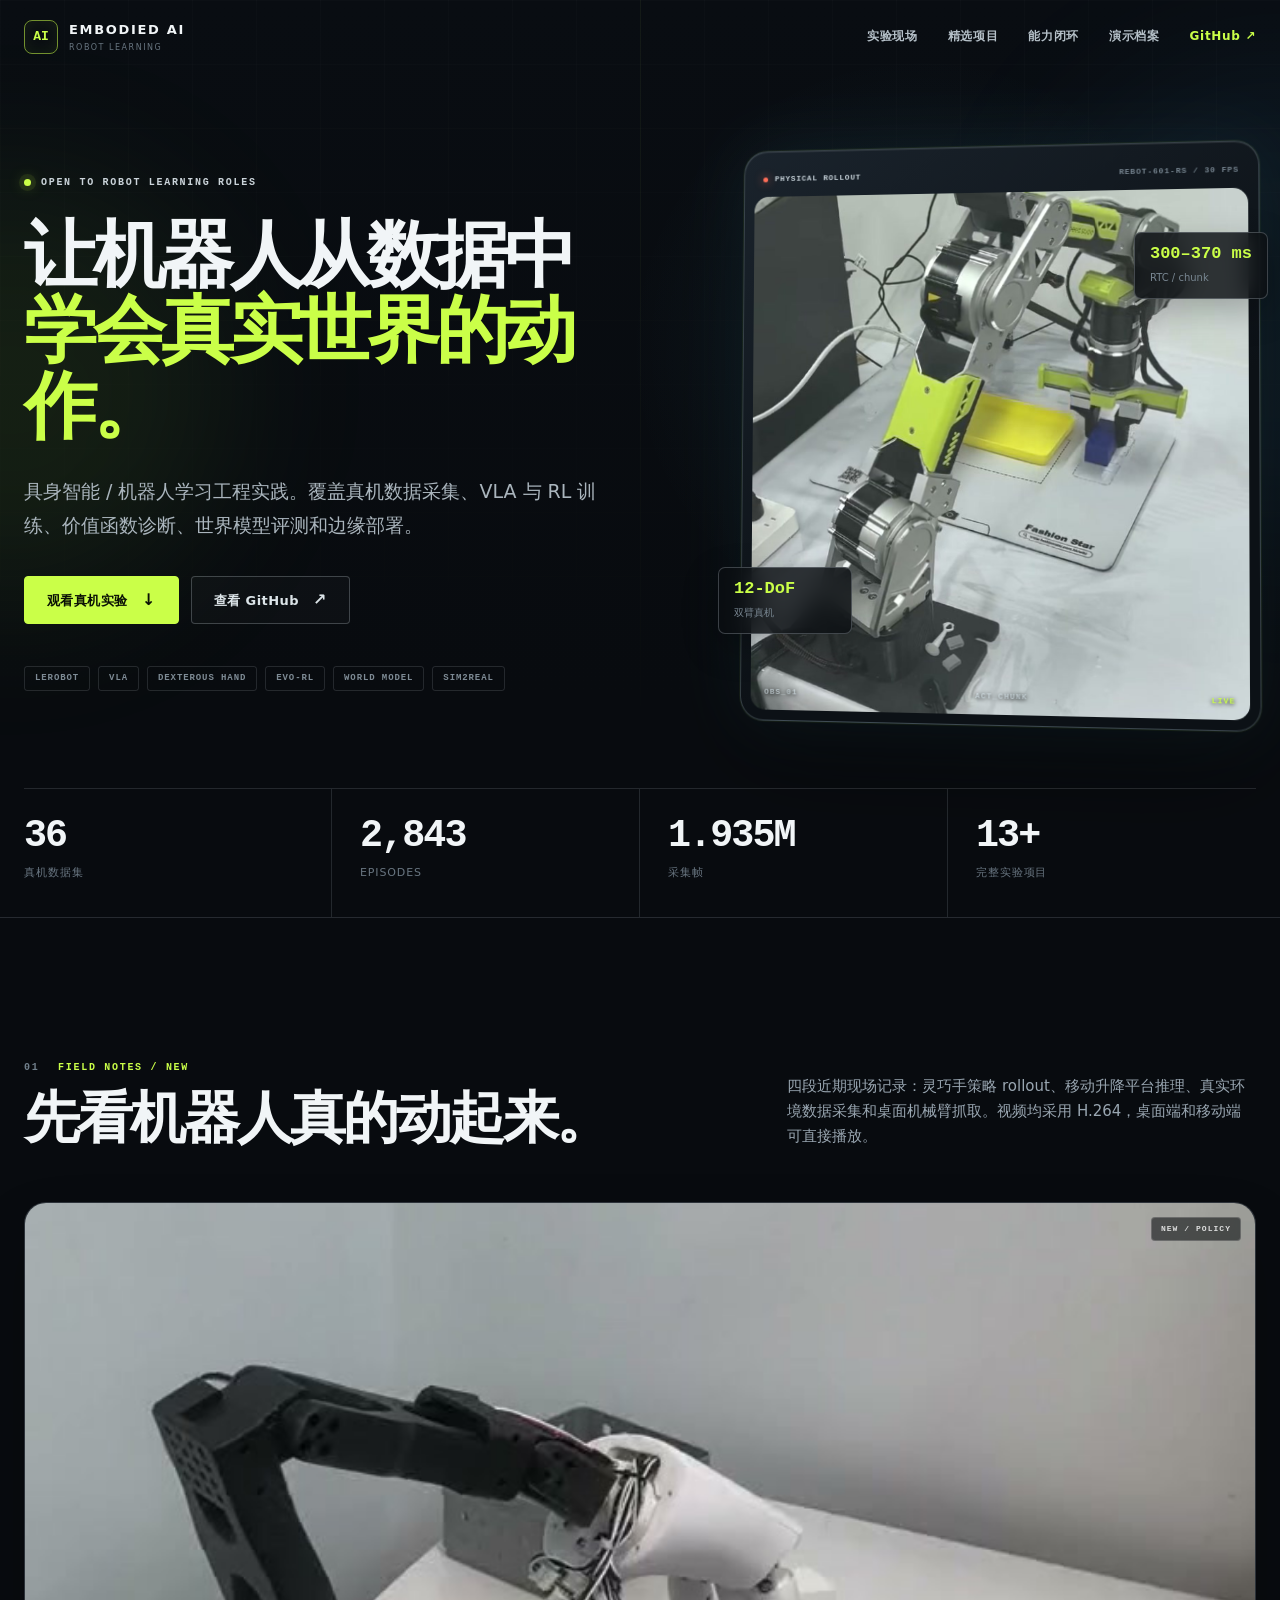
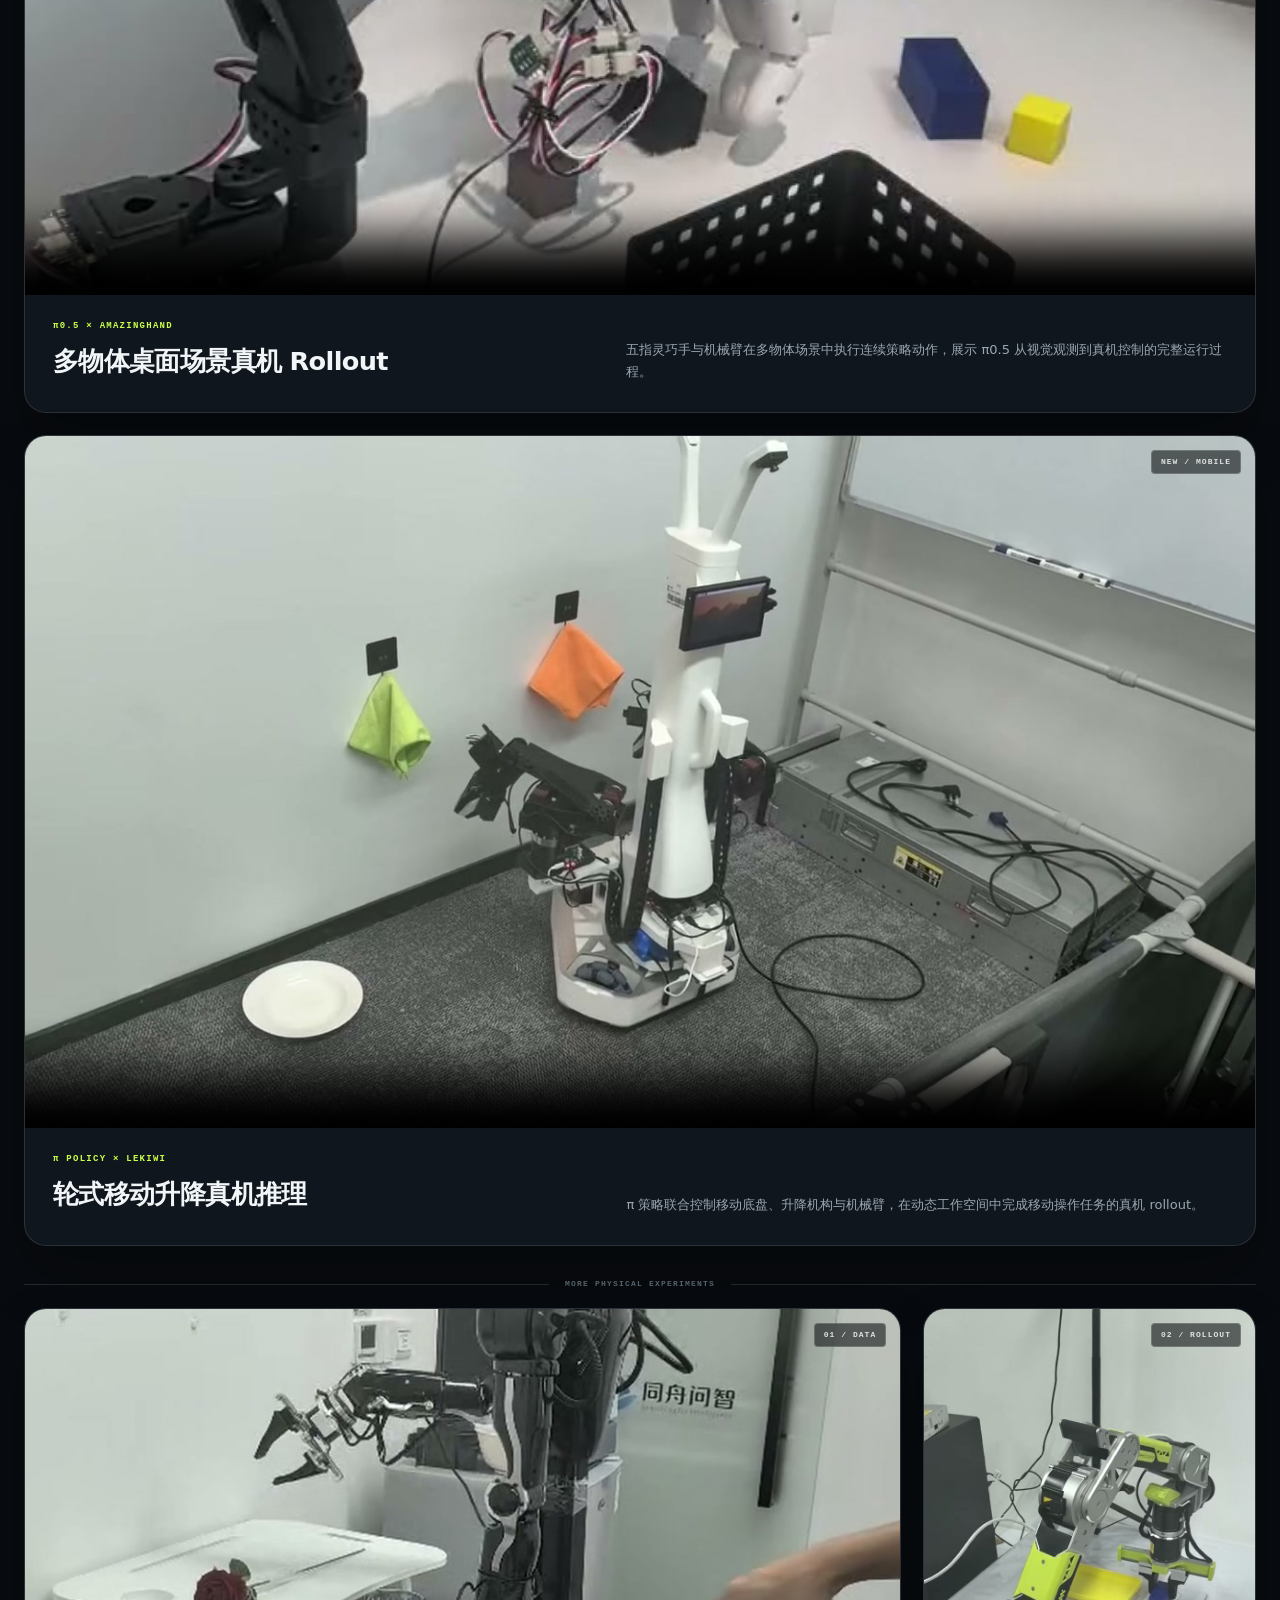
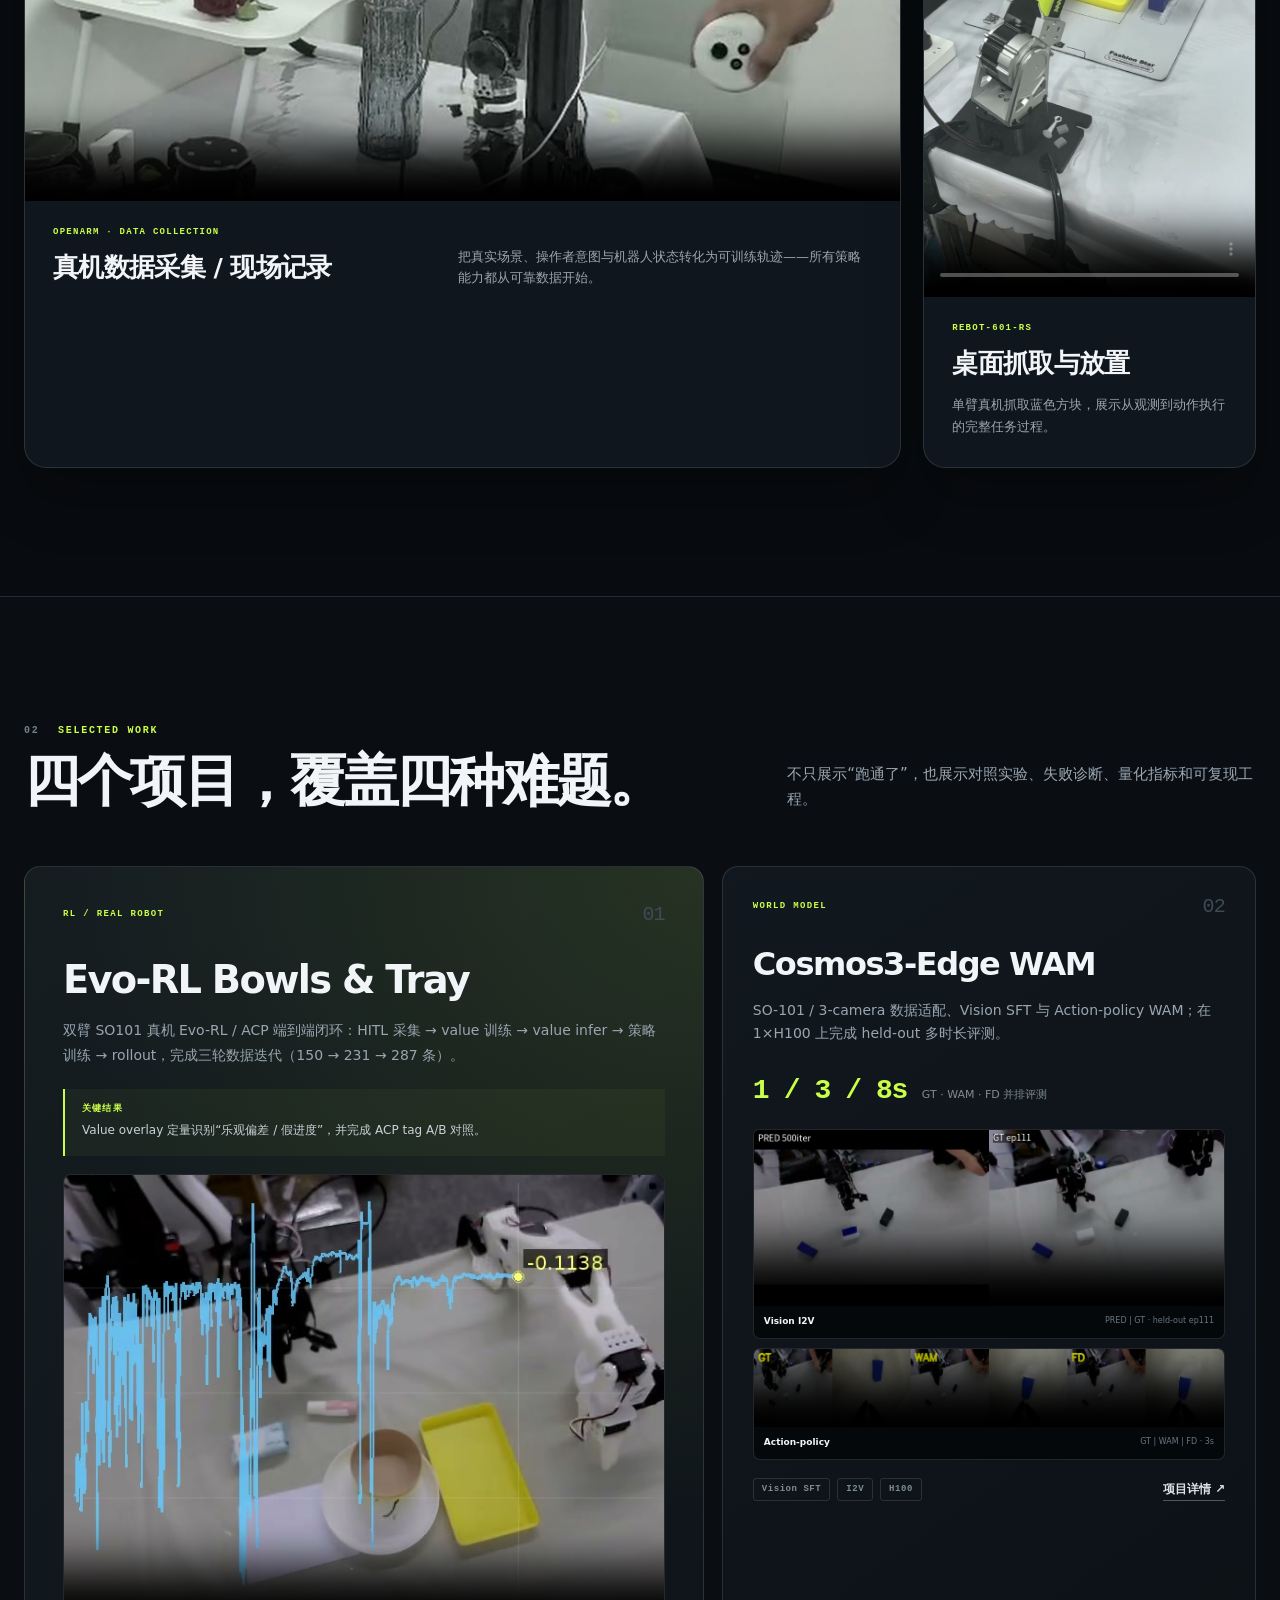
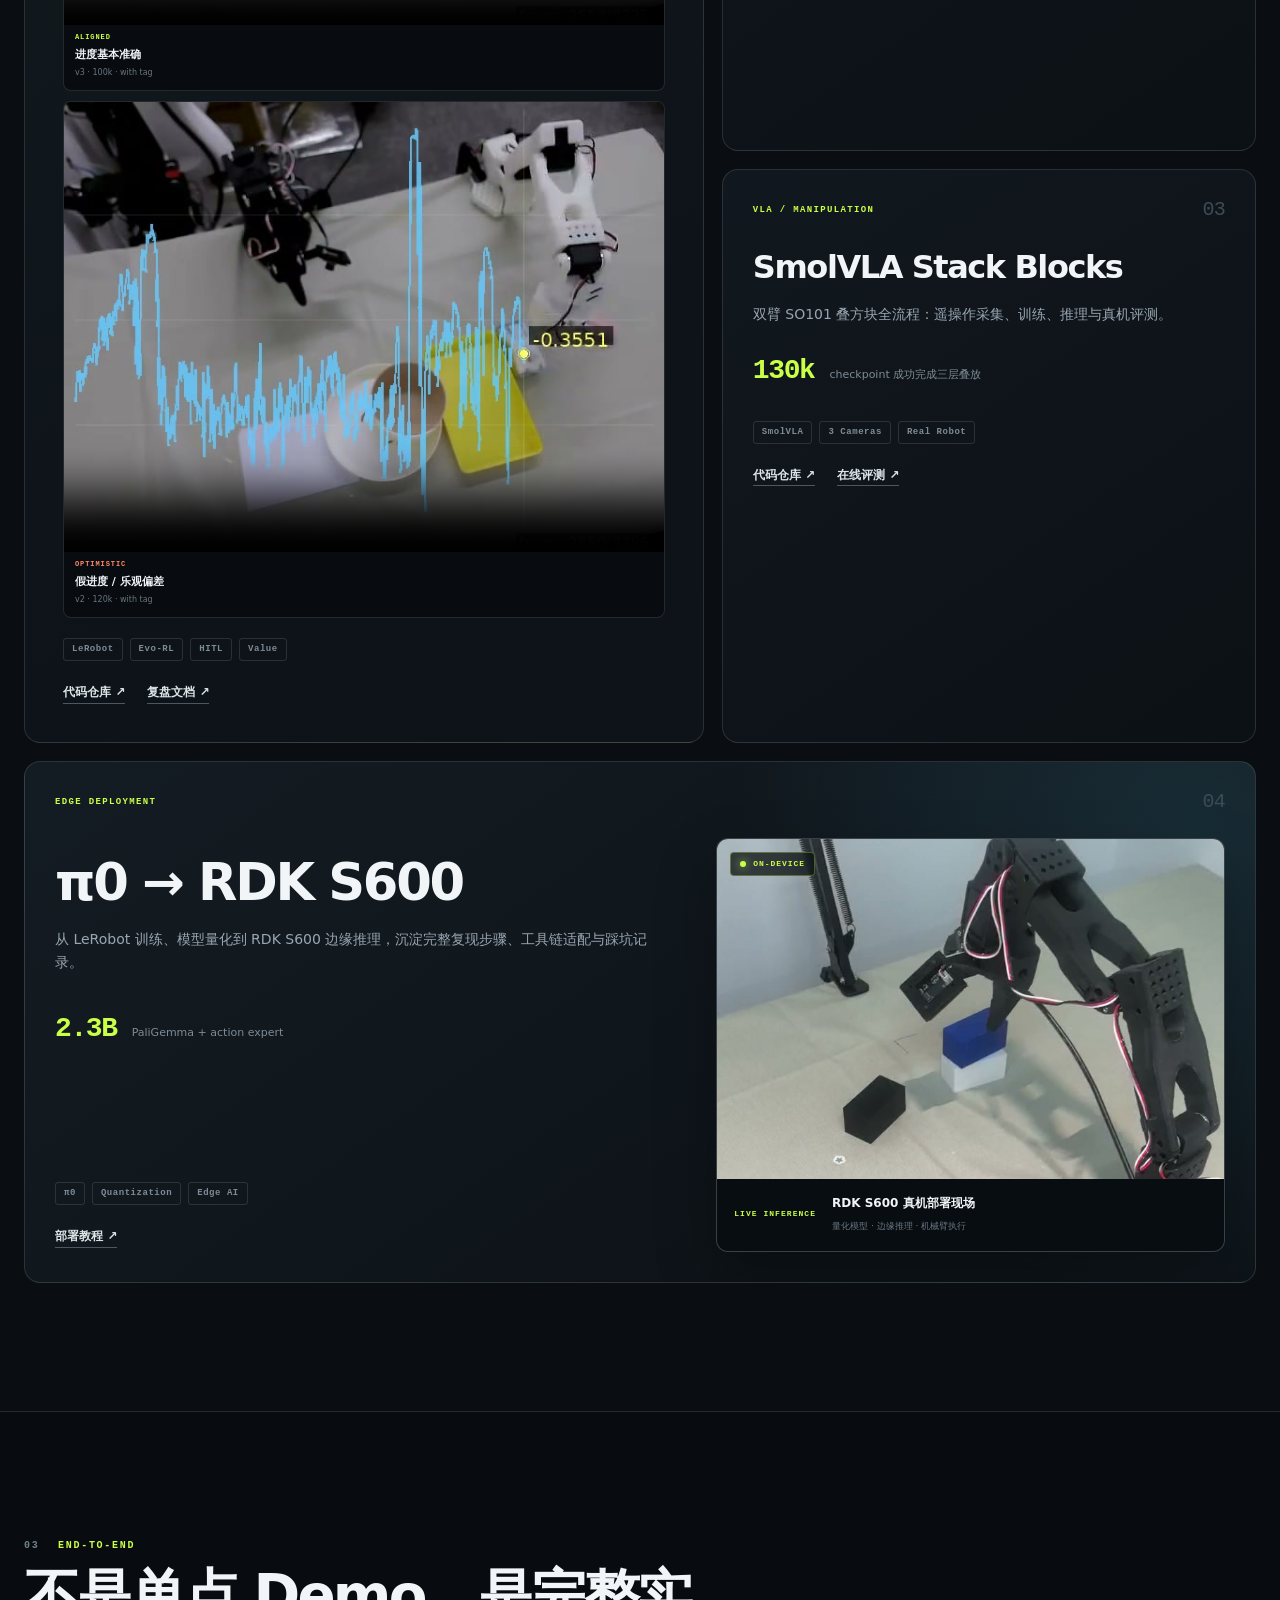
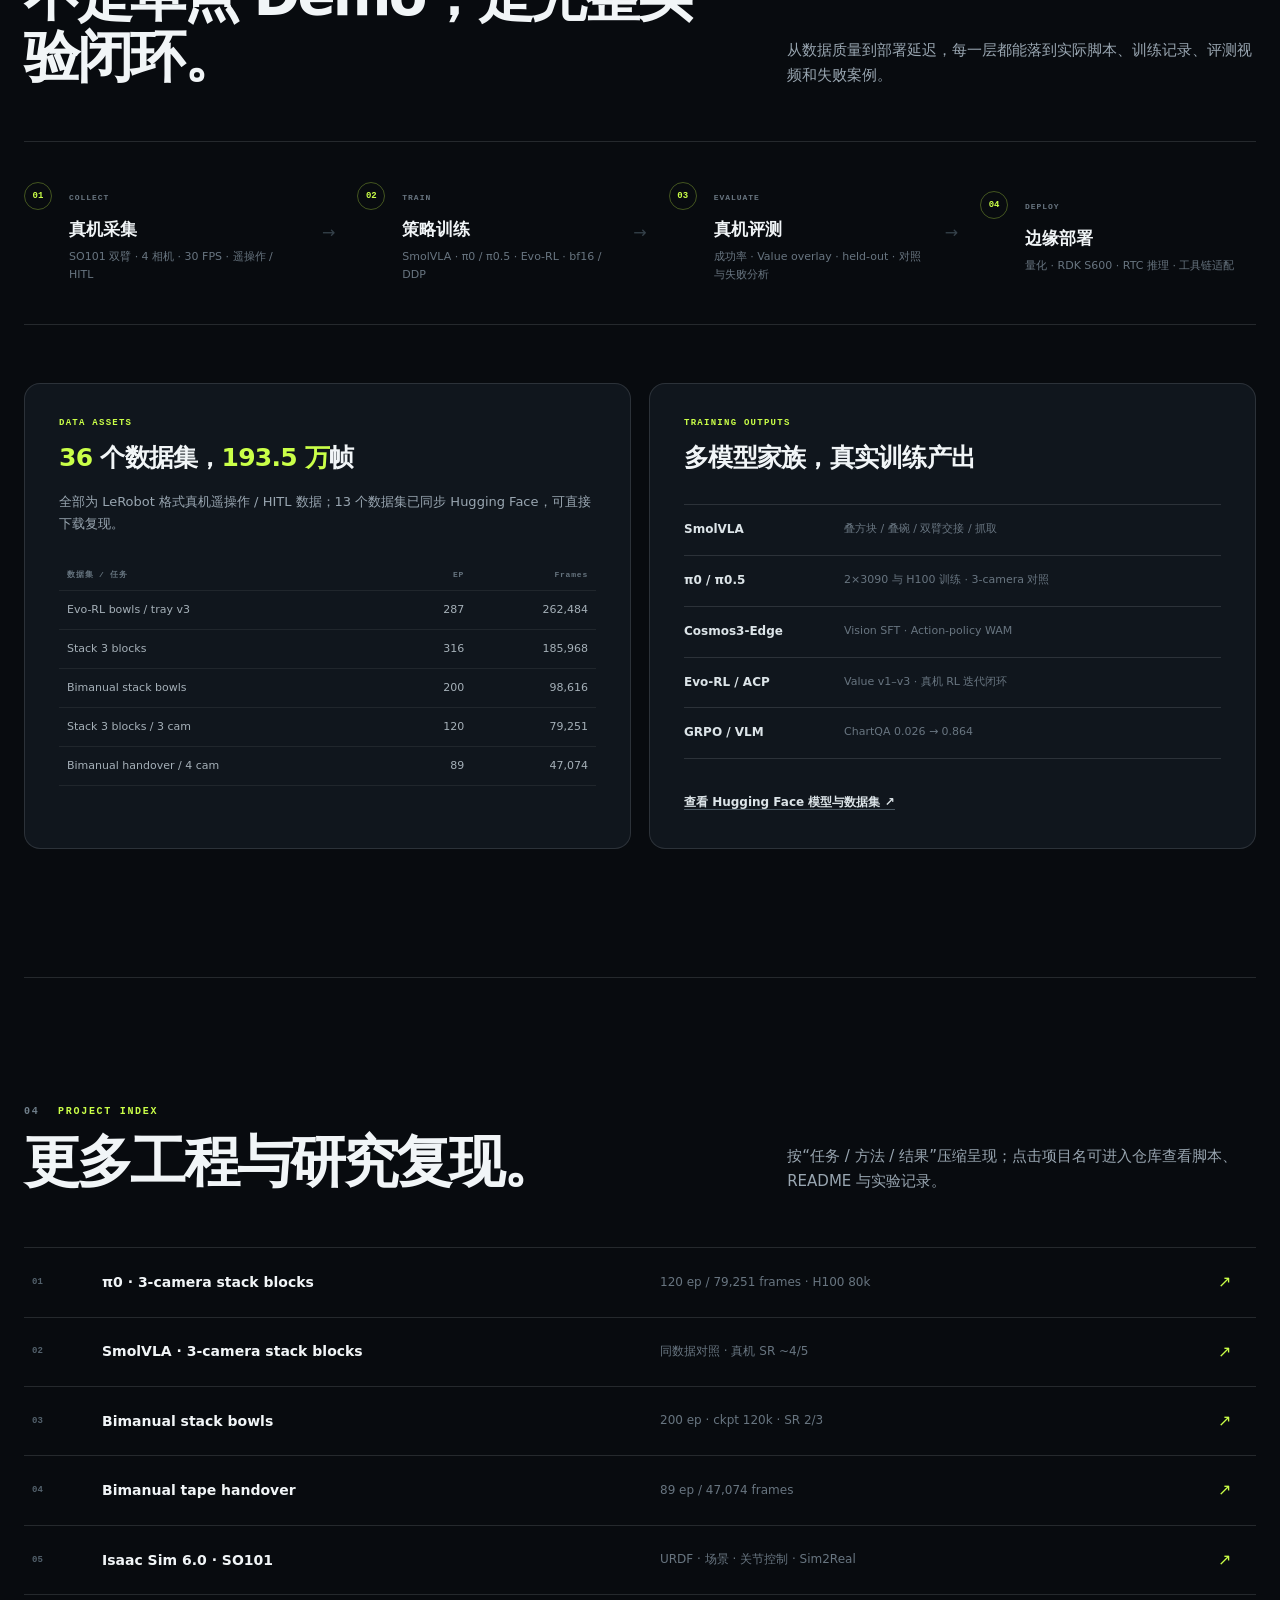
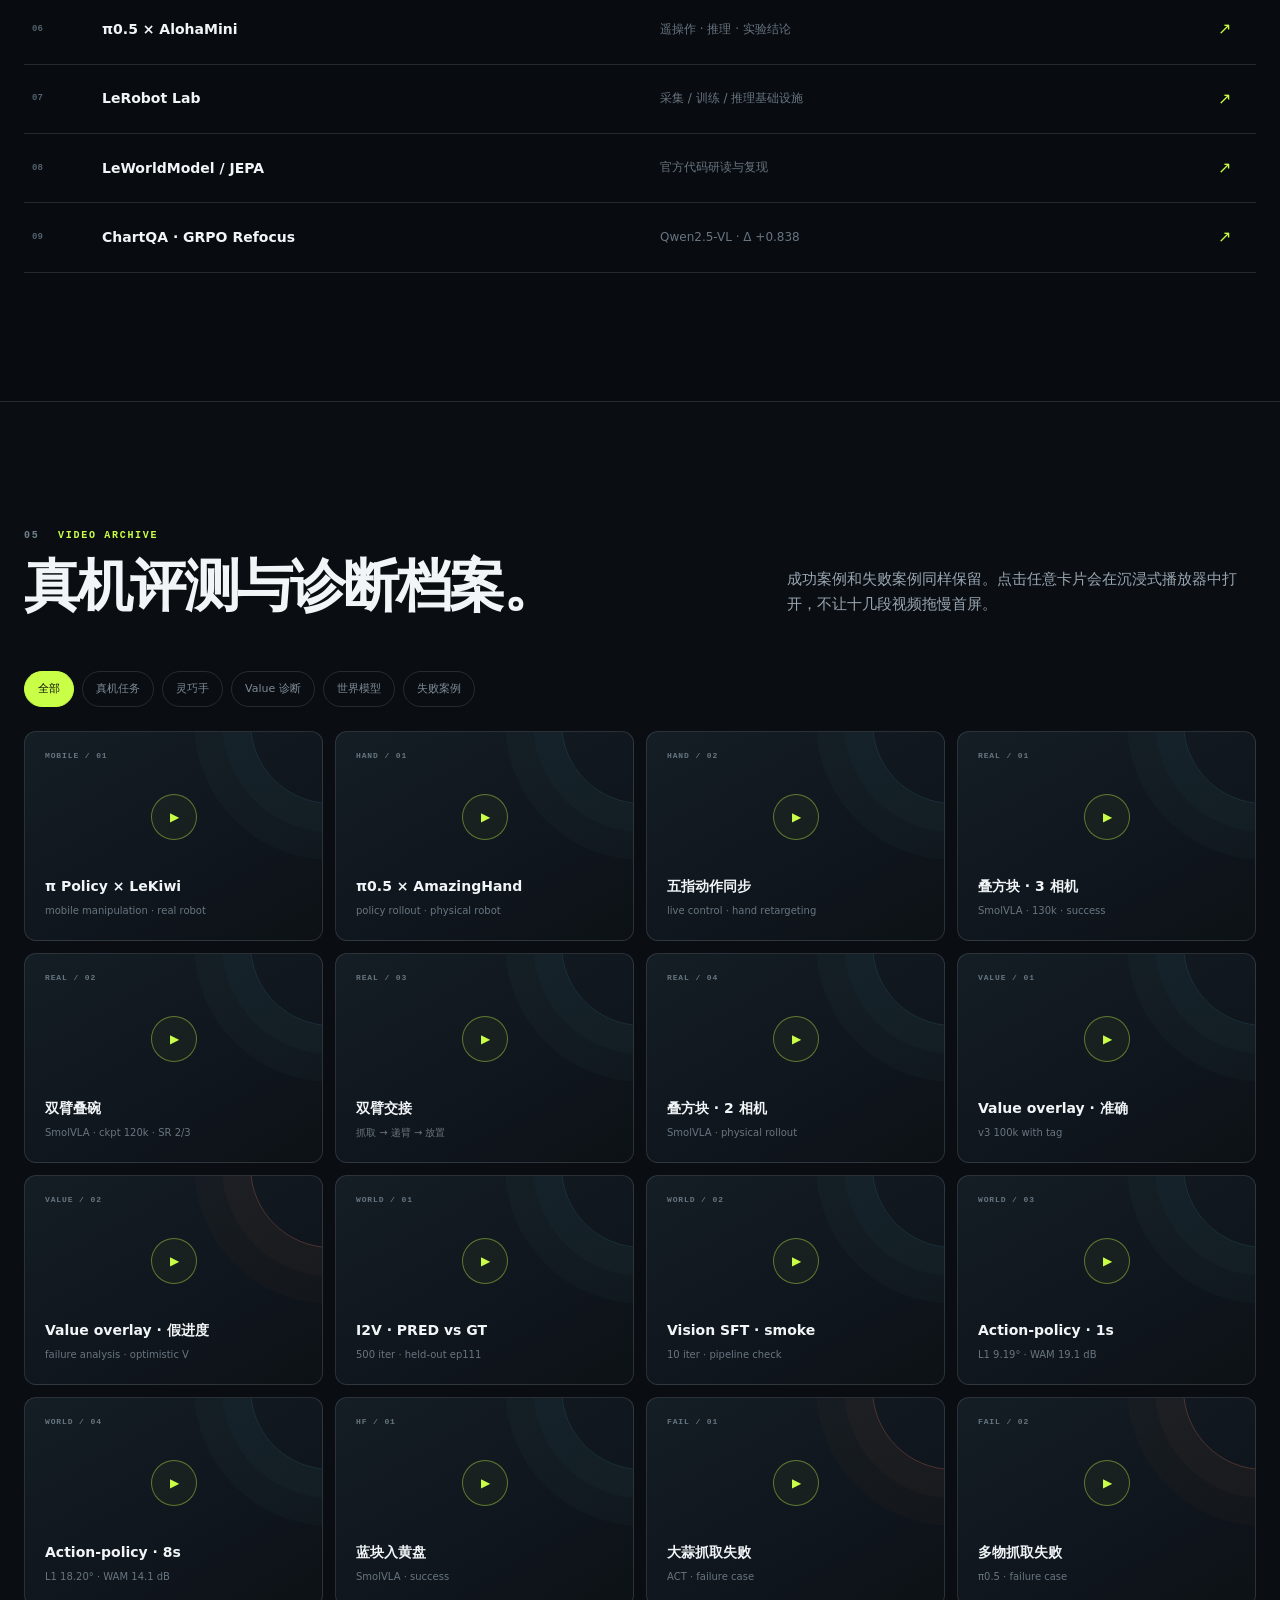
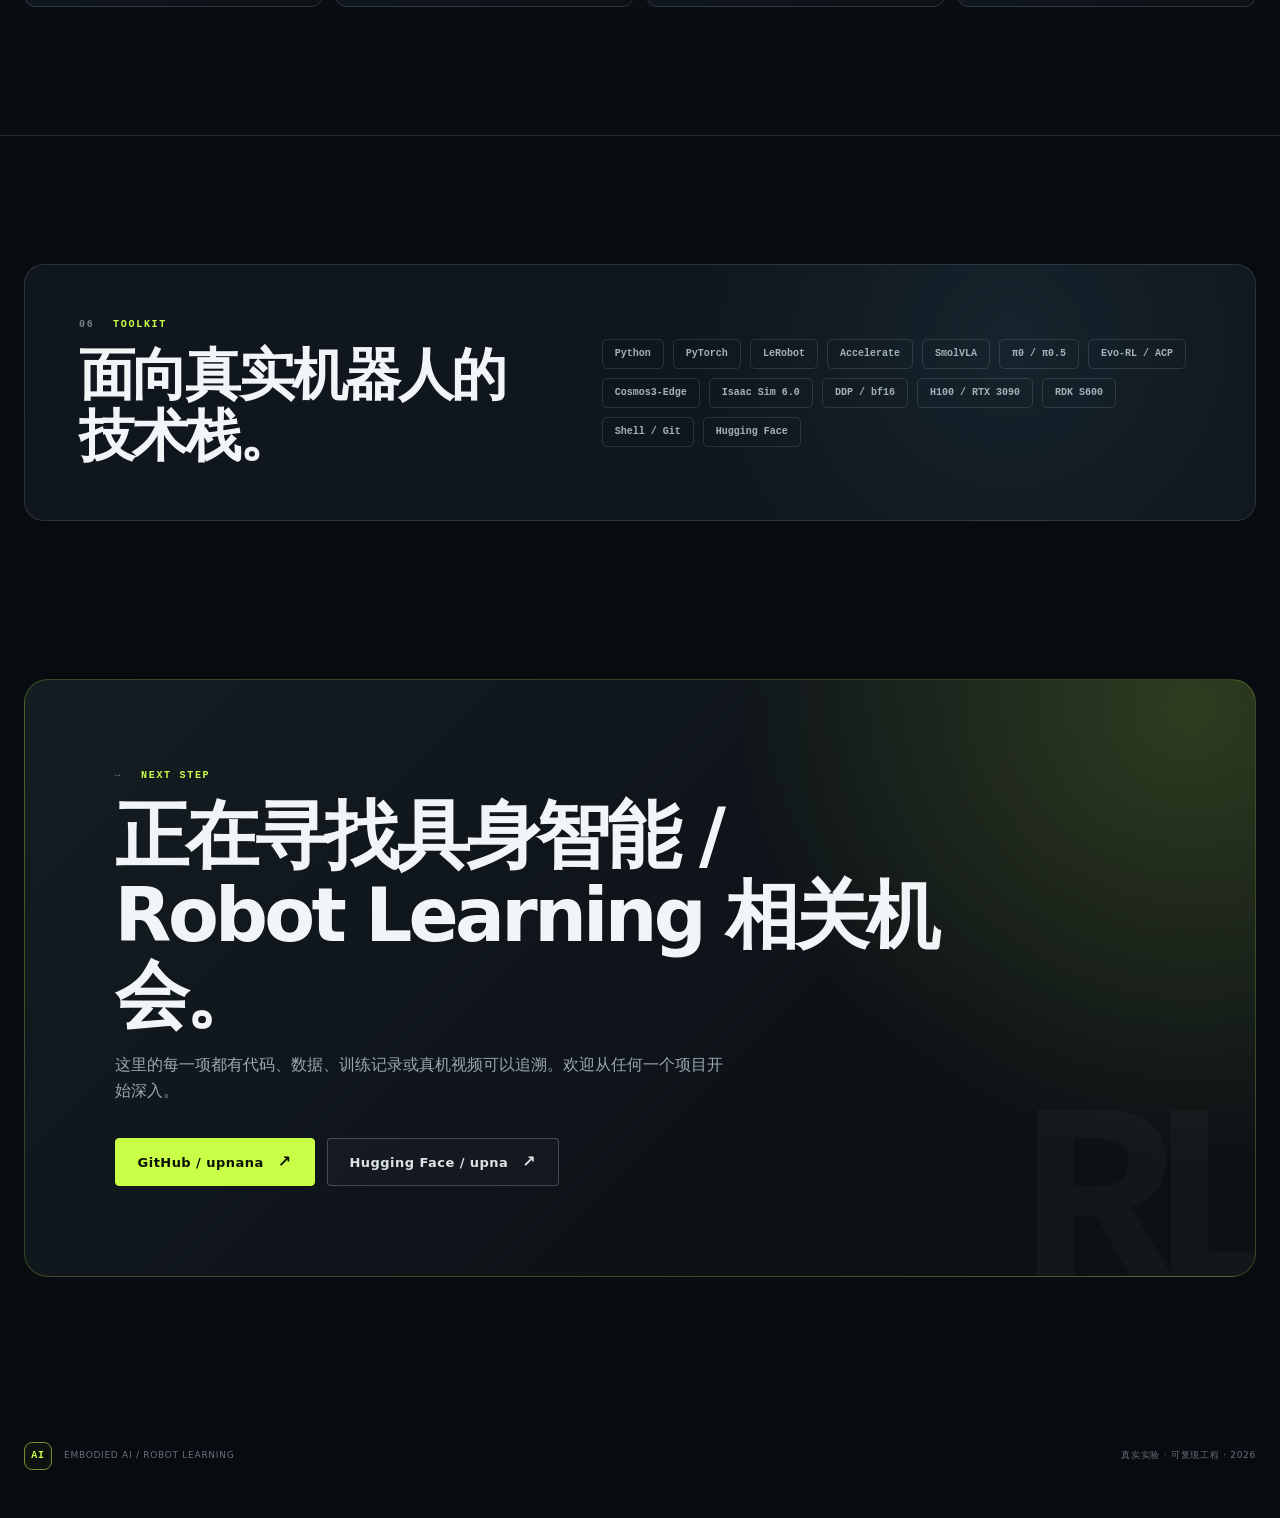
==== old/index.html @ 596943d7 "Add Cosmos WAM evaluation videos" ====
<!doctype html>
<html lang="zh-CN">
<head>
  <meta charset="utf-8">
  <meta name="viewport" content="width=device-width, initial-scale=1">
  <meta name="theme-color" content="#080b0f">
  <meta name="description" content="具身智能与机器人学习作品集：从灵巧手、真机数据采集、VLA 训练到闭环评测与边缘部署。">
  <meta property="og:type" content="website">
  <meta property="og:title" content="具身智能 / 机器人学习">
  <meta property="og:description" content="从数据采集到真机闭环——真实机器人实验、量化结果与可复现工程。">
  <meta property="og:image" content="https://upnana.github.io/portfolio/old/assets/og.png">
  <meta name="twitter:card" content="summary_large_image">
  <meta name="twitter:title" content="具身智能 / 机器人学习">
  <meta name="twitter:description" content="从数据采集到真机闭环——真实机器人实验、量化结果与可复现工程。">
  <meta name="twitter:image" content="https://upnana.github.io/portfolio/old/assets/og.png">
  <title>Embodied AI / Robot Learning Portfolio</title>
  <link rel="stylesheet" href="assets/css/styles.css">
</head>
<body>
  <div class="scroll-progress" id="scrollProgress" aria-hidden="true"></div>

  <header class="site-header" id="siteHeader">
    <a class="brand" href="#top" aria-label="回到首页">
      <span class="brand-mark">AI</span>
      <span class="brand-copy"><b>EMBODIED AI</b><small>ROBOT LEARNING</small></span>
    </a>
    <button class="menu-toggle" id="menuToggle" type="button" aria-expanded="false" aria-controls="siteNav">
      <span></span><span></span><span></span><span class="sr-only">打开导航</span>
    </button>
    <nav class="site-nav" id="siteNav" aria-label="主导航">
      <a href="#field">实验现场</a>
      <a href="#featured">精选项目</a>
      <a href="#pipeline">能力闭环</a>
      <a href="#archive">演示档案</a>
      <a class="nav-link-out" href="https://github.com/upnana" target="_blank" rel="noreferrer">GitHub <span>↗</span></a>
    </nav>
  </header>

  <main>
    <section class="hero" id="top">
      <div class="hero-grid" aria-hidden="true"></div>
      <div class="glow glow-one" aria-hidden="true"></div>
      <div class="glow glow-two" aria-hidden="true"></div>

      <div class="hero-inner">
        <div class="hero-copy reveal is-visible">
          <p class="availability"><span></span> OPEN TO ROBOT LEARNING ROLES</p>
          <h1>让机器人从数据中<br><em>学会真实世界的动作。</em></h1>
          <p class="hero-lead">具身智能 / 机器人学习工程实践。覆盖真机数据采集、VLA 与 RL 训练、价值函数诊断、世界模型评测和边缘部署。</p>
          <div class="hero-actions">
            <a class="button button-primary" href="#field">观看真机实验 <span>↓</span></a>
            <a class="button button-ghost" href="https://github.com/upnana" target="_blank" rel="noreferrer">查看 GitHub <span>↗</span></a>
          </div>
          <div class="hero-tags" aria-label="核心方向">
            <span>LEROBOT</span><span>VLA</span><span>DEXTEROUS HAND</span><span>EVO-RL</span><span>WORLD MODEL</span><span>SIM2REAL</span>
          </div>
        </div>

        <div class="hero-visual reveal is-visible">
          <div class="hero-screen">
            <div class="screen-bar">
              <span><i></i> PHYSICAL ROLLOUT</span>
              <span>REBOT-601-RS / 30 FPS</span>
            </div>
            <video autoplay muted loop playsinline preload="metadata" poster="assets/posters/rebot.jpg" aria-label="Rebot-601-RS 真机抓取演示">
              <source src="../media/rebot-601-rs.mp4" type="video/mp4">
            </video>
            <div class="screen-hud" aria-hidden="true">
              <span>OBS_01</span><span>ACT_CHUNK</span><span>LIVE</span>
            </div>
          </div>
          <div class="visual-note note-left"><b>12-DoF</b><span>双臂真机</span></div>
          <div class="visual-note note-right"><b>300–370 ms</b><span>RTC / chunk</span></div>
        </div>
      </div>

      <div class="hero-proof" aria-label="作品集关键数据">
        <article><strong>36</strong><span>真机数据集</span></article>
        <article><strong>2,843</strong><span>episodes</span></article>
        <article><strong>1.935M</strong><span>采集帧</span></article>
        <article><strong>13+</strong><span>完整实验项目</span></article>
      </div>
    </section>

    <section class="section field-section" id="field">
      <div class="section-head reveal">
        <div>
          <p class="eyebrow"><span>01</span> FIELD NOTES / NEW</p>
          <h2>先看机器人真的动起来。</h2>
        </div>
        <p>四段近期现场记录：灵巧手策略 rollout、移动升降平台推理、真实环境数据采集和桌面机械臂抓取。视频均采用 H.264，桌面端和移动端可直接播放。</p>
      </div>

      <div class="latest-grid">
        <article class="field-card latest-card reveal">
          <div class="media-shell landscape">
            <video controls playsinline preload="metadata" poster="assets/posters/pi05-amazing-hand.jpg">
              <source src="../media/pi05-amazing-hand.mp4" type="video/mp4">
            </video>
            <span class="media-index">NEW / POLICY</span>
          </div>
          <div class="field-copy">
            <div>
              <p class="card-kicker">π0.5 × AMAZINGHAND</p>
              <h3>多物体桌面场景真机 Rollout</h3>
            </div>
            <p>五指灵巧手与机械臂在多物体场景中执行连续策略动作，展示 π0.5 从视觉观测到真机控制的完整运行过程。</p>
          </div>
        </article>

        <article class="field-card latest-card reveal">
          <div class="media-shell landscape">
            <video controls playsinline preload="metadata" poster="assets/posters/lekiwi-pi-inference.jpg" aria-label="π Policy 轮式移动升降平台真机推理演示">
              <source src="../media/lekiwi-pi-inference.mp4" type="video/mp4">
            </video>
            <span class="media-index">NEW / MOBILE</span>
          </div>
          <div class="field-copy">
            <div>
              <p class="card-kicker">π POLICY × LEKIWI</p>
              <h3>轮式移动升降真机推理</h3>
            </div>
            <p>π 策略联合控制移动底盘、升降机构与机械臂，在动态工作空间中完成移动操作任务的真机 rollout。</p>
          </div>
        </article>
      </div>

      <div class="field-divider"><span>MORE PHYSICAL EXPERIMENTS</span></div>

      <div class="field-grid">
        <article class="field-card field-card-wide reveal">
          <div class="media-shell landscape">
            <video controls playsinline preload="metadata" poster="assets/posters/openarm.jpg">
              <source src="../media/openarm-data-collection.mp4" type="video/mp4">
            </video>
            <span class="media-index">01 / DATA</span>
          </div>
          <div class="field-copy">
            <div>
              <p class="card-kicker">OPENARM · DATA COLLECTION</p>
              <h3>真机数据采集 / 现场记录</h3>
            </div>
            <p>把真实场景、操作者意图与机器人状态转化为可训练轨迹——所有策略能力都从可靠数据开始。</p>
          </div>
        </article>

        <article class="field-card field-card-tall reveal">
          <div class="media-shell portrait">
            <video controls playsinline preload="metadata" poster="assets/posters/rebot.jpg">
              <source src="../media/rebot-601-rs.mp4" type="video/mp4">
            </video>
            <span class="media-index">02 / ROLLOUT</span>
          </div>
          <div class="field-copy">
            <div>
              <p class="card-kicker">REBOT-601-RS</p>
              <h3>桌面抓取与放置</h3>
            </div>
            <p>单臂真机抓取蓝色方块，展示从观测到动作执行的完整任务过程。</p>
          </div>
        </article>
      </div>
    </section>

    <section class="section featured-section" id="featured">
      <div class="section-head reveal">
        <div>
          <p class="eyebrow"><span>02</span> SELECTED WORK</p>
          <h2>四个项目，覆盖四种难题。</h2>
        </div>
        <p>不只展示“跑通了”，也展示对照实验、失败诊断、量化指标和可复现工程。</p>
      </div>

      <div class="project-bento">
        <article class="project-card project-card-lead reveal">
          <div class="project-topline"><span>RL / REAL ROBOT</span><b>01</b></div>
          <h3>Evo-RL Bowls & Tray</h3>
          <p>双臂 SO101 真机 Evo-RL / ACP 端到端闭环：HITL 采集 → value 训练 → value infer → 策略训练 → rollout，完成三轮数据迭代（150 → 231 → 287 条）。</p>
          <div class="result-box"><span>关键结果</span>Value overlay 定量识别“乐观偏差 / 假进度”，并完成 ACP tag A/B 对照。</div>
          <div class="value-compare" aria-label="Value overlay 准确与假进度对比视频">
            <figure class="value-clip">
              <video controls playsinline preload="metadata" poster="assets/posters/value-accurate.jpg">
                <source src="../media/value_overlay_v3_100k_with_tag.mp4" type="video/mp4">
              </video>
              <figcaption><span class="value-state accurate">ALIGNED</span><b>进度基本准确</b><small>v3 · 100k · with tag</small></figcaption>
            </figure>
            <figure class="value-clip">
              <video controls playsinline preload="metadata" poster="assets/posters/value-fake-progress.jpg">
                <source src="../media/value_overlay_v2_120k_with_tag.mp4" type="video/mp4">
              </video>
              <figcaption><span class="value-state optimistic">OPTIMISTIC</span><b>假进度 / 乐观偏差</b><small>v2 · 120k · with tag</small></figcaption>
            </figure>
          </div>
          <div class="chip-row"><span>LeRobot</span><span>Evo-RL</span><span>HITL</span><span>Value</span></div>
          <div class="card-links">
            <a href="https://github.com/upnana/Evo-RL_bowls_tray" target="_blank" rel="noreferrer">代码仓库 ↗</a>
            <a href="https://github.com/upnana/Evo-RL_bowls_tray/blob/main/daima/Recap.md" target="_blank" rel="noreferrer">复盘文档 ↗</a>
          </div>
        </article>

        <article class="project-card reveal">
          <div class="project-topline"><span>WORLD MODEL</span><b>02</b></div>
          <h3>Cosmos3-Edge WAM</h3>
          <p>SO-101 / 3-camera 数据适配、Vision SFT 与 Action-policy WAM；在 1×H100 上完成 held-out 多时长评测。</p>
          <div class="metric-line"><strong>1 / 3 / 8s</strong><span>GT · WAM · FD 并排评测</span></div>
          <div class="cosmos-video-stack" aria-label="Cosmos3-Edge WAM 评测视频">
            <figure>
              <video controls playsinline preload="metadata" poster="assets/posters/cosmos-vision-pred-vs-gt.jpg">
                <source src="../media/cosmos-vision-pred-vs-gt-2s.mp4" type="video/mp4">
              </video>
              <figcaption><b>Vision I2V</b><span>PRED | GT · held-out ep111</span></figcaption>
            </figure>
            <figure>
              <video controls playsinline preload="metadata" poster="assets/posters/cosmos-action-gt-wam-fd.jpg">
                <source src="../media/cosmos-action-gt-wam-fd-3s.mp4" type="video/mp4">
              </video>
              <figcaption><b>Action-policy</b><span>GT | WAM | FD · 3s</span></figcaption>
            </figure>
          </div>
          <div class="cosmos-card-footer">
            <div class="chip-row"><span>Vision SFT</span><span>I2V</span><span>H100</span></div>
            <div class="card-links"><a href="https://github.com/upnana/cosmos-edge-lab" target="_blank" rel="noreferrer">项目详情 ↗</a></div>
          </div>
        </article>

        <article class="project-card reveal">
          <div class="project-topline"><span>VLA / MANIPULATION</span><b>03</b></div>
          <h3>SmolVLA Stack Blocks</h3>
          <p>双臂 SO101 叠方块全流程：遥操作采集、训练、推理与真机评测。</p>
          <div class="metric-line"><strong>130k</strong><span>checkpoint 成功完成三层叠放</span></div>
          <div class="chip-row"><span>SmolVLA</span><span>3 Cameras</span><span>Real Robot</span></div>
          <div class="card-links">
            <a href="https://github.com/upnana/smolvla_stack_blocks-white_blue_black" target="_blank" rel="noreferrer">代码仓库 ↗</a>
            <a href="https://upnana.github.io/smolvla_stack_blocks-white_blue_black/eval.html" target="_blank" rel="noreferrer">在线评测 ↗</a>
          </div>
        </article>

        <article class="project-card project-card-accent reveal">
          <div class="project-topline"><span>EDGE DEPLOYMENT</span><b>04</b></div>
          <div class="deployment-layout">
            <div class="deployment-copy">
              <h3>π0 → RDK S600</h3>
              <p>从 LeRobot 训练、模型量化到 RDK S600 边缘推理，沉淀完整复现步骤、工具链适配与踩坑记录。</p>
              <div class="metric-line"><strong>2.3B</strong><span>PaliGemma + action expert</span></div>
              <div class="chip-row"><span>π0</span><span>Quantization</span><span>Edge AI</span></div>
              <div class="card-links"><a href="https://github.com/upnana/lerobot-pi0-rdk-s600-deploy" target="_blank" rel="noreferrer">部署教程 ↗</a></div>
            </div>
            <figure class="deployment-demo">
              <div class="deployment-video-shell">
                <video controls playsinline preload="metadata" poster="assets/posters/rdk-s600-inference.jpg" aria-label="RDK S600 边缘部署推理演示">
                  <source src="../media/rdk-s600-deployment-inference.mp4" type="video/mp4">
                </video>
                <span class="deployment-status"><i aria-hidden="true"></i> ON-DEVICE</span>
              </div>
              <figcaption>
                <span>LIVE INFERENCE</span>
                <b>RDK S600 真机部署现场</b>
                <small>量化模型 · 边缘推理 · 机械臂执行</small>
              </figcaption>
            </figure>
          </div>
        </article>
      </div>
    </section>

    <section class="section pipeline-section" id="pipeline">
      <div class="section-head reveal">
        <div>
          <p class="eyebrow"><span>03</span> END-TO-END</p>
          <h2>不是单点 Demo，是完整实验闭环。</h2>
        </div>
        <p>从数据质量到部署延迟，每一层都能落到实际脚本、训练记录、评测视频和失败案例。</p>
      </div>

      <div class="pipeline reveal">
        <article><span class="pipeline-no">01</span><div><small>COLLECT</small><h3>真机采集</h3><p>SO101 双臂 · 4 相机 · 30 FPS · 遥操作 / HITL</p></div></article>
        <i aria-hidden="true">→</i>
        <article><span class="pipeline-no">02</span><div><small>TRAIN</small><h3>策略训练</h3><p>SmolVLA · π0 / π0.5 · Evo-RL · bf16 / DDP</p></div></article>
        <i aria-hidden="true">→</i>
        <article><span class="pipeline-no">03</span><div><small>EVALUATE</small><h3>真机评测</h3><p>成功率 · Value overlay · held-out · 对照与失败分析</p></div></article>
        <i aria-hidden="true">→</i>
        <article><span class="pipeline-no">04</span><div><small>DEPLOY</small><h3>边缘部署</h3><p>量化 · RDK S600 · RTC 推理 · 工具链适配</p></div></article>
      </div>

      <div class="evidence-grid">
        <article class="evidence-card reveal">
          <p class="card-kicker">DATA ASSETS</p>
          <h3><strong>36</strong> 个数据集，<strong>193.5 万</strong>帧</h3>
          <p>全部为 LeRobot 格式真机遥操作 / HITL 数据；13 个数据集已同步 Hugging Face，可直接下载复现。</p>
          <div class="data-table-wrap">
            <table>
              <thead><tr><th>数据集 / 任务</th><th>EP</th><th>Frames</th></tr></thead>
              <tbody>
                <tr><td>Evo-RL bowls / tray v3</td><td>287</td><td>262,484</td></tr>
                <tr><td>Stack 3 blocks</td><td>316</td><td>185,968</td></tr>
                <tr><td>Bimanual stack bowls</td><td>200</td><td>98,616</td></tr>
                <tr><td>Stack 3 blocks / 3 cam</td><td>120</td><td>79,251</td></tr>
                <tr><td>Bimanual handover / 4 cam</td><td>89</td><td>47,074</td></tr>
              </tbody>
            </table>
          </div>
        </article>

        <article class="evidence-card training-card reveal">
          <p class="card-kicker">TRAINING OUTPUTS</p>
          <h3>多模型家族，真实训练产出</h3>
          <div class="model-list">
            <div><b>SmolVLA</b><span>叠方块 / 叠碗 / 双臂交接 / 抓取</span></div>
            <div><b>π0 / π0.5</b><span>2×3090 与 H100 训练 · 3-camera 对照</span></div>
            <div><b>Cosmos3-Edge</b><span>Vision SFT · Action-policy WAM</span></div>
            <div><b>Evo-RL / ACP</b><span>Value v1–v3 · 真机 RL 迭代闭环</span></div>
            <div><b>GRPO / VLM</b><span>ChartQA 0.026 → 0.864</span></div>
          </div>
          <a class="text-link" href="https://huggingface.co/upna" target="_blank" rel="noreferrer">查看 Hugging Face 模型与数据集 ↗</a>
        </article>
      </div>
    </section>

    <section class="section all-projects-section" id="projects">
      <div class="section-head reveal">
        <div>
          <p class="eyebrow"><span>04</span> PROJECT INDEX</p>
          <h2>更多工程与研究复现。</h2>
        </div>
        <p>按“任务 / 方法 / 结果”压缩呈现；点击项目名可进入仓库查看脚本、README 与实验记录。</p>
      </div>

      <div class="project-index reveal">
        <a href="https://github.com/upnana/pi0_stack_blocks_white_blue_black_3cam" target="_blank" rel="noreferrer"><span>01</span><b>π0 · 3-camera stack blocks</b><em>120 ep / 79,251 frames · H100 80k</em><i>↗</i></a>
        <a href="https://github.com/upnana/smolvla_stack_blocks_white_blue_black_3cam" target="_blank" rel="noreferrer"><span>02</span><b>SmolVLA · 3-camera stack blocks</b><em>同数据对照 · 真机 SR ~4/5</em><i>↗</i></a>
        <a href="https://github.com/upnana/stack_bowls" target="_blank" rel="noreferrer"><span>03</span><b>Bimanual stack bowls</b><em>200 ep · ckpt 120k · SR 2/3</em><i>↗</i></a>
        <a href="https://github.com/upnana/pass_tape" target="_blank" rel="noreferrer"><span>04</span><b>Bimanual tape handover</b><em>89 ep / 47,074 frames</em><i>↗</i></a>
        <a href="https://github.com/upnana/isaac-sim-so101" target="_blank" rel="noreferrer"><span>05</span><b>Isaac Sim 6.0 · SO101</b><em>URDF · 场景 · 关节控制 · Sim2Real</em><i>↗</i></a>
        <a href="https://github.com/upnana/alohamini_lab" target="_blank" rel="noreferrer"><span>06</span><b>π0.5 × AlohaMini</b><em>遥操作 · 推理 · 实验结论</em><i>↗</i></a>
        <a href="https://github.com/upnana/lerobot_lab" target="_blank" rel="noreferrer"><span>07</span><b>LeRobot Lab</b><em>采集 / 训练 / 推理基础设施</em><i>↗</i></a>
        <a href="https://github.com/upnana/le-wm" target="_blank" rel="noreferrer"><span>08</span><b>LeWorldModel / JEPA</b><em>官方代码研读与复现</em><i>↗</i></a>
        <a href="https://github.com/upnana/chartqa-grpo-refocus" target="_blank" rel="noreferrer"><span>09</span><b>ChartQA · GRPO Refocus</b><em>Qwen2.5-VL · Δ +0.838</em><i>↗</i></a>
      </div>
    </section>

    <section class="section archive-section" id="archive">
      <div class="section-head reveal">
        <div>
          <p class="eyebrow"><span>05</span> VIDEO ARCHIVE</p>
          <h2>真机评测与诊断档案。</h2>
        </div>
        <p>成功案例和失败案例同样保留。点击任意卡片会在沉浸式播放器中打开，不让十几段视频拖慢首屏。</p>
      </div>

      <div class="filter-row reveal" role="group" aria-label="筛选演示视频">
        <button type="button" class="filter-button is-active" data-filter="all">全部</button>
        <button type="button" class="filter-button" data-filter="robot">真机任务</button>
        <button type="button" class="filter-button" data-filter="hand">灵巧手</button>
        <button type="button" class="filter-button" data-filter="value">Value 诊断</button>
        <button type="button" class="filter-button" data-filter="world">世界模型</button>
        <button type="button" class="filter-button" data-filter="failure">失败案例</button>
      </div>

      <div class="demo-grid" id="demoGrid">
        <button class="demo-card reveal" type="button" data-category="robot" data-video="../media/lekiwi-pi-inference.mp4" data-title="π Policy × LeKiwi · 轮式移动升降推理" data-description="π 策略联合驱动移动底盘、升降机构与机械臂的真机 rollout。">
          <span class="demo-code">MOBILE / 01</span><span class="demo-play">▶</span><b>π Policy × LeKiwi</b><small>mobile manipulation · real robot</small>
        </button>
        <button class="demo-card reveal" type="button" data-category="robot hand" data-video="../media/pi05-amazing-hand.mp4" data-title="π0.5 × AmazingHand · 真机 Rollout" data-description="五指灵巧手与机械臂在多物体桌面场景中的策略运行记录。">
          <span class="demo-code">HAND / 01</span><span class="demo-play">▶</span><b>π0.5 × AmazingHand</b><small>policy rollout · physical robot</small>
        </button>
        <button class="demo-card reveal" type="button" data-category="robot hand" data-video="../media/amazing-hand-teleoperation.mp4" data-title="AmazingHand · 人手动作映射" data-description="人手开合与组合手势对应机器人五指动作的现场演示。">
          <span class="demo-code">HAND / 02</span><span class="demo-play">▶</span><b>五指动作同步</b><small>live control · hand retargeting</small>
        </button>
        <button class="demo-card reveal" type="button" data-category="robot" data-video="https://upnana.github.io/portfolio/media/3_blocks_stack_3cam.mp4" data-title="叠方块 · 3 相机" data-description="SmolVLA 130k，按序成功叠三层。">
          <span class="demo-code">REAL / 01</span><span class="demo-play">▶</span><b>叠方块 · 3 相机</b><small>SmolVLA · 130k · success</small>
        </button>
        <button class="demo-card reveal" type="button" data-category="robot" data-video="https://upnana.github.io/portfolio/media/eval_stack_bowls.mp4" data-title="双臂叠碗" data-description="黄 → 棕 → 白，ckpt 120k 真机评测，非正式 SR 2/3。">
          <span class="demo-code">REAL / 02</span><span class="demo-play">▶</span><b>双臂叠碗</b><small>SmolVLA · ckpt 120k · SR 2/3</small>
        </button>
        <button class="demo-card reveal" type="button" data-category="robot" data-video="https://upnana.github.io/portfolio/media/eval_pass_tape.mp4" data-title="双臂交接双面胶" data-description="抓取 → 递臂 → 放入黄盘，ckpt 060000。">
          <span class="demo-code">REAL / 03</span><span class="demo-play">▶</span><b>双臂交接</b><small>抓取 → 递臂 → 放置</small>
        </button>
        <button class="demo-card reveal" type="button" data-category="robot" data-video="https://upnana.github.io/portfolio/media/3_blocks_stack_2cam.mp4" data-title="叠方块 · 2 相机" data-description="SmolVLA 双相机真机评测。">
          <span class="demo-code">REAL / 04</span><span class="demo-play">▶</span><b>叠方块 · 2 相机</b><small>SmolVLA · physical rollout</small>
        </button>

        <button class="demo-card reveal" type="button" data-category="value" data-video="https://upnana.github.io/portfolio/media/value_overlay_v3_100k_with_tag.mp4" data-title="Value overlay · 准确案例" data-description="V(s) 抬升与可见任务进度基本一致，同时仍可观察到残留乐观偏差。">
          <span class="demo-code">VALUE / 01</span><span class="demo-play">▶</span><b>Value overlay · 准确</b><small>v3 100k with tag</small>
        </button>
        <button class="demo-card demo-card-warning reveal" type="button" data-category="value failure" data-video="https://upnana.github.io/portfolio/media/value_overlay_v2_120k_with_tag.mp4" data-title="Value overlay · 假进度" data-description="黄盘为空且任务未完成，但价值函数仍上升；用于诊断 reward optimism。">
          <span class="demo-code">VALUE / 02</span><span class="demo-play">▶</span><b>Value overlay · 假进度</b><small>failure analysis · optimistic V</small>
        </button>

        <button class="demo-card reveal" type="button" data-category="world" data-video="https://upnana.github.io/portfolio/media/cosmos_pred_vs_gt_2s.mp4" data-title="Cosmos3-Edge · PRED vs GT" data-description="500 iter，held-out ep111，世界模型预测与真机 GT 并排。">
          <span class="demo-code">WORLD / 01</span><span class="demo-play">▶</span><b>I2V · PRED vs GT</b><small>500 iter · held-out ep111</small>
        </button>
        <button class="demo-card reveal" type="button" data-category="world" data-video="https://upnana.github.io/portfolio/media/cosmos_pred_i2v_vision_smoke.mp4" data-title="Vision SFT · 10 iter smoke" data-description="仅用于验证 I2V 管线跑通，不作为能力证据。">
          <span class="demo-code">WORLD / 02</span><span class="demo-play">▶</span><b>Vision SFT · smoke</b><small>10 iter · pipeline check</small>
        </button>
        <button class="demo-card reveal" type="button" data-category="world" data-video="https://upnana.github.io/portfolio/media/cosmos_action_ep022_1s.mp4" data-title="Action-policy WAM · 1s" data-description="held-out ep022，GT | WAM | FD 并排；Action L1 9.19°。">
          <span class="demo-code">WORLD / 03</span><span class="demo-play">▶</span><b>Action-policy · 1s</b><small>L1 9.19° · WAM 19.1 dB</small>
        </button>
        <button class="demo-card reveal" type="button" data-category="world" data-video="https://upnana.github.io/portfolio/media/cosmos_action_ep022_8s.mp4" data-title="Action-policy WAM · 8s" data-description="held-out ep022，8 秒动作预测与视觉 rollout 对齐。">
          <span class="demo-code">WORLD / 04</span><span class="demo-play">▶</span><b>Action-policy · 8s</b><small>L1 18.20° · WAM 14.1 dB</small>
        </button>

        <button class="demo-card reveal" type="button" data-category="robot" data-video="https://upnana.github.io/portfolio/media/hf_smoalvla_blue_block_pick_success.mp4" data-title="SmolVLA · 蓝块入黄盘" data-description="89 episodes / 22 epoch 模型，真机抓取成功。">
          <span class="demo-code">HF / 01</span><span class="demo-play">▶</span><b>蓝块入黄盘</b><small>SmolVLA · success</small>
        </button>
        <button class="demo-card demo-card-warning reveal" type="button" data-category="failure" data-video="https://upnana.github.io/portfolio/media/hf_act_pickup_garlic_failure.mp4" data-title="ACT · 大蒜抓取失败" data-description="失败样本保留，用于分析任务鲁棒性与训练分布边界。">
          <span class="demo-code">FAIL / 01</span><span class="demo-play">▶</span><b>大蒜抓取失败</b><small>ACT · failure case</small>
        </button>
        <button class="demo-card demo-card-warning reveal" type="button" data-category="failure" data-video="https://upnana.github.io/portfolio/media/hf_pi05_pickupitems_failure_case.mp4" data-title="π0.5 · 多物抓取失败" data-description="多物场景失败案例，用于泛化与分布偏移分析。">
          <span class="demo-code">FAIL / 02</span><span class="demo-play">▶</span><b>多物抓取失败</b><small>π0.5 · failure case</small>
        </button>
      </div>
    </section>

    <section class="section stack-section" id="stack">
      <div class="stack-panel reveal">
        <div>
          <p class="eyebrow"><span>06</span> TOOLKIT</p>
          <h2>面向真实机器人的技术栈。</h2>
        </div>
        <div class="stack-cloud" aria-label="技术栈列表">
          <span>Python</span><span>PyTorch</span><span>LeRobot</span><span>Accelerate</span><span>SmolVLA</span><span>π0 / π0.5</span><span>Evo-RL / ACP</span><span>Cosmos3-Edge</span><span>Isaac Sim 6.0</span><span>DDP / bf16</span><span>H100 / RTX 3090</span><span>RDK S600</span><span>Shell / Git</span><span>Hugging Face</span>
        </div>
      </div>
    </section>

    <section class="section contact-section">
      <div class="contact-card reveal">
        <p class="eyebrow"><span>→</span> NEXT STEP</p>
        <h2>正在寻找具身智能 /<br>Robot Learning 相关机会。</h2>
        <p>这里的每一项都有代码、数据、训练记录或真机视频可以追溯。欢迎从任何一个项目开始深入。</p>
        <div class="hero-actions">
          <a class="button button-primary" href="https://github.com/upnana" target="_blank" rel="noreferrer">GitHub / upnana <span>↗</span></a>
          <a class="button button-ghost" href="https://huggingface.co/upna" target="_blank" rel="noreferrer">Hugging Face / upna <span>↗</span></a>
        </div>
      </div>
    </section>
  </main>

  <footer class="site-footer">
    <div><span class="brand-mark">AI</span><p>EMBODIED AI / ROBOT LEARNING</p></div>
    <p>真实实验 · 可复现工程 · <span id="year">2026</span></p>
  </footer>

  <dialog class="video-dialog" id="videoDialog" aria-labelledby="dialogTitle">
    <button class="dialog-close" id="dialogClose" type="button" aria-label="关闭播放器">×</button>
    <div class="dialog-media"><video id="dialogVideo" controls playsinline preload="metadata"></video></div>
    <div class="dialog-copy"><p class="card-kicker">EXPERIMENT PLAYBACK</p><h3 id="dialogTitle"></h3><p id="dialogDescription"></p></div>
  </dialog>

  <script src="assets/js/main.js"></script>
</body>
</html>
---- old/assets/css/styles.css ----
:root {
  --bg: #080b0f;
  --bg-soft: #0b1015;
  --surface: #10161d;
  --surface-2: #141c24;
  --line: rgba(226, 238, 246, 0.13);
  --line-strong: rgba(226, 238, 246, 0.23);
  --text: #f1f5f7;
  --muted: #99a6b1;
  --dim: #687580;
  --acid: #caff48;
  --cyan: #64d8ff;
  --orange: #ff8a65;
  --max: 1240px;
  --radius: 22px;
  --header: 74px;
}

* { box-sizing: border-box; }
html { scroll-behavior: smooth; scroll-padding-top: calc(var(--header) + 26px); }
body {
  margin: 0;
  color: var(--text);
  background: var(--bg);
  font-family: Inter, ui-sans-serif, system-ui, -apple-system, BlinkMacSystemFont, "Segoe UI", "PingFang SC", "Microsoft YaHei", sans-serif;
  font-size: 16px;
  line-height: 1.65;
  -webkit-font-smoothing: antialiased;
  overflow-x: hidden;
}
button, a { -webkit-tap-highlight-color: transparent; }
a { color: inherit; text-decoration: none; }
button { font: inherit; }
video { display: block; width: 100%; }
::selection { color: #071005; background: var(--acid); }
.sr-only { position: absolute; width: 1px; height: 1px; padding: 0; margin: -1px; overflow: hidden; clip: rect(0,0,0,0); white-space: nowrap; border: 0; }

.scroll-progress {
  position: fixed;
  inset: 0 auto auto 0;
  width: 0;
  height: 2px;
  z-index: 300;
  background: linear-gradient(90deg, var(--acid), var(--cyan));
}

.site-header {
  position: fixed;
  inset: 0 0 auto;
  height: var(--header);
  z-index: 200;
  display: flex;
  align-items: center;
  justify-content: space-between;
  padding: 0 max(24px, calc((100vw - var(--max)) / 2));
  border-bottom: 1px solid transparent;
  transition: background .25s ease, border-color .25s ease, backdrop-filter .25s ease;
}
.site-header.is-scrolled {
  background: rgba(8, 11, 15, .83);
  border-color: var(--line);
  backdrop-filter: blur(18px);
}
.brand { display: inline-flex; align-items: center; gap: 11px; z-index: 2; }
.brand-mark {
  display: inline-grid;
  place-items: center;
  width: 34px;
  height: 34px;
  border: 1px solid rgba(202,255,72,.55);
  border-radius: 8px;
  color: var(--acid);
  font: 750 13px/1 ui-monospace, SFMono-Regular, Menlo, Consolas, monospace;
  box-shadow: inset 0 0 18px rgba(202,255,72,.07);
}
.brand-copy { display: grid; gap: 1px; }
.brand-copy b { font-size: 13px; letter-spacing: .13em; }
.brand-copy small { color: var(--dim); font-size: 8px; letter-spacing: .19em; }
.site-nav { display: flex; align-items: center; gap: 30px; }
.site-nav a { color: #b5c0c8; font-size: 12px; font-weight: 650; letter-spacing: .055em; transition: color .2s ease; }
.site-nav a:hover, .site-nav a:focus-visible { color: var(--text); }
.site-nav .nav-link-out { color: var(--acid); }
.site-nav .nav-link-out span { display: inline-block; transition: transform .2s ease; }
.site-nav .nav-link-out:hover span { transform: translate(2px,-2px); }
.menu-toggle { display: none; background: none; border: 0; padding: 10px; color: #fff; cursor: pointer; }
.menu-toggle > span:not(.sr-only) { display: block; width: 22px; height: 1px; margin: 5px 0; background: currentColor; }

.hero {
  position: relative;
  min-height: min(940px, 100svh);
  padding: calc(var(--header) + 70px) max(24px, calc((100vw - var(--max)) / 2)) 0;
  overflow: hidden;
  border-bottom: 1px solid var(--line);
  background:
    radial-gradient(circle at 72% 38%, rgba(83, 214, 255, .08), transparent 27%),
    linear-gradient(180deg, #090d12 0%, #080b0f 76%);
}
.hero-grid {
  position: absolute;
  inset: 0;
  opacity: .35;
  background-image:
    linear-gradient(rgba(255,255,255,.045) 1px, transparent 1px),
    linear-gradient(90deg, rgba(255,255,255,.045) 1px, transparent 1px);
  background-size: 64px 64px;
  mask-image: linear-gradient(to bottom, #000 0%, transparent 82%);
}
.hero-grid::after { content: ""; position: absolute; left: 50%; top: 0; height: 100%; border-left: 1px solid rgba(202,255,72,.12); }
.glow { position: absolute; border-radius: 50%; filter: blur(80px); pointer-events: none; }
.glow-one { width: 420px; height: 420px; background: rgba(167,255,67,.08); left: -200px; top: 180px; }
.glow-two { width: 460px; height: 460px; background: rgba(72,187,255,.07); right: -230px; top: 70px; }
.hero-inner {
  position: relative;
  z-index: 1;
  display: grid;
  grid-template-columns: minmax(0, 1.03fr) minmax(390px, .97fr);
  gap: clamp(54px, 7vw, 108px);
  align-items: center;
  max-width: var(--max);
  margin: 0 auto;
}
.availability { display: flex; align-items: center; gap: 10px; margin: 0 0 28px; color: #cbd4da; font: 650 10px/1.2 ui-monospace, SFMono-Regular, Menlo, Consolas, monospace; letter-spacing: .17em; }
.availability span { width: 7px; height: 7px; border-radius: 50%; background: var(--acid); box-shadow: 0 0 0 5px rgba(202,255,72,.08), 0 0 14px rgba(202,255,72,.5); animation: pulse 2s ease-out infinite; }
@keyframes pulse { 50% { box-shadow: 0 0 0 9px rgba(202,255,72,0), 0 0 20px rgba(202,255,72,.65); } }
.hero h1 {
  margin: 0;
  max-width: 730px;
  font-size: clamp(44px, 5.7vw, 82px);
  line-height: 1.04;
  letter-spacing: -.06em;
  font-weight: 760;
}
.hero h1 em { color: var(--acid); font-style: normal; }
.hero-lead { max-width: 650px; margin: 30px 0 0; color: #aab5bd; font-size: clamp(16px, 1.5vw, 19px); line-height: 1.8; }
.hero-actions { display: flex; flex-wrap: wrap; gap: 12px; margin-top: 34px; }
.button {
  display: inline-flex;
  align-items: center;
  justify-content: center;
  gap: 14px;
  min-height: 48px;
  padding: 0 22px;
  border: 1px solid var(--line-strong);
  border-radius: 4px;
  font-size: 13px;
  font-weight: 720;
  letter-spacing: .035em;
  transition: transform .2s ease, color .2s ease, background .2s ease, border-color .2s ease;
}
.button:hover { transform: translateY(-2px); }
.button-primary { color: #0a1105; background: var(--acid); border-color: var(--acid); }
.button-primary:hover { background: #dcff81; }
.button-ghost { color: #dce4e8; background: rgba(255,255,255,.025); }
.button-ghost:hover { border-color: #6f7b84; background: rgba(255,255,255,.055); }
.button span { font-size: 16px; }
.hero-tags { display: flex; flex-wrap: wrap; gap: 8px; margin-top: 42px; }
.hero-tags span { padding: 7px 10px; border: 1px solid var(--line); border-radius: 3px; color: #7e8b95; font: 600 9px/1 ui-monospace, SFMono-Regular, Menlo, Consolas, monospace; letter-spacing: .1em; }

.hero-visual { position: relative; justify-self: end; width: min(100%, 520px); }
.hero-screen {
  position: relative;
  padding: 10px;
  border: 1px solid rgba(190,214,225,.23);
  border-radius: 24px;
  background: linear-gradient(145deg, #1a232c, #0c1116 62%);
  box-shadow: 0 36px 100px rgba(0,0,0,.5), inset 0 1px rgba(255,255,255,.08);
  transform: perspective(1100px) rotateY(-5deg) rotateX(1.5deg);
}
.hero-screen::before { content: ""; position: absolute; inset: -1px; border-radius: 24px; pointer-events: none; box-shadow: 0 0 0 1px rgba(202,255,72,.06), 0 0 70px rgba(100,216,255,.08); }
.screen-bar { display: flex; align-items: center; justify-content: space-between; height: 36px; padding: 0 9px; color: #75838e; font: 600 8px/1 ui-monospace, SFMono-Regular, Menlo, Consolas, monospace; letter-spacing: .1em; }
.screen-bar span:first-child { display: inline-flex; align-items: center; gap: 7px; color: #c5d0d7; }
.screen-bar i { width: 5px; height: 5px; border-radius: 50%; background: #ff6e58; box-shadow: 0 0 10px rgba(255,110,88,.8); }
.hero-screen video { height: clamp(420px, 58vh, 620px); object-fit: cover; border-radius: 15px; background: #050708; }
.screen-hud { position: absolute; left: 24px; right: 24px; bottom: 24px; display: flex; justify-content: space-between; color: rgba(227,242,249,.6); font: 600 8px/1 ui-monospace, SFMono-Regular, Menlo, Consolas, monospace; letter-spacing: .12em; text-shadow: 0 1px 4px #000; }
.screen-hud span:last-child { color: var(--acid); }
.visual-note { position: absolute; z-index: 2; display: grid; padding: 12px 15px; min-width: 134px; border: 1px solid var(--line-strong); border-radius: 7px; background: rgba(10,14,18,.82); backdrop-filter: blur(12px); box-shadow: 0 12px 35px rgba(0,0,0,.25); }
.visual-note b { color: var(--acid); font: 700 17px/1.1 ui-monospace, SFMono-Regular, Menlo, Consolas, monospace; }
.visual-note span { margin-top: 6px; color: #788691; font-size: 10px; }
.note-left { left: -42px; bottom: 90px; }
.note-right { right: -28px; top: 88px; }

.hero-proof {
  position: relative;
  z-index: 2;
  display: grid;
  grid-template-columns: repeat(4, 1fr);
  max-width: var(--max);
  margin: 64px auto 0;
  border-top: 1px solid var(--line);
}
.hero-proof article { display: grid; padding: 28px 0 34px; border-right: 1px solid var(--line); }
.hero-proof article:not(:first-child) { padding-left: 28px; }
.hero-proof article:last-child { border-right: 0; }
.hero-proof strong { color: var(--text); font: 670 clamp(28px,3vw,40px)/1 ui-monospace, SFMono-Regular, Menlo, Consolas, monospace; letter-spacing: -.05em; }
.hero-proof span { margin-top: 9px; color: var(--dim); font-size: 11px; letter-spacing: .08em; text-transform: uppercase; }

.section { max-width: var(--max); margin: 0 auto; padding: 128px 0; }
.section-head { display: grid; grid-template-columns: 1.2fr .8fr; gap: 60px; align-items: end; margin-bottom: 54px; }
.section-head h2, .stack-panel h2, .contact-card h2 { margin: 14px 0 0; font-size: clamp(34px, 4.4vw, 58px); line-height: 1.08; letter-spacing: -.05em; }
.section-head > p { max-width: 480px; margin: 0; color: var(--muted); font-size: 15px; }
.eyebrow { margin: 0; color: var(--acid); font: 650 10px/1.2 ui-monospace, SFMono-Regular, Menlo, Consolas, monospace; letter-spacing: .17em; }
.eyebrow span { color: #71808c; margin-right: 11px; }
.card-kicker { margin: 0 0 8px; color: var(--acid); font: 650 9px/1.2 ui-monospace, SFMono-Regular, Menlo, Consolas, monospace; letter-spacing: .14em; }

.field-section { padding-top: 144px; }
.latest-grid { display: grid; grid-template-columns: repeat(2, minmax(0, 1fr)); gap: 22px; margin-bottom: 34px; }
.latest-card { border-color: rgba(202,255,72,.22); background: radial-gradient(circle at 100% 0, rgba(202,255,72,.08), transparent 38%), var(--surface); }
.latest-card .field-copy { min-height: 174px; }
.field-divider { display: flex; align-items: center; gap: 16px; margin: 0 0 20px; color: #55636e; font: 600 8px/1 ui-monospace, SFMono-Regular, Menlo, Consolas, monospace; letter-spacing: .15em; }
.field-divider::before, .field-divider::after { content: ""; height: 1px; flex: 1; background: var(--line); }
.field-grid { display: grid; grid-template-columns: minmax(0, 1.45fr) minmax(330px, .55fr); gap: 22px; align-items: stretch; }
.field-card { display: flex; flex-direction: column; overflow: hidden; border: 1px solid var(--line); border-radius: var(--radius); background: var(--surface); box-shadow: 0 30px 60px rgba(0,0,0,.2); }
.media-shell { position: relative; overflow: hidden; background: #030405; }
.media-shell.landscape { aspect-ratio: 16 / 9; }
.media-shell.portrait { flex: 1; min-height: 560px; }
.media-shell video { width: 100%; height: 100%; object-fit: cover; }
.media-index { position: absolute; right: 14px; top: 14px; padding: 7px 9px; border: 1px solid rgba(255,255,255,.18); border-radius: 4px; color: rgba(255,255,255,.82); background: rgba(4,8,10,.56); backdrop-filter: blur(10px); font: 650 8px/1 ui-monospace, SFMono-Regular, Menlo, Consolas, monospace; letter-spacing: .13em; pointer-events: none; }
.field-copy { display: grid; grid-template-columns: .95fr 1.05fr; gap: 30px; align-items: end; padding: 26px 28px 30px; }
.field-copy h3 { margin: 0; font-size: clamp(21px, 2vw, 28px); letter-spacing: -.025em; }
.field-copy > p { margin: 0; color: var(--muted); font-size: 13px; }
.field-card-tall .field-copy { grid-template-columns: 1fr; gap: 10px; }

.featured-section { max-width: none; padding-left: max(24px, calc((100vw - var(--max)) / 2)); padding-right: max(24px, calc((100vw - var(--max)) / 2)); background: #0a0e13; border-block: 1px solid var(--line); }
.featured-section .section-head, .featured-section .project-bento { max-width: var(--max); margin-left: auto; margin-right: auto; }
.project-bento { display: grid; grid-template-columns: 1.12fr .88fr; gap: 18px; }
.project-card { position: relative; min-height: 355px; padding: 30px; border: 1px solid var(--line); border-radius: 16px; background: linear-gradient(145deg, rgba(18,25,32,.95), rgba(12,17,22,.98)); overflow: hidden; transition: transform .25s ease, border-color .25s ease; }
.project-card:hover { transform: translateY(-4px); border-color: var(--line-strong); }
.project-card-lead { grid-row: span 2; min-height: 728px; display: flex; flex-direction: column; padding: 38px; background: radial-gradient(circle at 100% 0, rgba(202,255,72,.11), transparent 40%), linear-gradient(145deg, #151d21, #0d1318 75%); }
.project-card-accent { grid-column: 1 / -1; min-height: 480px; background: radial-gradient(circle at 95% 15%, rgba(100,216,255,.12), transparent 37%), linear-gradient(145deg, #141c23, #0d1318 75%); }
.project-topline { display: flex; align-items: center; justify-content: space-between; color: var(--acid); font: 650 9px/1 ui-monospace, SFMono-Regular, Menlo, Consolas, monospace; letter-spacing: .15em; }
.project-topline b { color: #3e4b55; font-size: 20px; font-weight: 500; letter-spacing: -.04em; }
.project-card h3 { margin: 54px 0 18px; font-size: clamp(25px, 3vw, 42px); line-height: 1.08; letter-spacing: -.045em; }
.project-card:not(.project-card-lead) h3 { margin-top: 30px; font-size: clamp(23px,2.5vw,32px); }
.project-card > p { margin: 0; max-width: 720px; color: var(--muted); font-size: 14px; }
.project-card-lead h3 { margin-top: 34px; }
.project-card-lead > p { font-size: 14px; line-height: 1.75; }
.result-box { margin-top: 48px; padding: 22px; border-left: 2px solid var(--acid); color: #c8d1d7; background: rgba(202,255,72,.045); font-size: 14px; }
.result-box span { display: block; margin-bottom: 6px; color: var(--acid); font: 650 9px/1.2 ui-monospace, SFMono-Regular, Menlo, Consolas, monospace; letter-spacing: .13em; }
.project-card-lead .result-box { margin-top: 22px; padding: 15px 17px; font-size: 12px; }
.value-compare { display: grid; grid-template-columns: repeat(2, minmax(0, 1fr)); gap: 10px; margin-top: 18px; }
.value-clip { margin: 0; overflow: hidden; border: 1px solid var(--line); border-radius: 8px; background: #080c10; }
.value-clip video { width: 100%; aspect-ratio: 4 / 3; object-fit: cover; background: #030405; }
.value-clip figcaption { display: grid; gap: 2px; padding: 9px 11px 11px; }
.value-clip b { font-size: 11px; }
.value-clip small { color: var(--dim); font-size: 8px; }
.value-state { margin-bottom: 3px; font: 650 7px/1 ui-monospace, SFMono-Regular, Menlo, Consolas, monospace; letter-spacing: .13em; }
.value-state.accurate { color: var(--acid); }
.value-state.optimistic { color: var(--orange); }
.project-card-lead .chip-row { margin-top: 0; padding-top: 20px; }
.cosmos-video-stack { display: grid; gap: 9px; margin-top: 24px; }
.cosmos-video-stack figure { margin: 0; overflow: hidden; border: 1px solid var(--line); border-radius: 7px; background: #05080b; }
.cosmos-video-stack video { width: 100%; height: auto; object-fit: contain; background: #000; }
.cosmos-video-stack figure:first-child video { aspect-ratio: 8 / 3; }
.cosmos-video-stack figure:last-child video { aspect-ratio: 6 / 1; }
.cosmos-video-stack figcaption { display: flex; justify-content: space-between; gap: 12px; padding: 8px 10px 9px; color: var(--dim); font-size: 8px; }
.cosmos-video-stack figcaption b { color: var(--text); font-size: 9px; }
.cosmos-card-footer { display: flex; align-items: flex-end; justify-content: space-between; gap: 18px; margin-top: auto; padding-top: 18px; }
.cosmos-card-footer .chip-row, .cosmos-card-footer .card-links { margin-top: 0; padding-top: 0; }
.deployment-layout { display: grid; grid-template-columns: minmax(0, 1.08fr) minmax(330px, .92fr); gap: clamp(34px, 5vw, 76px); align-items: stretch; margin-top: 26px; }
.deployment-copy { display: flex; flex-direction: column; min-width: 0; padding: 17px 0 4px; }
.project-card-accent .deployment-copy h3 { margin: 0 0 18px; font-size: clamp(31px, 4vw, 52px); }
.deployment-copy > p { max-width: 680px; margin: 0; color: var(--muted); font-size: 14px; }
.project-card-accent .metric-line { margin-top: 40px; }
.project-card-accent .chip-row { margin-top: auto; padding-top: 34px; }
.deployment-demo { align-self: stretch; margin: 0; overflow: hidden; border: 1px solid var(--line-strong); border-radius: 12px; background: #080d11; box-shadow: 0 24px 60px rgba(0,0,0,.28); }
.deployment-video-shell { position: relative; display: grid; place-items: center; height: 340px; overflow: hidden; background: radial-gradient(circle at 50% 45%, rgba(100,216,255,.12), transparent 54%), repeating-linear-gradient(90deg, rgba(255,255,255,.025) 0 1px, transparent 1px 38px), #030608; }
.deployment-video-shell video { position: relative; z-index: 1; width: 100%; height: 100%; object-fit: contain; background: transparent; }
.deployment-status { position: absolute; z-index: 2; top: 13px; left: 13px; display: flex; align-items: center; gap: 7px; padding: 7px 9px; border: 1px solid rgba(202,255,72,.3); border-radius: 4px; color: var(--acid); background: rgba(4,8,10,.72); backdrop-filter: blur(10px); font: 650 8px/1 ui-monospace, SFMono-Regular, Menlo, Consolas, monospace; letter-spacing: .12em; pointer-events: none; }
.deployment-status i { width: 6px; height: 6px; border-radius: 50%; background: var(--acid); box-shadow: 0 0 10px rgba(202,255,72,.8); }
.deployment-demo figcaption { display: grid; grid-template-columns: auto 1fr; gap: 5px 16px; align-items: center; padding: 15px 17px 17px; }
.deployment-demo figcaption span { grid-row: span 2; color: var(--acid); font: 650 8px/1.2 ui-monospace, SFMono-Regular, Menlo, Consolas, monospace; letter-spacing: .13em; }
.deployment-demo figcaption b { font-size: 12px; }
.deployment-demo figcaption small { color: var(--dim); font-size: 9px; }
.metric-line { display: flex; align-items: baseline; gap: 15px; margin-top: 31px; }
.metric-line strong { color: var(--acid); font: 650 28px/1 ui-monospace, SFMono-Regular, Menlo, Consolas, monospace; letter-spacing: -.05em; }
.metric-line span { color: #7e8b95; font-size: 11px; }
.chip-row { display: flex; flex-wrap: wrap; gap: 7px; margin-top: auto; padding-top: 36px; }
.chip-row span { padding: 6px 8px; border: 1px solid var(--line); border-radius: 3px; color: #7d8b96; font: 580 9px/1 ui-monospace, SFMono-Regular, Menlo, Consolas, monospace; letter-spacing: .06em; }
.card-links { display: flex; flex-wrap: wrap; gap: 22px; margin-top: 22px; }
.card-links a, .text-link { color: #dce4e8; font-size: 12px; font-weight: 650; border-bottom: 1px solid #4a5862; transition: color .2s, border-color .2s; }
.card-links a:hover, .text-link:hover { color: var(--acid); border-color: var(--acid); }

.pipeline { display: grid; grid-template-columns: 1fr auto 1fr auto 1fr auto 1fr; align-items: center; padding: 30px 0; border-block: 1px solid var(--line); }
.pipeline article { display: flex; gap: 17px; padding: 10px 22px; }
.pipeline article:first-child { padding-left: 0; }
.pipeline article:last-child { padding-right: 0; }
.pipeline > i { color: #35414a; font-style: normal; }
.pipeline-no { display: grid; place-items: center; flex: 0 0 auto; width: 28px; height: 28px; border: 1px solid rgba(202,255,72,.3); border-radius: 50%; color: var(--acid); font: 650 9px/1 ui-monospace, SFMono-Regular, Menlo, Consolas, monospace; }
.pipeline small { color: var(--dim); font: 650 8px/1.2 ui-monospace, SFMono-Regular, Menlo, Consolas, monospace; letter-spacing: .12em; }
.pipeline h3 { margin: 6px 0 5px; font-size: 17px; }
.pipeline p { margin: 0; color: var(--dim); font-size: 11px; }
.evidence-grid { display: grid; grid-template-columns: 1fr 1fr; gap: 18px; margin-top: 58px; }
.evidence-card { padding: 34px; border: 1px solid var(--line); border-radius: 16px; background: var(--surface); }
.evidence-card h3 { margin: 0 0 13px; font-size: 25px; letter-spacing: -.03em; }
.evidence-card h3 strong { color: var(--acid); font-weight: 680; }
.evidence-card > p:not(.card-kicker) { margin: 0; color: var(--muted); font-size: 13px; }
.data-table-wrap { margin-top: 26px; overflow-x: auto; }
table { width: 100%; border-collapse: collapse; font-size: 11px; }
th { color: #66747f; text-align: left; font: 600 8px/1.2 ui-monospace, SFMono-Regular, Menlo, Consolas, monospace; letter-spacing: .1em; }
th, td { padding: 10px 8px; border-bottom: 1px solid rgba(255,255,255,.065); }
th:nth-child(n+2), td:nth-child(n+2) { text-align: right; }
td { color: #a5b0b8; }
.model-list { display: grid; margin: 26px 0 29px; border-top: 1px solid var(--line); }
.model-list div { display: grid; grid-template-columns: 140px 1fr; gap: 20px; padding: 15px 0; border-bottom: 1px solid var(--line); }
.model-list b { color: #dce4e8; font-size: 12px; }
.model-list span { color: var(--dim); font-size: 11px; }

.all-projects-section { border-top: 1px solid var(--line); }
.project-index { border-top: 1px solid var(--line); }
.project-index a { display: grid; grid-template-columns: 50px 1fr 1fr 30px; gap: 20px; align-items: center; padding: 21px 8px; border-bottom: 1px solid var(--line); transition: background .2s, padding .2s; }
.project-index a:hover { padding-inline: 18px; background: rgba(255,255,255,.025); }
.project-index span { color: #53616c; font: 600 9px/1 ui-monospace, SFMono-Regular, Menlo, Consolas, monospace; }
.project-index b { font-size: 14px; font-weight: 650; }
.project-index em { color: var(--dim); font-size: 12px; font-style: normal; }
.project-index i { color: var(--acid); font-style: normal; transition: transform .2s; }
.project-index a:hover i { transform: translate(3px,-3px); }

.archive-section { max-width: none; padding-left: max(24px, calc((100vw - var(--max)) / 2)); padding-right: max(24px, calc((100vw - var(--max)) / 2)); background: #0a0e13; border-block: 1px solid var(--line); }
.archive-section .section-head, .archive-section .filter-row, .archive-section .demo-grid { max-width: var(--max); margin-left: auto; margin-right: auto; }
.filter-row { display: flex; flex-wrap: wrap; gap: 8px; margin-bottom: 24px; }
.filter-button { padding: 8px 13px; border: 1px solid var(--line); border-radius: 999px; color: #7d8a95; background: transparent; font-size: 11px; cursor: pointer; transition: color .2s, background .2s, border-color .2s; }
.filter-button:hover, .filter-button.is-active { color: #0b1106; border-color: var(--acid); background: var(--acid); }
.demo-grid { display: grid; grid-template-columns: repeat(4, 1fr); gap: 12px; }
.demo-card { position: relative; display: grid; grid-template-rows: auto 1fr auto auto; min-height: 210px; padding: 20px; overflow: hidden; border: 1px solid var(--line); border-radius: 12px; color: var(--text); text-align: left; background: linear-gradient(150deg, rgba(22,31,39,.92), rgba(13,18,23,.96)); cursor: pointer; transition: transform .22s, border-color .22s, opacity .22s; }
.demo-card::before { content: ""; position: absolute; width: 160px; height: 160px; right: -90px; top: -90px; border: 1px solid rgba(100,216,255,.12); border-radius: 50%; box-shadow: 0 0 0 28px rgba(100,216,255,.025), 0 0 0 56px rgba(100,216,255,.018); }
.demo-card:hover { transform: translateY(-3px); border-color: rgba(202,255,72,.36); }
.demo-card.is-hidden { display: none; }
.demo-card-warning::before { border-color: rgba(255,138,101,.25); box-shadow: 0 0 0 28px rgba(255,138,101,.028), 0 0 0 56px rgba(255,138,101,.018); }
.demo-code { color: #667580; font: 600 8px/1 ui-monospace, SFMono-Regular, Menlo, Consolas, monospace; letter-spacing: .11em; }
.demo-play { align-self: center; justify-self: center; display: grid; place-items: center; width: 46px; height: 46px; padding-left: 2px; border: 1px solid rgba(202,255,72,.4); border-radius: 50%; color: var(--acid); background: rgba(202,255,72,.04); font-size: 12px; transition: transform .2s, background .2s; }
.demo-card:hover .demo-play { transform: scale(1.08); color: #0a1105; background: var(--acid); }
.demo-card b { font-size: 14px; }
.demo-card small { margin-top: 5px; color: var(--dim); font-size: 10px; }

.stack-panel { display: grid; grid-template-columns: .85fr 1.15fr; gap: 80px; align-items: center; padding: 54px; border: 1px solid var(--line); border-radius: 20px; background: radial-gradient(circle at 80% 30%, rgba(100,216,255,.07), transparent 32%), var(--surface); }
.stack-cloud { display: flex; flex-wrap: wrap; gap: 9px; }
.stack-cloud span { padding: 9px 12px; border: 1px solid var(--line); border-radius: 5px; color: #a5b1b9; font: 560 10px/1 ui-monospace, SFMono-Regular, Menlo, Consolas, monospace; transition: color .2s, border-color .2s, background .2s; }
.stack-cloud span:hover { color: var(--acid); border-color: rgba(202,255,72,.36); background: rgba(202,255,72,.035); }

.contact-section { padding-top: 30px; }
.contact-card { position: relative; overflow: hidden; padding: clamp(42px,7vw,90px); border: 1px solid rgba(202,255,72,.22); border-radius: 24px; background: radial-gradient(circle at 95% 5%, rgba(202,255,72,.18), transparent 35%), linear-gradient(135deg, #141d22, #0c1116 70%); }
.contact-card::after { content: "RL"; position: absolute; right: -14px; bottom: -66px; color: rgba(255,255,255,.025); font: 800 260px/1 ui-monospace, SFMono-Regular, Menlo, Consolas, monospace; letter-spacing: -.12em; pointer-events: none; }
.contact-card h2 { max-width: 850px; font-size: clamp(42px,6vw,74px); }
.contact-card > p:not(.eyebrow) { max-width: 620px; color: var(--muted); }

.site-footer { display: flex; align-items: center; justify-content: space-between; max-width: var(--max); margin: 0 auto; padding: 34px 0 46px; color: #65737e; font-size: 9px; letter-spacing: .08em; }
.site-footer > div { display: flex; align-items: center; gap: 12px; }
.site-footer .brand-mark { width: 28px; height: 28px; font-size: 10px; }

.video-dialog { width: min(940px, calc(100vw - 40px)); max-height: calc(100vh - 40px); padding: 0; overflow: auto; border: 1px solid var(--line-strong); border-radius: 18px; color: var(--text); background: #0c1116; box-shadow: 0 30px 100px rgba(0,0,0,.72); }
.video-dialog::backdrop { background: rgba(2,4,5,.82); backdrop-filter: blur(12px); }
.dialog-close { position: absolute; z-index: 2; right: 13px; top: 13px; display: grid; place-items: center; width: 38px; height: 38px; border: 1px solid rgba(255,255,255,.2); border-radius: 50%; color: #fff; background: rgba(0,0,0,.62); font-size: 24px; line-height: 1; cursor: pointer; }
.dialog-media { display: grid; place-items: center; min-height: 360px; max-height: 70vh; background: #000; }
.dialog-media video { max-height: 70vh; object-fit: contain; }
.dialog-copy { padding: 24px 28px 29px; }
.dialog-copy h3 { margin: 0; font-size: 24px; }
.dialog-copy > p:last-child { margin: 8px 0 0; color: var(--muted); font-size: 13px; }

.reveal { opacity: 0; transform: translateY(22px); transition: opacity .7s cubic-bezier(.2,.7,.2,1), transform .7s cubic-bezier(.2,.7,.2,1); }
.reveal.is-visible { opacity: 1; transform: none; }

@media (max-width: 1288px) {
  .section, .site-footer { margin-inline: 24px; }
  .featured-section, .archive-section { margin-inline: 0; }
  .note-right { right: -12px; }
  .note-left { left: -18px; }
}

@media (max-width: 980px) {
  :root { --header: 66px; }
  .site-header { padding-inline: 20px; }
  .menu-toggle { display: block; z-index: 2; }
  .site-nav { position: fixed; inset: 0; display: flex; flex-direction: column; justify-content: center; gap: 30px; opacity: 0; visibility: hidden; background: rgba(7,10,13,.97); transition: opacity .2s, visibility .2s; }
  .site-nav.is-open { opacity: 1; visibility: visible; }
  .site-nav a { font-size: 18px; }
  .hero { min-height: auto; padding-top: calc(var(--header) + 60px); }
  .hero-inner { grid-template-columns: 1fr; gap: 64px; }
  .hero-copy { max-width: 780px; }
  .hero-visual { justify-self: center; width: min(78vw, 560px); }
  .hero-screen { transform: none; }
  .hero-screen video { height: min(650px, 72vh); }
  .hero-proof { margin-top: 72px; }
  .field-grid { grid-template-columns: 1fr 1fr; }
  .field-card-wide { grid-column: 1 / -1; }
  .field-card-tall { grid-column: 1 / -1; display: grid; grid-template-columns: minmax(300px,.7fr) 1fr; }
  .media-shell.portrait { min-height: 520px; }
  .field-card-tall .field-copy { padding: 40px; align-content: end; }
  .pipeline { grid-template-columns: 1fr 1fr; gap: 1px; padding: 1px; background: var(--line); border: 0; }
  .pipeline > i { display: none; }
  .pipeline article { padding: 26px; background: var(--bg); }
  .pipeline article:first-child, .pipeline article:last-child { padding: 26px; }
  .demo-grid { grid-template-columns: repeat(3, 1fr); }
}

@media (max-width: 760px) {
  .section { margin-inline: 18px; padding-block: 92px; }
  .featured-section, .archive-section { padding-inline: 18px; }
  .section-head { grid-template-columns: 1fr; gap: 20px; margin-bottom: 38px; }
  .section-head h2, .stack-panel h2 { font-size: clamp(32px,10vw,46px); }
  .hero { padding-inline: 18px; }
  .hero h1 { font-size: clamp(42px, 12vw, 64px); }
  .hero-proof { grid-template-columns: 1fr 1fr; }
  .hero-proof article { padding: 22px 15px; border-bottom: 1px solid var(--line); }
  .hero-proof article:not(:first-child) { padding-left: 15px; }
  .hero-proof article:nth-child(2) { border-right: 0; }
  .hero-visual { width: min(92vw, 520px); }
  .note-left { left: -4px; bottom: 70px; }
  .note-right { right: -4px; top: 70px; }
  .visual-note { min-width: 120px; }
  .field-grid { display: block; }
  .field-card + .field-card { margin-top: 18px; }
  .field-card-tall { display: block; }
  .media-shell.portrait { height: 630px; min-height: 0; }
  .field-copy { grid-template-columns: 1fr; gap: 12px; }
  .project-bento { grid-template-columns: 1fr; }
  .project-card-lead { grid-row: auto; min-height: 570px; padding: 30px; }
  .project-card { min-height: 370px; }
  .cosmos-card-footer { align-items: flex-start; flex-direction: column; gap: 12px; }
  .cosmos-video-stack figcaption { flex-direction: column; gap: 3px; }
  .deployment-layout { grid-template-columns: 1fr; gap: 26px; }
  .project-card-accent .chip-row { margin-top: 0; }
  .deployment-video-shell { height: min(74vw, 510px); min-height: 390px; }
  .evidence-grid { grid-template-columns: 1fr; }
  .project-index a { grid-template-columns: 36px 1fr 24px; gap: 10px; }
  .project-index em { grid-column: 2; grid-row: 2; }
  .project-index i { grid-column: 3; grid-row: 1 / 3; }
  .demo-grid { grid-template-columns: 1fr 1fr; }
  .stack-panel { grid-template-columns: 1fr; gap: 36px; padding: 34px 26px; }
  .site-footer { margin-inline: 18px; flex-direction: column; align-items: flex-start; gap: 13px; }
}

@media (max-width: 520px) {
  .brand-copy { display: none; }
  .hero { padding-top: calc(var(--header) + 45px); }
  .availability { font-size: 8px; }
  .hero-lead { font-size: 15px; }
  .hero-actions .button { width: 100%; }
  .hero-tags { margin-top: 30px; }
  .hero-visual { width: 100%; }
  .hero-screen video { height: 520px; }
  .screen-bar span:last-child { display: none; }
  .visual-note { display: none; }
  .hero-proof strong { font-size: 26px; }
  .media-shell.portrait { height: 560px; }
  .project-card-accent { padding: 24px 20px; }
  .deployment-video-shell { height: 118vw; min-height: 430px; max-height: 560px; }
  .deployment-demo figcaption { grid-template-columns: 1fr; gap: 5px; }
  .deployment-demo figcaption span { grid-row: auto; margin-bottom: 2px; }
  .pipeline { grid-template-columns: 1fr; }
  .evidence-card { padding: 26px 20px; }
  .model-list div { grid-template-columns: 1fr; gap: 3px; }
  .demo-grid { grid-template-columns: 1fr; }
  .demo-card { min-height: 180px; }
  .filter-row { overflow-x: auto; flex-wrap: nowrap; padding-bottom: 5px; }
  .filter-button { flex: 0 0 auto; }
  .contact-card { padding: 38px 24px; }
  .contact-card h2 { font-size: 39px; }
  .dialog-copy { padding-inline: 20px; }
}

@media (prefers-reduced-motion: reduce) {
  html { scroll-behavior: auto; }
  *, *::before, *::after { animation-duration: .01ms !important; animation-iteration-count: 1 !important; transition-duration: .01ms !important; }
  .reveal { opacity: 1; transform: none; }
}
  .latest-grid { grid-template-columns: 1fr; }
  .latest-card .field-copy { min-height: 0; }
  .value-compare { grid-template-columns: 1fr; }
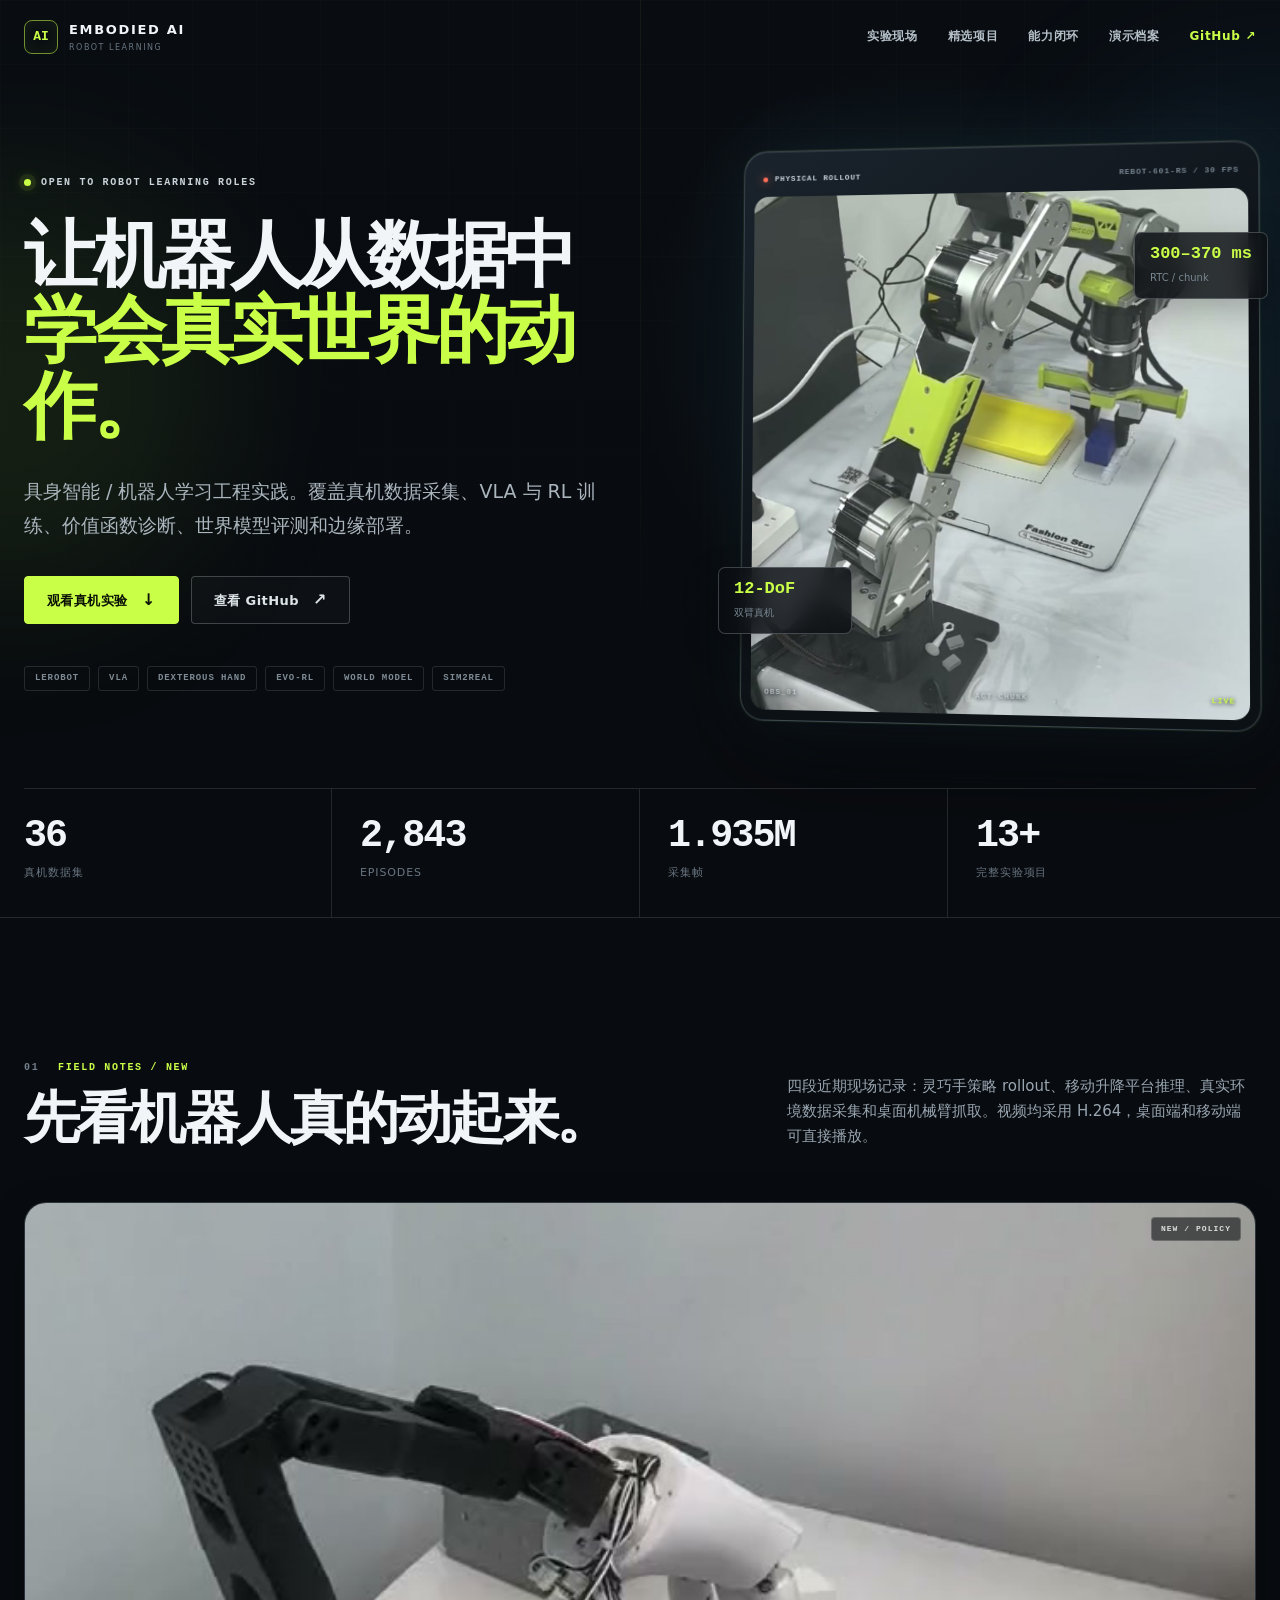
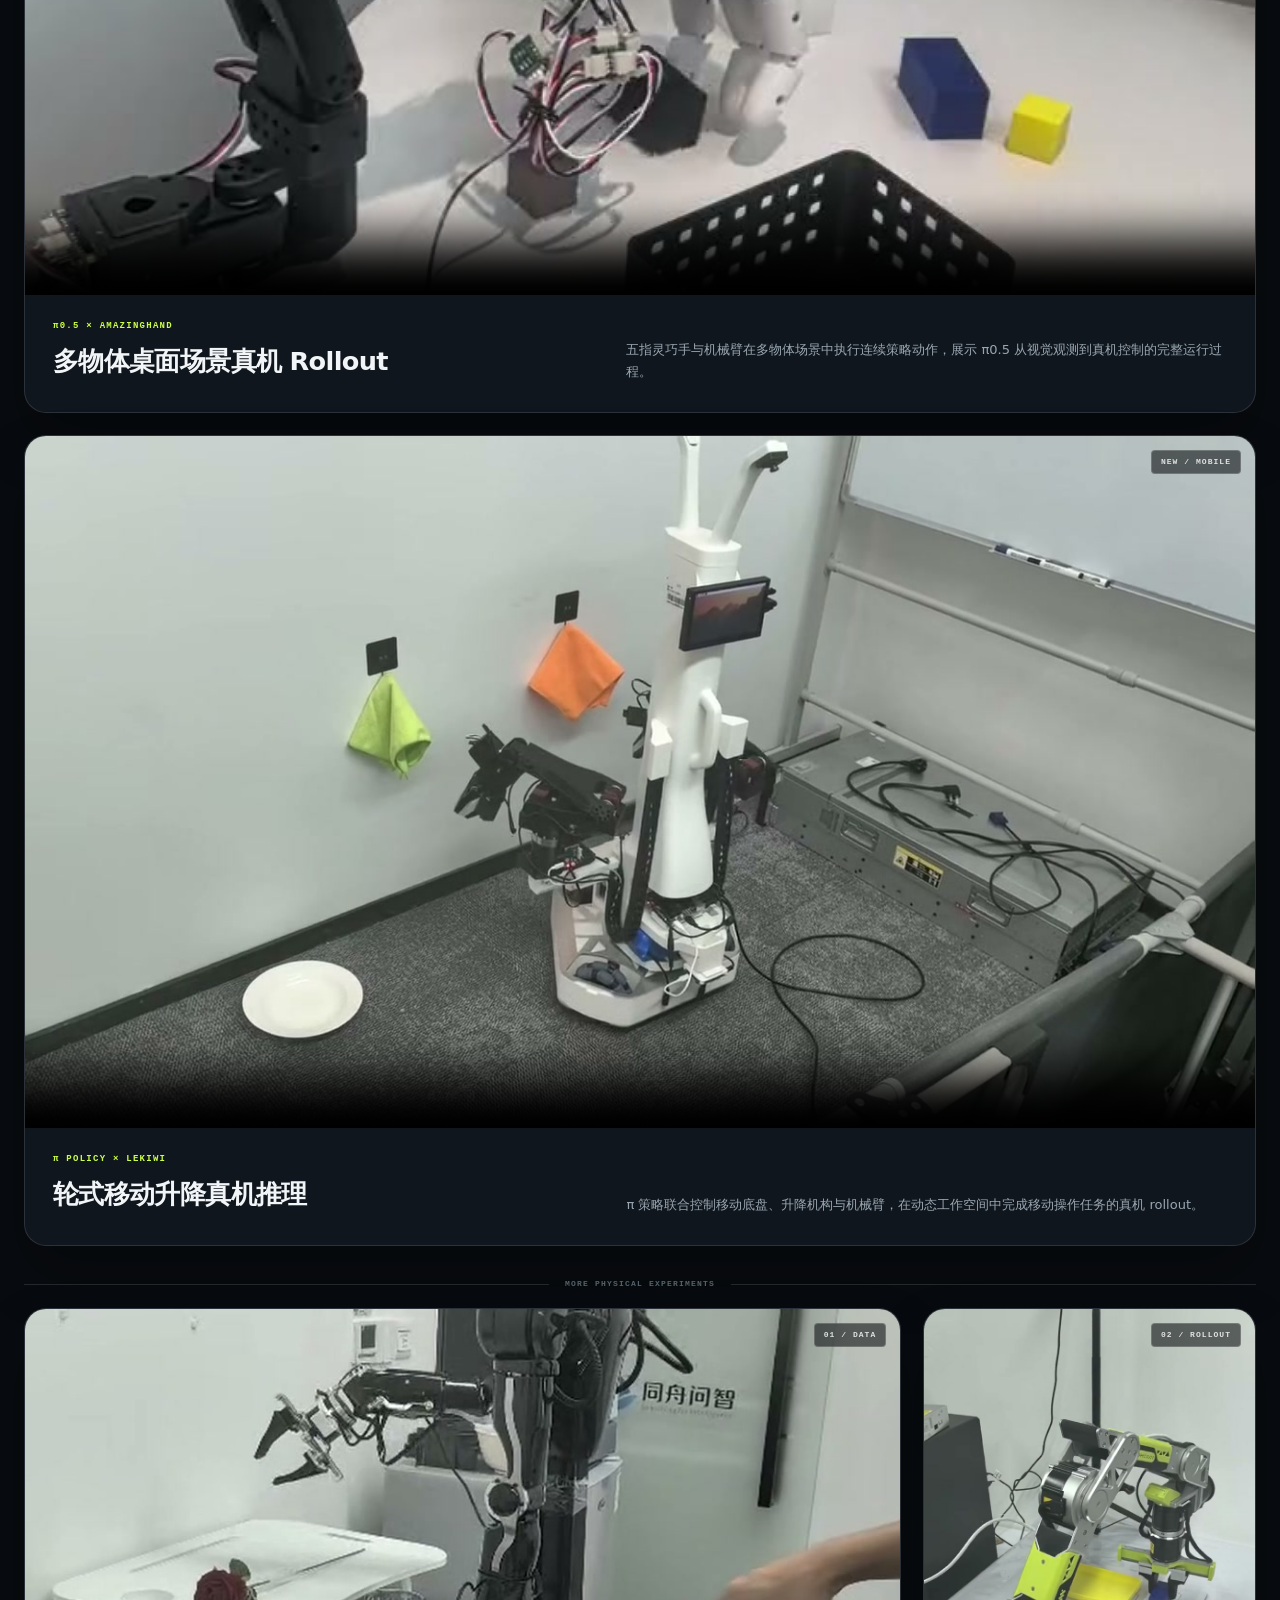
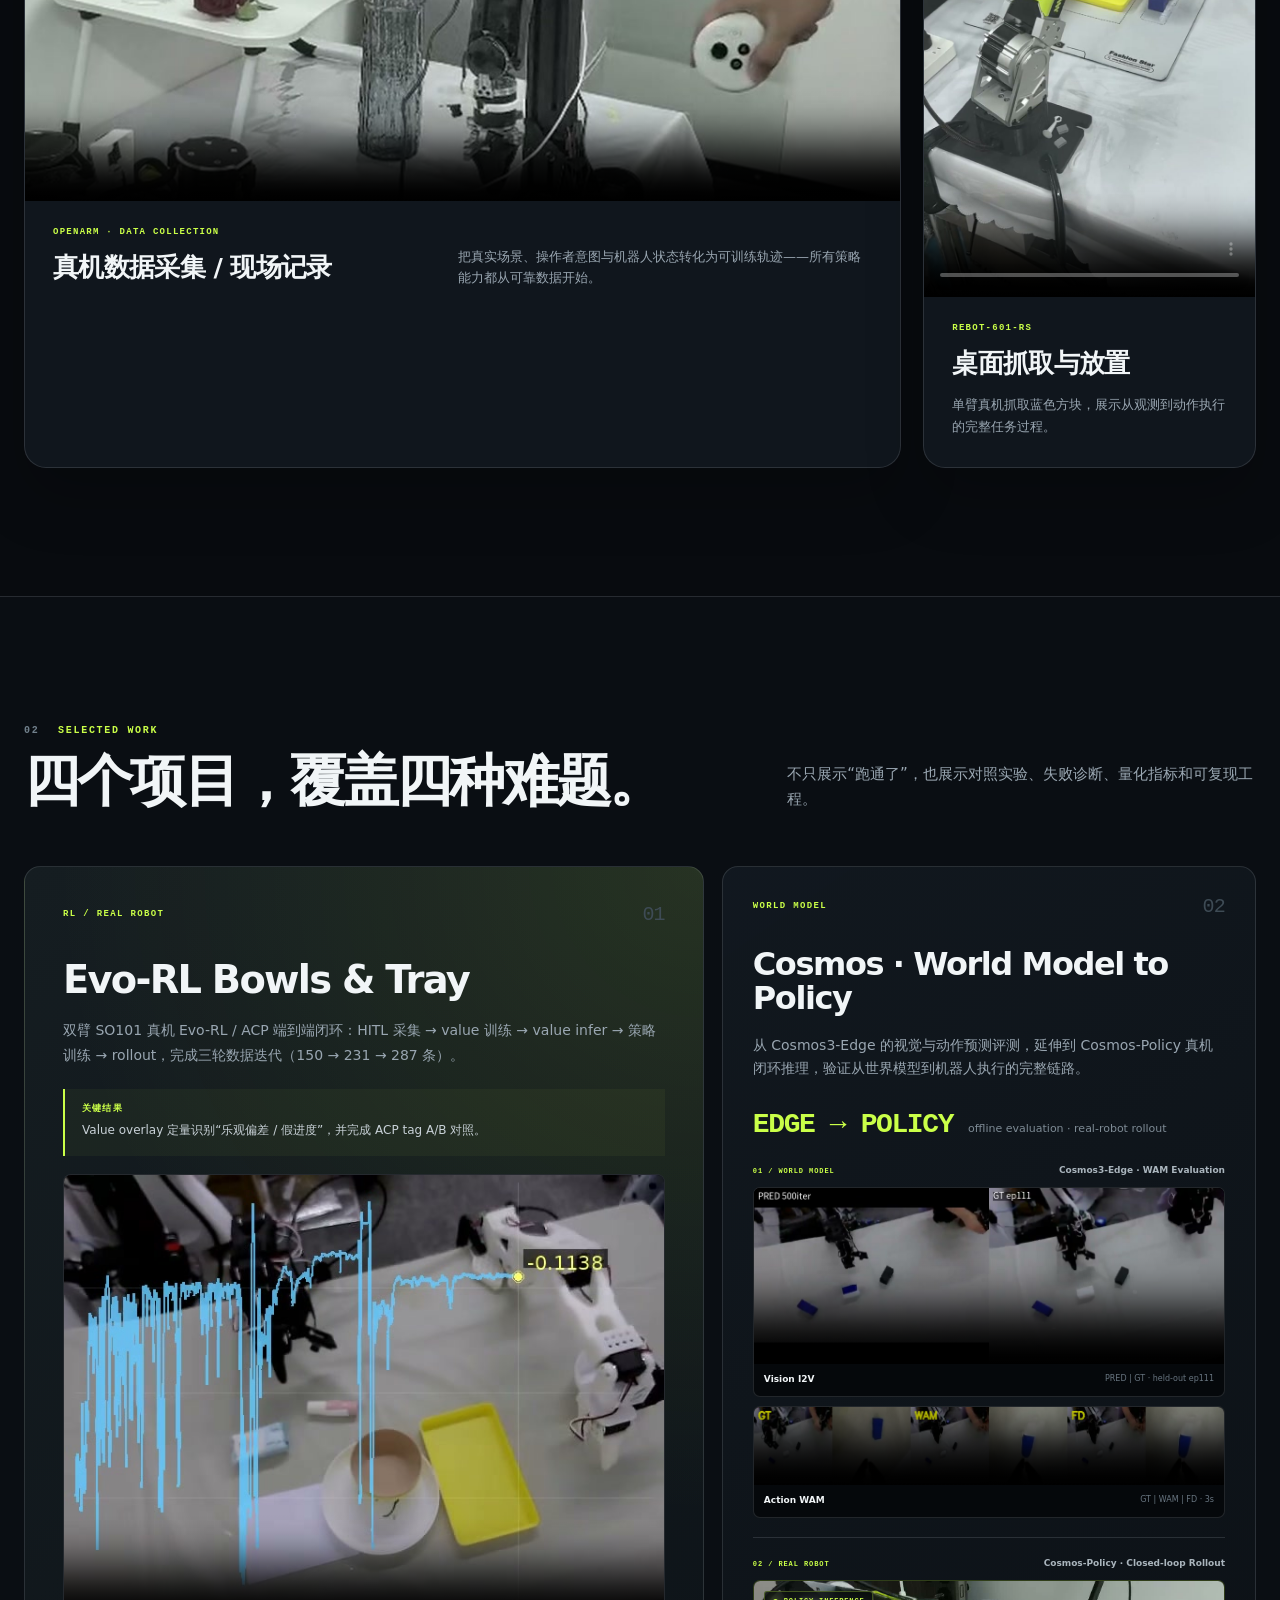
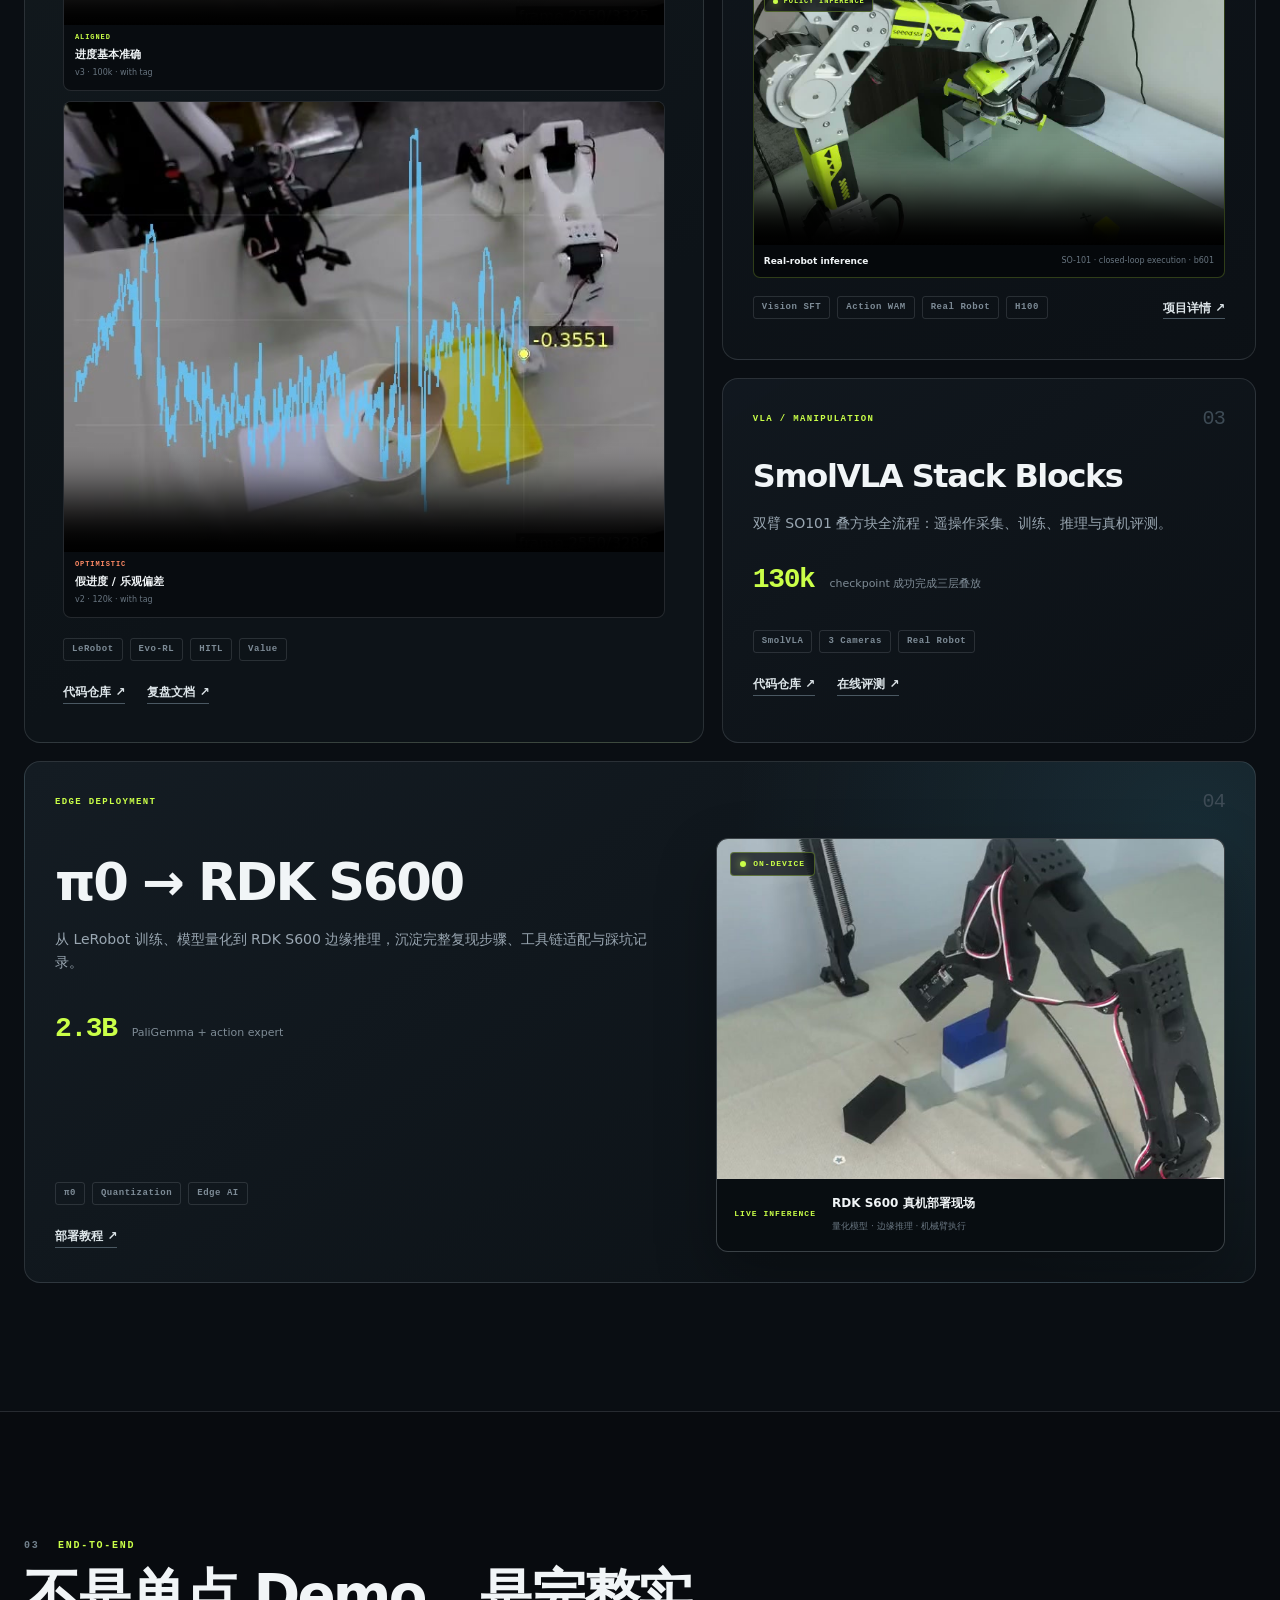
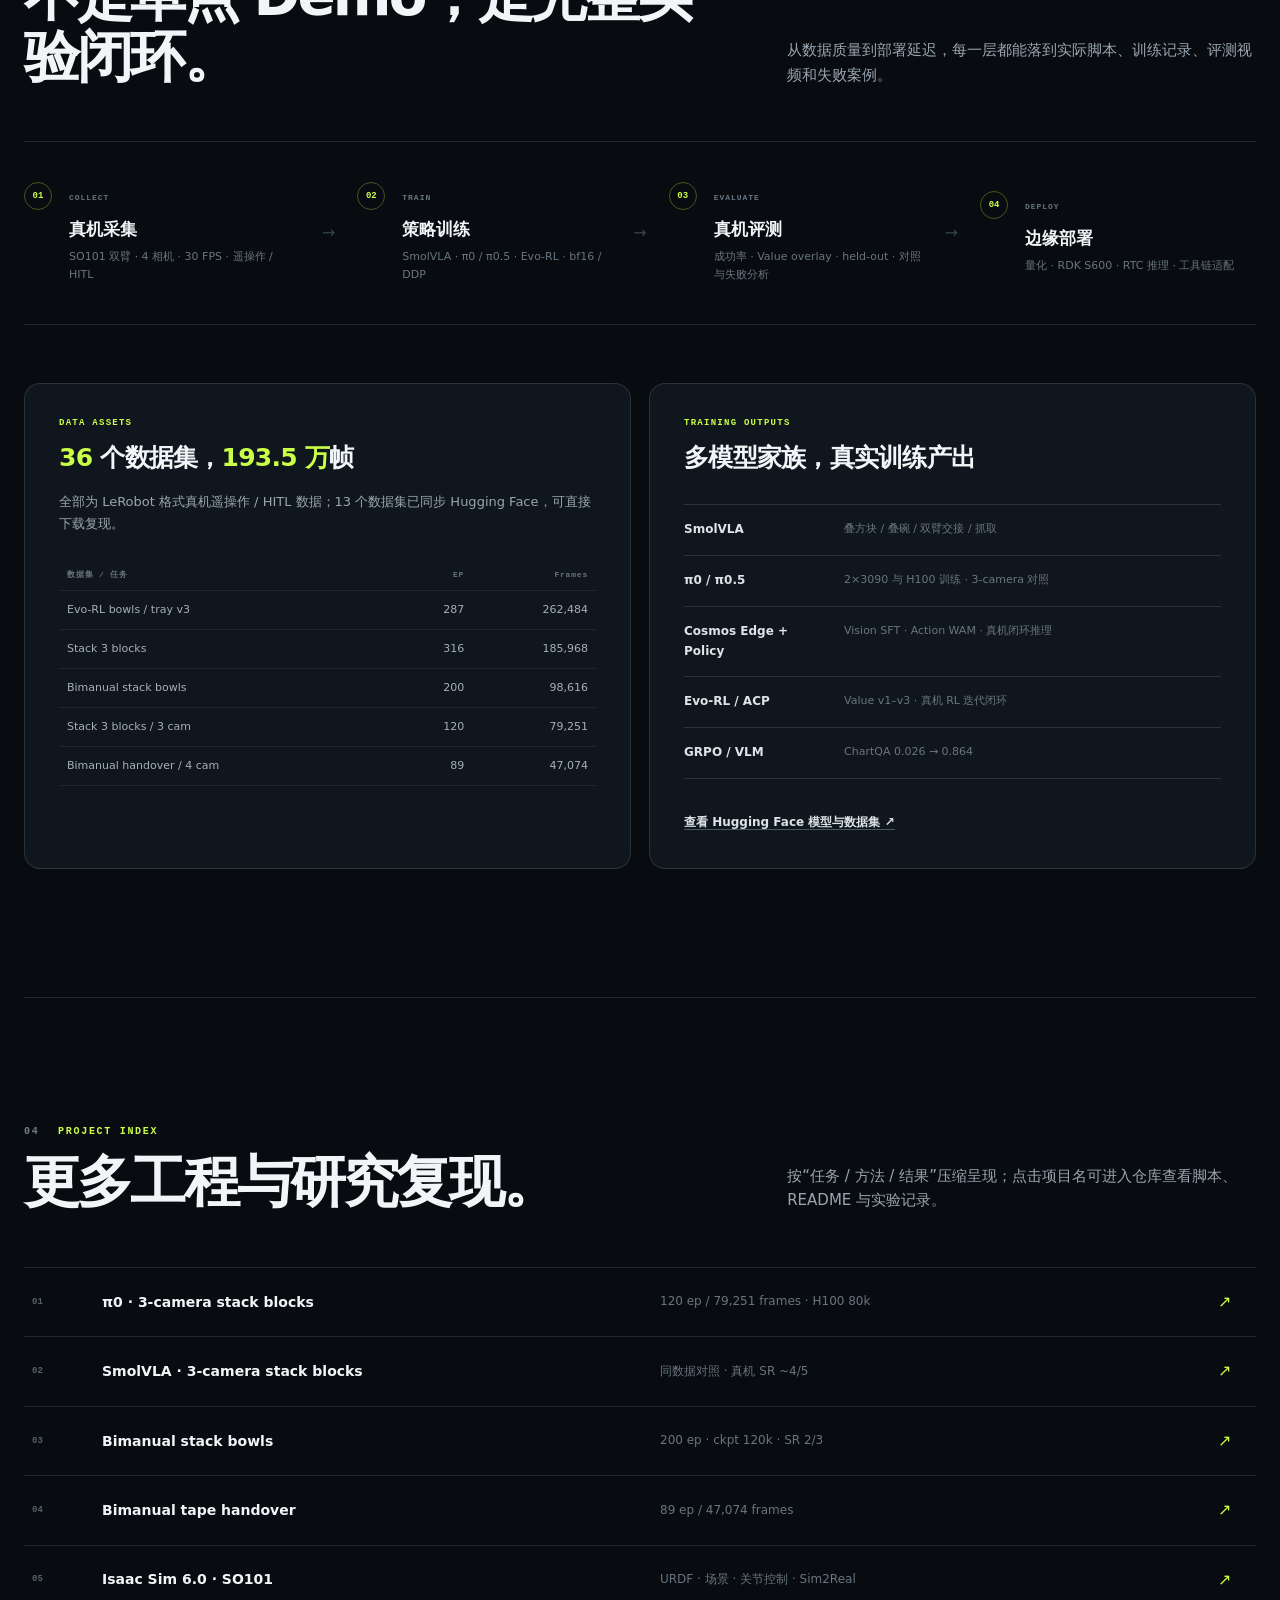
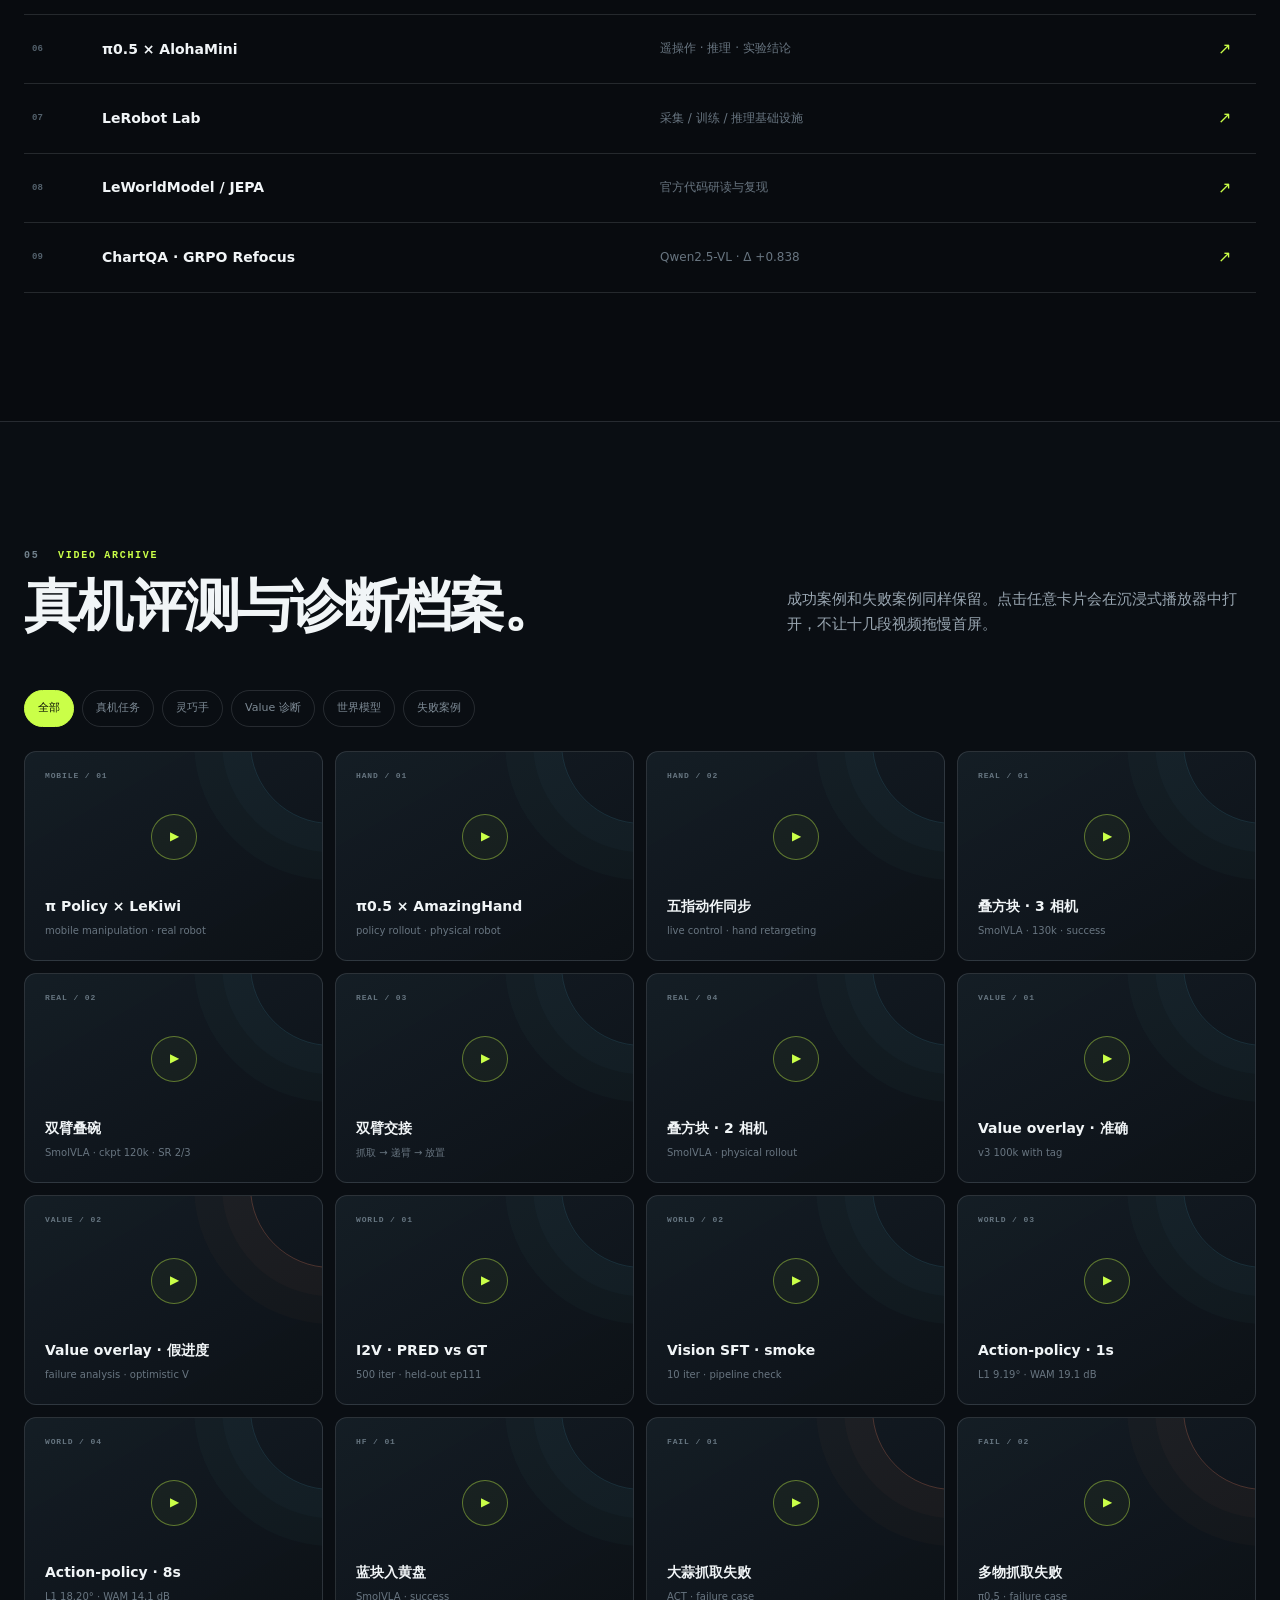
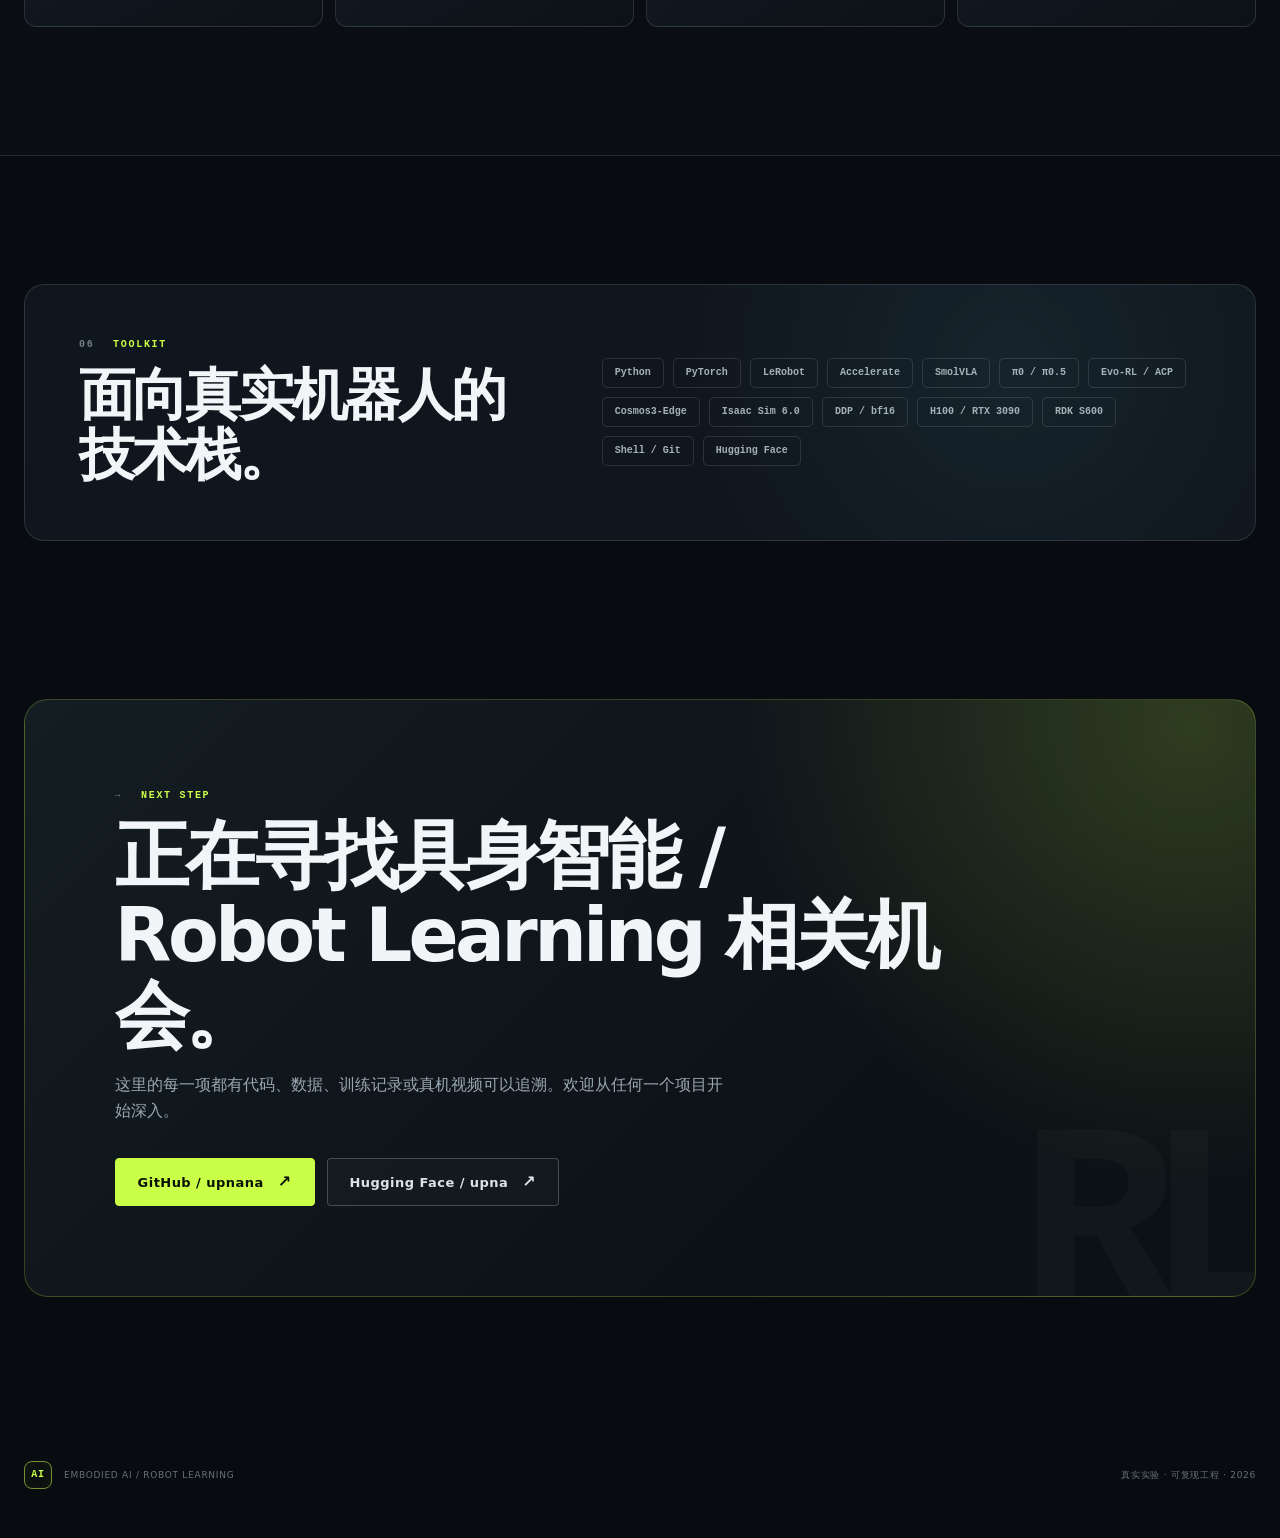
==== commit 2b2e8373: "Add Cosmos Policy real-robot rollout" ====
--- a/old/index.html
+++ b/old/index.html
@@ -200,25 +200,46 @@
 
         <article class="project-card reveal">
           <div class="project-topline"><span>WORLD MODEL</span><b>02</b></div>
-          <h3>Cosmos3-Edge WAM</h3>
-          <p>SO-101 / 3-camera 数据适配、Vision SFT 与 Action-policy WAM；在 1×H100 上完成 held-out 多时长评测。</p>
-          <div class="metric-line"><strong>1 / 3 / 8s</strong><span>GT · WAM · FD 并排评测</span></div>
-          <div class="cosmos-video-stack" aria-label="Cosmos3-Edge WAM 评测视频">
+          <h3>Cosmos · World Model to Policy</h3>
+          <p>从 Cosmos3-Edge 的视觉与动作预测评测，延伸到 Cosmos-Policy 真机闭环推理，验证从世界模型到机器人执行的完整链路。</p>
+          <div class="metric-line"><strong>EDGE → POLICY</strong><span>offline evaluation · real-robot rollout</span></div>
+          <section class="cosmos-section" aria-labelledby="cosmos-edge-title">
+            <div class="cosmos-section-head">
+              <span>01 / WORLD MODEL</span>
+              <b id="cosmos-edge-title">Cosmos3-Edge · WAM Evaluation</b>
+            </div>
+            <div class="cosmos-video-stack" aria-label="Cosmos3-Edge WAM 评测视频">
+              <figure>
+                <video controls playsinline preload="metadata" poster="assets/posters/cosmos-vision-pred-vs-gt.jpg">
+                  <source src="../media/cosmos-vision-pred-vs-gt-2s.mp4" type="video/mp4">
+                </video>
+                <figcaption><b>Vision I2V</b><span>PRED | GT · held-out ep111</span></figcaption>
+              </figure>
+              <figure>
+                <video controls playsinline preload="metadata" poster="assets/posters/cosmos-action-gt-wam-fd.jpg">
+                  <source src="../media/cosmos-action-gt-wam-fd-3s.mp4" type="video/mp4">
+                </video>
+                <figcaption><b>Action WAM</b><span>GT | WAM | FD · 3s</span></figcaption>
+              </figure>
+            </div>
+          </section>
+          <section class="cosmos-section cosmos-policy" aria-labelledby="cosmos-policy-title">
+            <div class="cosmos-section-head">
+              <span>02 / REAL ROBOT</span>
+              <b id="cosmos-policy-title">Cosmos-Policy · Closed-loop Rollout</b>
+            </div>
             <figure>
-              <video controls playsinline preload="metadata" poster="assets/posters/cosmos-vision-pred-vs-gt.jpg">
-                <source src="../media/cosmos-vision-pred-vs-gt-2s.mp4" type="video/mp4">
-              </video>
-              <figcaption><b>Vision I2V</b><span>PRED | GT · held-out ep111</span></figcaption>
+              <div class="cosmos-policy-video">
+                <video controls playsinline preload="metadata" poster="assets/posters/cosmos-policy-real-robot-b601.jpg" aria-label="Cosmos-Policy 真机闭环推理演示">
+                  <source src="../media/cosmos-policy-real-robot-b601.mp4" type="video/mp4">
+                </video>
+                <span><i></i>POLICY INFERENCE</span>
+              </div>
+              <figcaption><b>Real-robot inference</b><span>SO-101 · closed-loop execution · b601</span></figcaption>
             </figure>
-            <figure>
-              <video controls playsinline preload="metadata" poster="assets/posters/cosmos-action-gt-wam-fd.jpg">
-                <source src="../media/cosmos-action-gt-wam-fd-3s.mp4" type="video/mp4">
-              </video>
-              <figcaption><b>Action-policy</b><span>GT | WAM | FD · 3s</span></figcaption>
-            </figure>
-          </div>
+          </section>
           <div class="cosmos-card-footer">
-            <div class="chip-row"><span>Vision SFT</span><span>I2V</span><span>H100</span></div>
+            <div class="chip-row"><span>Vision SFT</span><span>Action WAM</span><span>Real Robot</span><span>H100</span></div>
             <div class="card-links"><a href="https://github.com/upnana/cosmos-edge-lab" target="_blank" rel="noreferrer">项目详情 ↗</a></div>
           </div>
         </article>
@@ -307,7 +328,7 @@
           <div class="model-list">
             <div><b>SmolVLA</b><span>叠方块 / 叠碗 / 双臂交接 / 抓取</span></div>
             <div><b>π0 / π0.5</b><span>2×3090 与 H100 训练 · 3-camera 对照</span></div>
-            <div><b>Cosmos3-Edge</b><span>Vision SFT · Action-policy WAM</span></div>
+            <div><b>Cosmos Edge + Policy</b><span>Vision SFT · Action WAM · 真机闭环推理</span></div>
             <div><b>Evo-RL / ACP</b><span>Value v1–v3 · 真机 RL 迭代闭环</span></div>
             <div><b>GRPO / VLM</b><span>ChartQA 0.026 → 0.864</span></div>
           </div>
--- a/old/assets/css/styles.css
+++ b/old/assets/css/styles.css
@@ -247,13 +247,23 @@
 .value-state.accurate { color: var(--acid); }
 .value-state.optimistic { color: var(--orange); }
 .project-card-lead .chip-row { margin-top: 0; padding-top: 20px; }
-.cosmos-video-stack { display: grid; gap: 9px; margin-top: 24px; }
+.cosmos-section { margin-top: 24px; }
+.cosmos-section + .cosmos-section { margin-top: 19px; padding-top: 18px; border-top: 1px solid var(--line); }
+.cosmos-section-head { display: flex; align-items: baseline; justify-content: space-between; gap: 14px; margin-bottom: 9px; }
+.cosmos-section-head span { color: var(--acid); font: 650 7px/1 ui-monospace, SFMono-Regular, Menlo, Consolas, monospace; letter-spacing: .13em; }
+.cosmos-section-head b { color: #aab5bd; font-size: 9px; font-weight: 600; }
+.cosmos-video-stack { display: grid; gap: 9px; }
 .cosmos-video-stack figure { margin: 0; overflow: hidden; border: 1px solid var(--line); border-radius: 7px; background: #05080b; }
 .cosmos-video-stack video { width: 100%; height: auto; object-fit: contain; background: #000; }
 .cosmos-video-stack figure:first-child video { aspect-ratio: 8 / 3; }
 .cosmos-video-stack figure:last-child video { aspect-ratio: 6 / 1; }
-.cosmos-video-stack figcaption { display: flex; justify-content: space-between; gap: 12px; padding: 8px 10px 9px; color: var(--dim); font-size: 8px; }
-.cosmos-video-stack figcaption b { color: var(--text); font-size: 9px; }
+.cosmos-video-stack figcaption, .cosmos-policy figcaption { display: flex; justify-content: space-between; gap: 12px; padding: 8px 10px 9px; color: var(--dim); font-size: 8px; }
+.cosmos-video-stack figcaption b, .cosmos-policy figcaption b { color: var(--text); font-size: 9px; }
+.cosmos-policy figure { margin: 0; overflow: hidden; border: 1px solid rgba(202,255,72,.22); border-radius: 7px; background: #05080b; }
+.cosmos-policy-video { position: relative; aspect-ratio: 16 / 9; overflow: hidden; background: #000; }
+.cosmos-policy-video video { width: 100%; height: 100%; object-fit: cover; }
+.cosmos-policy-video > span { position: absolute; top: 10px; left: 10px; display: flex; align-items: center; gap: 6px; padding: 6px 8px; border: 1px solid rgba(202,255,72,.28); border-radius: 3px; color: var(--acid); background: rgba(3,7,9,.76); backdrop-filter: blur(8px); font: 650 7px/1 ui-monospace, SFMono-Regular, Menlo, Consolas, monospace; letter-spacing: .12em; pointer-events: none; }
+.cosmos-policy-video i { width: 5px; height: 5px; border-radius: 50%; background: var(--acid); box-shadow: 0 0 8px rgba(202,255,72,.8); }
 .cosmos-card-footer { display: flex; align-items: flex-end; justify-content: space-between; gap: 18px; margin-top: auto; padding-top: 18px; }
 .cosmos-card-footer .chip-row, .cosmos-card-footer .card-links { margin-top: 0; padding-top: 0; }
 .deployment-layout { display: grid; grid-template-columns: minmax(0, 1.08fr) minmax(330px, .92fr); gap: clamp(34px, 5vw, 76px); align-items: stretch; margin-top: 26px; }
@@ -416,7 +426,7 @@
   .project-card-lead { grid-row: auto; min-height: 570px; padding: 30px; }
   .project-card { min-height: 370px; }
   .cosmos-card-footer { align-items: flex-start; flex-direction: column; gap: 12px; }
-  .cosmos-video-stack figcaption { flex-direction: column; gap: 3px; }
+  .cosmos-section-head, .cosmos-video-stack figcaption, .cosmos-policy figcaption { align-items: flex-start; flex-direction: column; gap: 3px; }
   .deployment-layout { grid-template-columns: 1fr; gap: 26px; }
   .project-card-accent .chip-row { margin-top: 0; }
   .deployment-video-shell { height: min(74vw, 510px); min-height: 390px; }
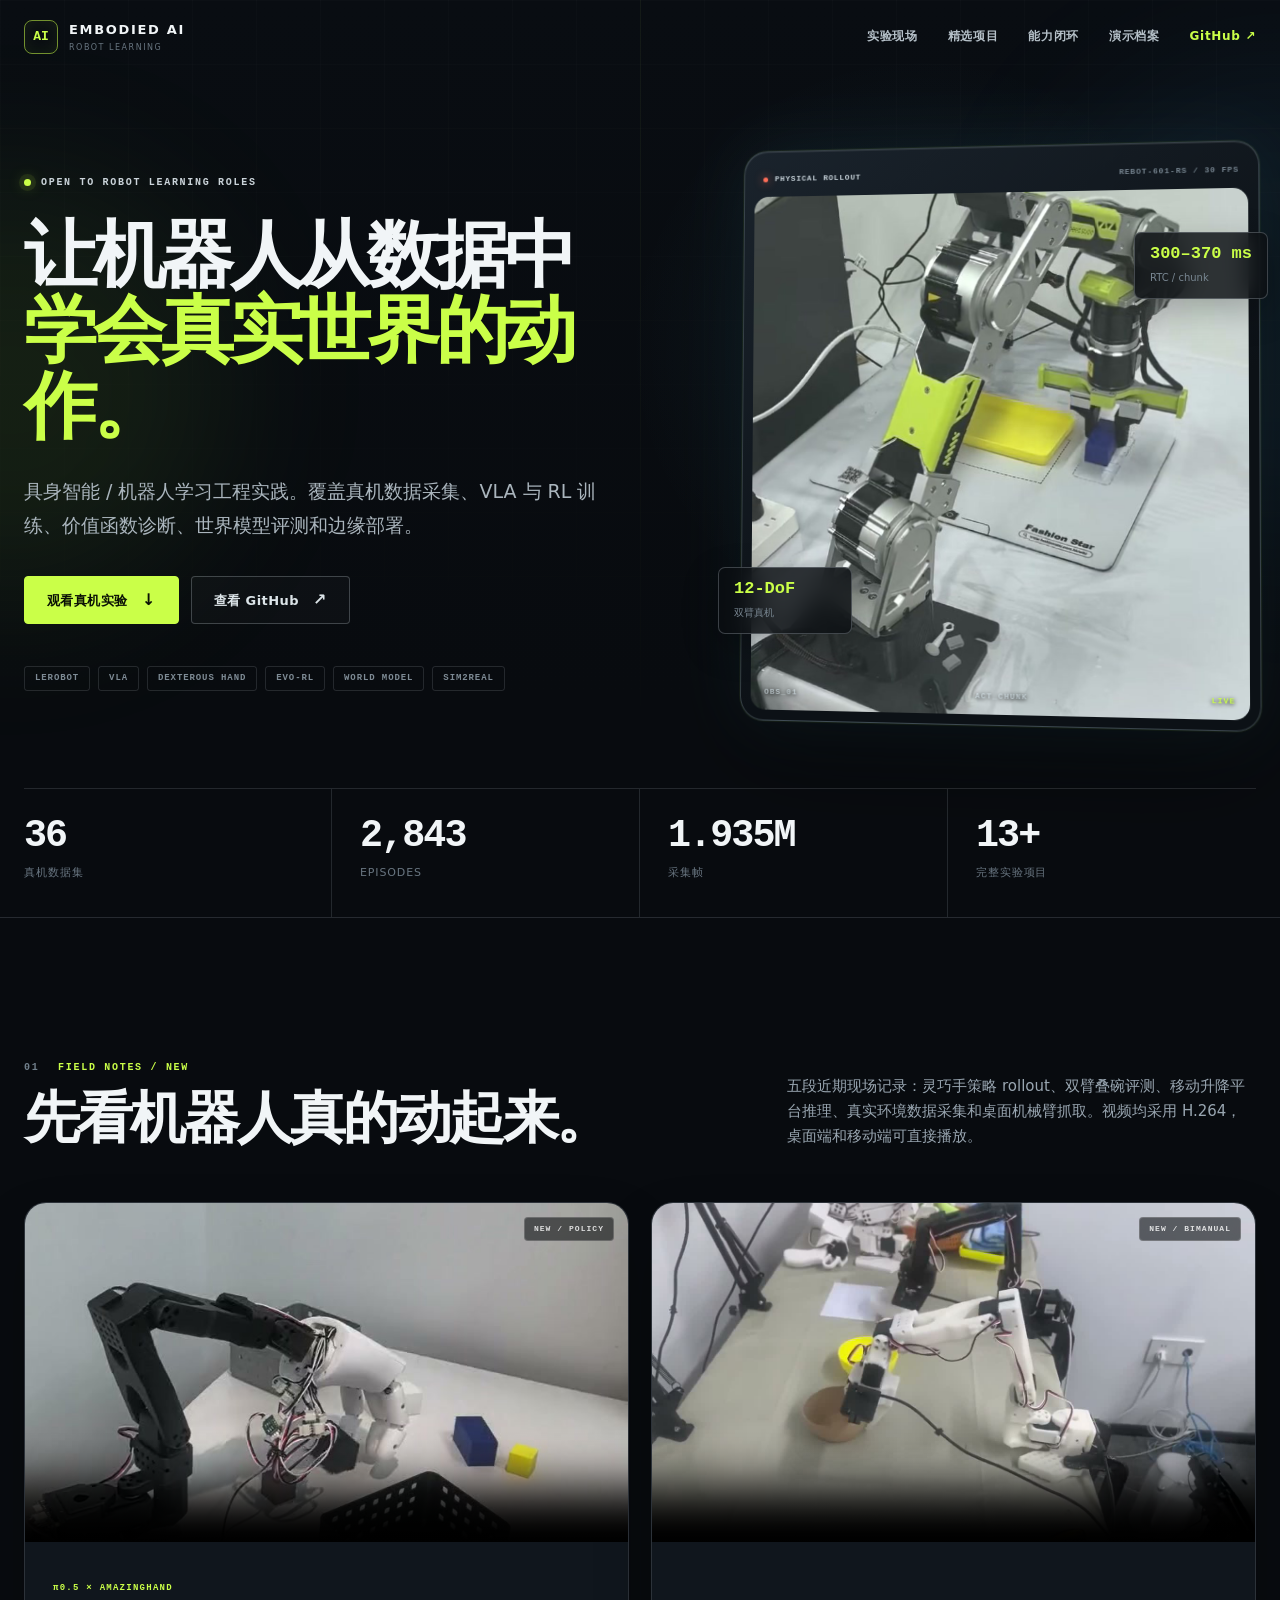
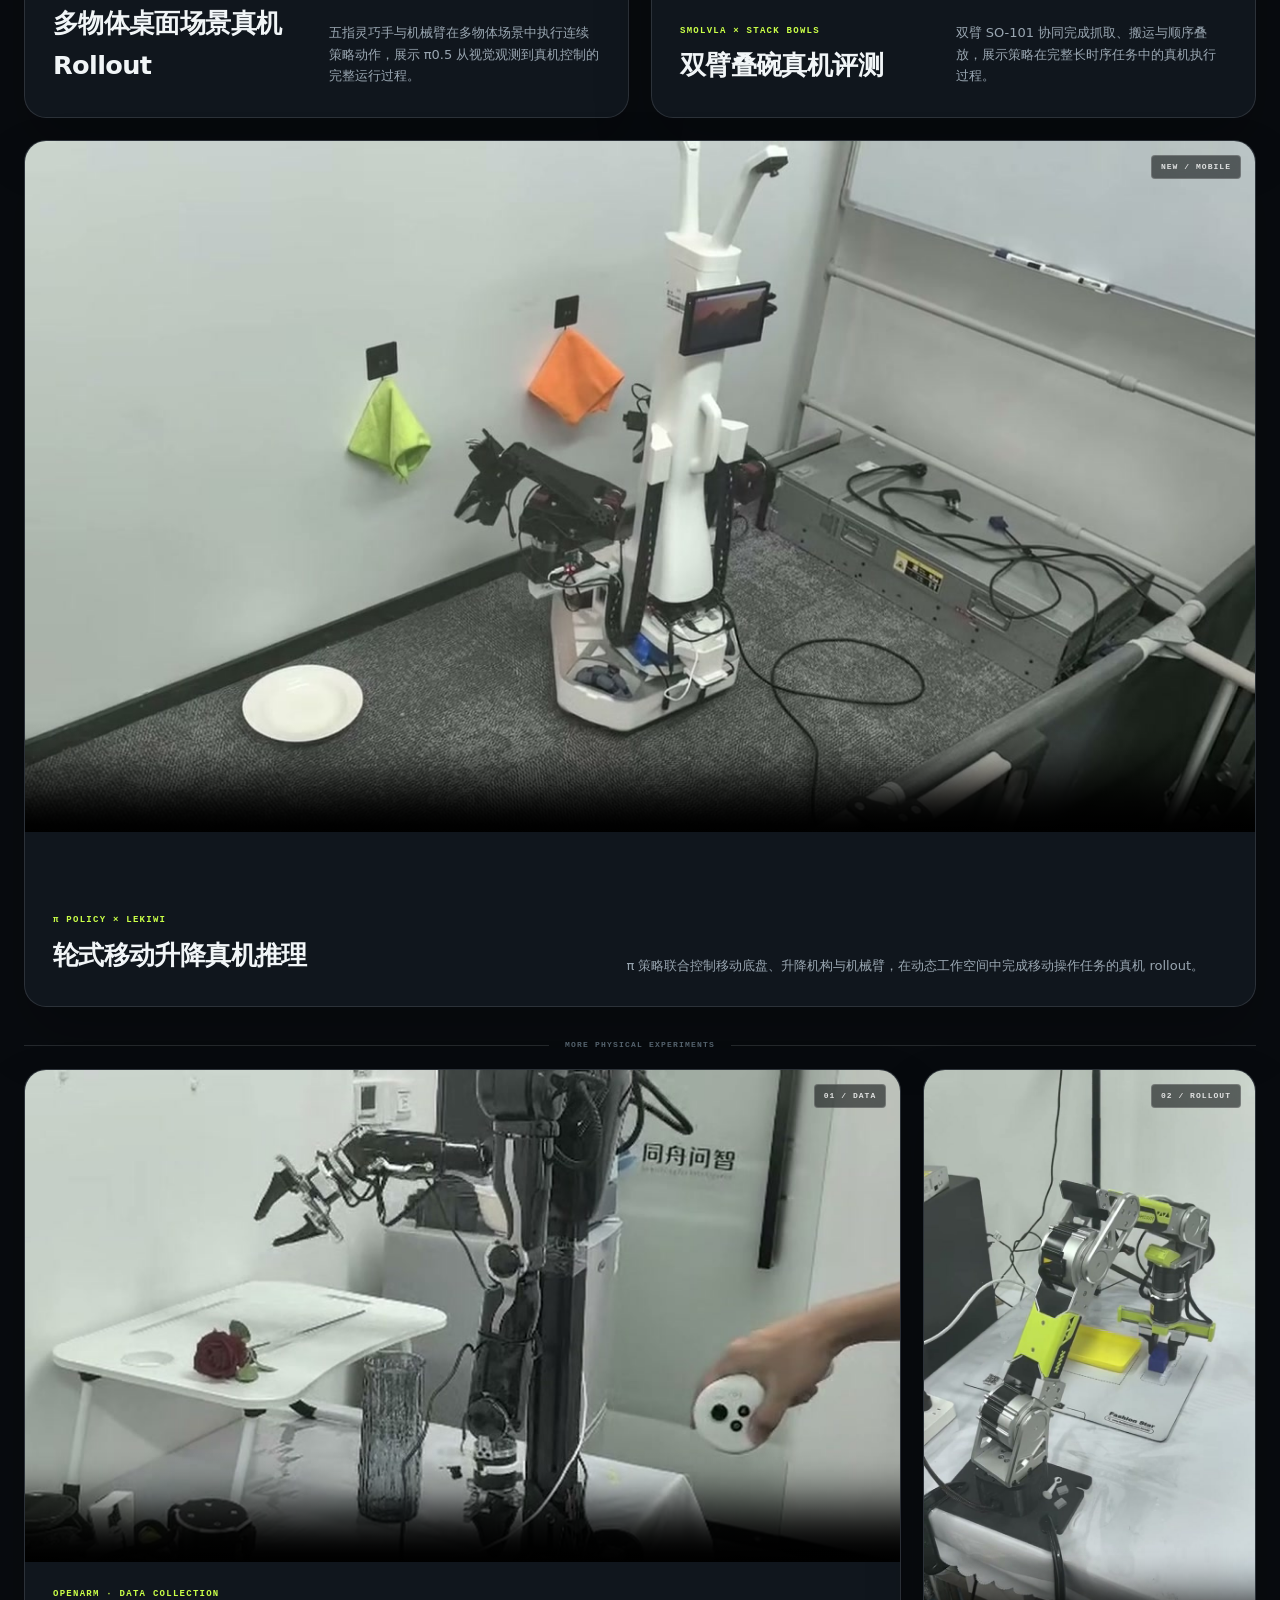
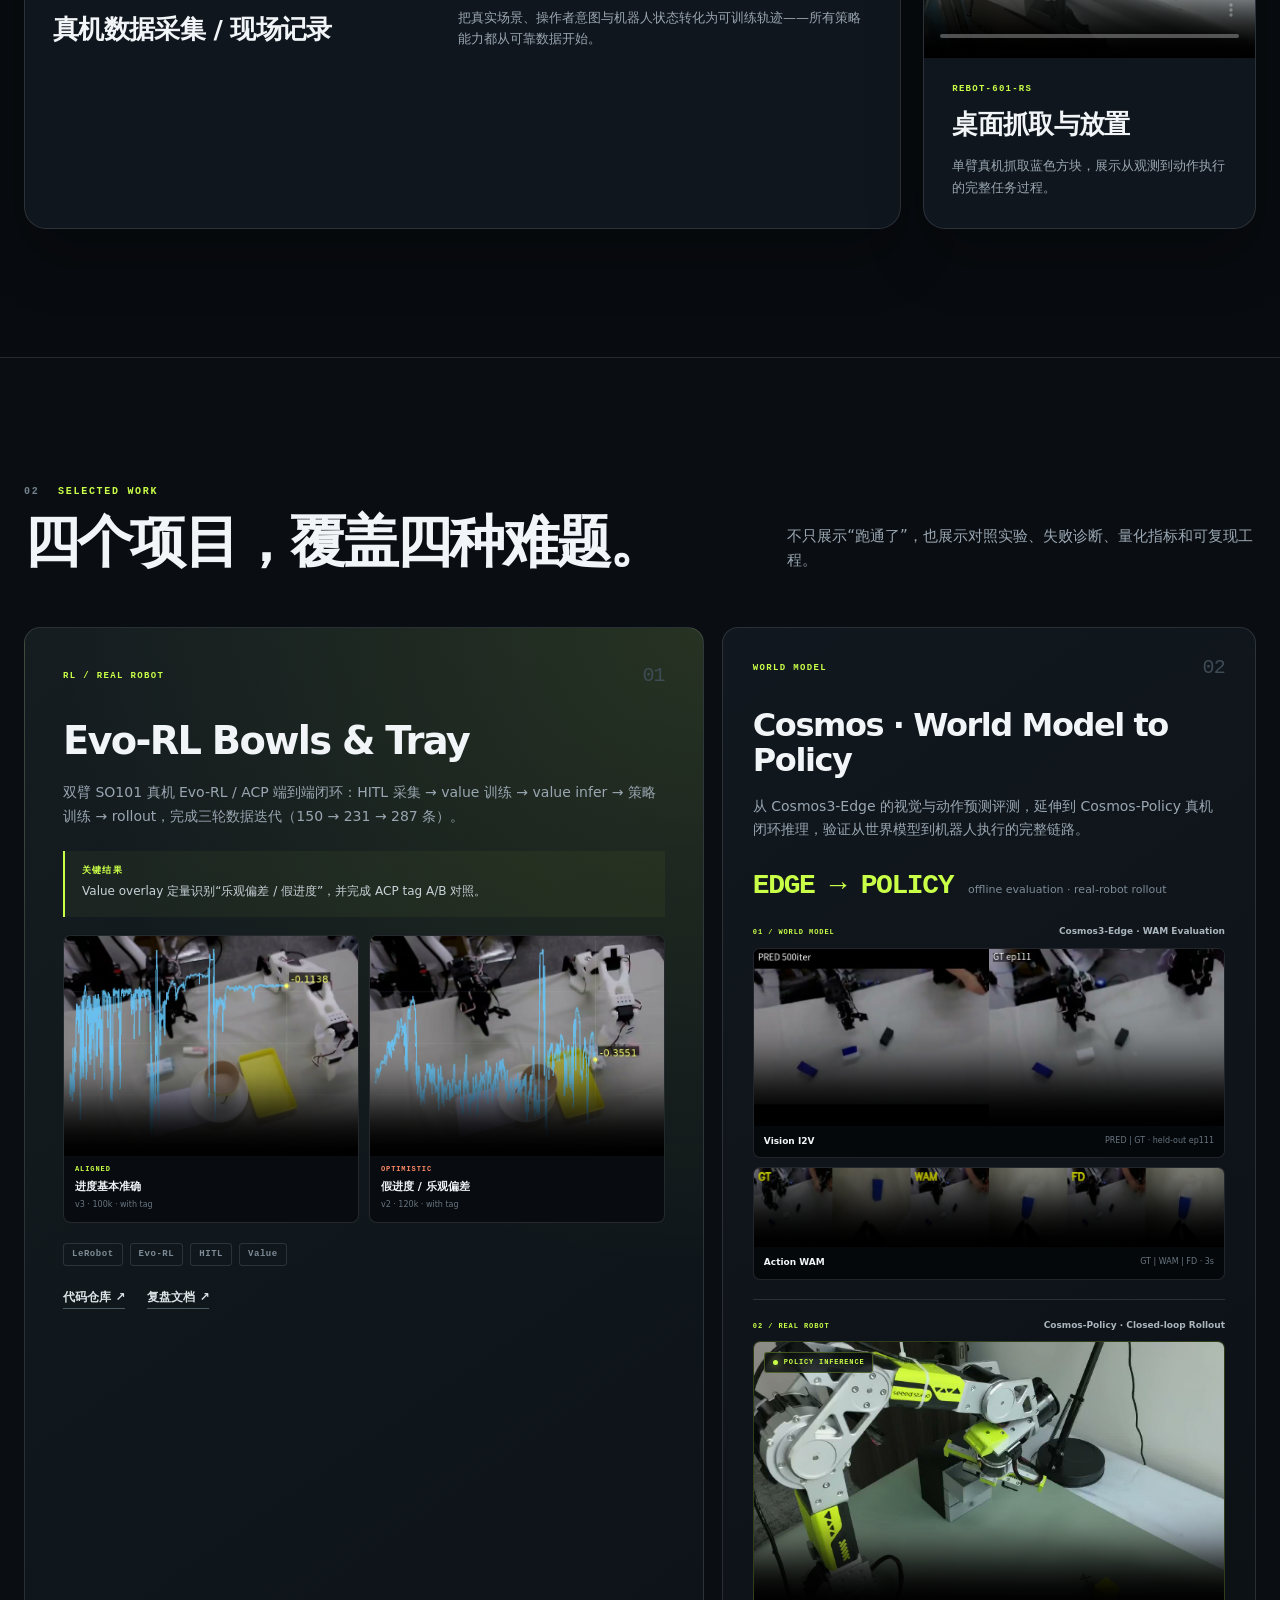
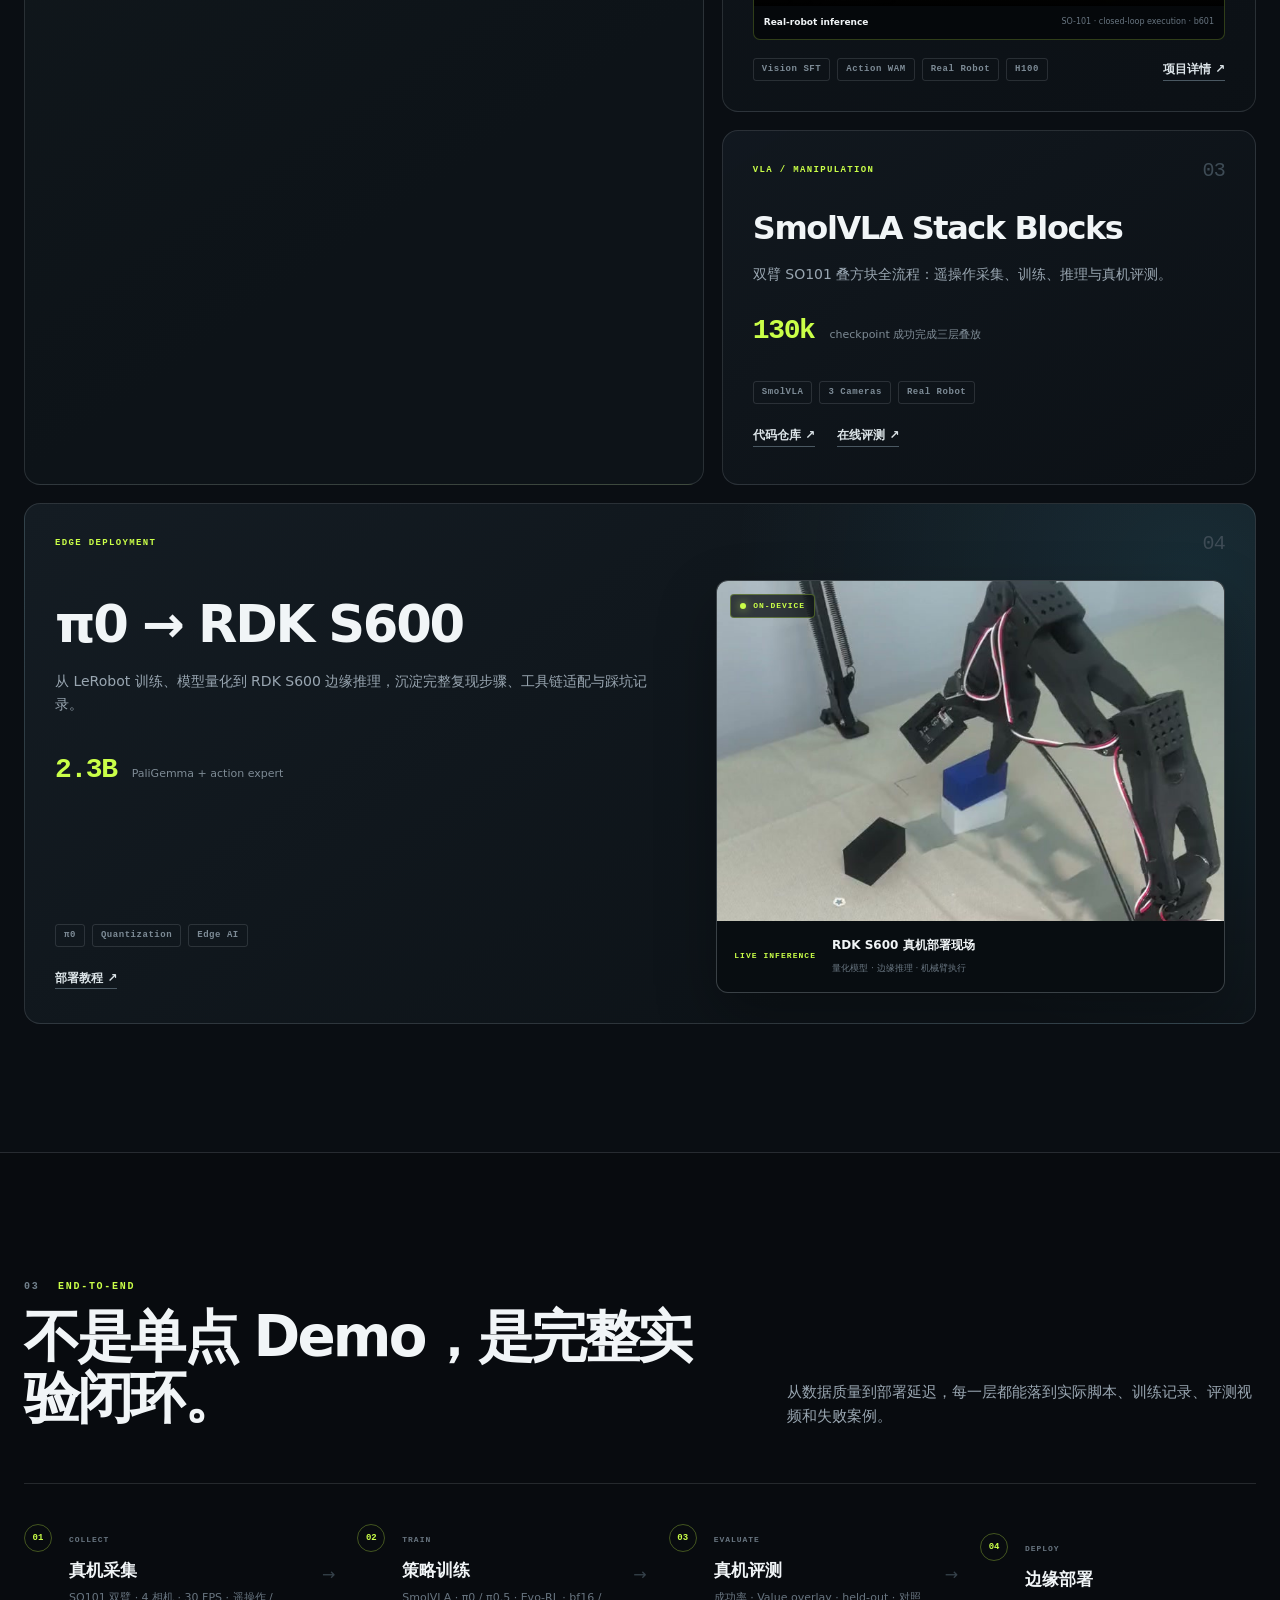
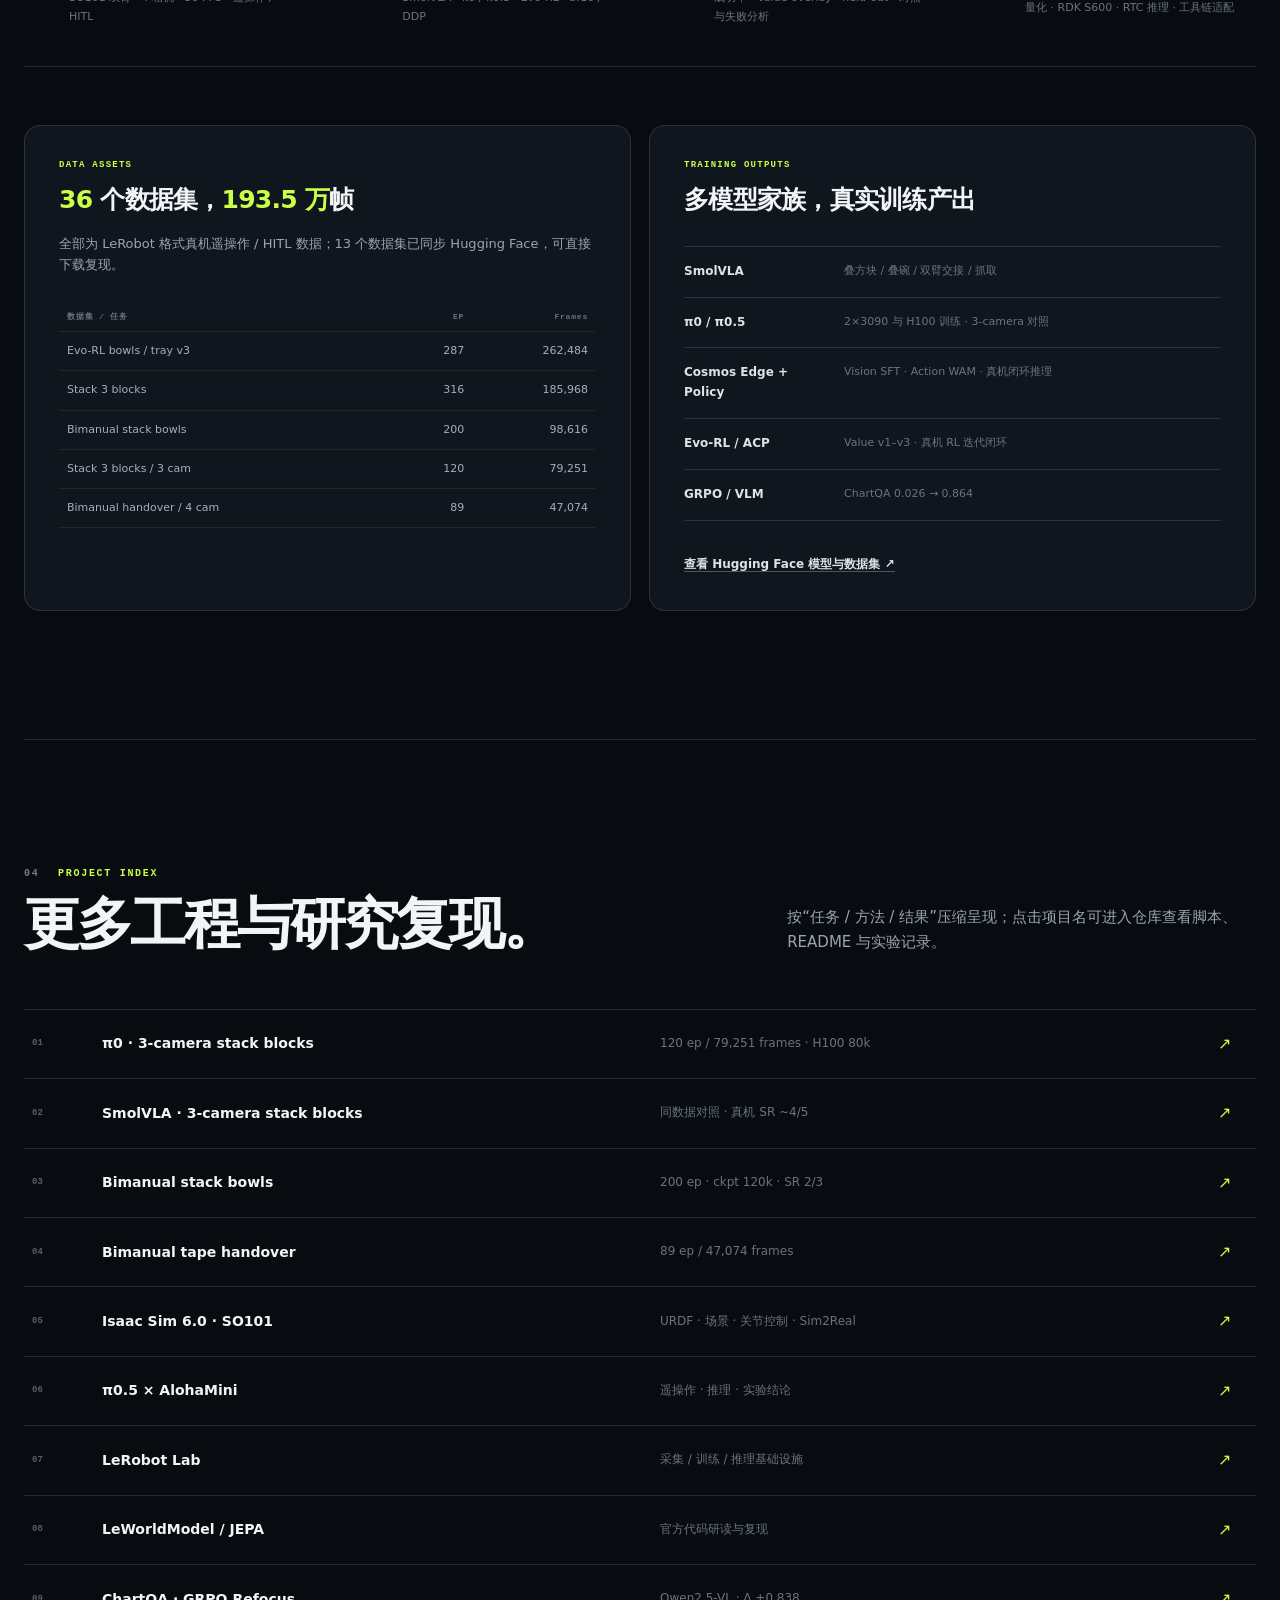
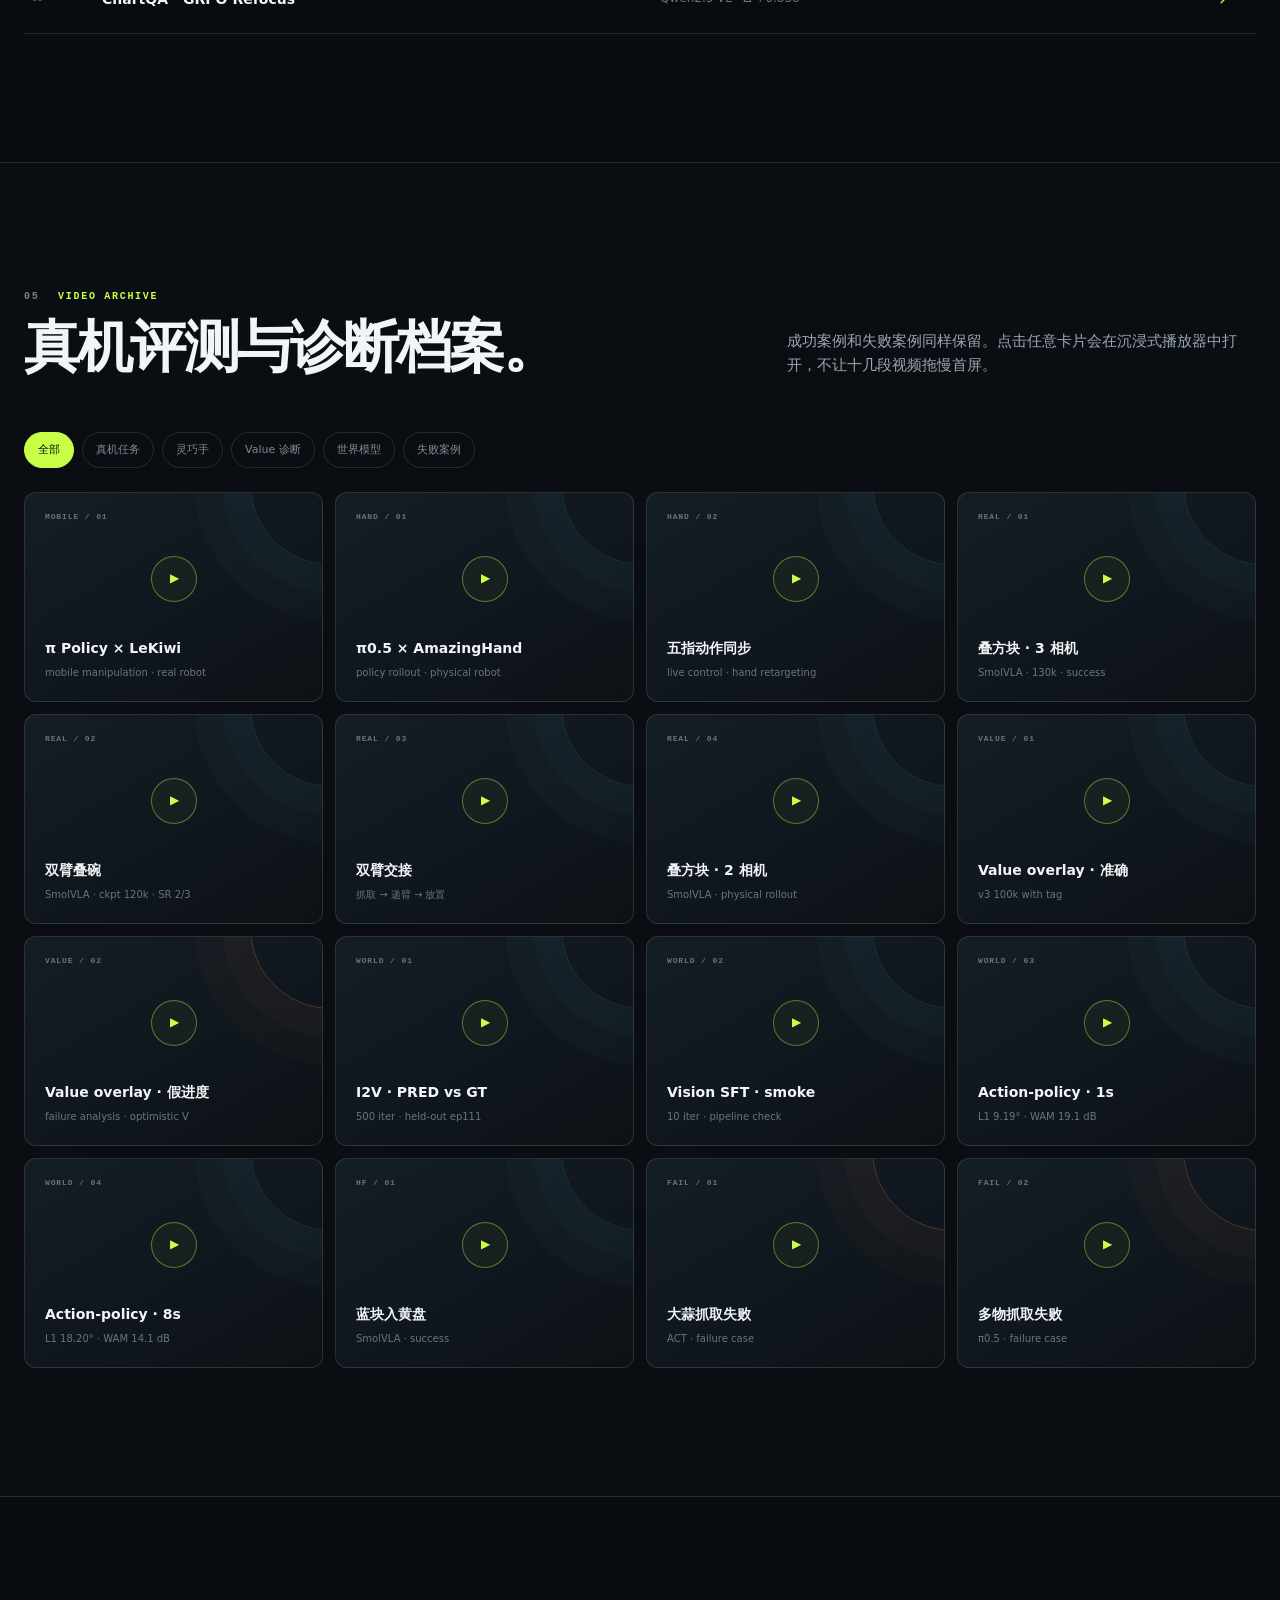
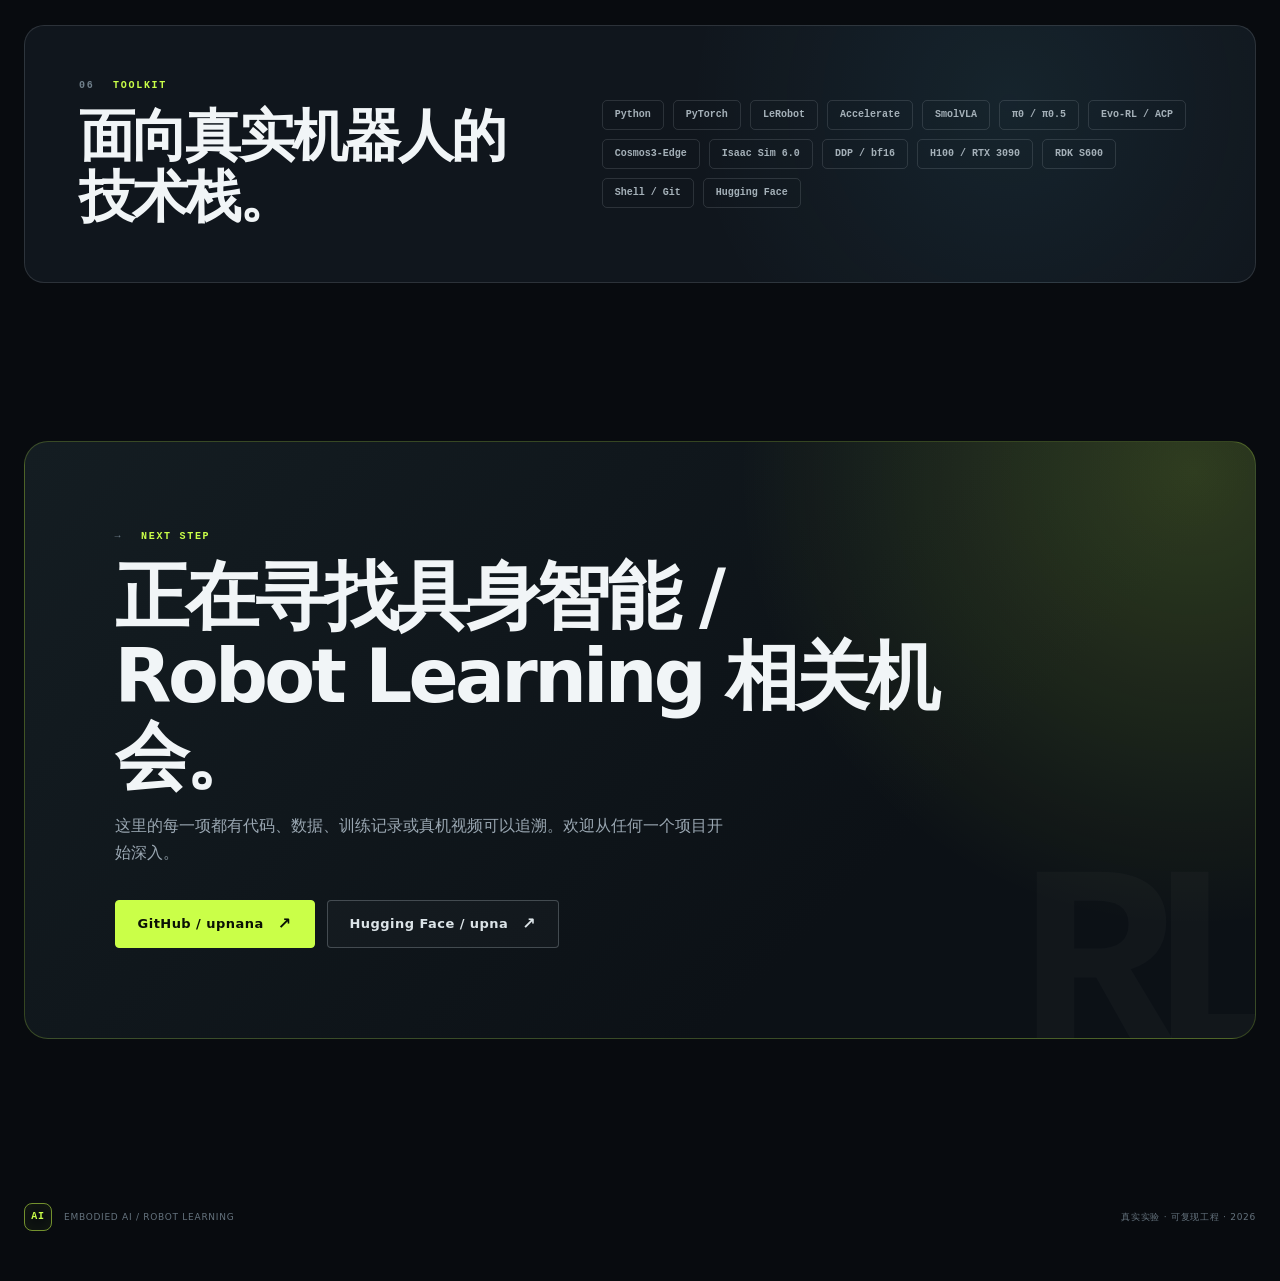
==== commit 74d1d95e: "Add bimanual bowl stacking field demo" ====
--- a/old/index.html
+++ b/old/index.html
@@ -88,7 +88,7 @@
           <p class="eyebrow"><span>01</span> FIELD NOTES / NEW</p>
           <h2>先看机器人真的动起来。</h2>
         </div>
-        <p>四段近期现场记录：灵巧手策略 rollout、移动升降平台推理、真实环境数据采集和桌面机械臂抓取。视频均采用 H.264，桌面端和移动端可直接播放。</p>
+        <p>五段近期现场记录：灵巧手策略 rollout、双臂叠碗评测、移动升降平台推理、真实环境数据采集和桌面机械臂抓取。视频均采用 H.264，桌面端和移动端可直接播放。</p>
       </div>
 
       <div class="latest-grid">
@@ -109,6 +109,22 @@
         </article>
 
         <article class="field-card latest-card reveal">
+          <div class="media-shell landscape">
+            <video controls playsinline preload="metadata" poster="assets/posters/eval-stack-bowls.jpg" aria-label="双臂机械臂叠碗真机评测">
+              <source src="../media/eval_stack_bowls.mp4" type="video/mp4">
+            </video>
+            <span class="media-index">NEW / BIMANUAL</span>
+          </div>
+          <div class="field-copy">
+            <div>
+              <p class="card-kicker">SMOLVLA × STACK BOWLS</p>
+              <h3>双臂叠碗真机评测</h3>
+            </div>
+            <p>双臂 SO-101 协同完成抓取、搬运与顺序叠放，展示策略在完整长时序任务中的真机执行过程。</p>
+          </div>
+        </article>
+
+        <article class="field-card latest-card latest-card-wide reveal">
           <div class="media-shell landscape">
             <video controls playsinline preload="metadata" poster="assets/posters/lekiwi-pi-inference.jpg" aria-label="π Policy 轮式移动升降平台真机推理演示">
               <source src="../media/lekiwi-pi-inference.mp4" type="video/mp4">
--- a/old/assets/css/styles.css
+++ b/old/assets/css/styles.css
@@ -204,6 +204,7 @@
 
 .field-section { padding-top: 144px; }
 .latest-grid { display: grid; grid-template-columns: repeat(2, minmax(0, 1fr)); gap: 22px; margin-bottom: 34px; }
+.latest-card-wide { grid-column: 1 / -1; }
 .latest-card { border-color: rgba(202,255,72,.22); background: radial-gradient(circle at 100% 0, rgba(202,255,72,.08), transparent 38%), var(--surface); }
 .latest-card .field-copy { min-height: 174px; }
 .field-divider { display: flex; align-items: center; gap: 16px; margin: 0 0 20px; color: #55636e; font: 600 8px/1 ui-monospace, SFMono-Regular, Menlo, Consolas, monospace; letter-spacing: .15em; }
@@ -418,6 +419,8 @@
   .note-right { right: -4px; top: 70px; }
   .visual-note { min-width: 120px; }
   .field-grid { display: block; }
+  .latest-grid { grid-template-columns: 1fr; }
+  .latest-card-wide { grid-column: auto; }
   .field-card + .field-card { margin-top: 18px; }
   .field-card-tall { display: block; }
   .media-shell.portrait { height: 630px; min-height: 0; }
@@ -466,6 +469,8 @@
   .contact-card { padding: 38px 24px; }
   .contact-card h2 { font-size: 39px; }
   .dialog-copy { padding-inline: 20px; }
+  .latest-card .field-copy { min-height: 0; }
+  .value-compare { grid-template-columns: 1fr; }
 }
 
 @media (prefers-reduced-motion: reduce) {
@@ -473,6 +478,3 @@
   *, *::before, *::after { animation-duration: .01ms !important; animation-iteration-count: 1 !important; transition-duration: .01ms !important; }
   .reveal { opacity: 1; transform: none; }
 }
-  .latest-grid { grid-template-columns: 1fr; }
-  .latest-card .field-copy { min-height: 0; }
-  .value-compare { grid-template-columns: 1fr; }
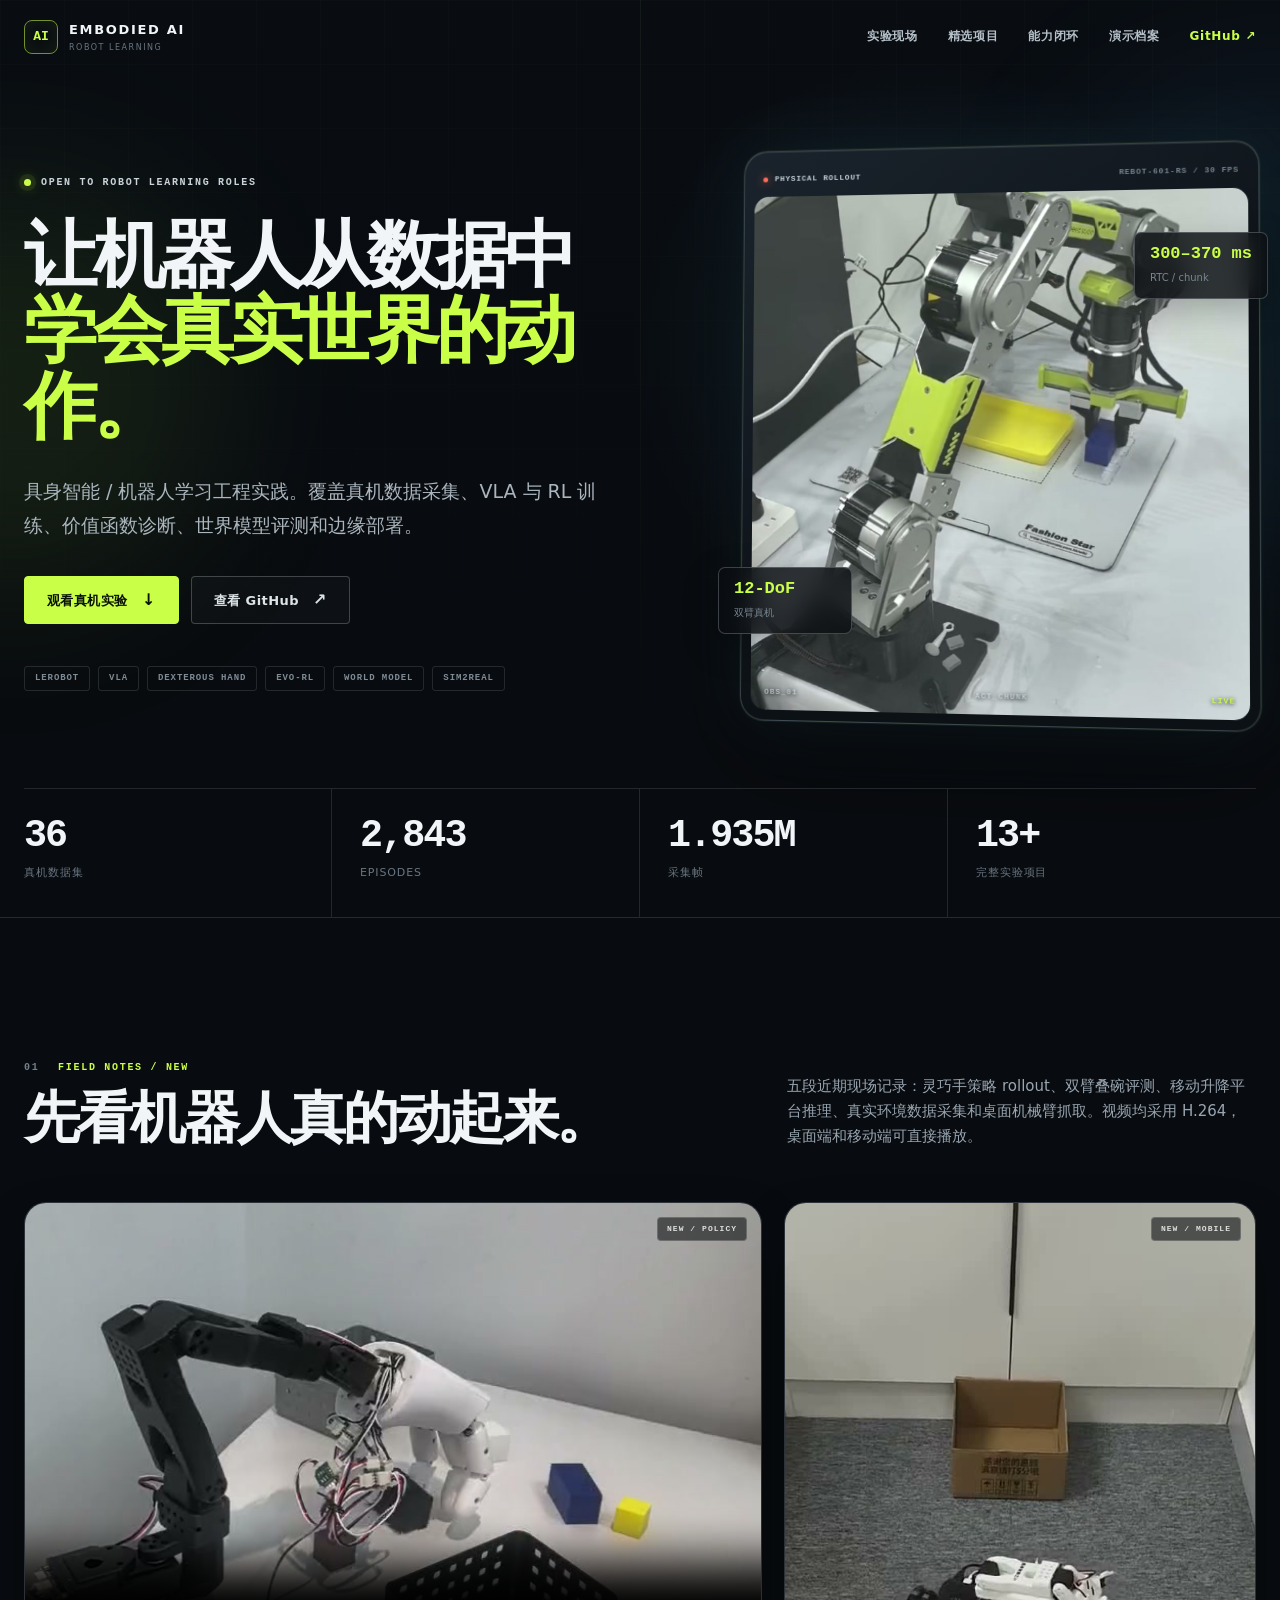
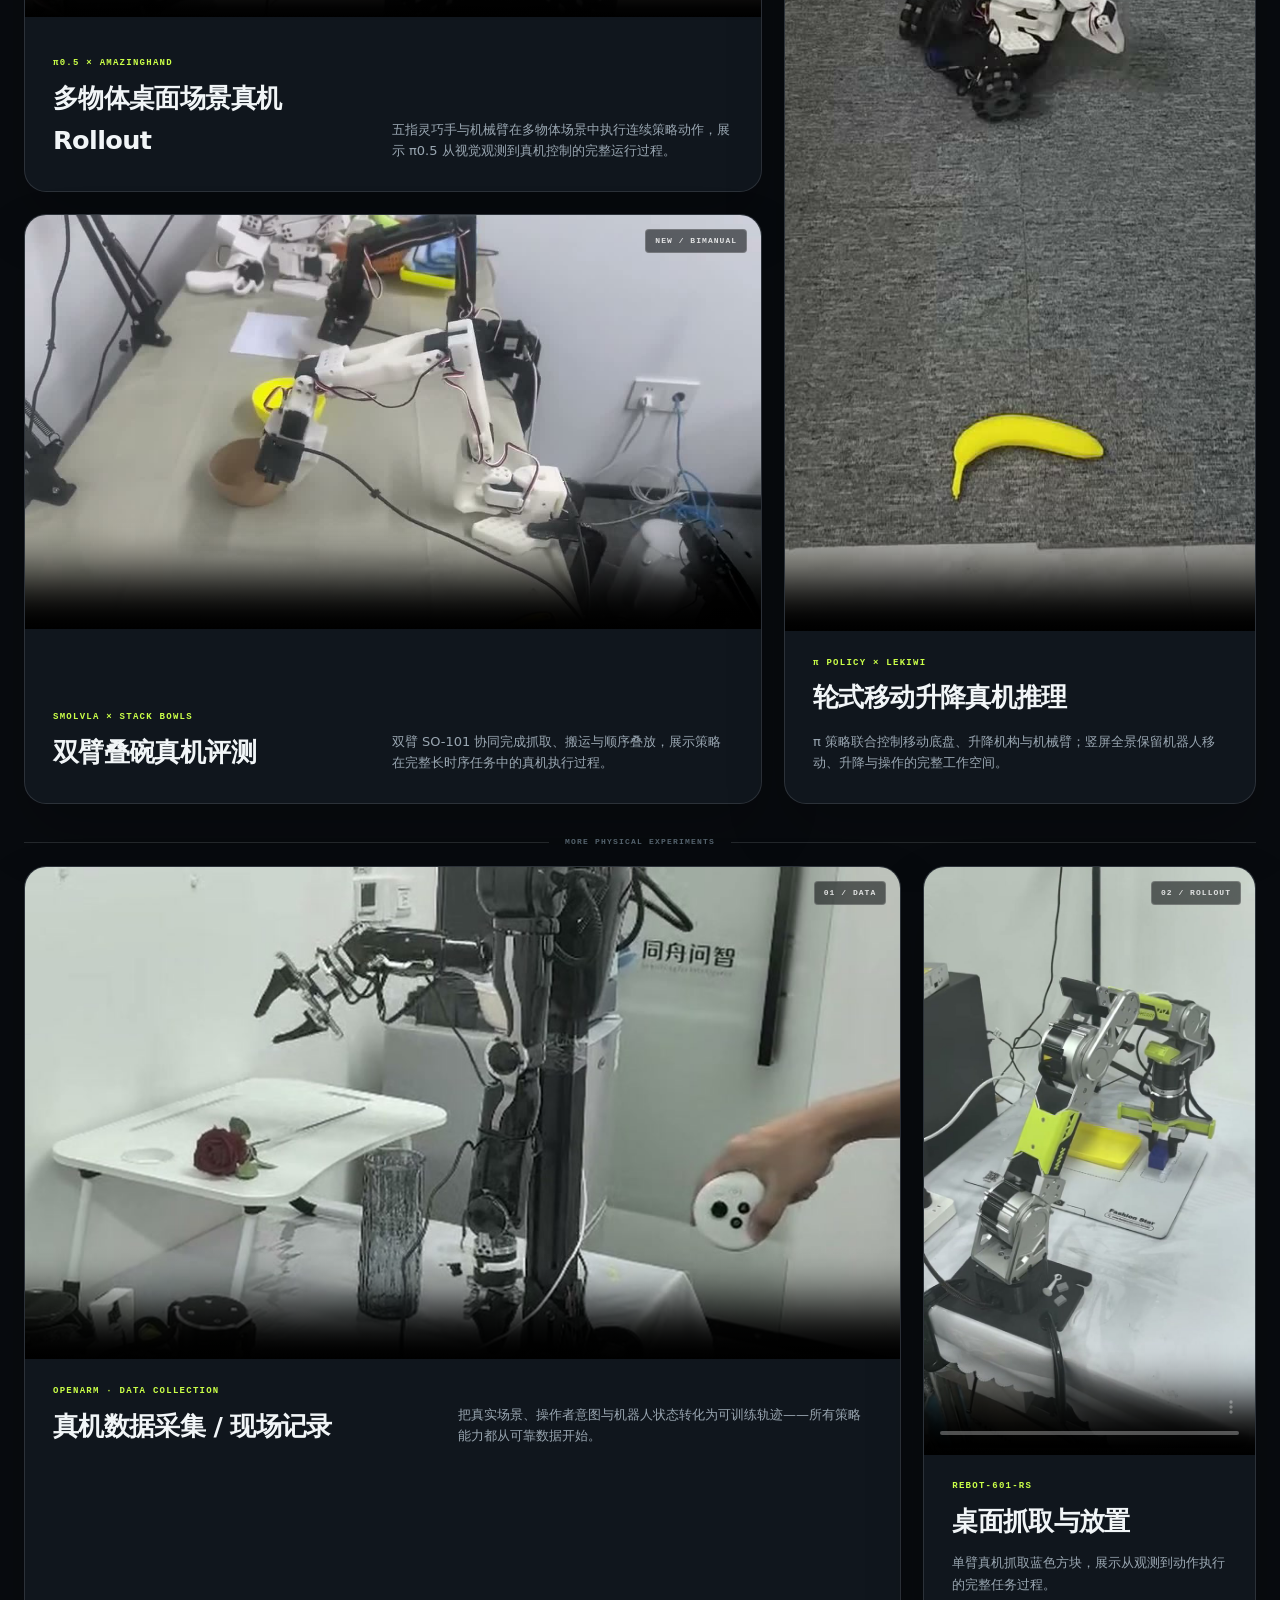
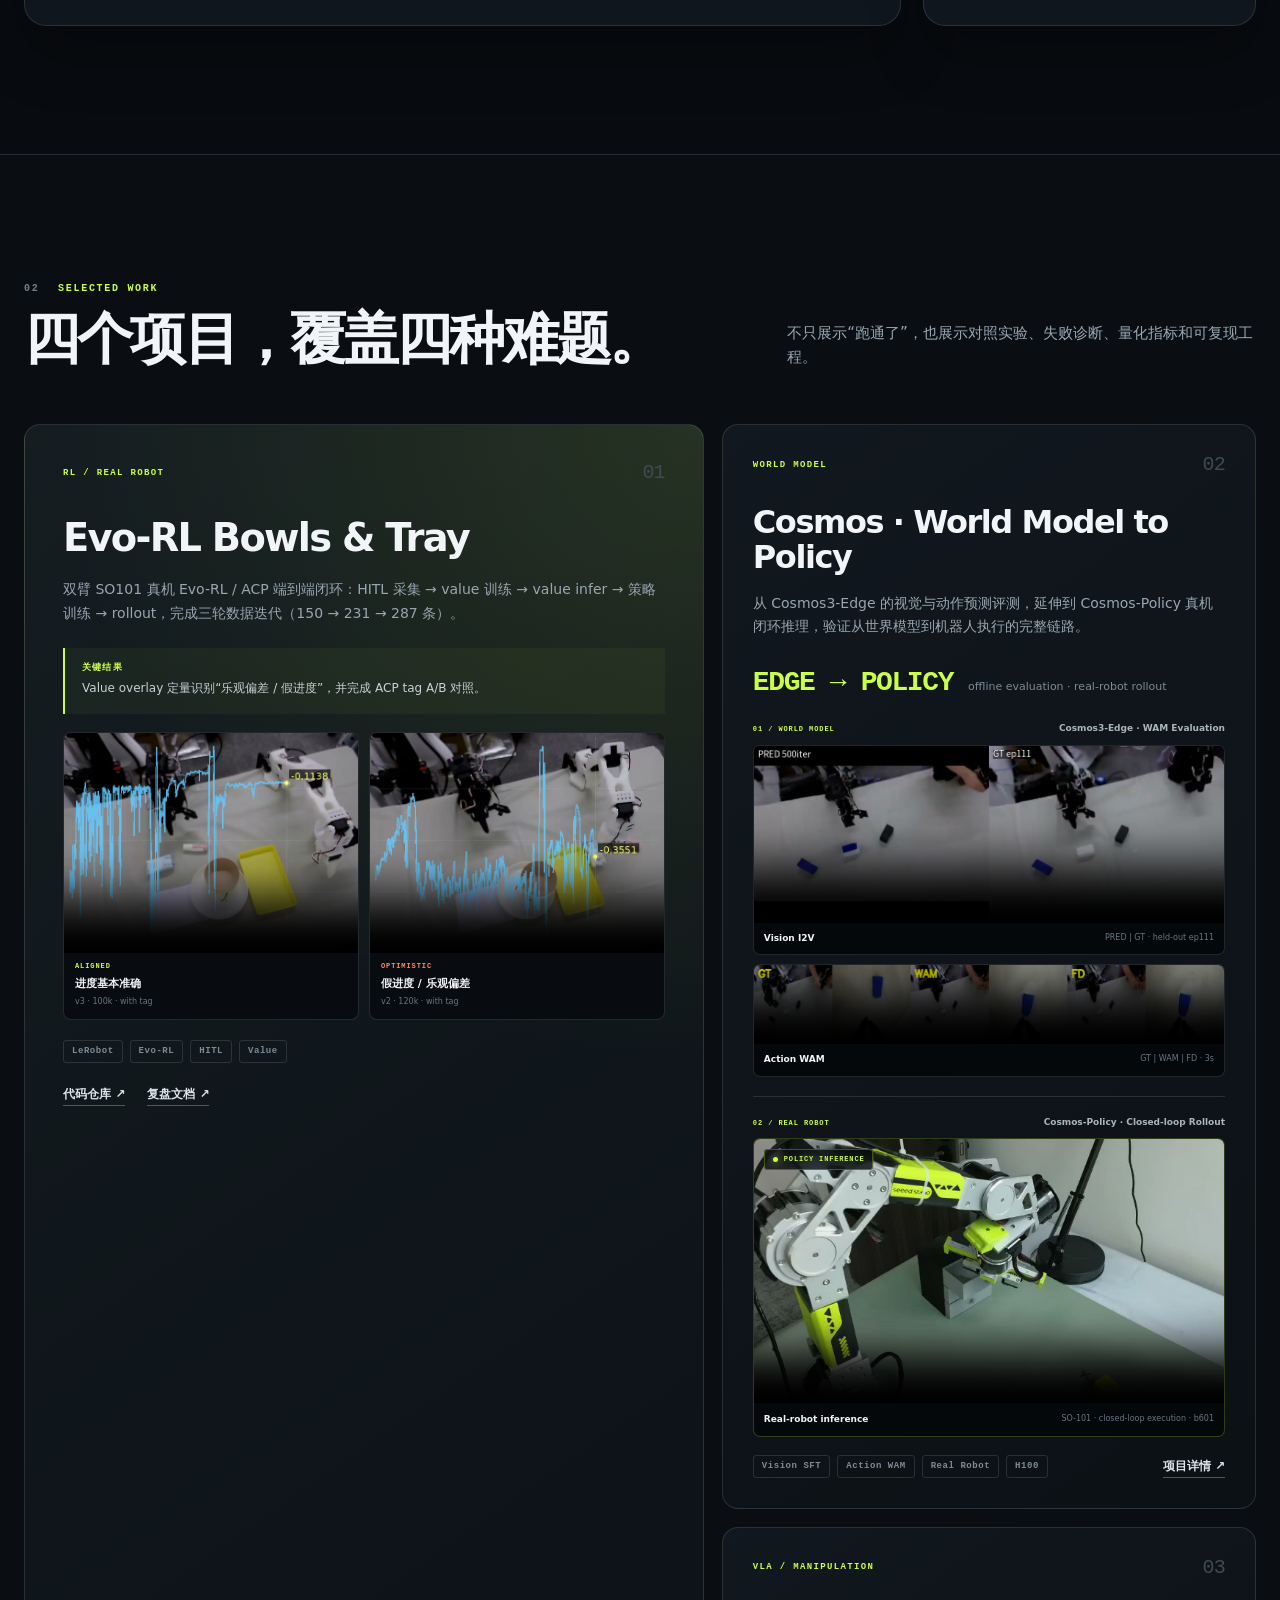
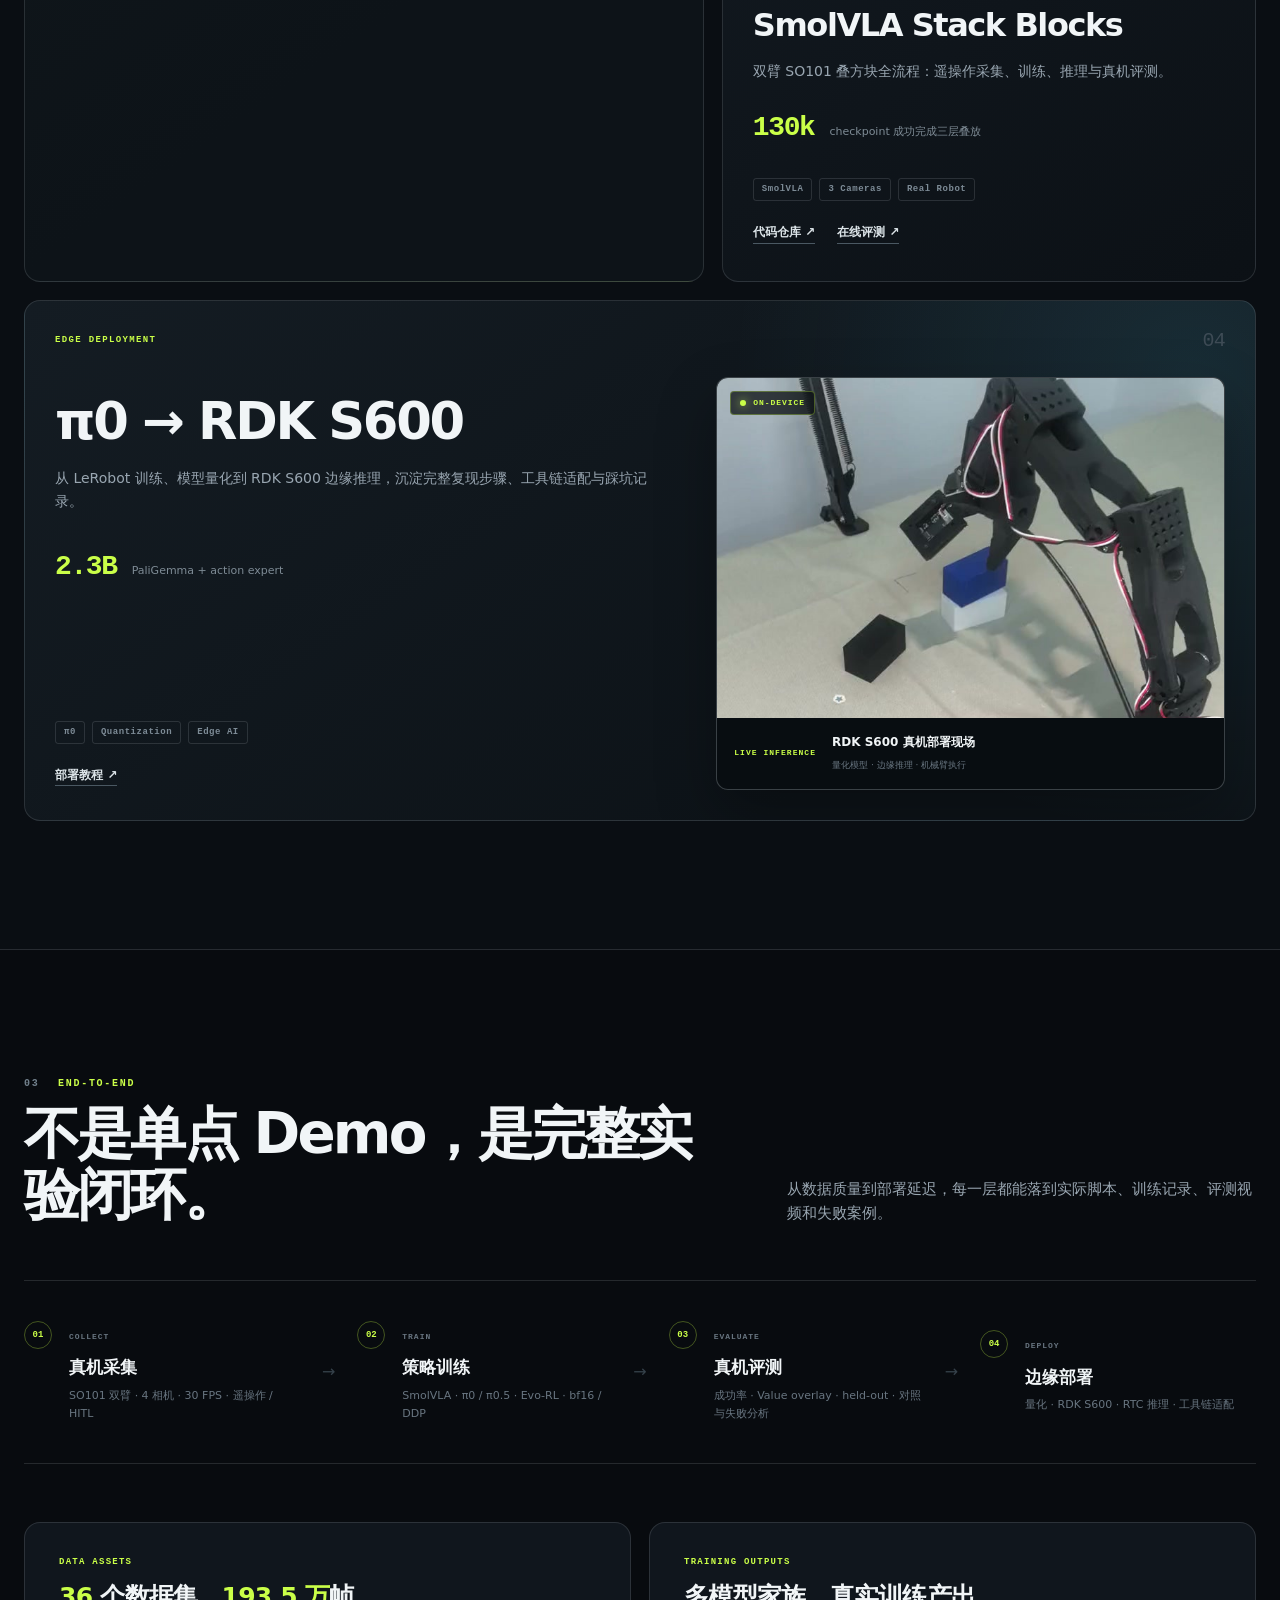
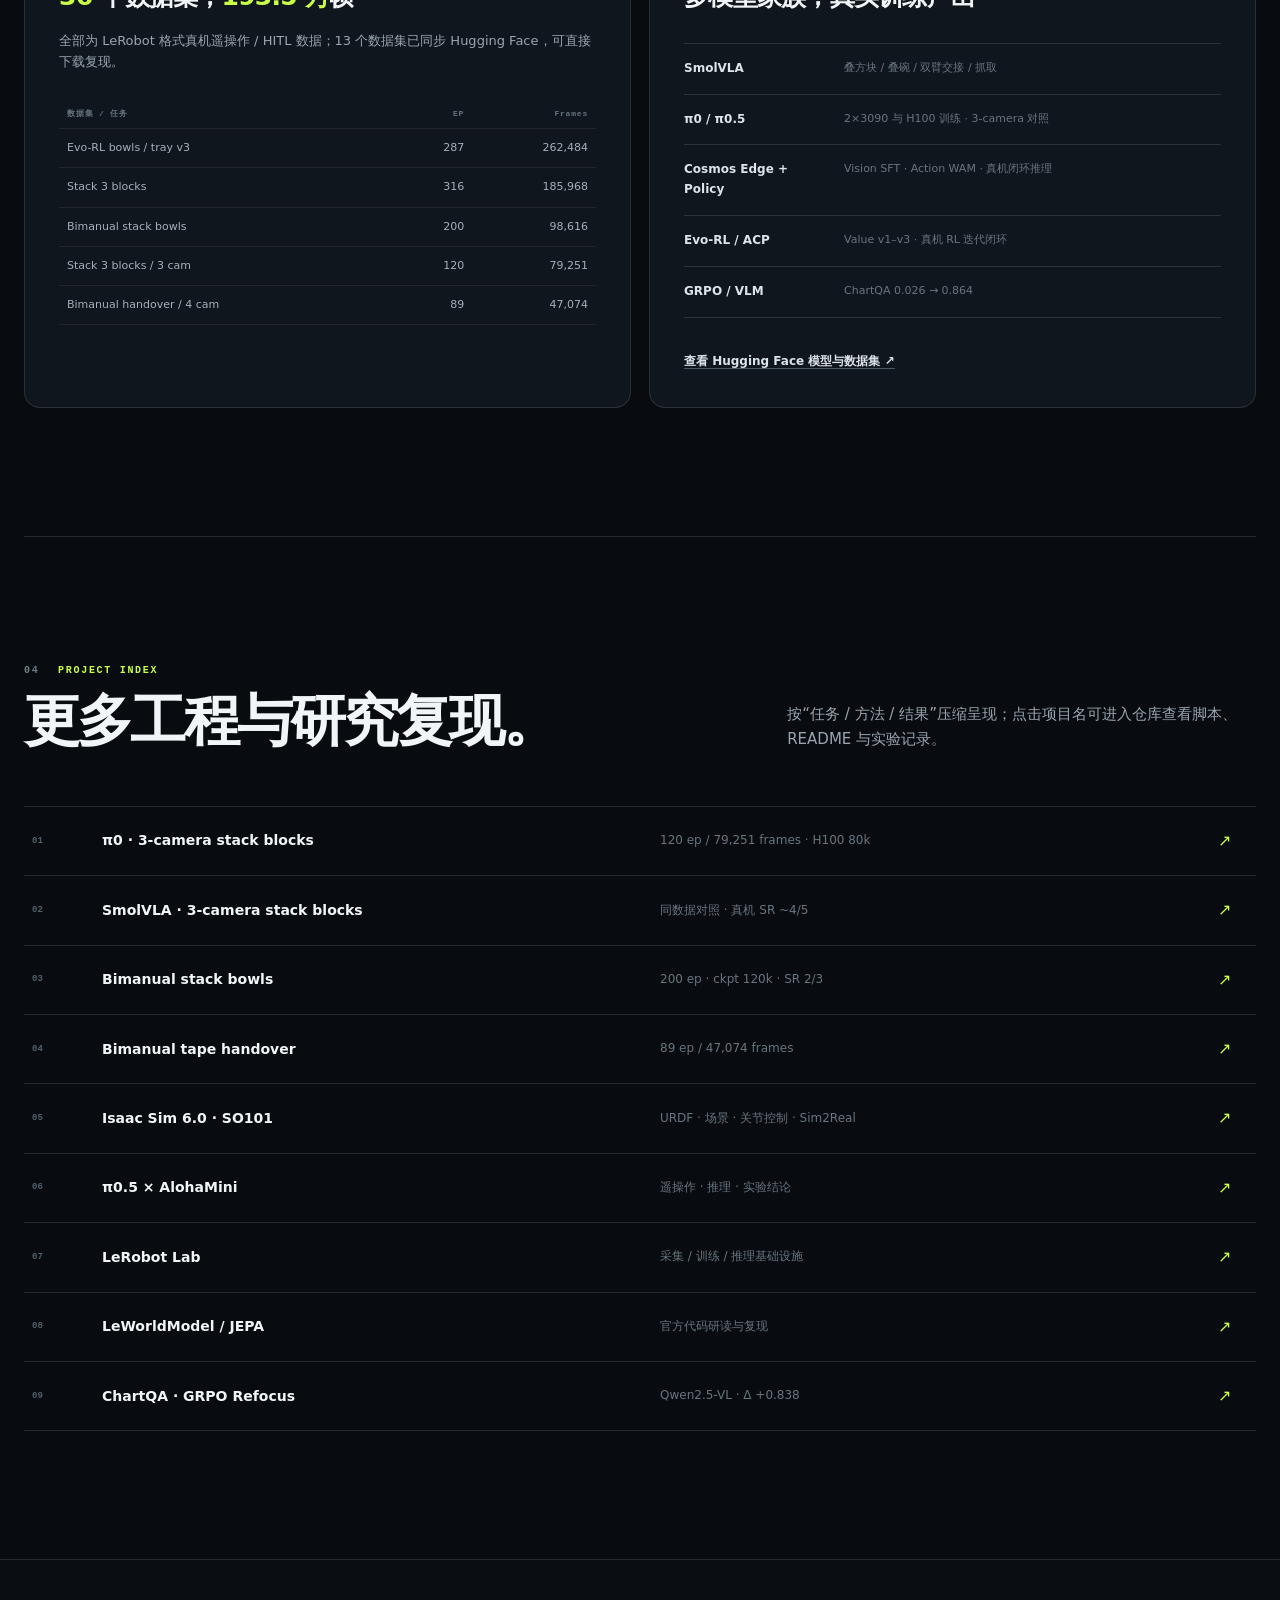
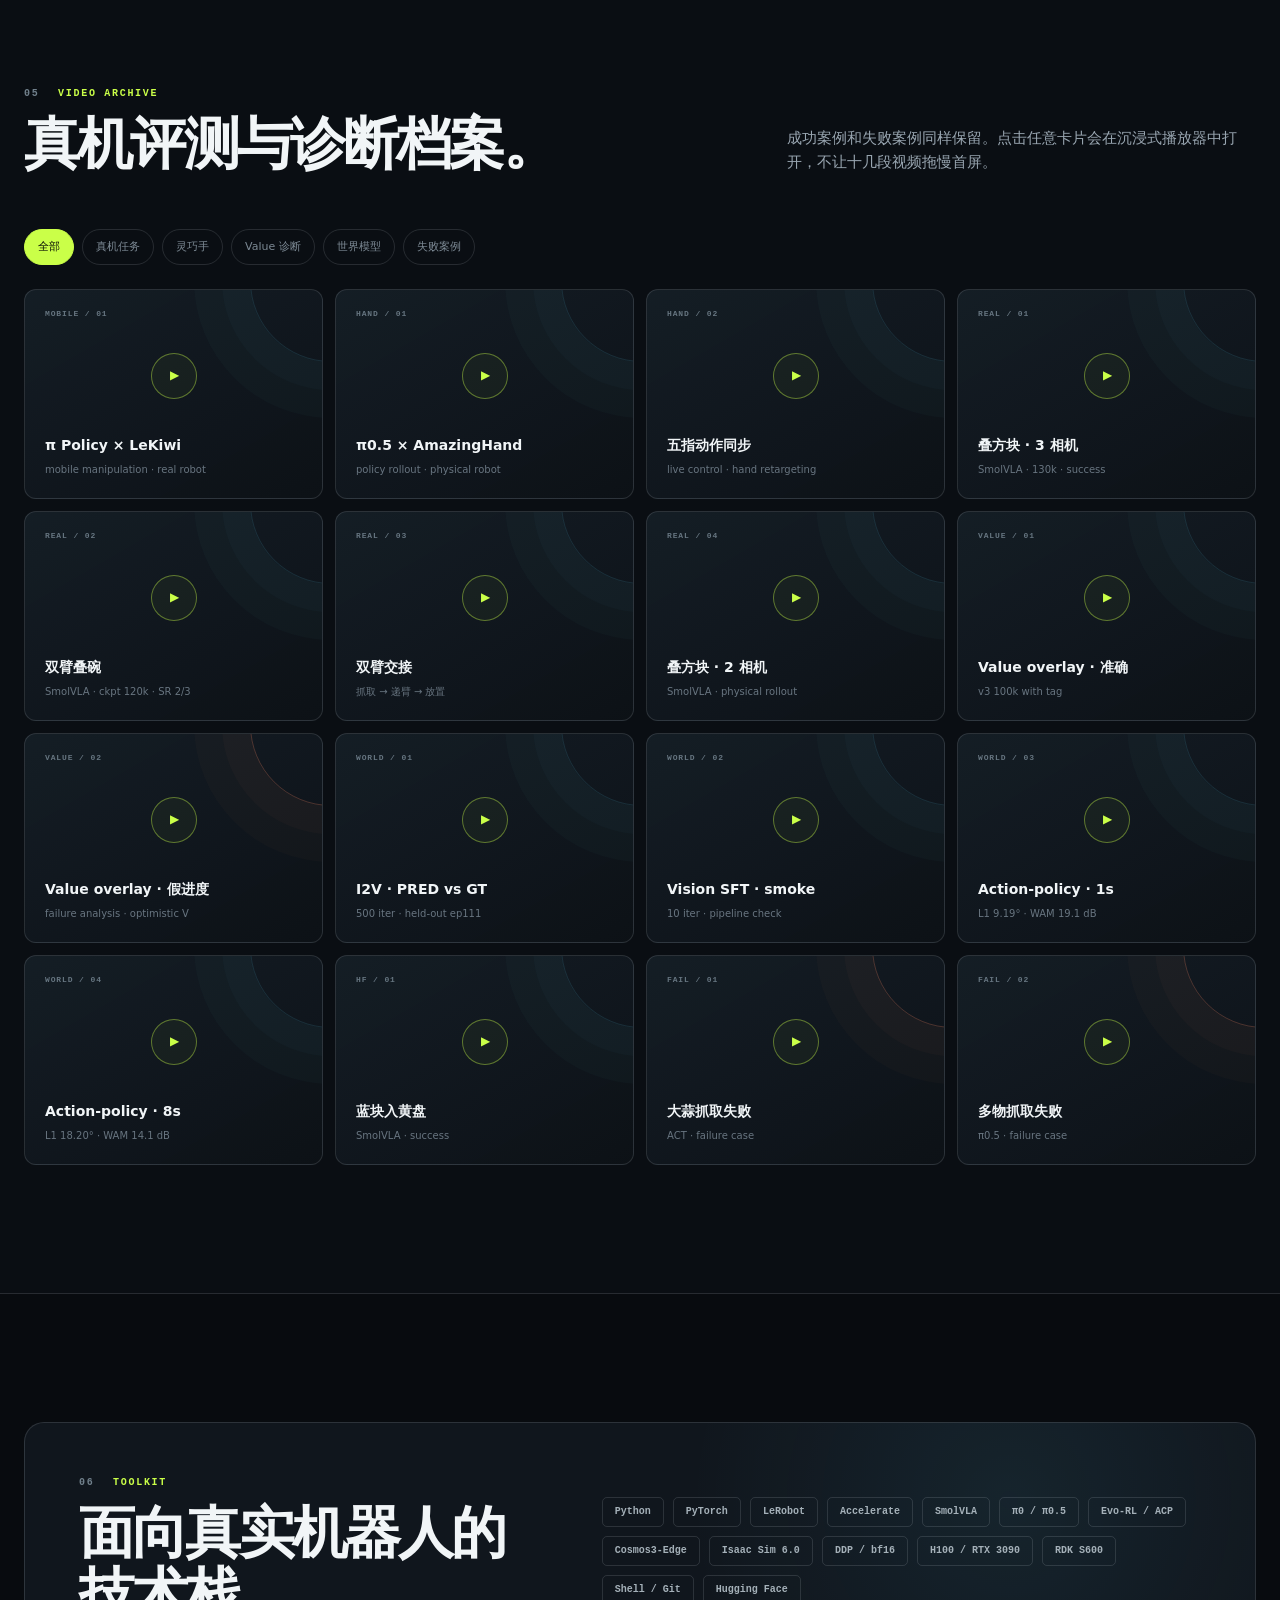
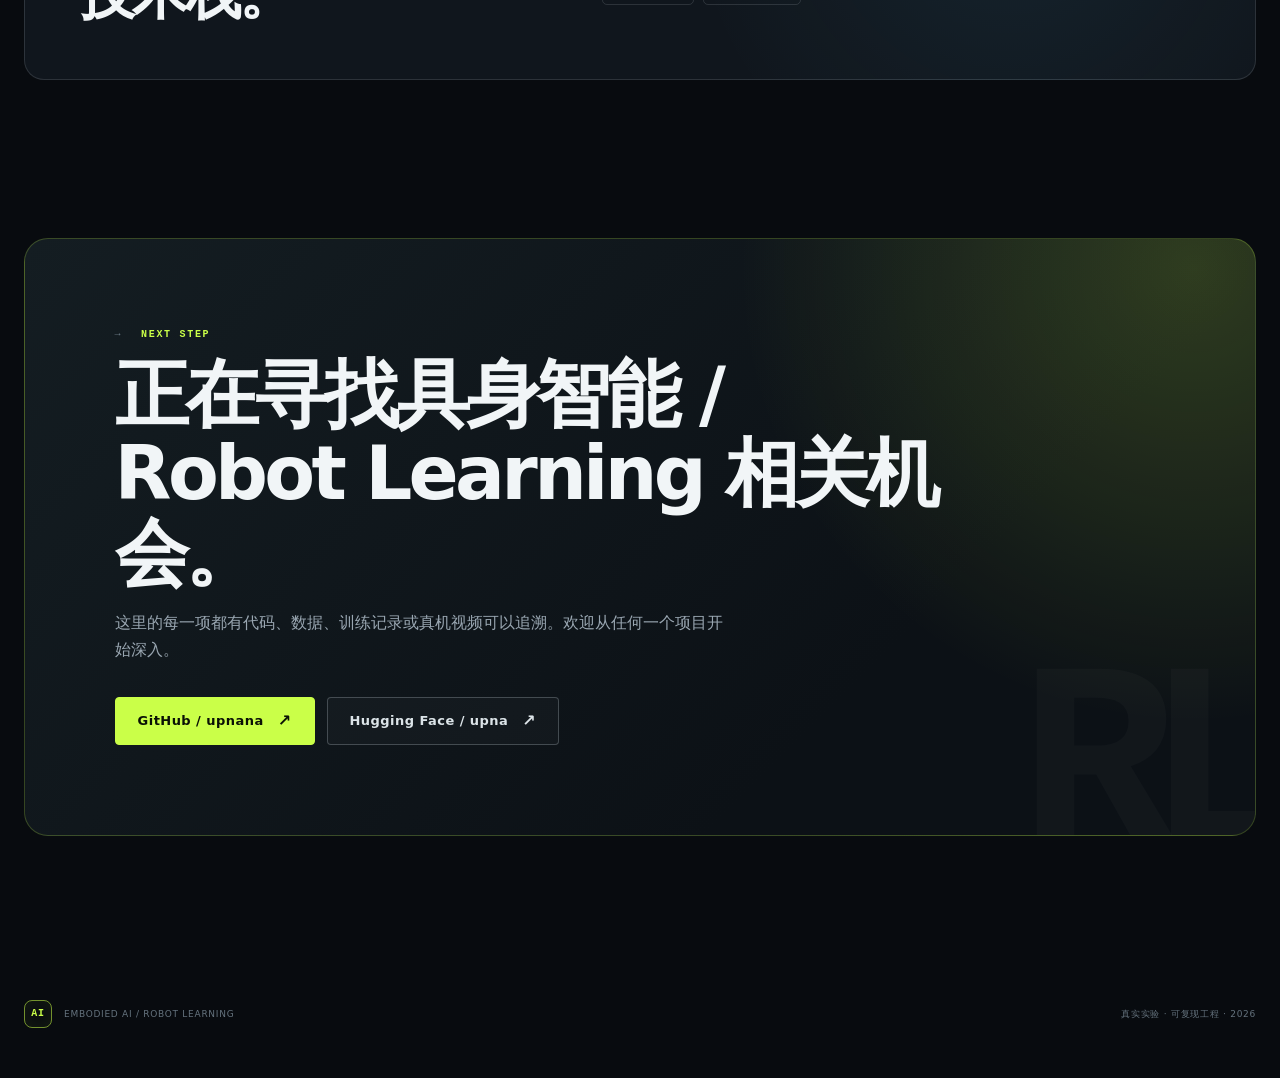
==== commit ef19fb70: "Optimize LeKiwi portrait field layout" ====
--- a/old/index.html
+++ b/old/index.html
@@ -92,7 +92,7 @@
       </div>
 
       <div class="latest-grid">
-        <article class="field-card latest-card reveal">
+        <article class="field-card latest-card latest-card-left reveal">
           <div class="media-shell landscape">
             <video controls playsinline preload="metadata" poster="assets/posters/pi05-amazing-hand.jpg">
               <source src="../media/pi05-amazing-hand.mp4" type="video/mp4">
@@ -108,7 +108,7 @@
           </div>
         </article>
 
-        <article class="field-card latest-card reveal">
+        <article class="field-card latest-card latest-card-left reveal">
           <div class="media-shell landscape">
             <video controls playsinline preload="metadata" poster="assets/posters/eval-stack-bowls.jpg" aria-label="双臂机械臂叠碗真机评测">
               <source src="../media/eval_stack_bowls.mp4" type="video/mp4">
@@ -124,8 +124,8 @@
           </div>
         </article>
 
-        <article class="field-card latest-card latest-card-wide reveal">
-          <div class="media-shell landscape">
+        <article class="field-card latest-card latest-card-portrait reveal">
+          <div class="media-shell lekiwi-portrait">
             <video controls playsinline preload="metadata" poster="assets/posters/lekiwi-pi-inference.jpg" aria-label="π Policy 轮式移动升降平台真机推理演示">
               <source src="../media/lekiwi-pi-inference.mp4" type="video/mp4">
             </video>
@@ -136,7 +136,7 @@
               <p class="card-kicker">π POLICY × LEKIWI</p>
               <h3>轮式移动升降真机推理</h3>
             </div>
-            <p>π 策略联合控制移动底盘、升降机构与机械臂，在动态工作空间中完成移动操作任务的真机 rollout。</p>
+            <p>π 策略联合控制移动底盘、升降机构与机械臂；竖屏全景保留机器人移动、升降与操作的完整工作空间。</p>
           </div>
         </article>
       </div>
--- a/old/assets/css/styles.css
+++ b/old/assets/css/styles.css
@@ -203,10 +203,14 @@
 .card-kicker { margin: 0 0 8px; color: var(--acid); font: 650 9px/1.2 ui-monospace, SFMono-Regular, Menlo, Consolas, monospace; letter-spacing: .14em; }
 
 .field-section { padding-top: 144px; }
-.latest-grid { display: grid; grid-template-columns: repeat(2, minmax(0, 1fr)); gap: 22px; margin-bottom: 34px; }
-.latest-card-wide { grid-column: 1 / -1; }
+.latest-grid { display: grid; grid-template-columns: minmax(0, 1.22fr) minmax(300px, .78fr); grid-template-rows: repeat(2, auto); gap: 22px; margin-bottom: 34px; align-items: stretch; }
+.latest-card-left { grid-column: 1; }
+.latest-card-portrait { grid-column: 2; grid-row: 1 / span 2; }
 .latest-card { border-color: rgba(202,255,72,.22); background: radial-gradient(circle at 100% 0, rgba(202,255,72,.08), transparent 38%), var(--surface); }
 .latest-card .field-copy { min-height: 174px; }
+.latest-card-portrait .field-copy { grid-template-columns: 1fr; gap: 12px; min-height: 0; }
+.lekiwi-portrait { flex: 1; min-height: 0; display: grid; place-items: center; background: radial-gradient(circle at 50% 42%, rgba(202,255,72,.08), transparent 52%), #030405; }
+.lekiwi-portrait video { width: 100%; height: 100%; aspect-ratio: 9 / 16; object-fit: contain; }
 .field-divider { display: flex; align-items: center; gap: 16px; margin: 0 0 20px; color: #55636e; font: 600 8px/1 ui-monospace, SFMono-Regular, Menlo, Consolas, monospace; letter-spacing: .15em; }
 .field-divider::before, .field-divider::after { content: ""; height: 1px; flex: 1; background: var(--line); }
 .field-grid { display: grid; grid-template-columns: minmax(0, 1.45fr) minmax(330px, .55fr); gap: 22px; align-items: stretch; }
@@ -419,8 +423,9 @@
   .note-right { right: -4px; top: 70px; }
   .visual-note { min-width: 120px; }
   .field-grid { display: block; }
-  .latest-grid { grid-template-columns: 1fr; }
-  .latest-card-wide { grid-column: auto; }
+  .latest-grid { grid-template-columns: 1fr; grid-template-rows: none; }
+  .latest-card-left, .latest-card-portrait { grid-column: auto; grid-row: auto; }
+  .lekiwi-portrait { height: min(150vw, 720px); }
   .field-card + .field-card { margin-top: 18px; }
   .field-card-tall { display: block; }
   .media-shell.portrait { height: 630px; min-height: 0; }
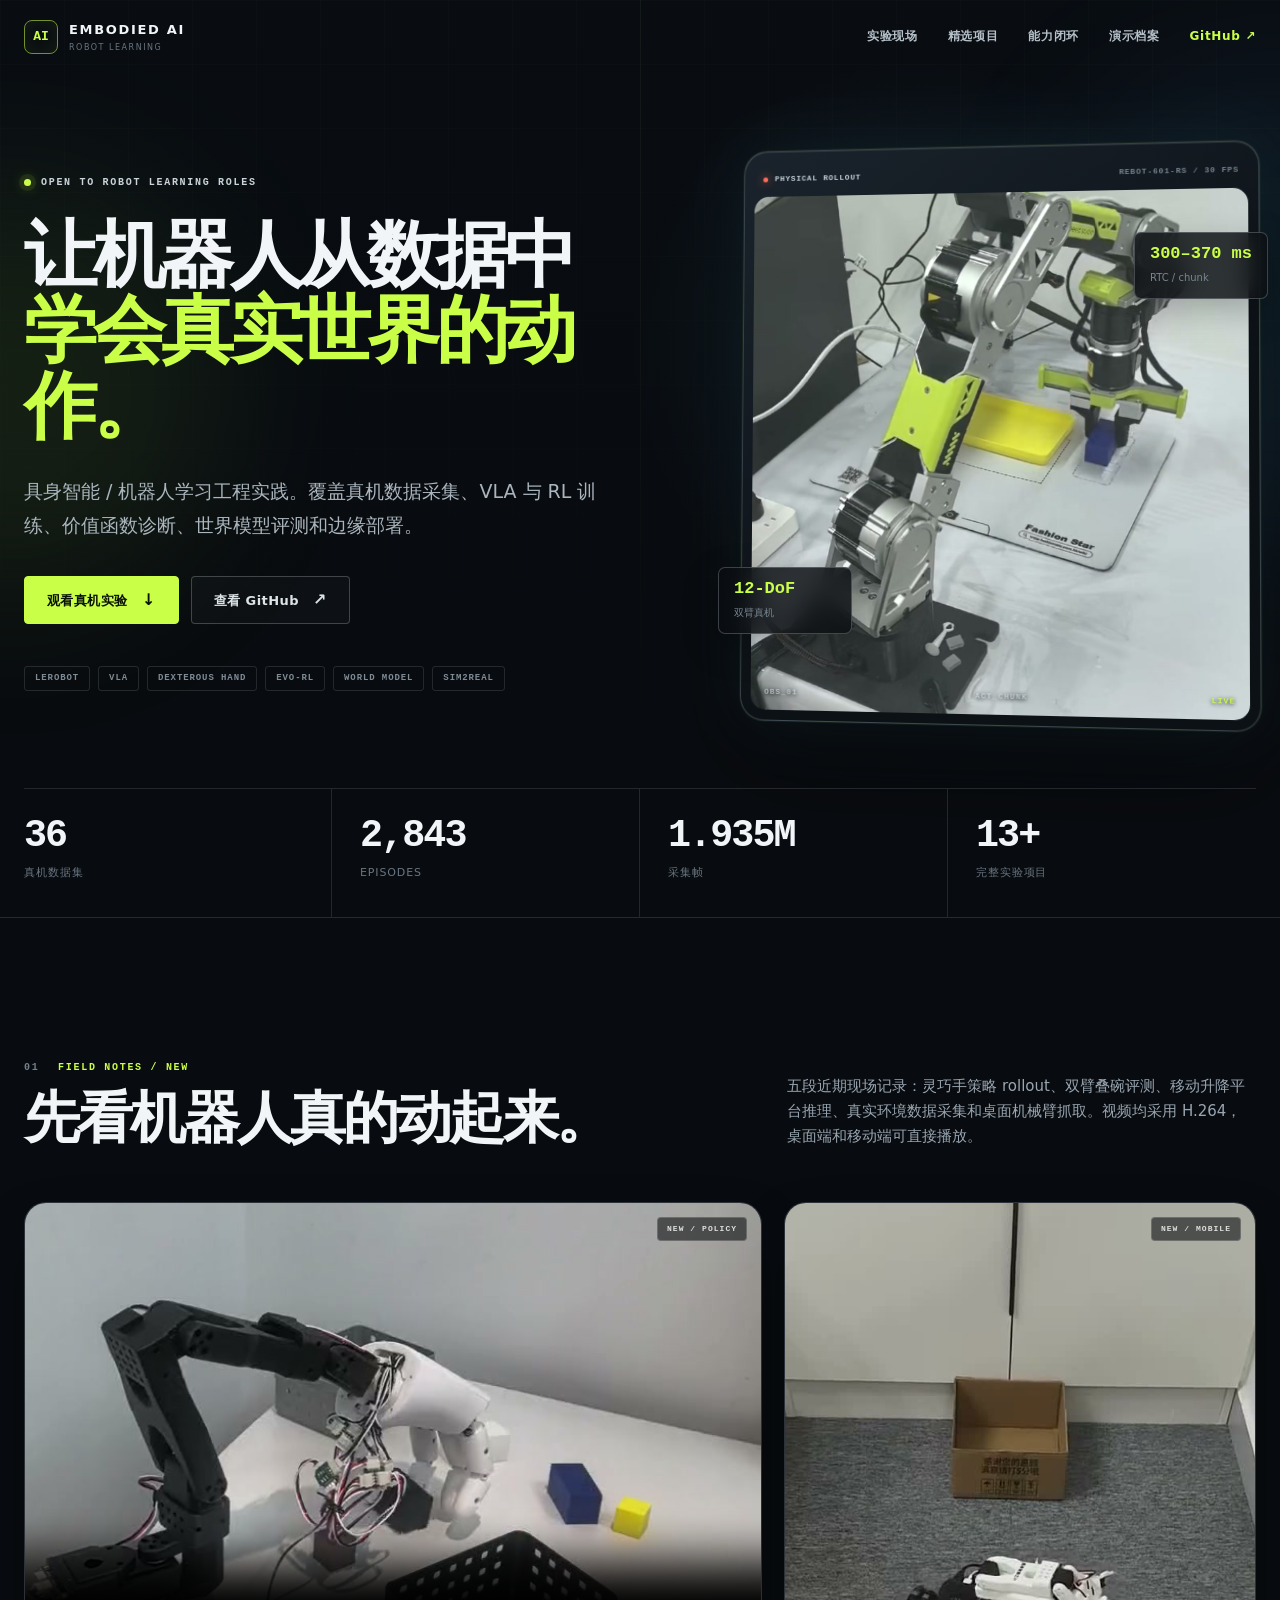
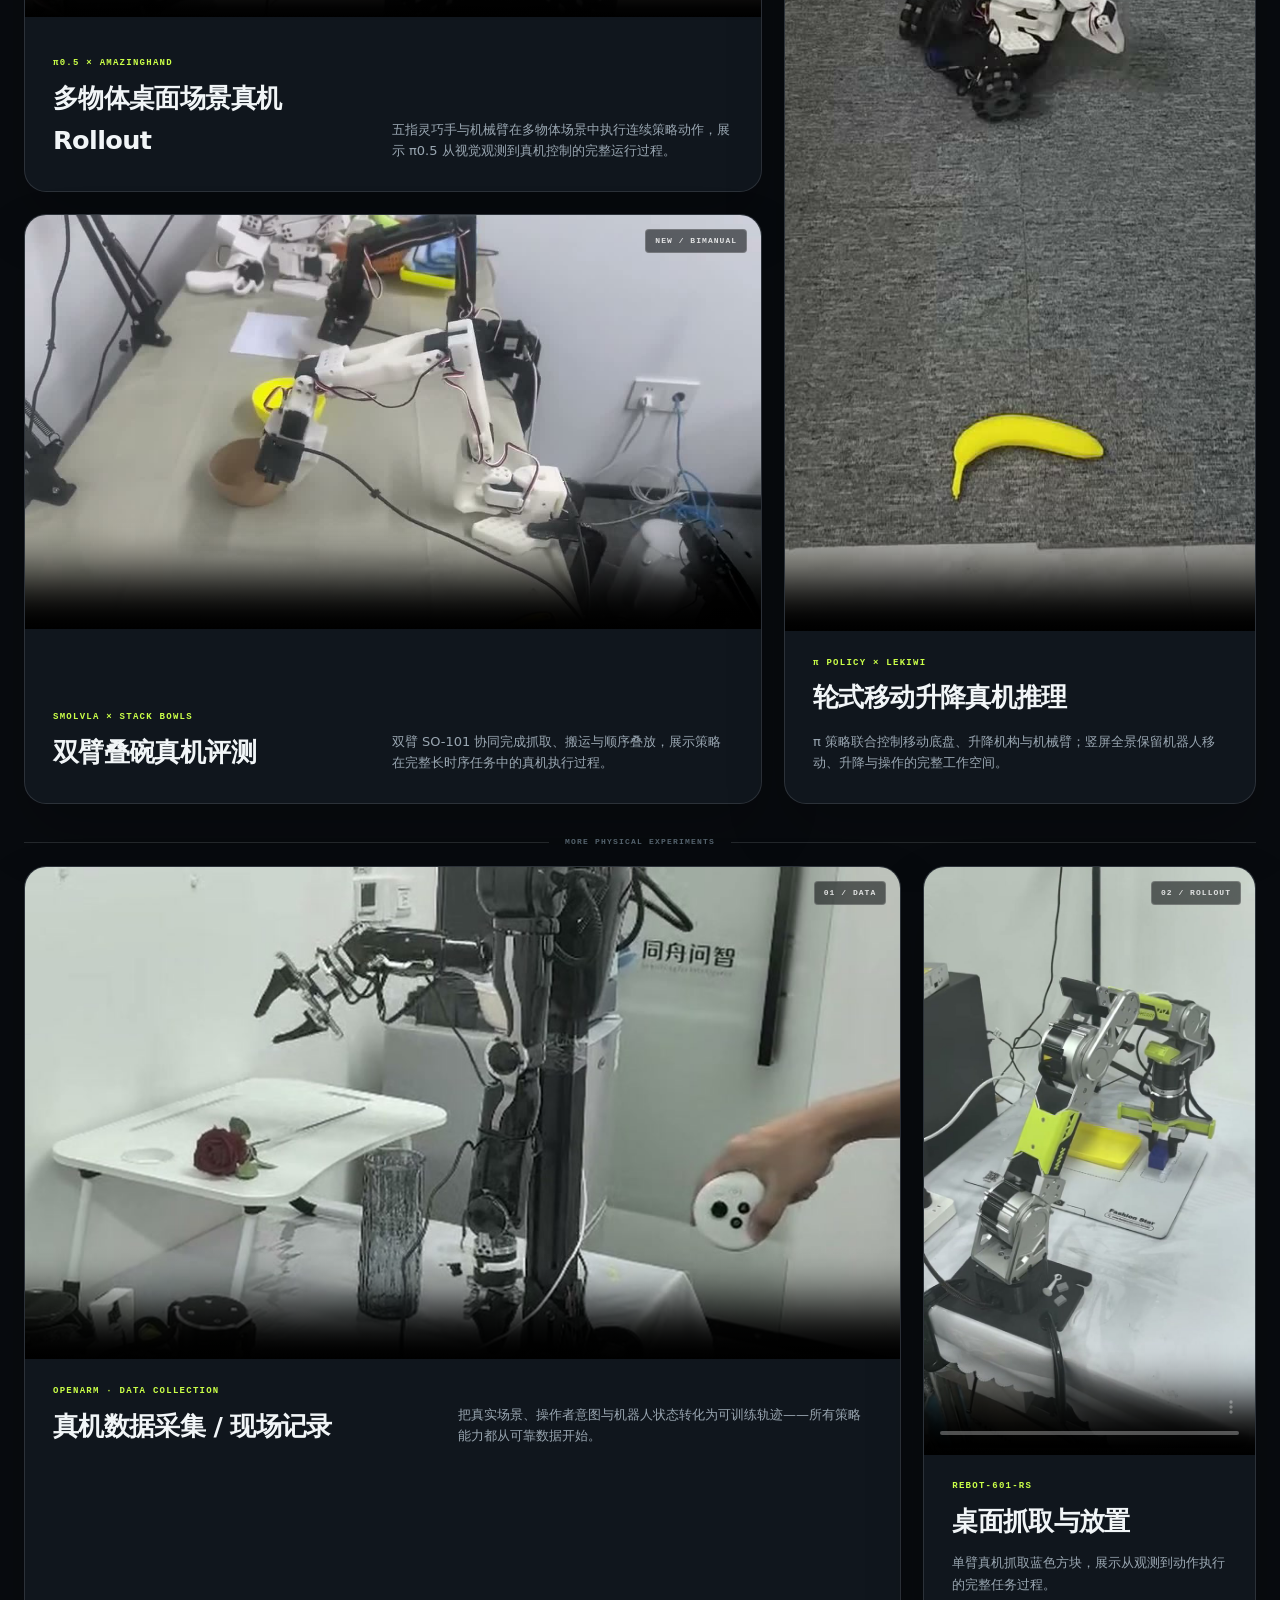
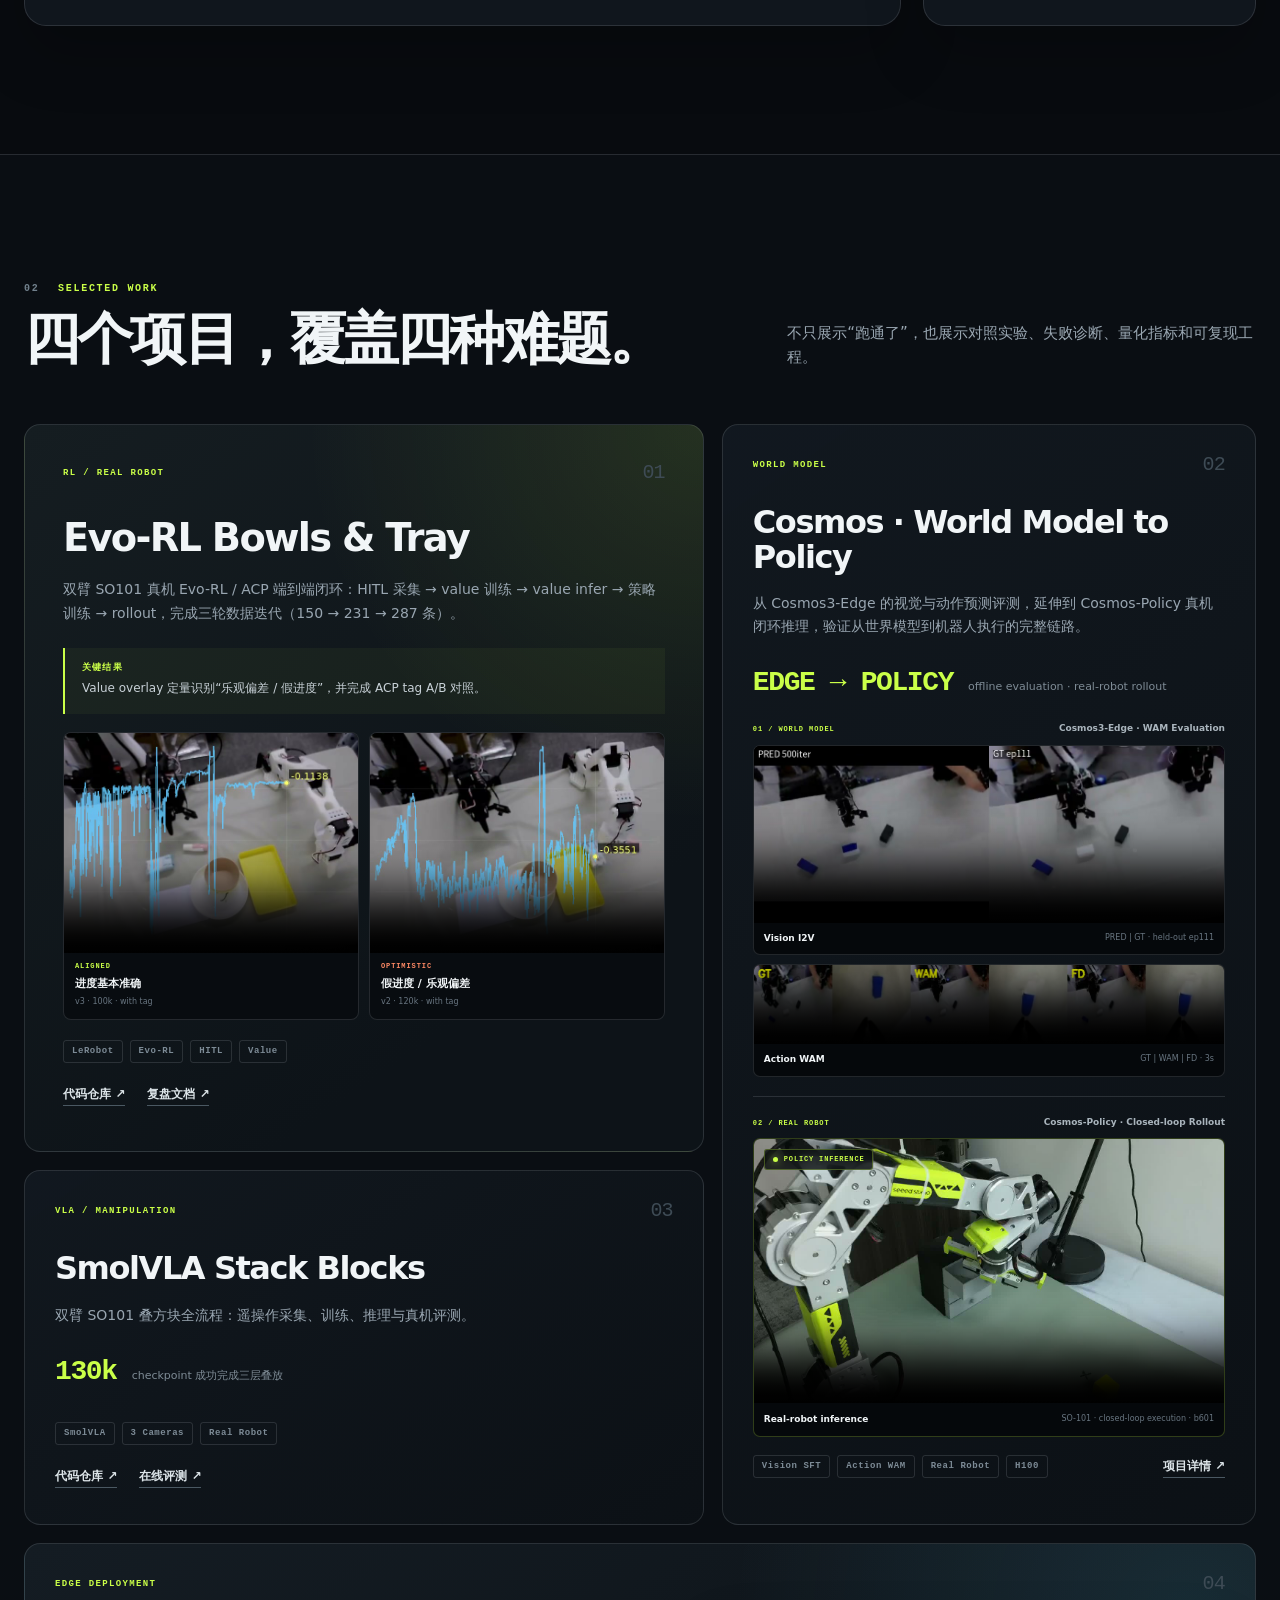
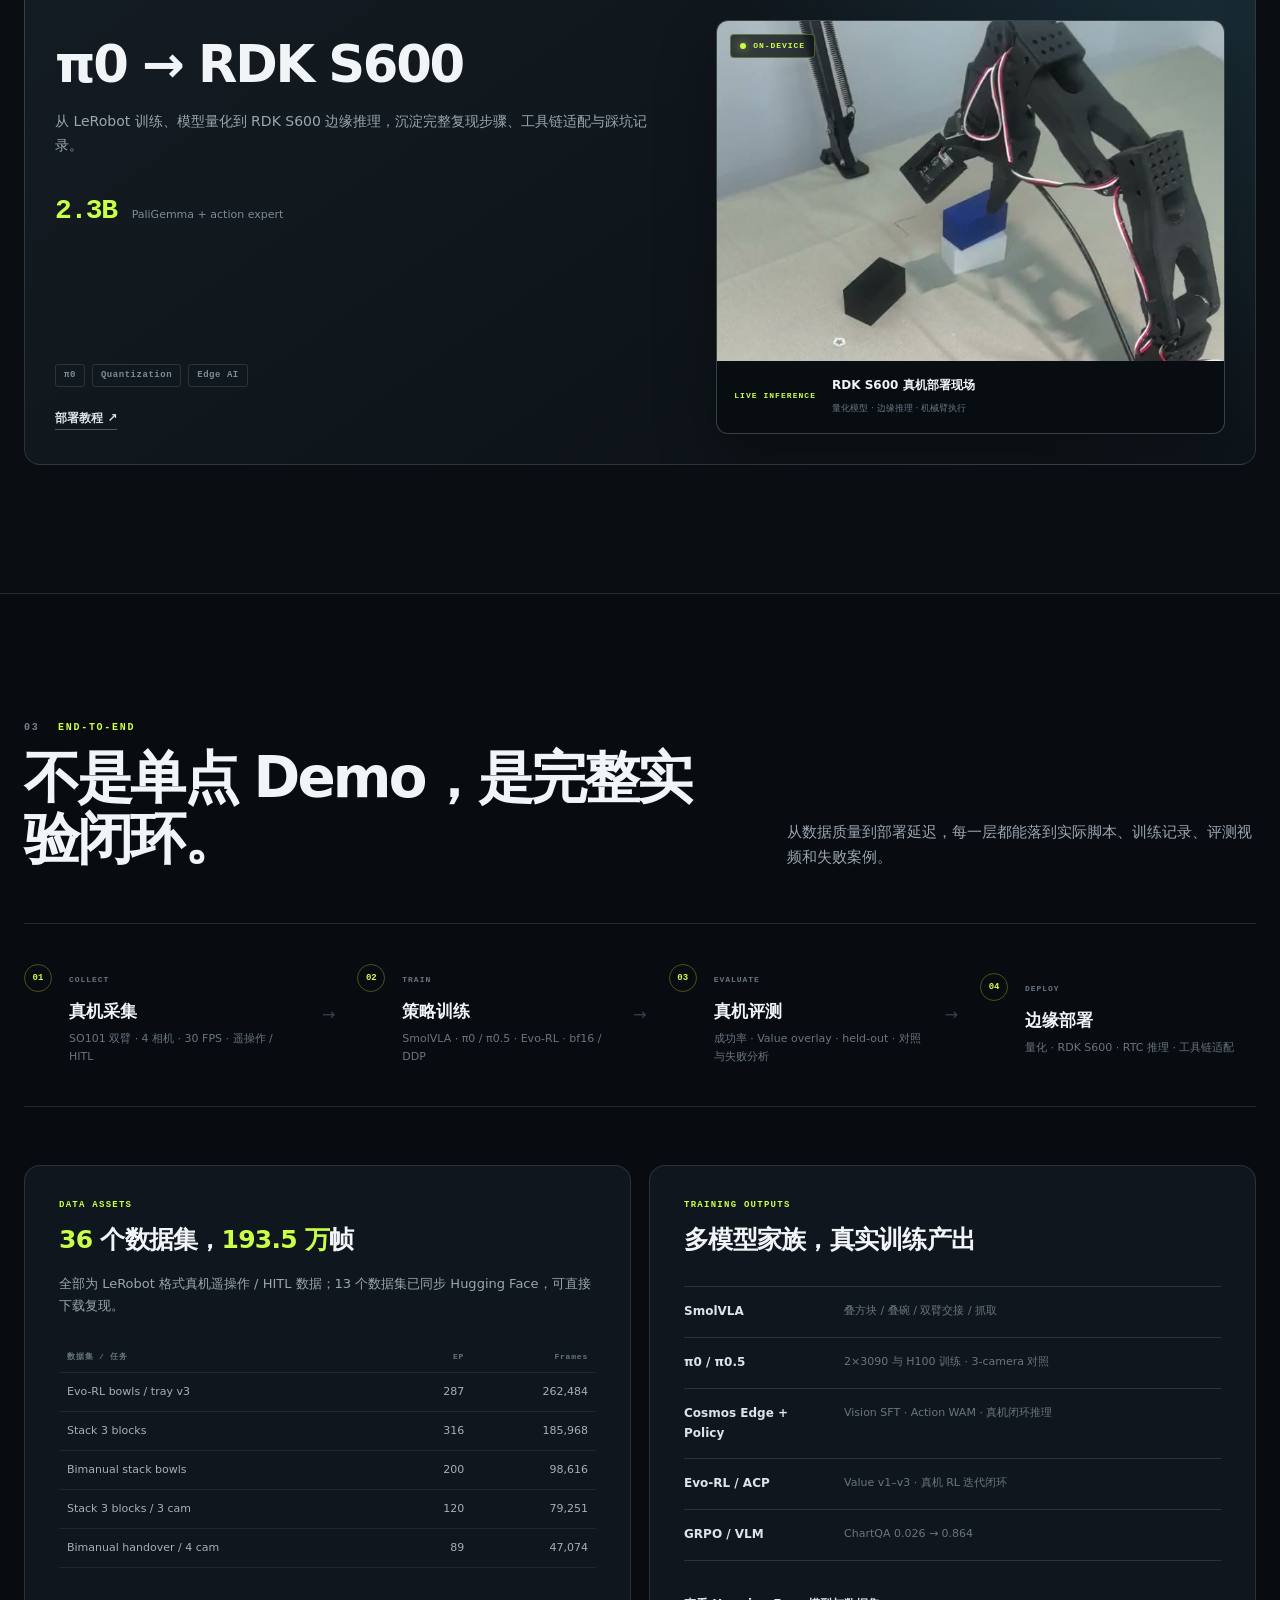
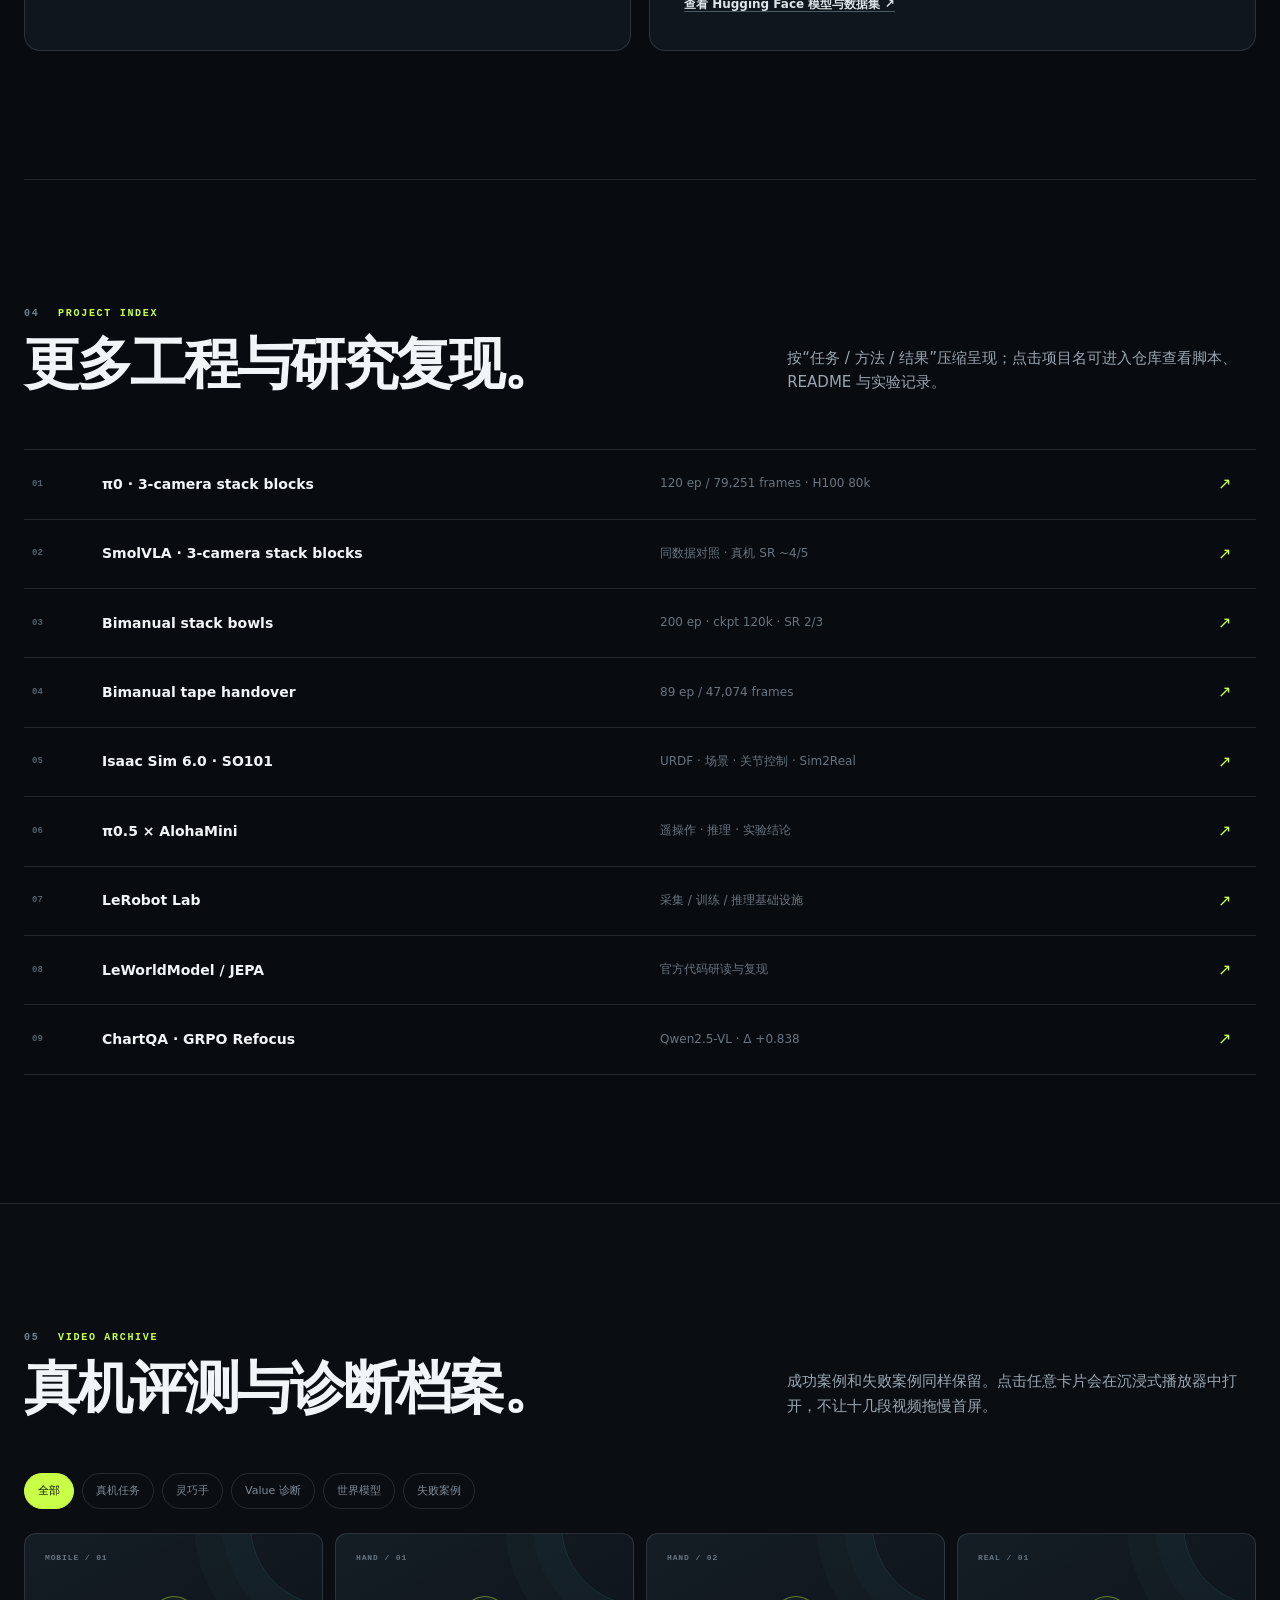
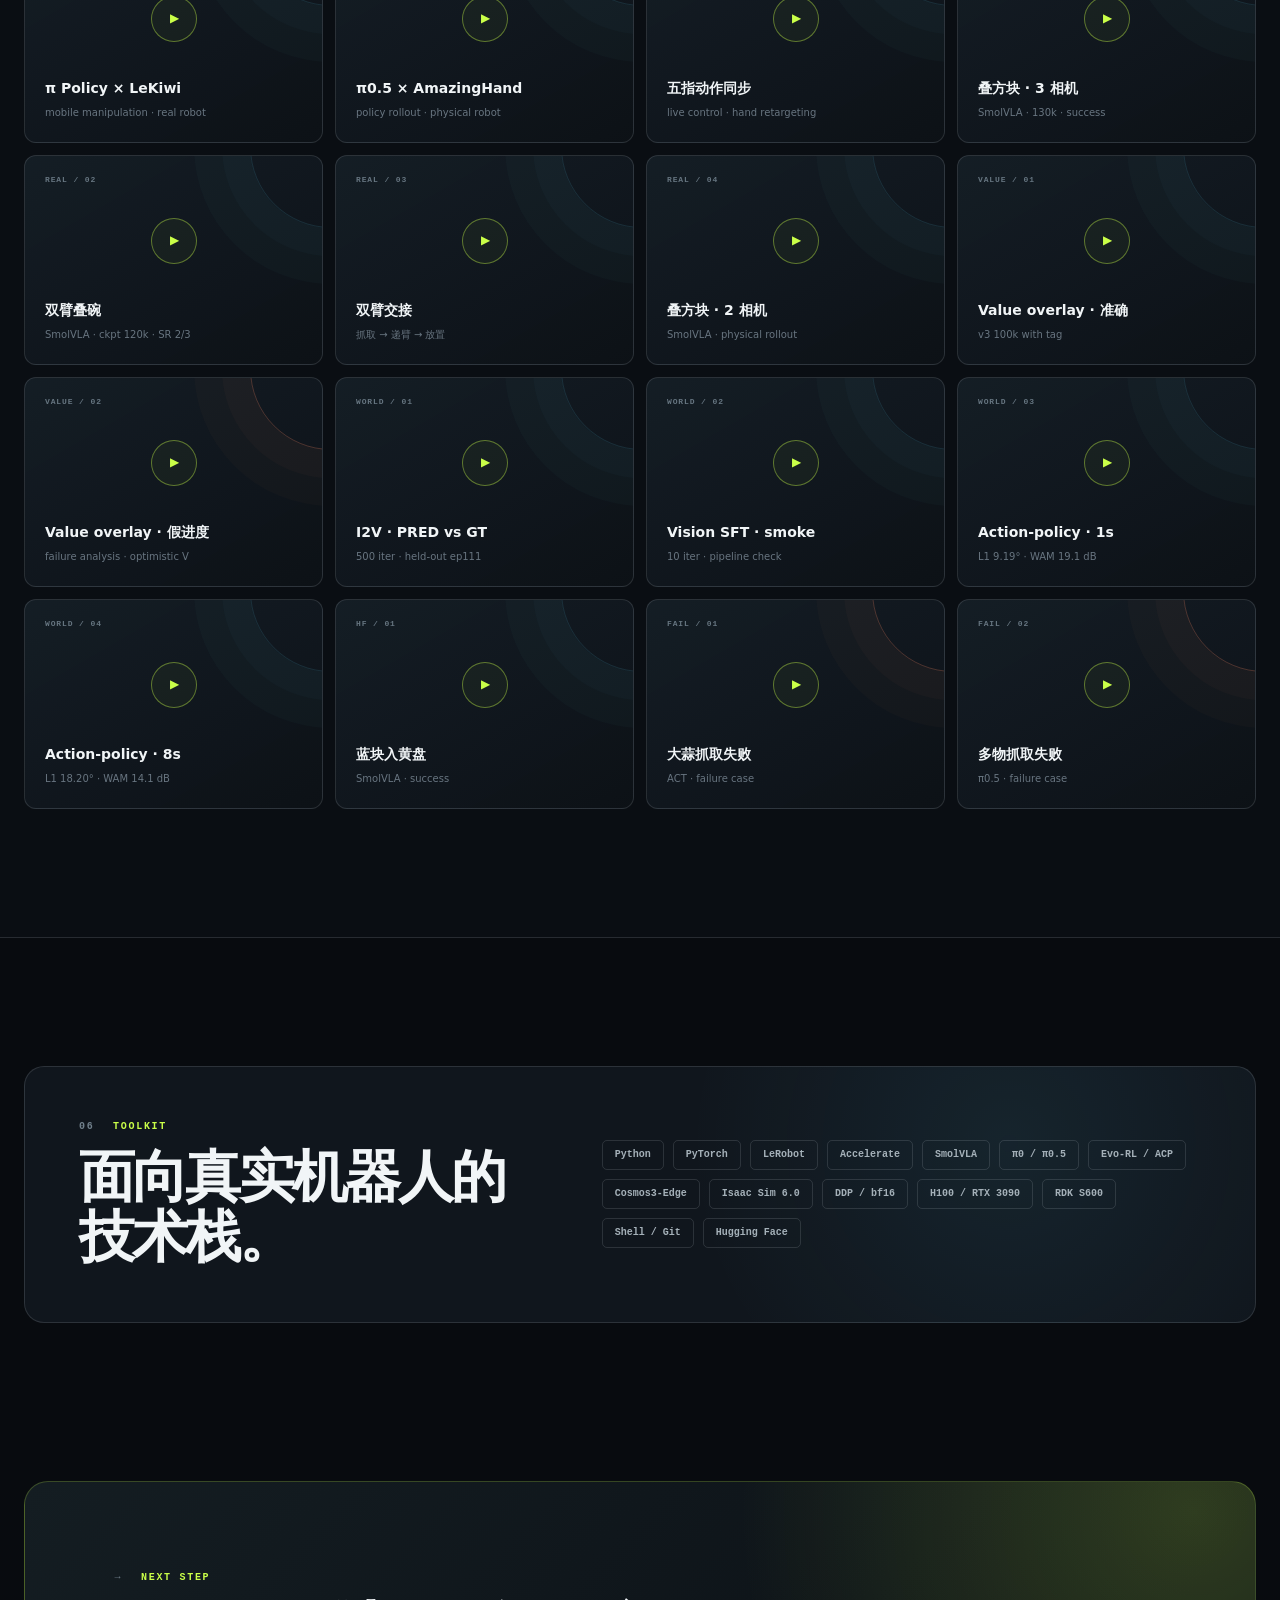
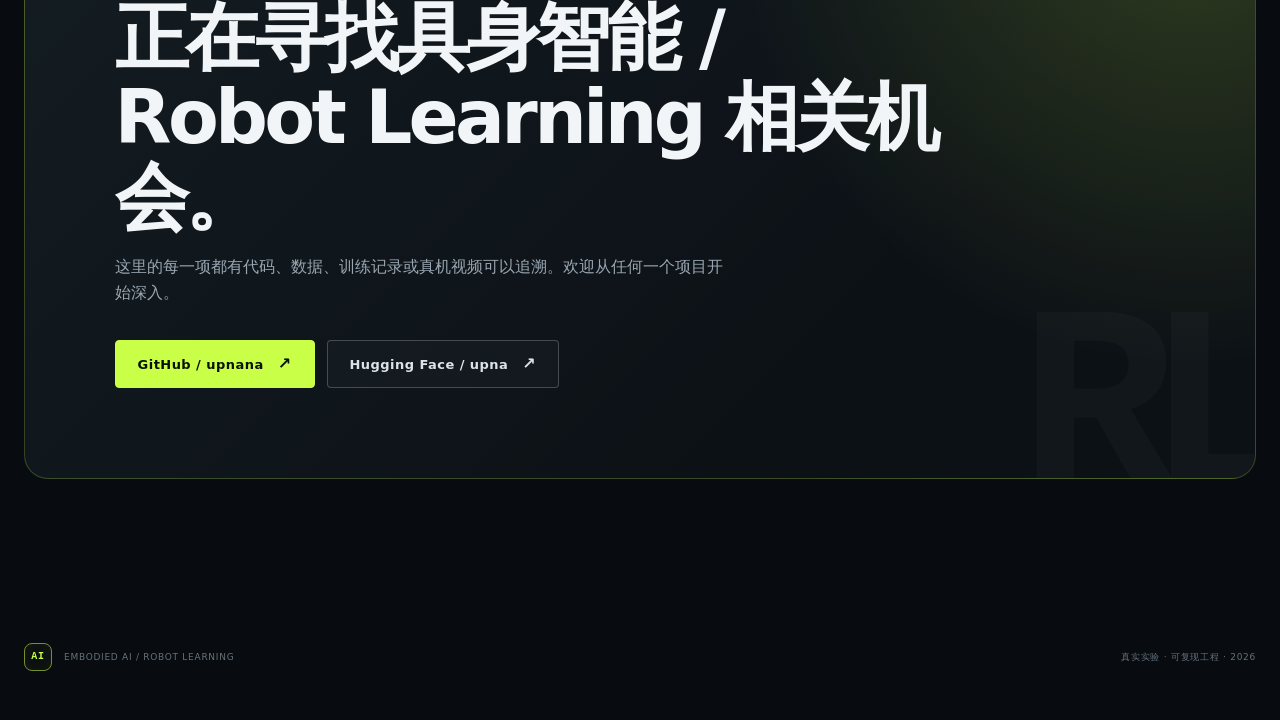
==== commit 488ca535: "Remove featured project whitespace" ====
--- a/old/index.html
+++ b/old/index.html
@@ -214,7 +214,7 @@
           </div>
         </article>
 
-        <article class="project-card reveal">
+        <article class="project-card project-card-cosmos reveal">
           <div class="project-topline"><span>WORLD MODEL</span><b>02</b></div>
           <h3>Cosmos · World Model to Policy</h3>
           <p>从 Cosmos3-Edge 的视觉与动作预测评测，延伸到 Cosmos-Policy 真机闭环推理，验证从世界模型到机器人执行的完整链路。</p>
--- a/old/assets/css/styles.css
+++ b/old/assets/css/styles.css
@@ -230,7 +230,8 @@
 .project-bento { display: grid; grid-template-columns: 1.12fr .88fr; gap: 18px; }
 .project-card { position: relative; min-height: 355px; padding: 30px; border: 1px solid var(--line); border-radius: 16px; background: linear-gradient(145deg, rgba(18,25,32,.95), rgba(12,17,22,.98)); overflow: hidden; transition: transform .25s ease, border-color .25s ease; }
 .project-card:hover { transform: translateY(-4px); border-color: var(--line-strong); }
-.project-card-lead { grid-row: span 2; min-height: 728px; display: flex; flex-direction: column; padding: 38px; background: radial-gradient(circle at 100% 0, rgba(202,255,72,.11), transparent 40%), linear-gradient(145deg, #151d21, #0d1318 75%); }
+.project-card-lead { grid-column: 1; grid-row: 1; min-height: 728px; display: flex; flex-direction: column; padding: 38px; background: radial-gradient(circle at 100% 0, rgba(202,255,72,.11), transparent 40%), linear-gradient(145deg, #151d21, #0d1318 75%); }
+.project-card-cosmos { grid-column: 2; grid-row: 1 / span 2; }
 .project-card-accent { grid-column: 1 / -1; min-height: 480px; background: radial-gradient(circle at 95% 15%, rgba(100,216,255,.12), transparent 37%), linear-gradient(145deg, #141c23, #0d1318 75%); }
 .project-topline { display: flex; align-items: center; justify-content: space-between; color: var(--acid); font: 650 9px/1 ui-monospace, SFMono-Regular, Menlo, Consolas, monospace; letter-spacing: .15em; }
 .project-topline b { color: #3e4b55; font-size: 20px; font-weight: 500; letter-spacing: -.04em; }
@@ -431,7 +432,8 @@
   .media-shell.portrait { height: 630px; min-height: 0; }
   .field-copy { grid-template-columns: 1fr; gap: 12px; }
   .project-bento { grid-template-columns: 1fr; }
-  .project-card-lead { grid-row: auto; min-height: 570px; padding: 30px; }
+  .project-card-lead, .project-card-cosmos { grid-column: auto; grid-row: auto; }
+  .project-card-lead { min-height: 570px; padding: 30px; }
   .project-card { min-height: 370px; }
   .cosmos-card-footer { align-items: flex-start; flex-direction: column; gap: 12px; }
   .cosmos-section-head, .cosmos-video-stack figcaption, .cosmos-policy figcaption { align-items: flex-start; flex-direction: column; gap: 3px; }
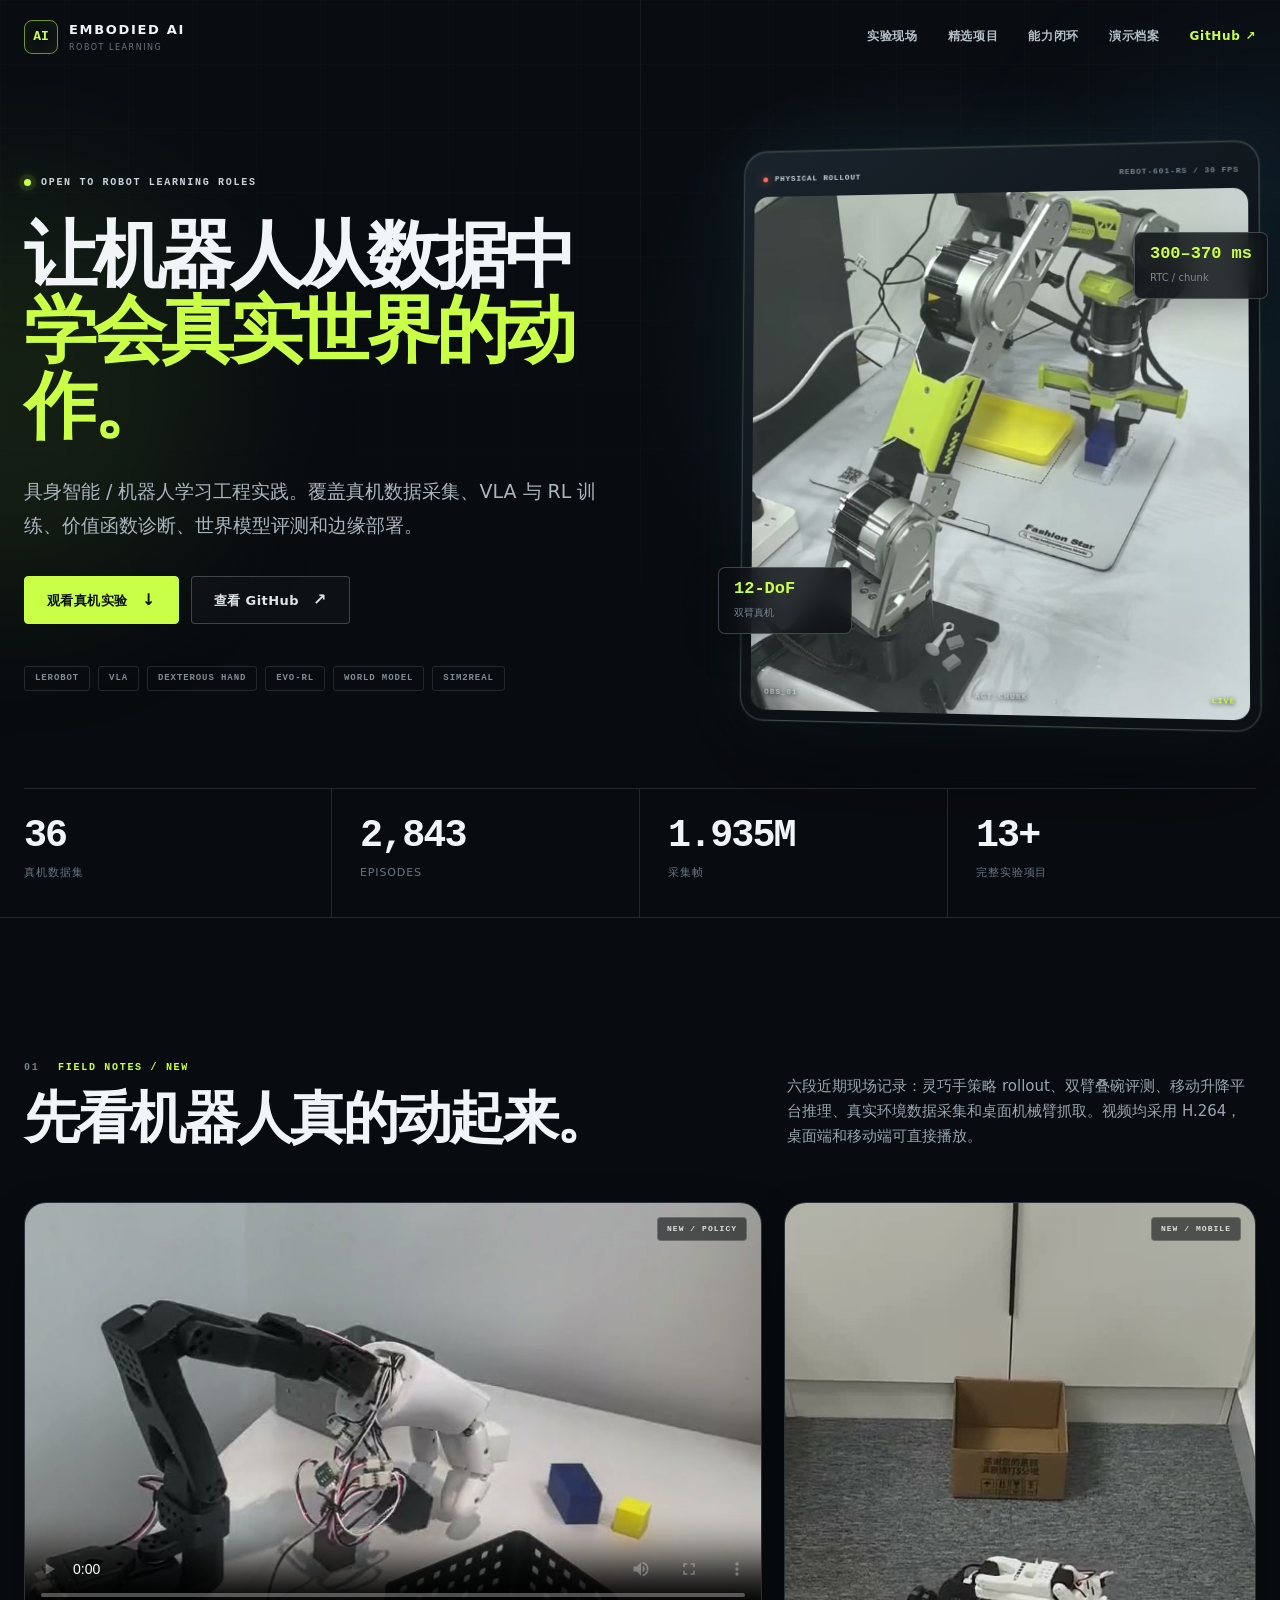
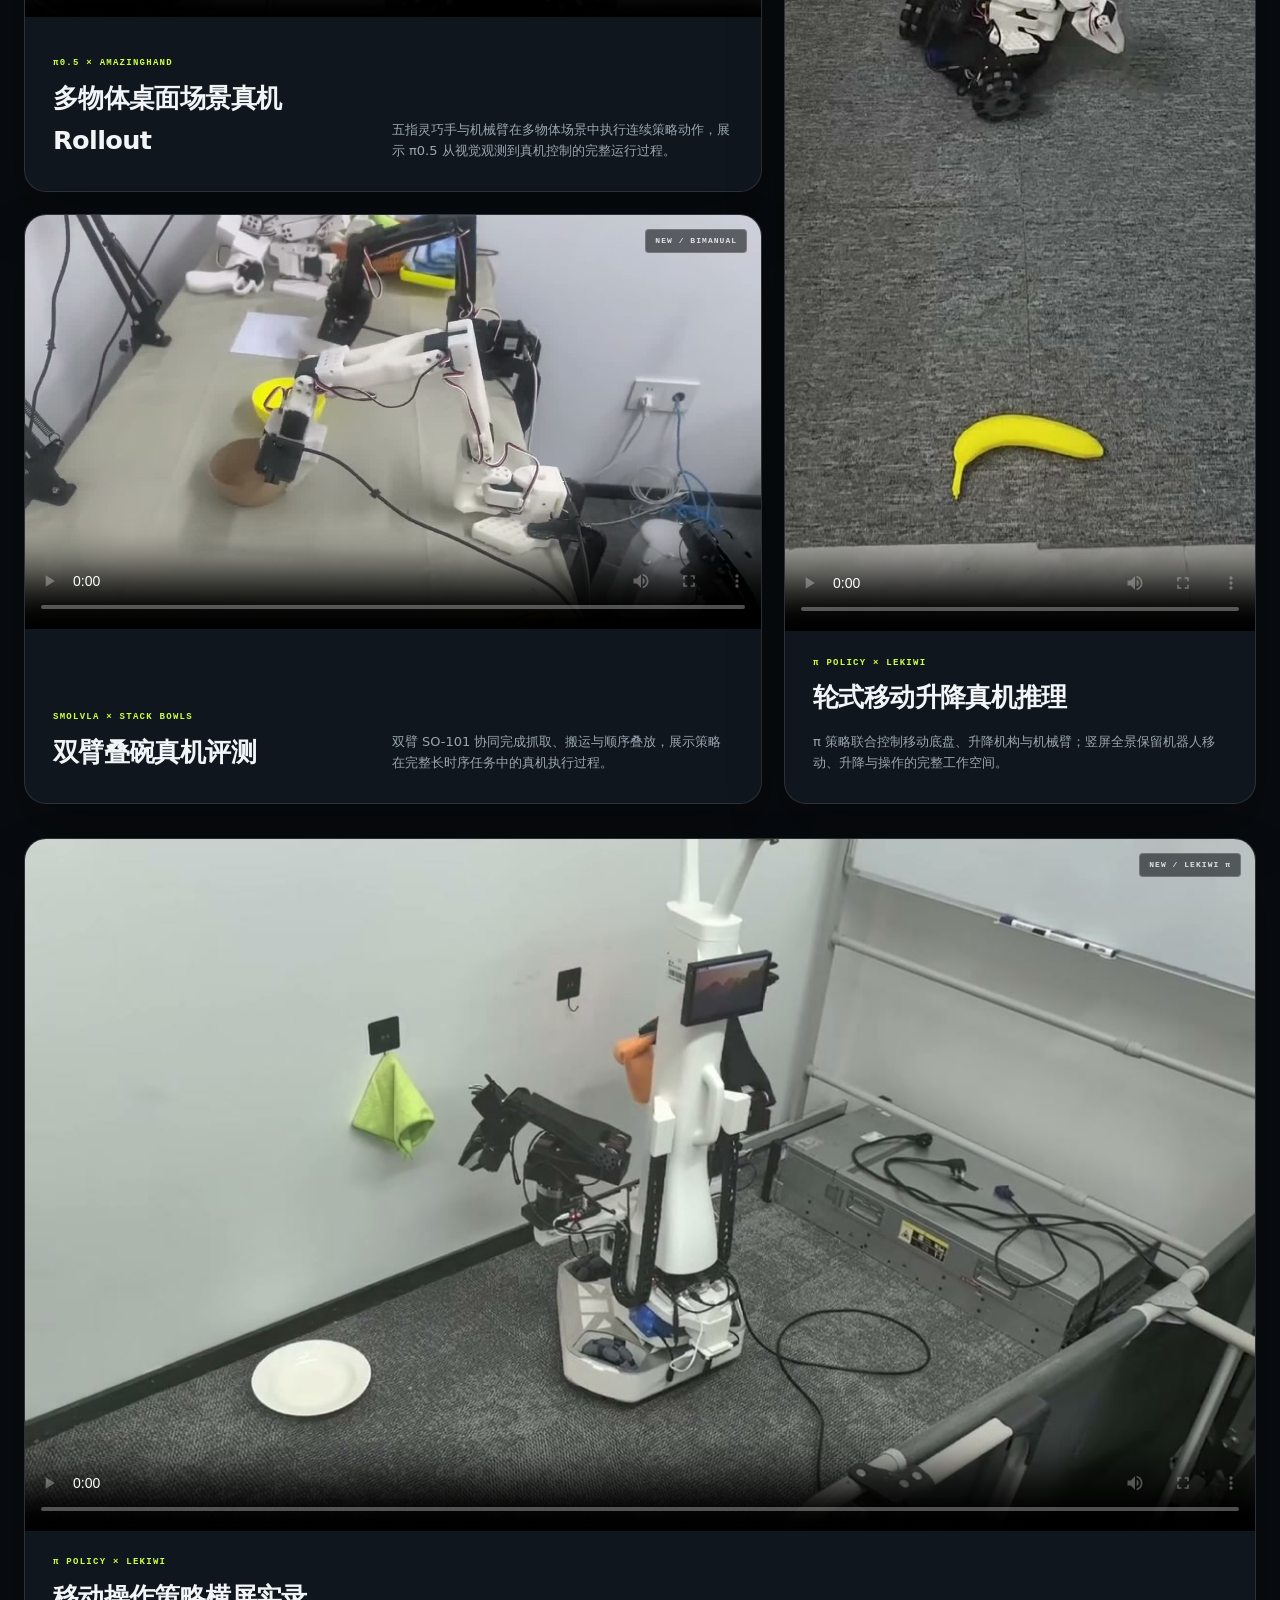
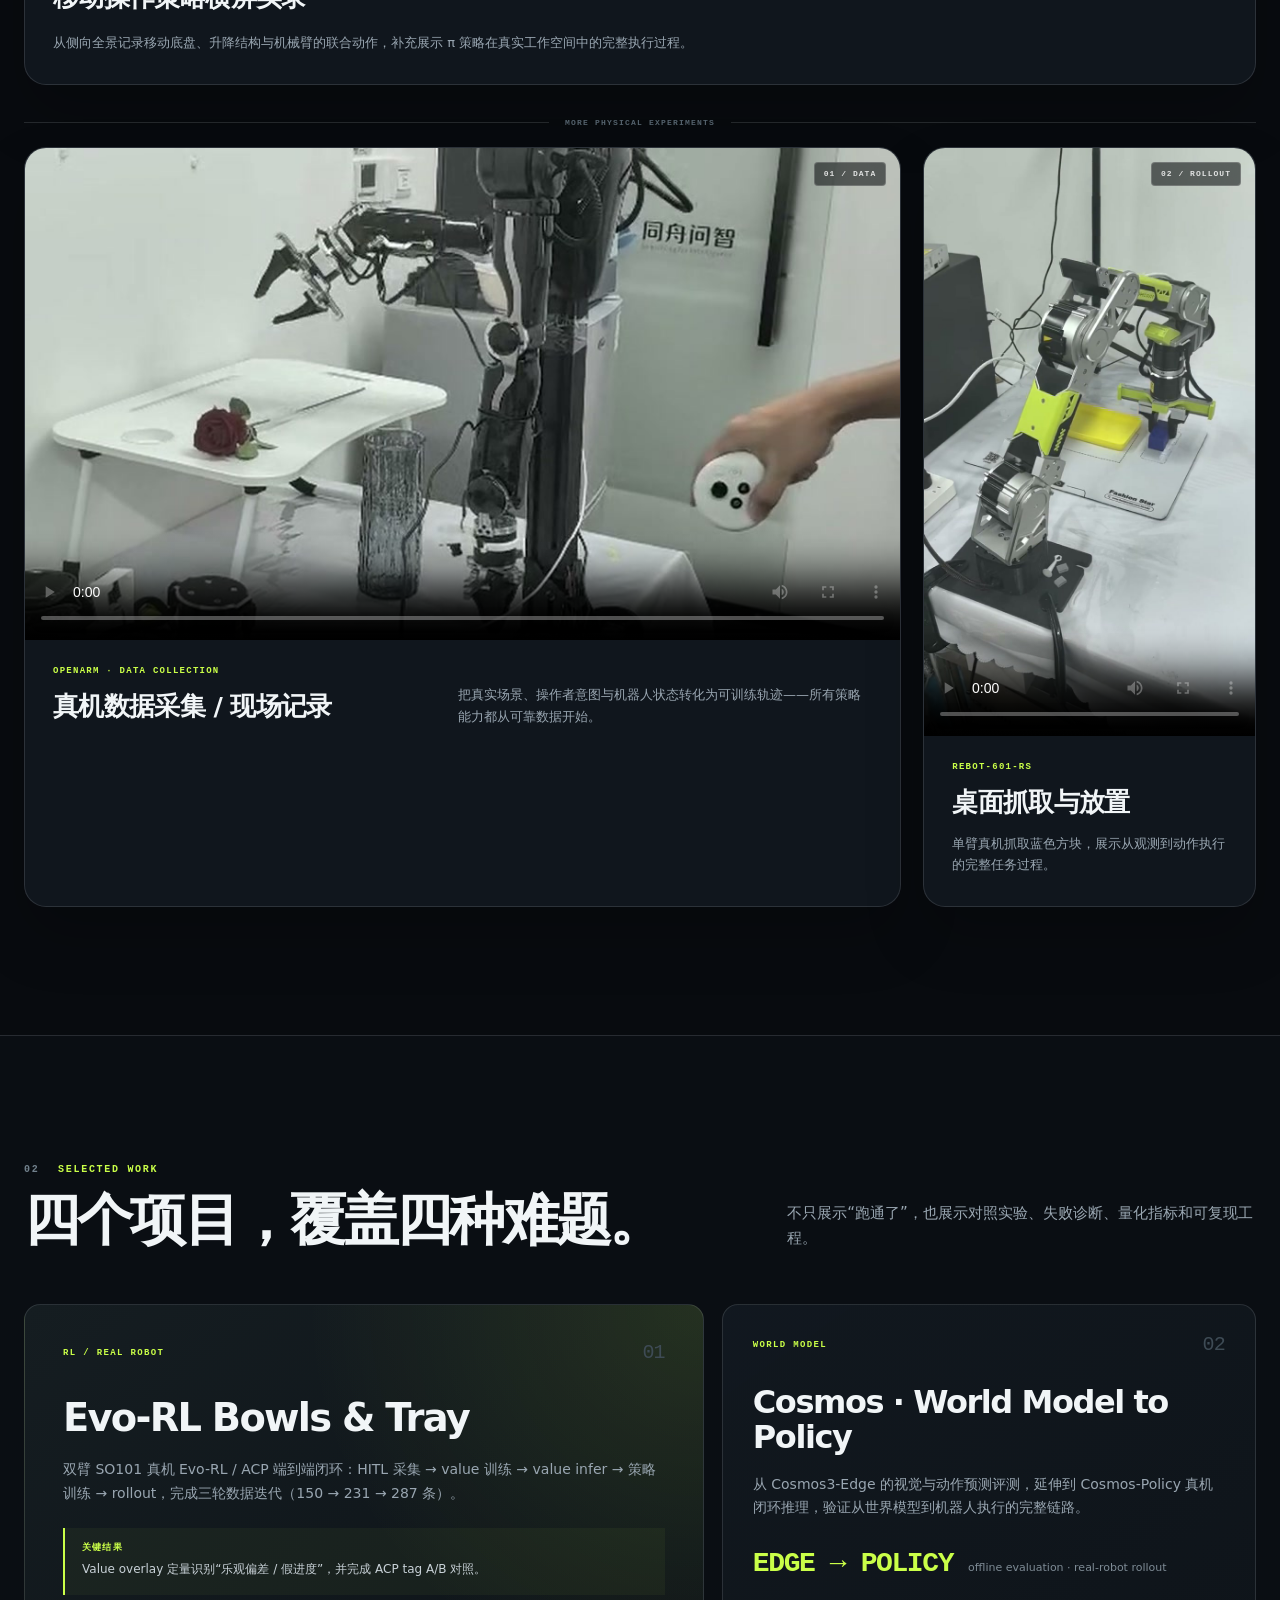
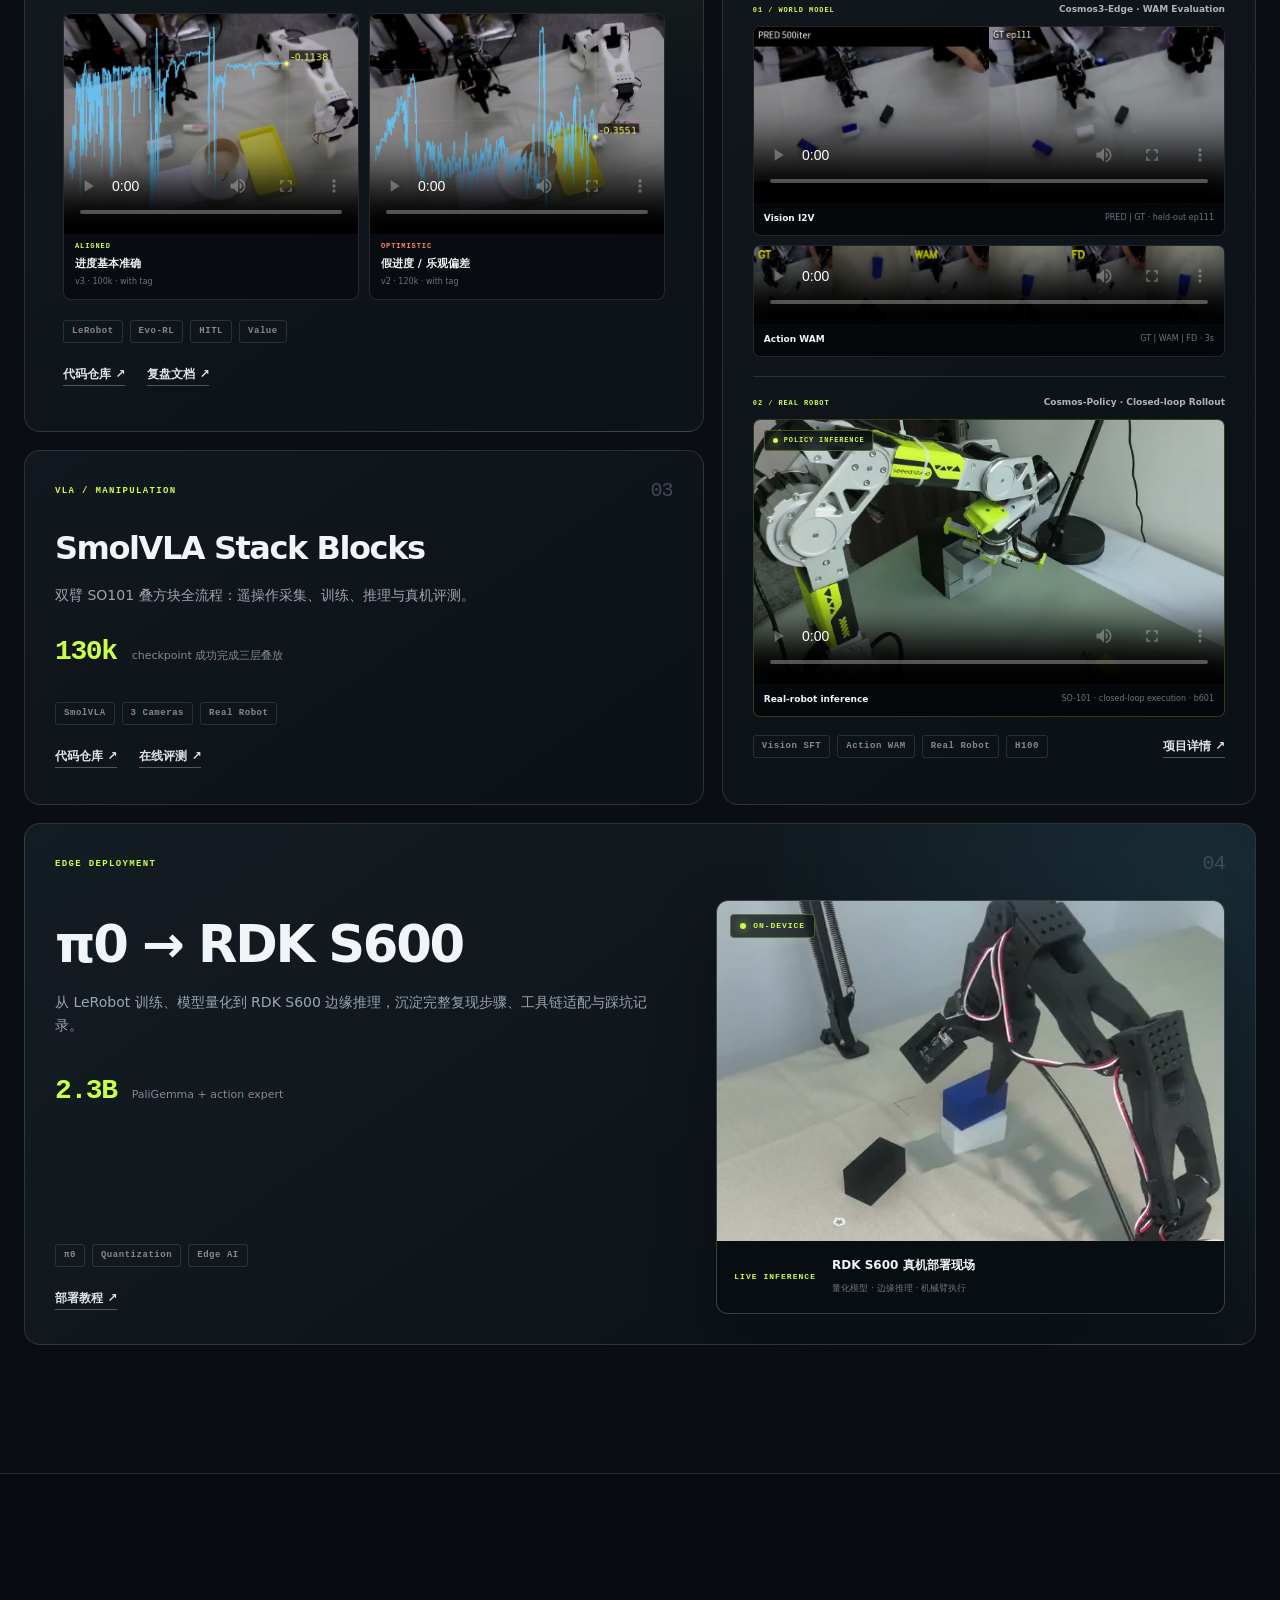
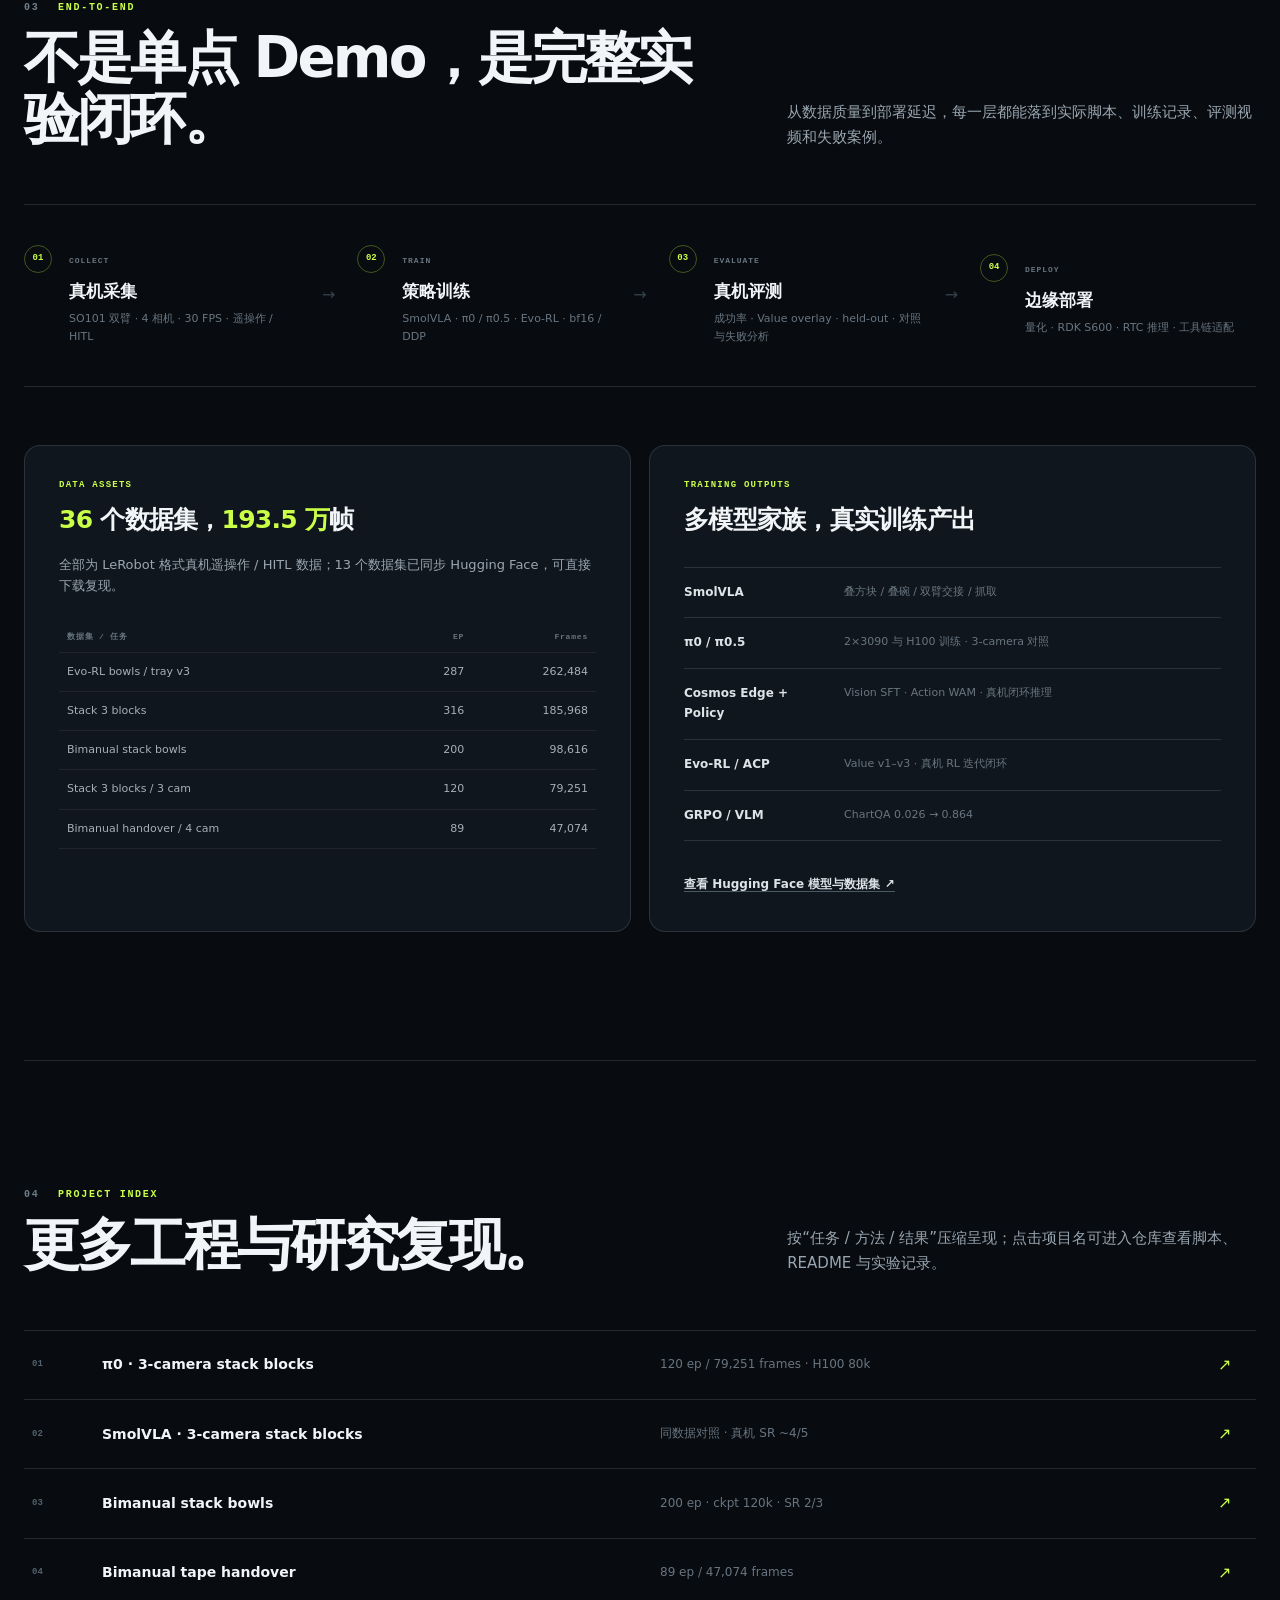
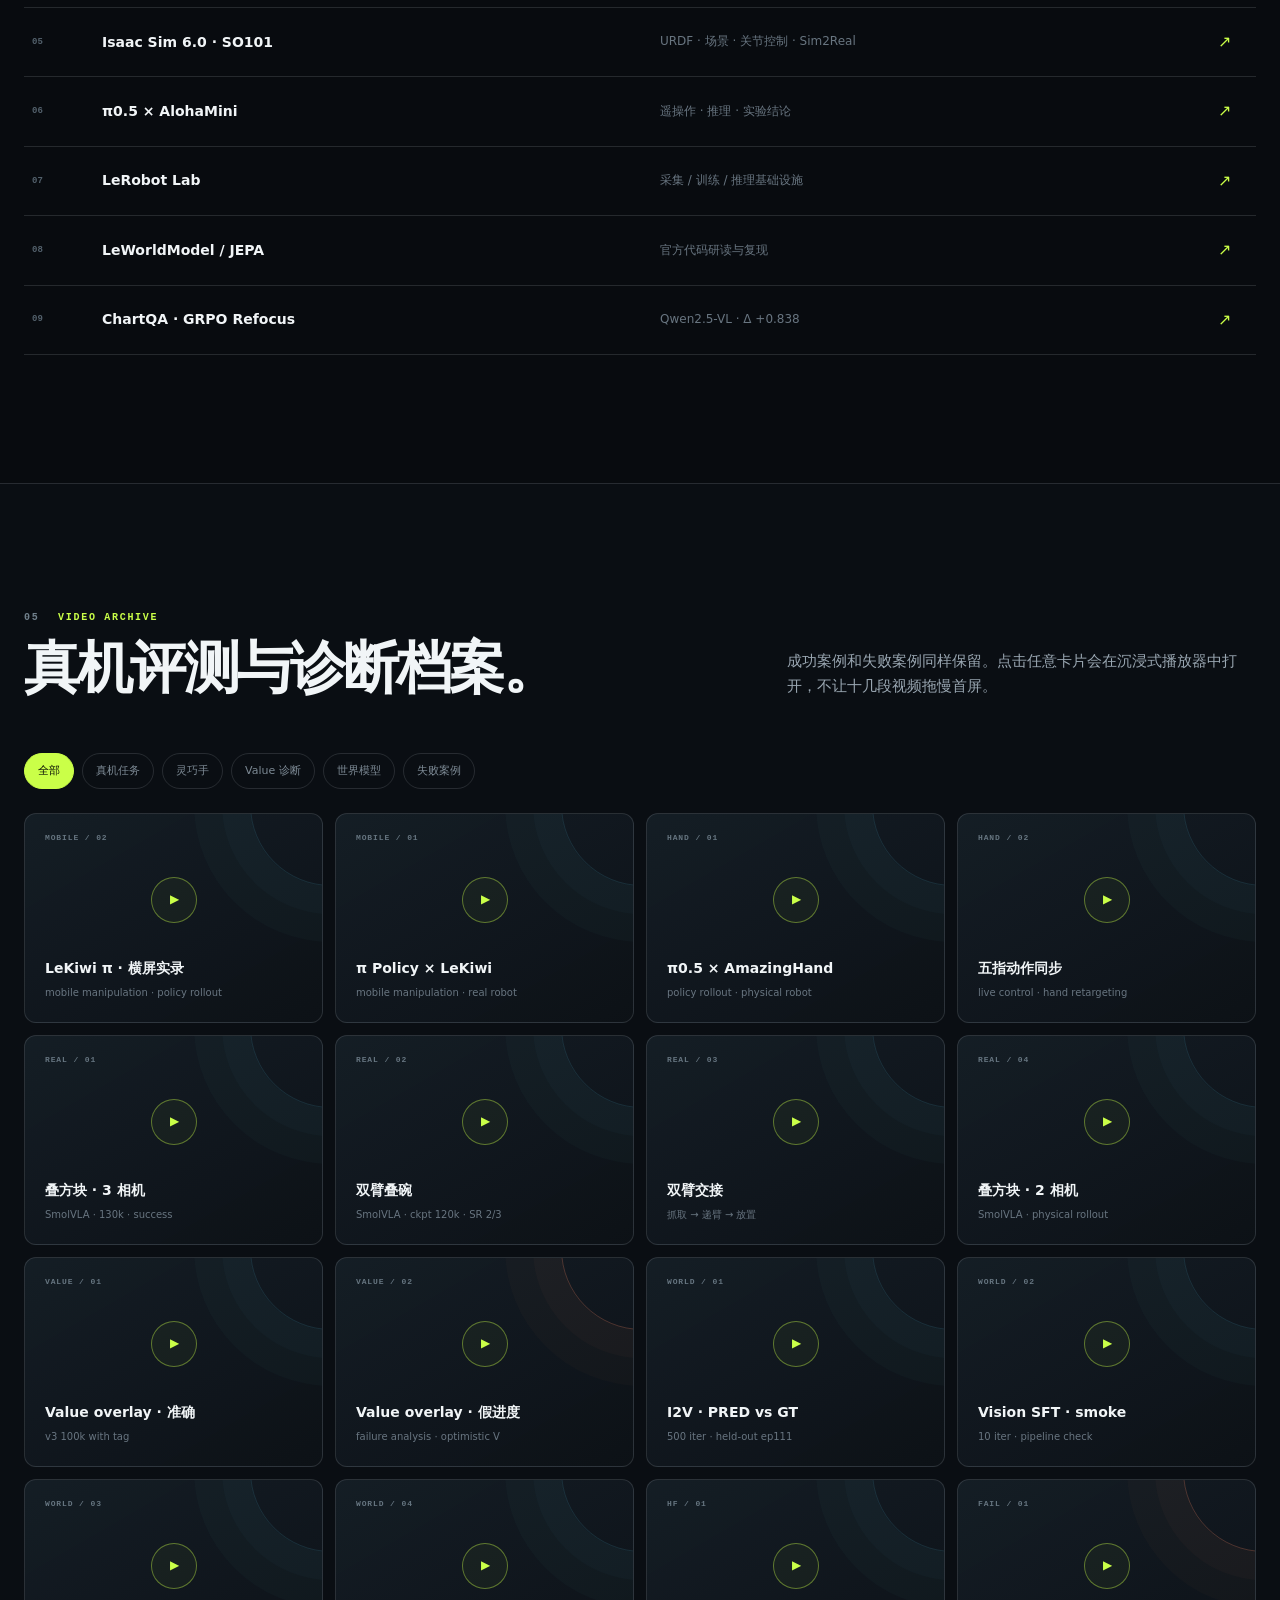
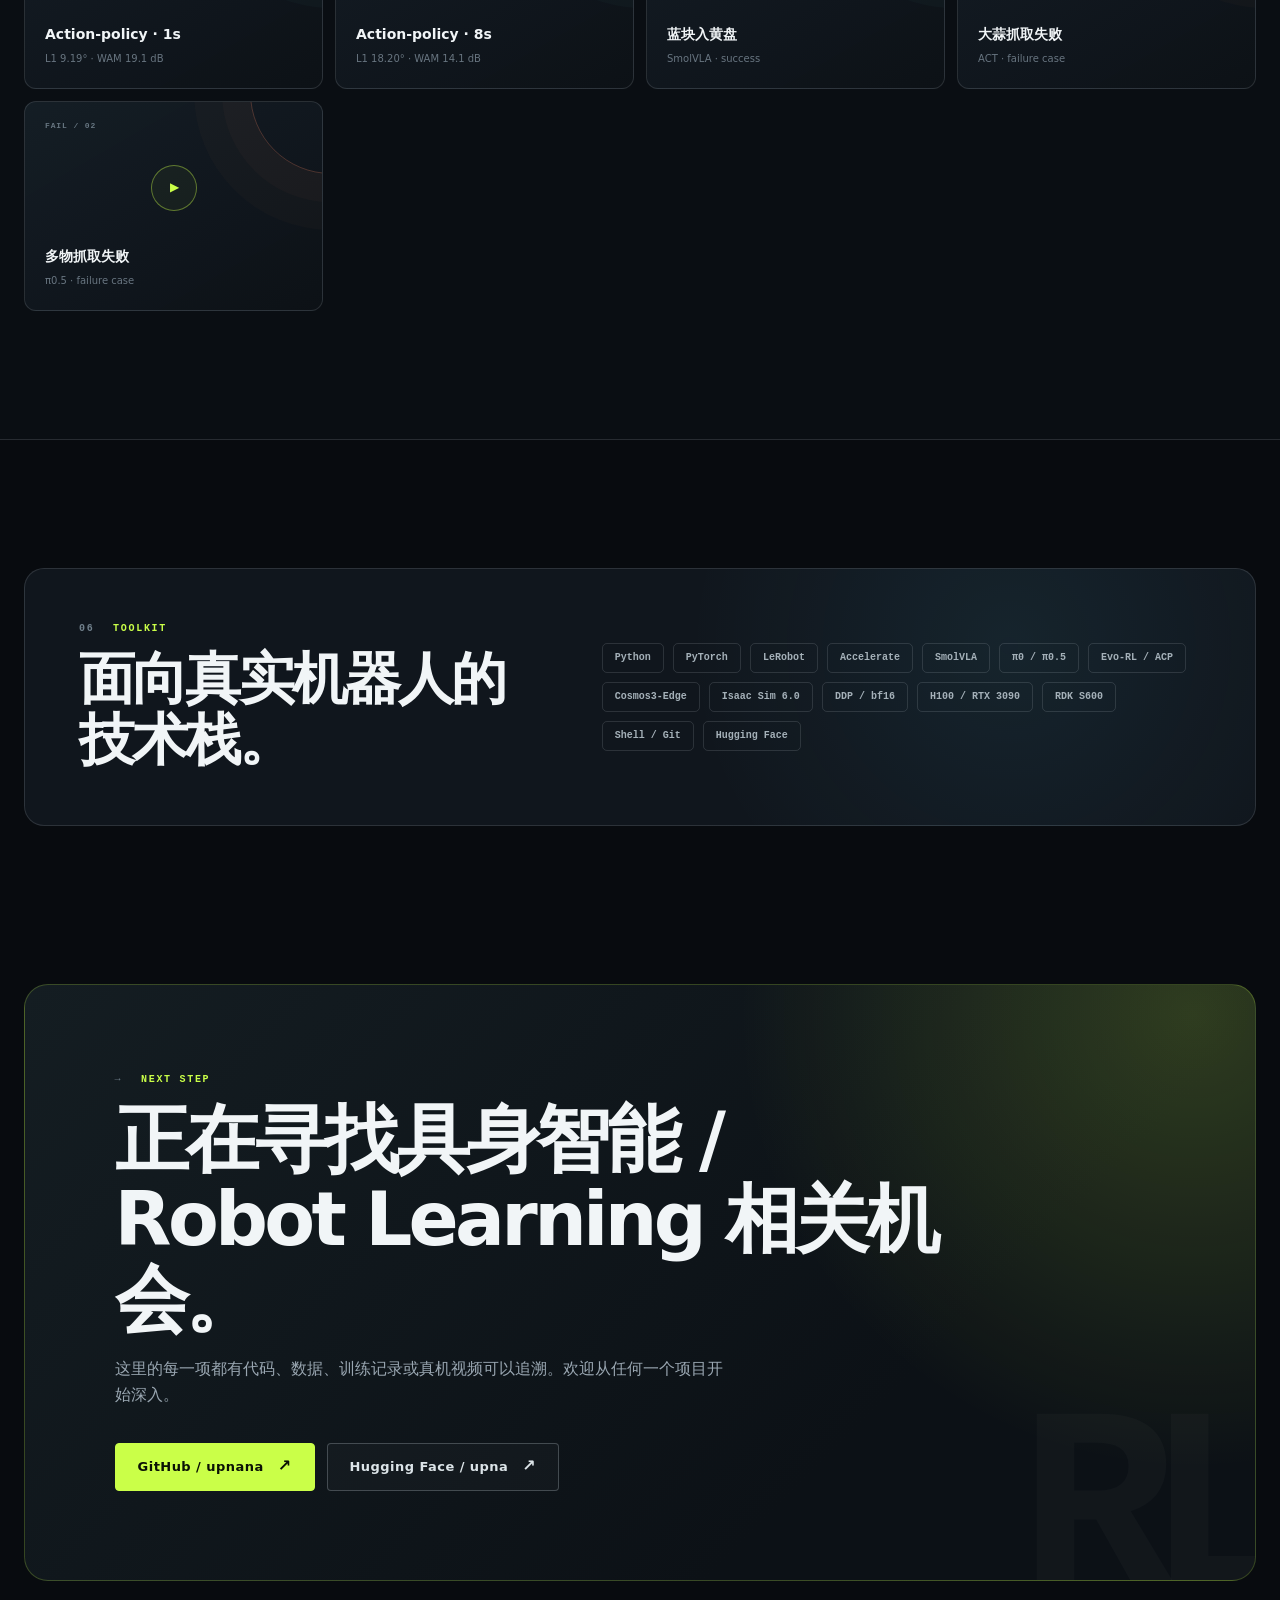
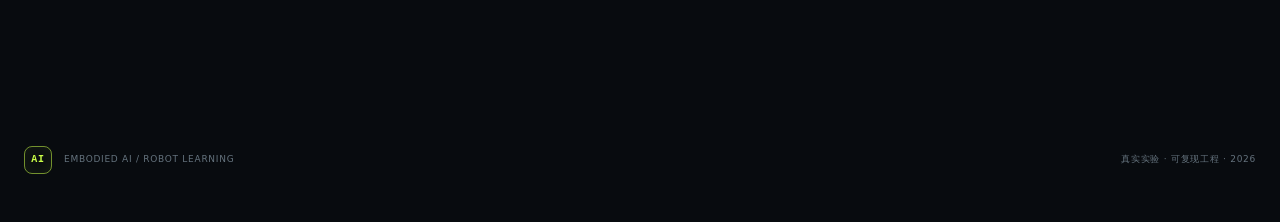
==== commit 1fe04147: "Add LeKiwi landscape policy demo" ====
--- a/old/index.html
+++ b/old/index.html
@@ -88,7 +88,7 @@
           <p class="eyebrow"><span>01</span> FIELD NOTES / NEW</p>
           <h2>先看机器人真的动起来。</h2>
         </div>
-        <p>五段近期现场记录：灵巧手策略 rollout、双臂叠碗评测、移动升降平台推理、真实环境数据采集和桌面机械臂抓取。视频均采用 H.264，桌面端和移动端可直接播放。</p>
+        <p>六段近期现场记录：灵巧手策略 rollout、双臂叠碗评测、移动升降平台推理、真实环境数据采集和桌面机械臂抓取。视频均采用 H.264，桌面端和移动端可直接播放。</p>
       </div>
 
       <div class="latest-grid">
@@ -140,6 +140,22 @@
           </div>
         </article>
       </div>
+
+      <article class="field-card latest-card latest-landscape-feature reveal">
+        <div class="media-shell landscape">
+          <video controls playsinline preload="metadata" poster="assets/posters/lekiwi-pi-landscape.jpg" aria-label="π Policy LeKiwi 横屏真机推理演示">
+            <source src="../media/lekiwi-pi-landscape.mp4" type="video/mp4">
+          </video>
+          <span class="media-index">NEW / LEKIWI π</span>
+        </div>
+        <div class="field-copy">
+          <div>
+            <p class="card-kicker">π POLICY × LEKIWI</p>
+            <h3>移动操作策略横屏实录</h3>
+          </div>
+          <p>从侧向全景记录移动底盘、升降结构与机械臂的联合动作，补充展示 π 策略在真实工作空间中的完整执行过程。</p>
+        </div>
+      </article>
 
       <div class="field-divider"><span>MORE PHYSICAL EXPERIMENTS</span></div>
 
@@ -394,6 +410,9 @@
       </div>
 
       <div class="demo-grid" id="demoGrid">
+        <button class="demo-card reveal" type="button" data-category="robot" data-video="../media/lekiwi-pi-landscape.mp4" data-title="π Policy × LeKiwi · 横屏真机实录" data-description="侧向全景展示移动底盘、升降结构与机械臂的联合策略执行。">
+          <span class="demo-code">MOBILE / 02</span><span class="demo-play">▶</span><b>LeKiwi π · 横屏实录</b><small>mobile manipulation · policy rollout</small>
+        </button>
         <button class="demo-card reveal" type="button" data-category="robot" data-video="../media/lekiwi-pi-inference.mp4" data-title="π Policy × LeKiwi · 轮式移动升降推理" data-description="π 策略联合驱动移动底盘、升降机构与机械臂的真机 rollout。">
           <span class="demo-code">MOBILE / 01</span><span class="demo-play">▶</span><b>π Policy × LeKiwi</b><small>mobile manipulation · real robot</small>
         </button>
--- a/old/assets/css/styles.css
+++ b/old/assets/css/styles.css
@@ -211,6 +211,8 @@
 .latest-card-portrait .field-copy { grid-template-columns: 1fr; gap: 12px; min-height: 0; }
 .lekiwi-portrait { flex: 1; min-height: 0; display: grid; place-items: center; background: radial-gradient(circle at 50% 42%, rgba(202,255,72,.08), transparent 52%), #030405; }
 .lekiwi-portrait video { width: 100%; height: 100%; aspect-ratio: 9 / 16; object-fit: contain; }
+.latest-landscape-feature { display: grid; grid-template-columns: minmax(0, 1.55fr) minmax(280px, .45fr); margin-bottom: 34px; }
+.latest-landscape-feature .field-copy { grid-template-columns: 1fr; gap: 14px; align-content: center; min-height: 0; }
 .field-divider { display: flex; align-items: center; gap: 16px; margin: 0 0 20px; color: #55636e; font: 600 8px/1 ui-monospace, SFMono-Regular, Menlo, Consolas, monospace; letter-spacing: .15em; }
 .field-divider::before, .field-divider::after { content: ""; height: 1px; flex: 1; background: var(--line); }
 .field-grid { display: grid; grid-template-columns: minmax(0, 1.45fr) minmax(330px, .55fr); gap: 22px; align-items: stretch; }
@@ -427,6 +429,7 @@
   .latest-grid { grid-template-columns: 1fr; grid-template-rows: none; }
   .latest-card-left, .latest-card-portrait { grid-column: auto; grid-row: auto; }
   .lekiwi-portrait { height: min(150vw, 720px); }
+  .latest-landscape-feature { display: flex; }
   .field-card + .field-card { margin-top: 18px; }
   .field-card-tall { display: block; }
   .media-shell.portrait { height: 630px; min-height: 0; }
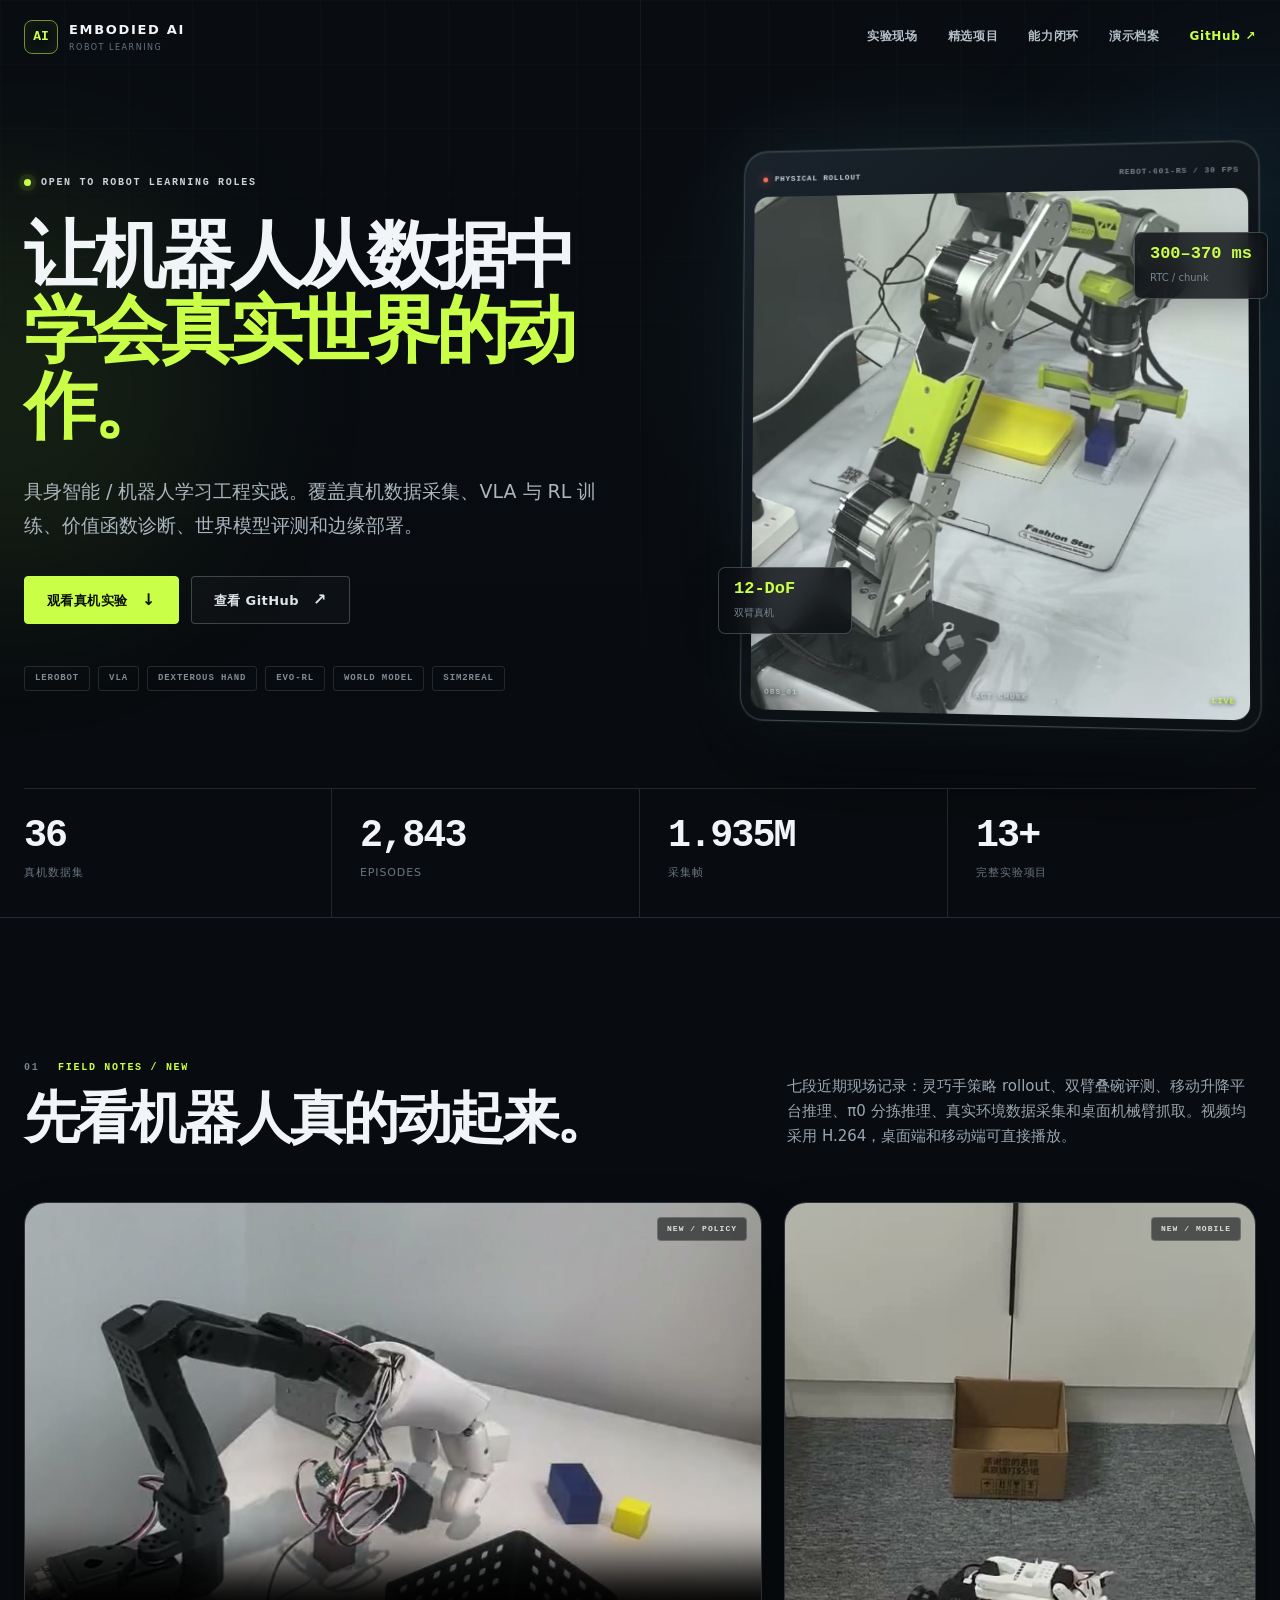
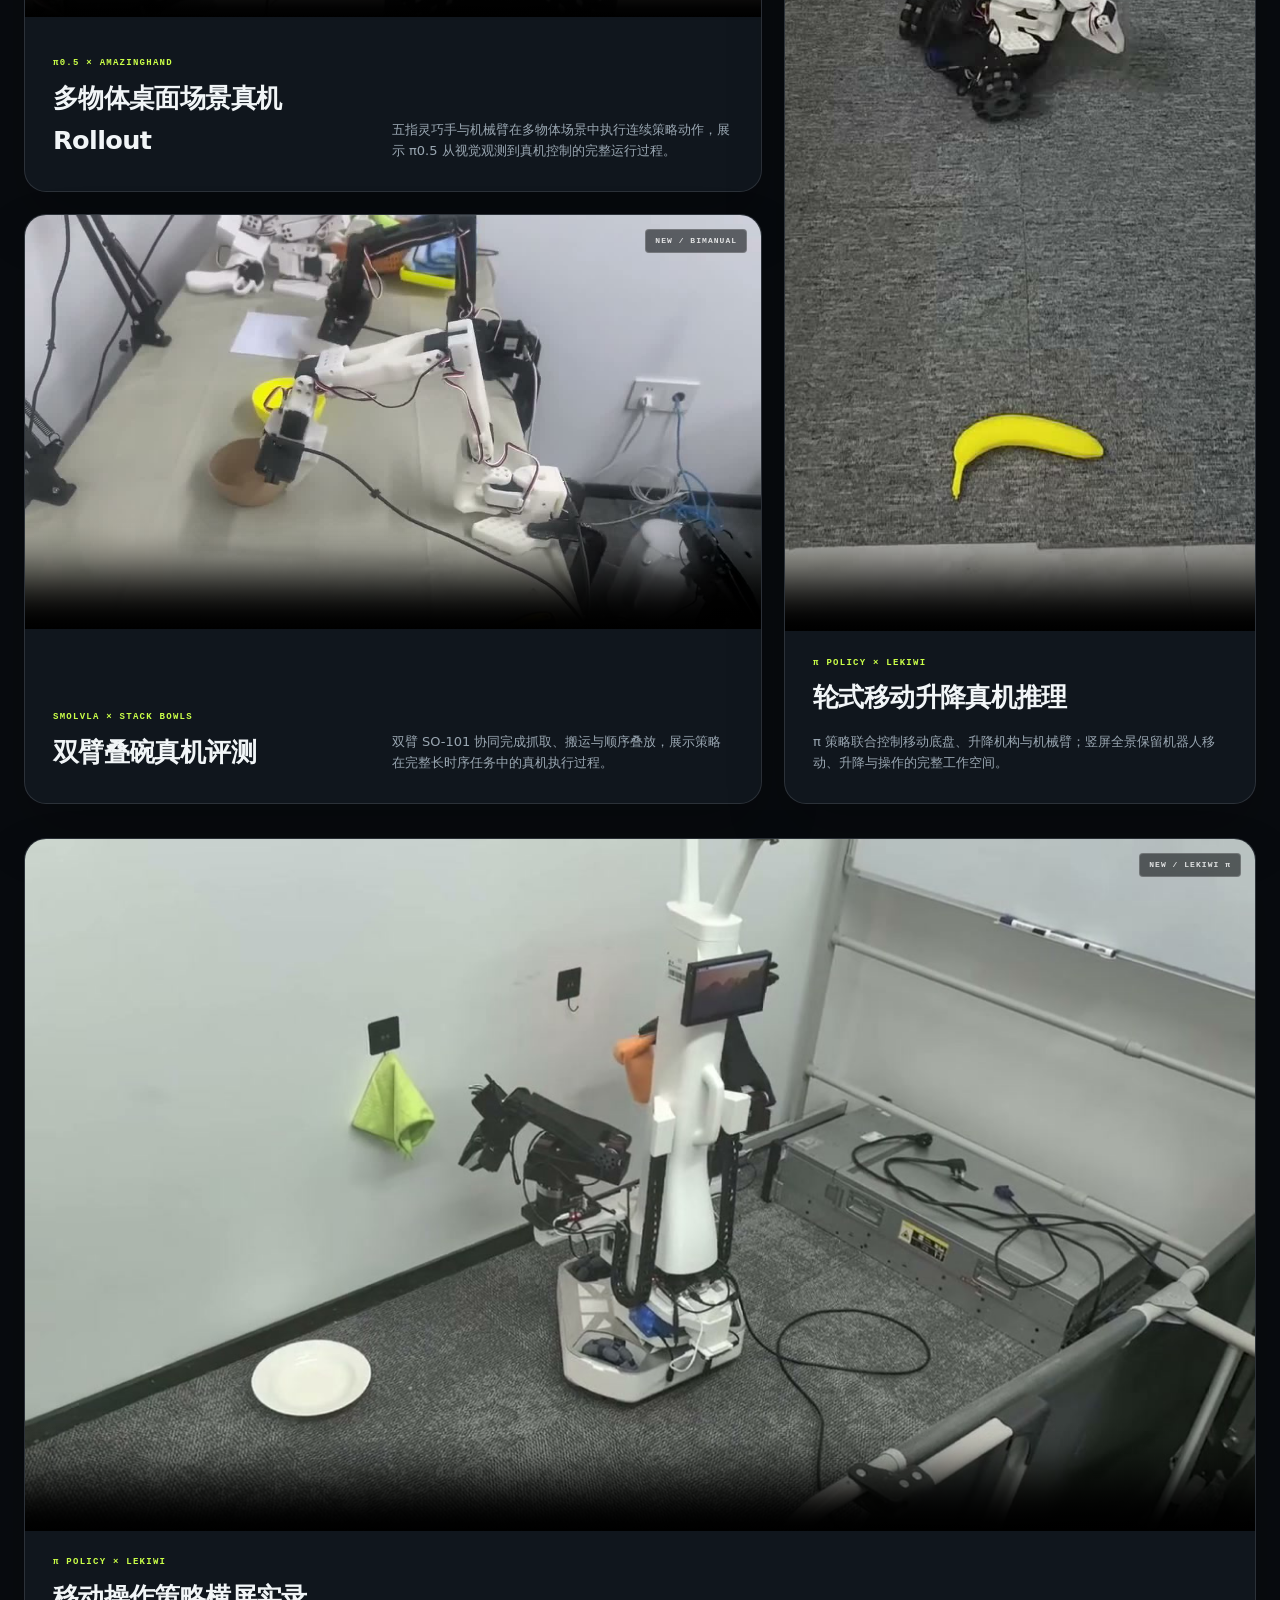
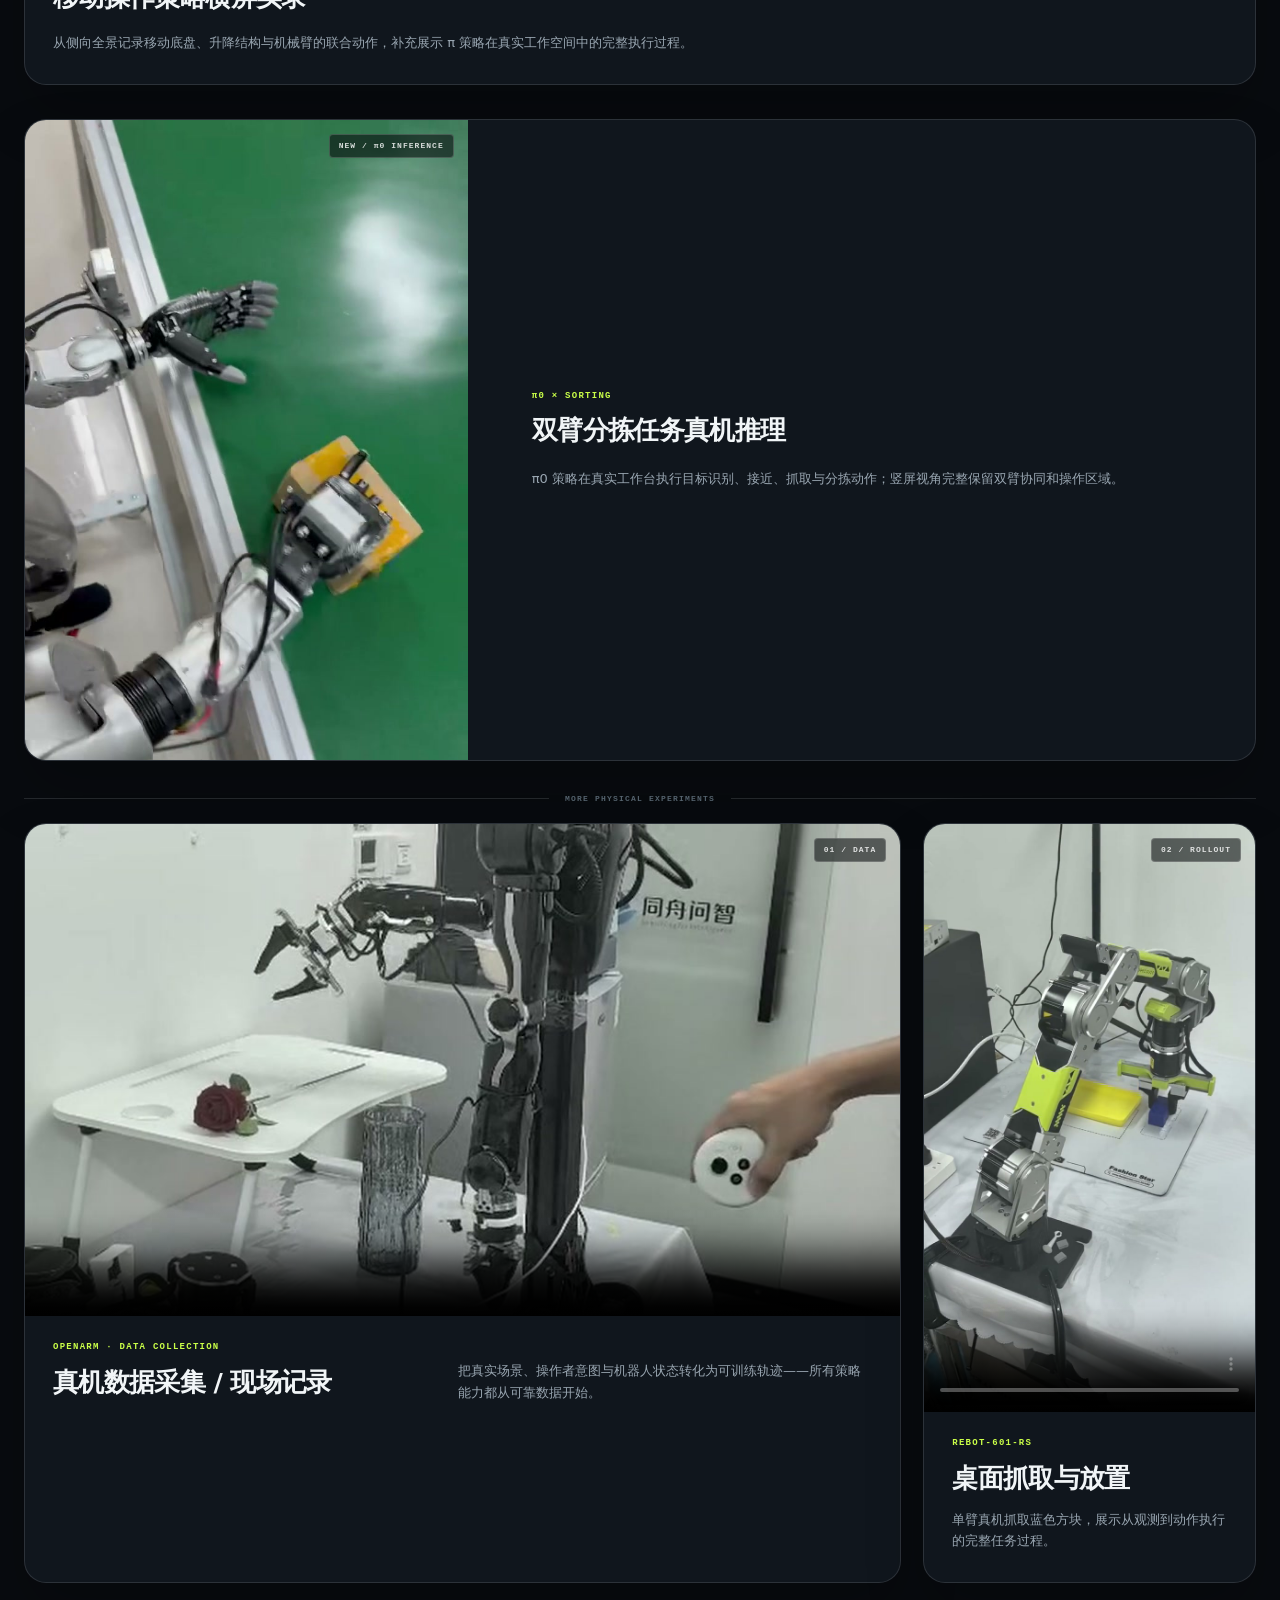
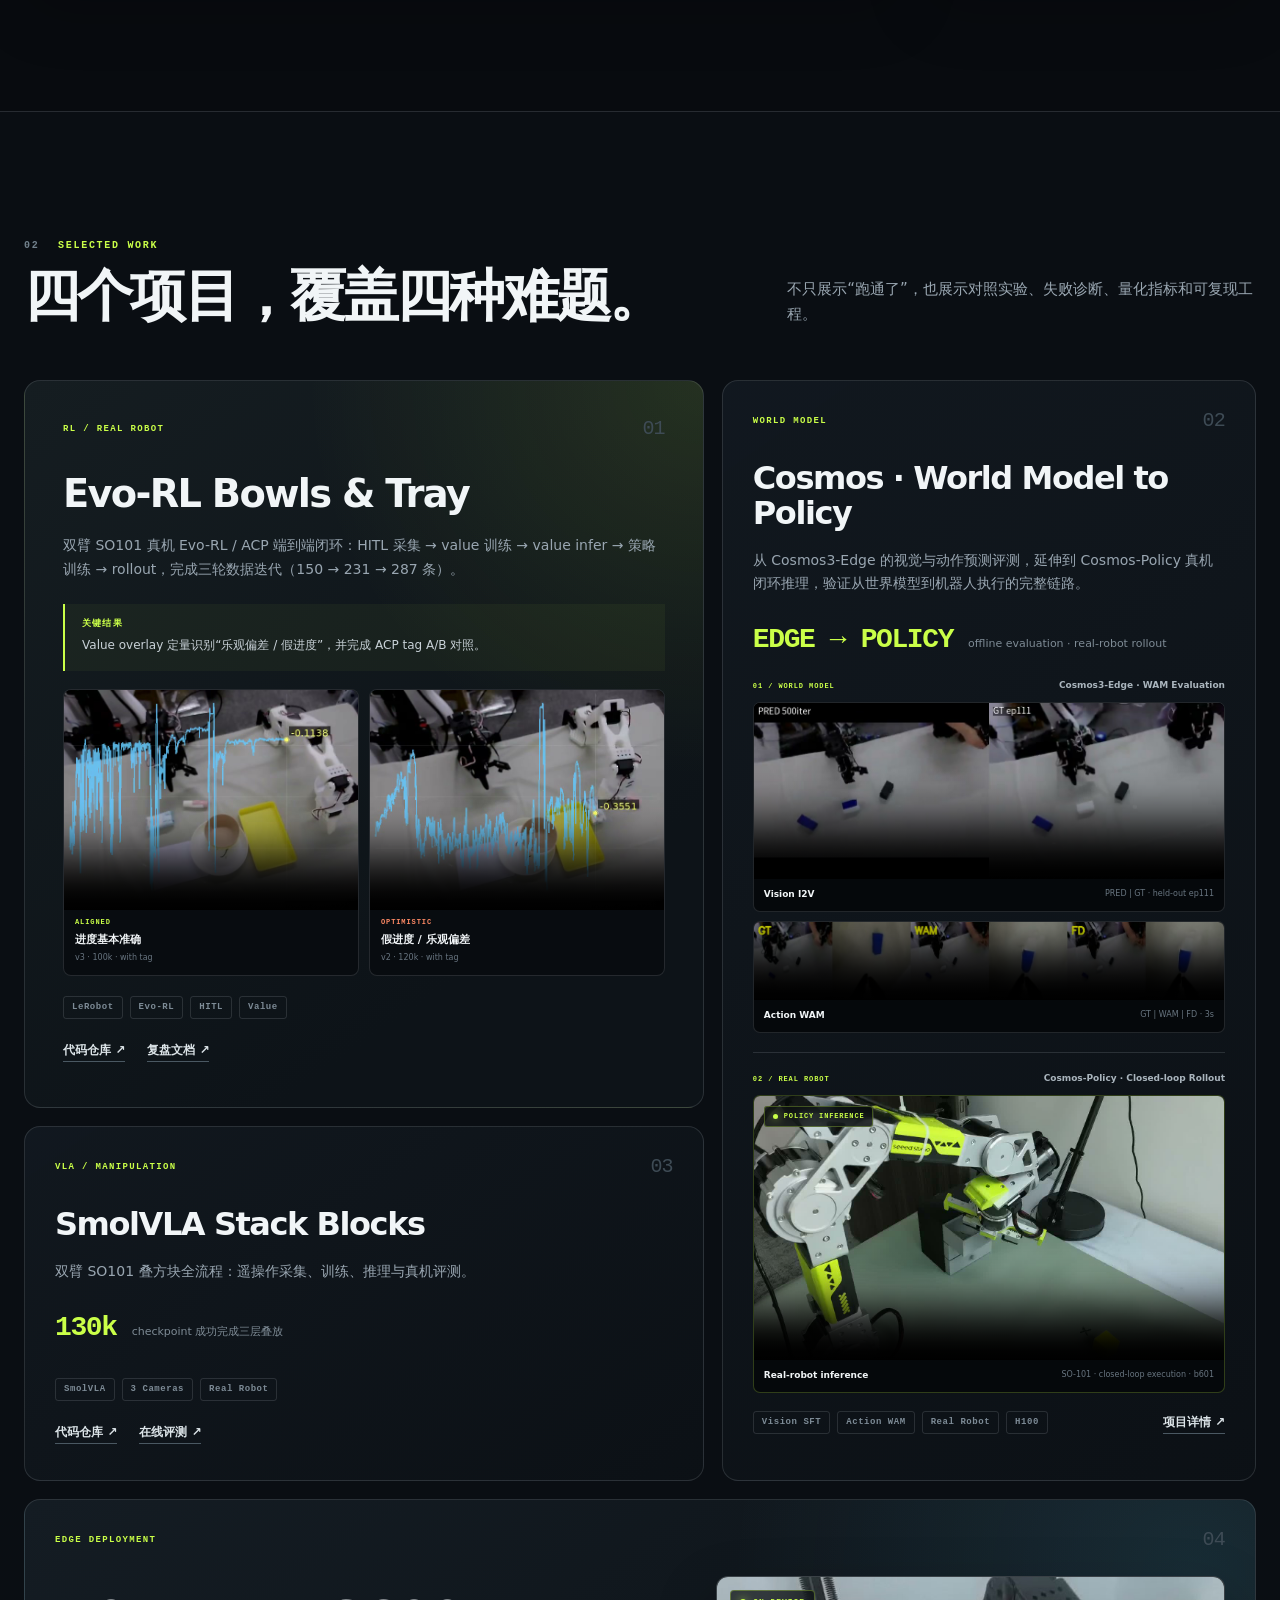
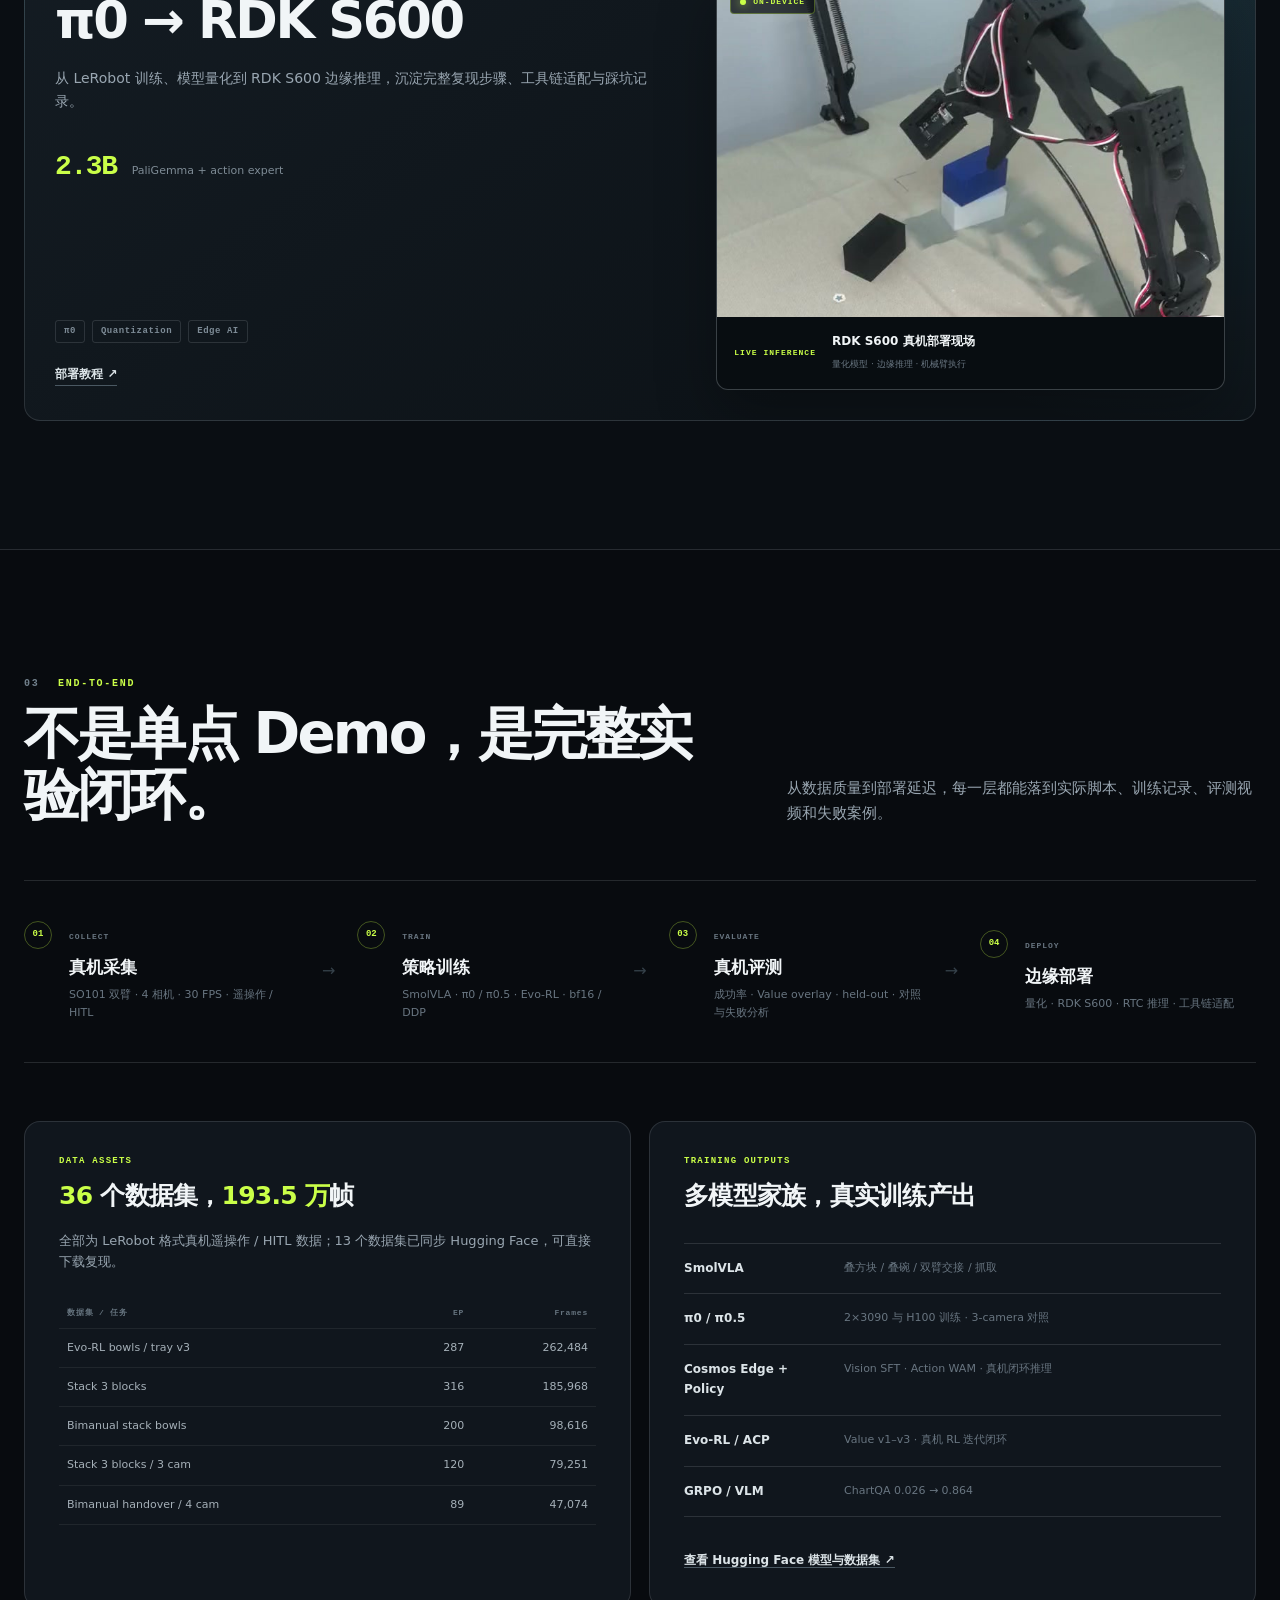
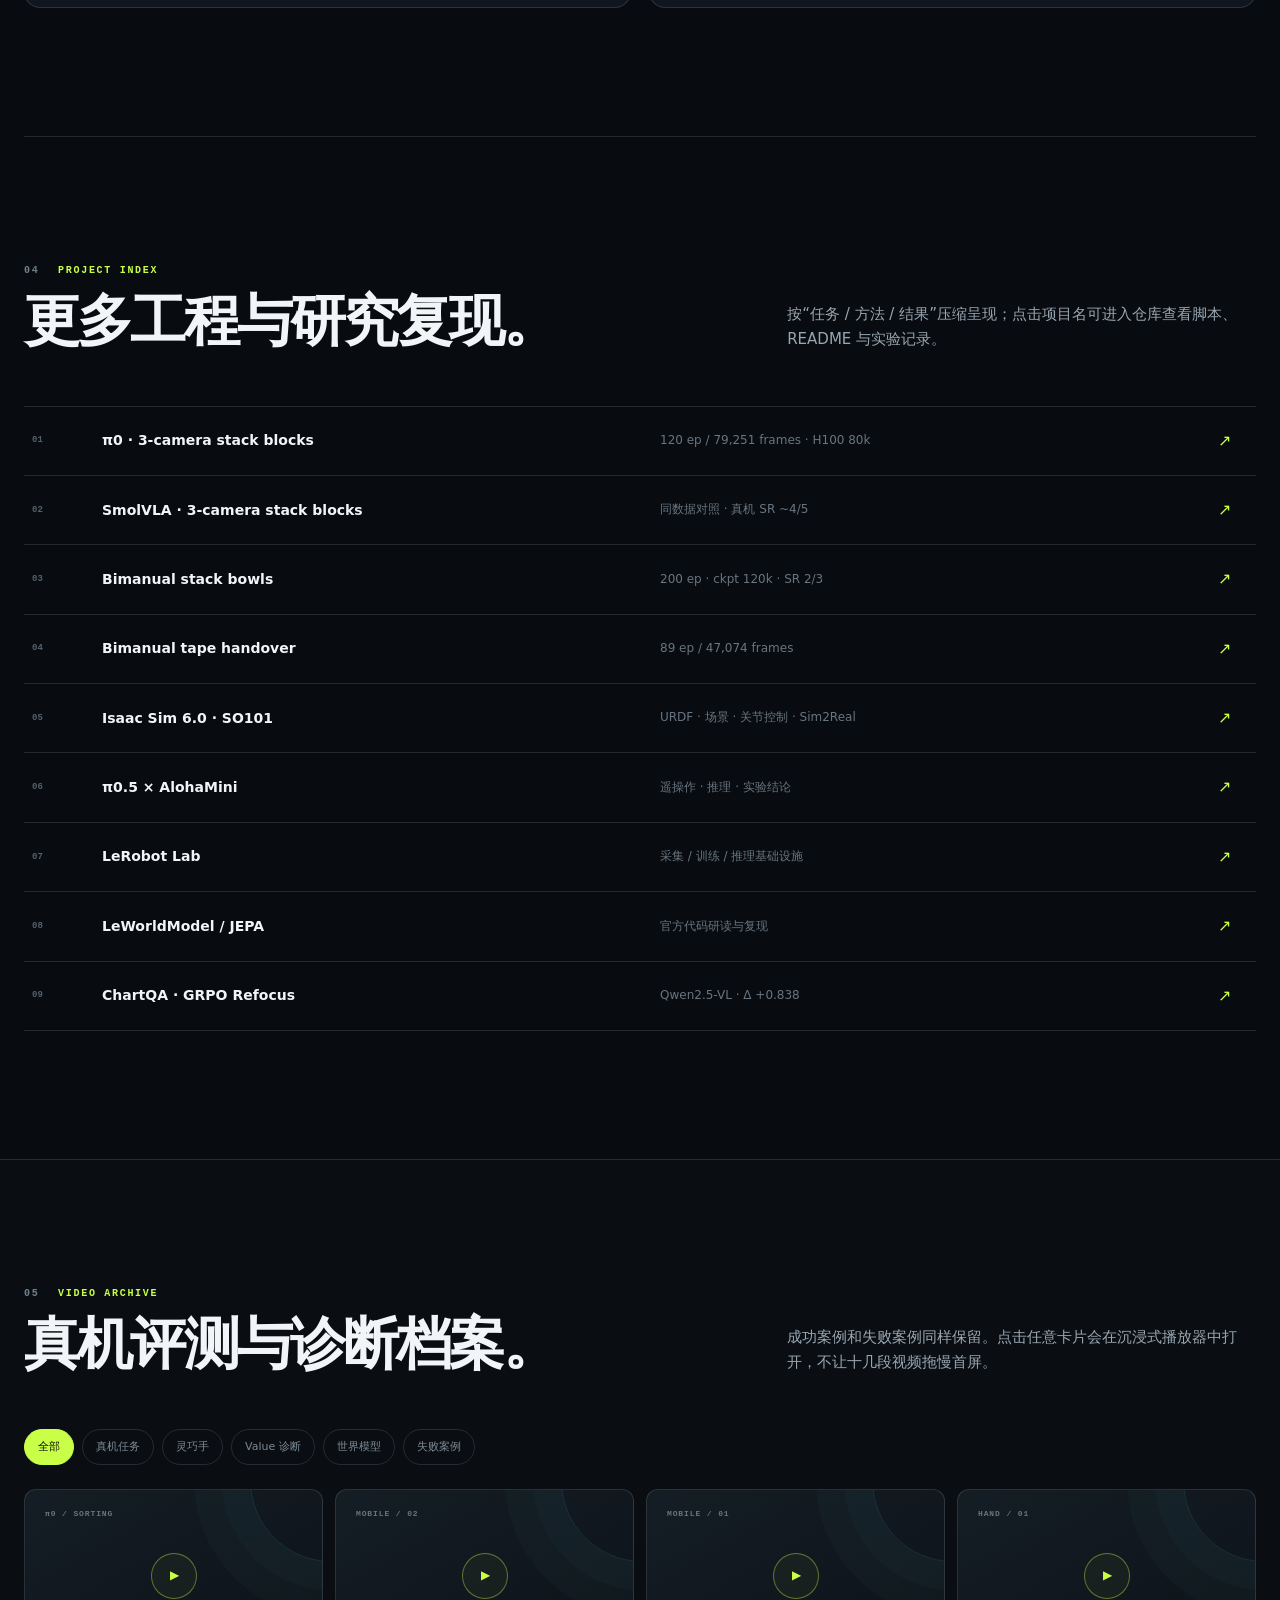
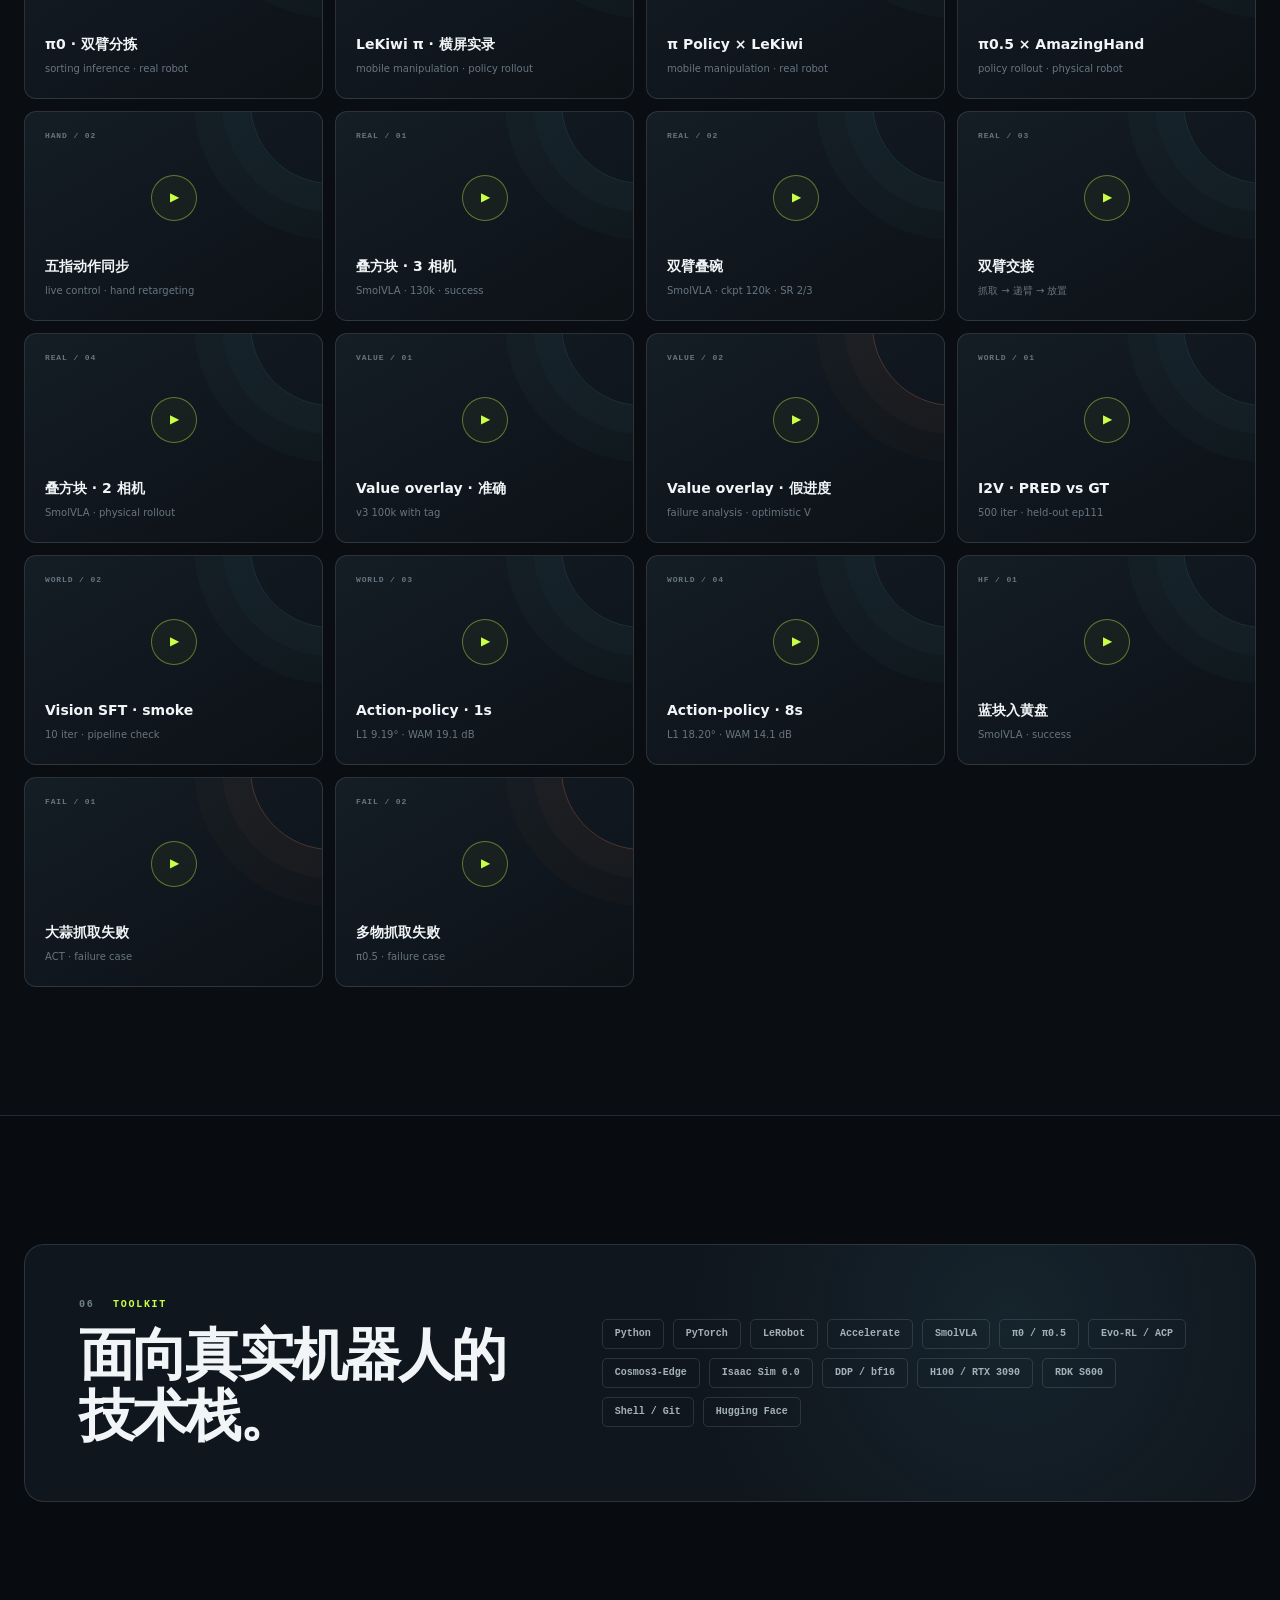
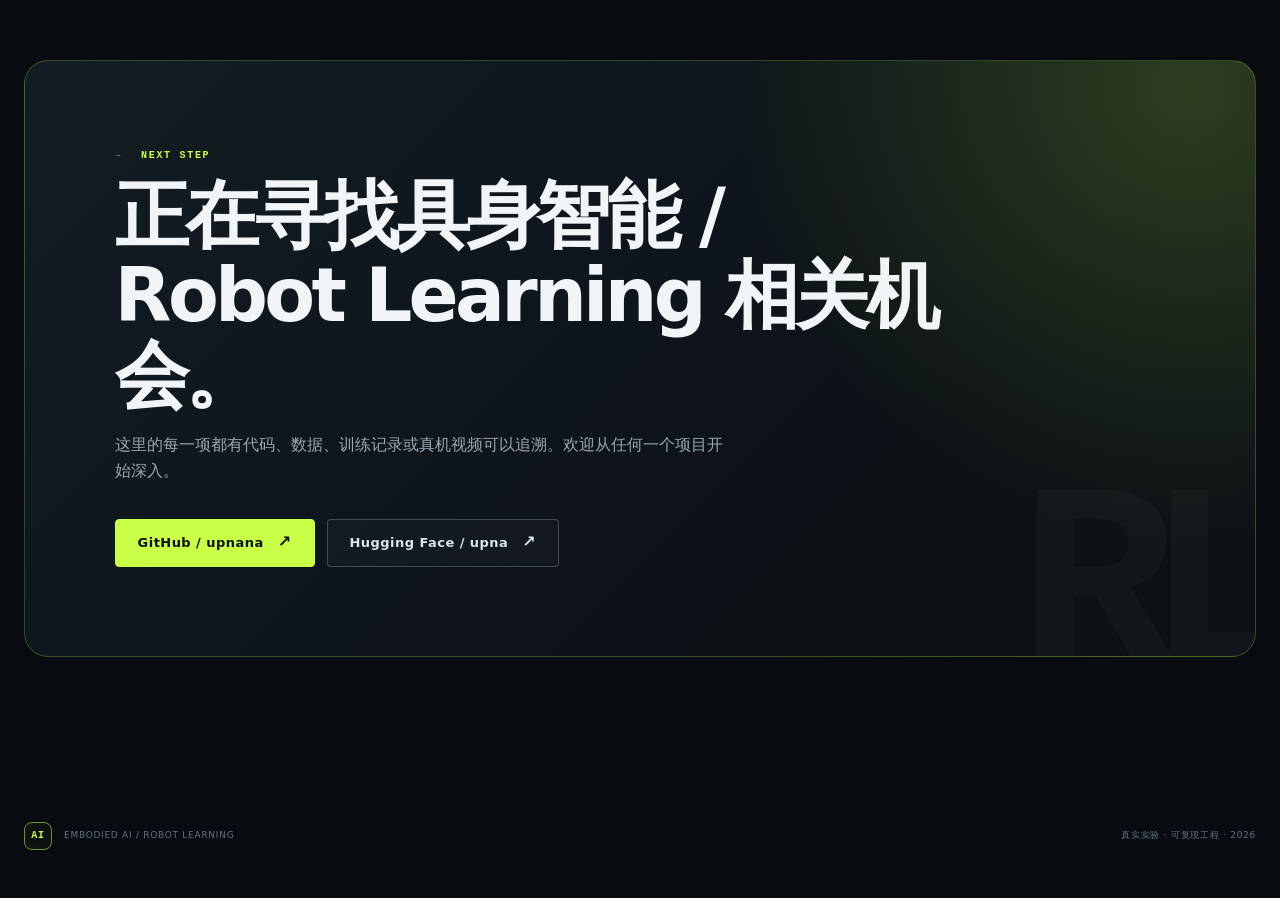
==== commit 96388c8d: "Add pi0 sorting inference demo" ====
--- a/old/index.html
+++ b/old/index.html
@@ -88,7 +88,7 @@
           <p class="eyebrow"><span>01</span> FIELD NOTES / NEW</p>
           <h2>先看机器人真的动起来。</h2>
         </div>
-        <p>六段近期现场记录：灵巧手策略 rollout、双臂叠碗评测、移动升降平台推理、真实环境数据采集和桌面机械臂抓取。视频均采用 H.264，桌面端和移动端可直接播放。</p>
+        <p>七段近期现场记录：灵巧手策略 rollout、双臂叠碗评测、移动升降平台推理、π0 分拣推理、真实环境数据采集和桌面机械臂抓取。视频均采用 H.264，桌面端和移动端可直接播放。</p>
       </div>
 
       <div class="latest-grid">
@@ -154,6 +154,22 @@
             <h3>移动操作策略横屏实录</h3>
           </div>
           <p>从侧向全景记录移动底盘、升降结构与机械臂的联合动作，补充展示 π 策略在真实工作空间中的完整执行过程。</p>
+        </div>
+      </article>
+
+      <article class="field-card latest-card latest-portrait-feature reveal">
+        <div class="media-shell sorting-portrait">
+          <video controls playsinline preload="metadata" poster="assets/posters/pi0-sorting-inference.jpg" aria-label="π0 分拣任务真机推理演示">
+            <source src="../media/pi0-sorting-inference.mp4" type="video/mp4">
+          </video>
+          <span class="media-index">NEW / π0 INFERENCE</span>
+        </div>
+        <div class="field-copy">
+          <div>
+            <p class="card-kicker">π0 × SORTING</p>
+            <h3>双臂分拣任务真机推理</h3>
+          </div>
+          <p>π0 策略在真实工作台执行目标识别、接近、抓取与分拣动作；竖屏视角完整保留双臂协同和操作区域。</p>
         </div>
       </article>
 
@@ -410,6 +426,9 @@
       </div>
 
       <div class="demo-grid" id="demoGrid">
+        <button class="demo-card reveal" type="button" data-category="robot" data-video="../media/pi0-sorting-inference.mp4" data-title="π0 · 双臂分拣真机推理" data-description="π0 策略在真实工作台完成目标接近、抓取与分拣动作。">
+          <span class="demo-code">π0 / SORTING</span><span class="demo-play">▶</span><b>π0 · 双臂分拣</b><small>sorting inference · real robot</small>
+        </button>
         <button class="demo-card reveal" type="button" data-category="robot" data-video="../media/lekiwi-pi-landscape.mp4" data-title="π Policy × LeKiwi · 横屏真机实录" data-description="侧向全景展示移动底盘、升降结构与机械臂的联合策略执行。">
           <span class="demo-code">MOBILE / 02</span><span class="demo-play">▶</span><b>LeKiwi π · 横屏实录</b><small>mobile manipulation · policy rollout</small>
         </button>
--- a/old/assets/css/styles.css
+++ b/old/assets/css/styles.css
@@ -213,6 +213,10 @@
 .lekiwi-portrait video { width: 100%; height: 100%; aspect-ratio: 9 / 16; object-fit: contain; }
 .latest-landscape-feature { display: grid; grid-template-columns: minmax(0, 1.55fr) minmax(280px, .45fr); margin-bottom: 34px; }
 .latest-landscape-feature .field-copy { grid-template-columns: 1fr; gap: 14px; align-content: center; min-height: 0; }
+.field-card.latest-portrait-feature { display: grid; grid-template-columns: minmax(320px, .72fr) minmax(0, 1.28fr); margin-bottom: 34px; }
+.latest-portrait-feature .field-copy { grid-template-columns: 1fr; gap: 16px; align-content: center; min-height: 0; padding: clamp(34px, 5vw, 68px); }
+.sorting-portrait { height: 640px; display: grid; place-items: center; background: radial-gradient(circle at 50% 42%, rgba(202,255,72,.08), transparent 52%), #030405; }
+.sorting-portrait video { width: 100%; height: 100%; object-fit: contain; }
 .field-divider { display: flex; align-items: center; gap: 16px; margin: 0 0 20px; color: #55636e; font: 600 8px/1 ui-monospace, SFMono-Regular, Menlo, Consolas, monospace; letter-spacing: .15em; }
 .field-divider::before, .field-divider::after { content: ""; height: 1px; flex: 1; background: var(--line); }
 .field-grid { display: grid; grid-template-columns: minmax(0, 1.45fr) minmax(330px, .55fr); gap: 22px; align-items: stretch; }
@@ -429,7 +433,8 @@
   .latest-grid { grid-template-columns: 1fr; grid-template-rows: none; }
   .latest-card-left, .latest-card-portrait { grid-column: auto; grid-row: auto; }
   .lekiwi-portrait { height: min(150vw, 720px); }
-  .latest-landscape-feature { display: flex; }
+  .latest-landscape-feature, .field-card.latest-portrait-feature { display: flex; }
+  .sorting-portrait { height: min(150vw, 720px); }
   .field-card + .field-card { margin-top: 18px; }
   .field-card-tall { display: block; }
   .media-shell.portrait { height: 630px; min-height: 0; }
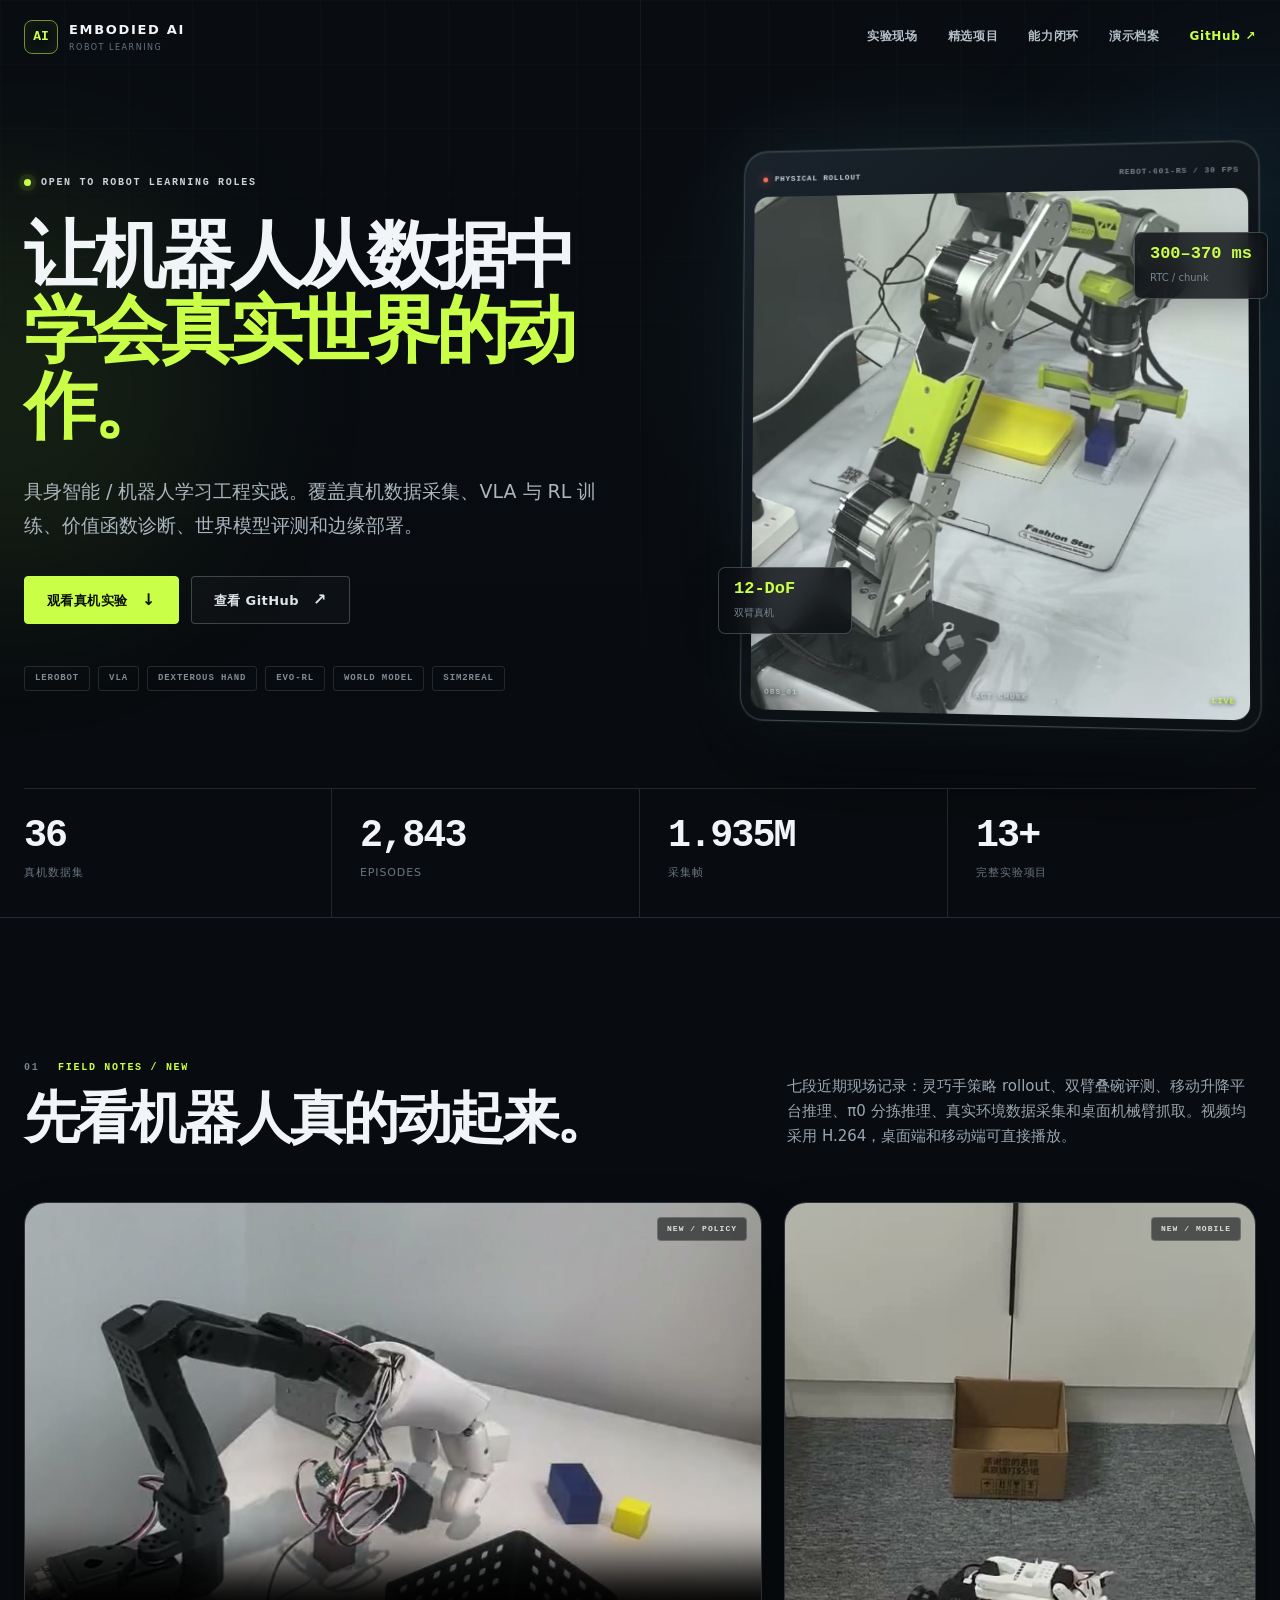
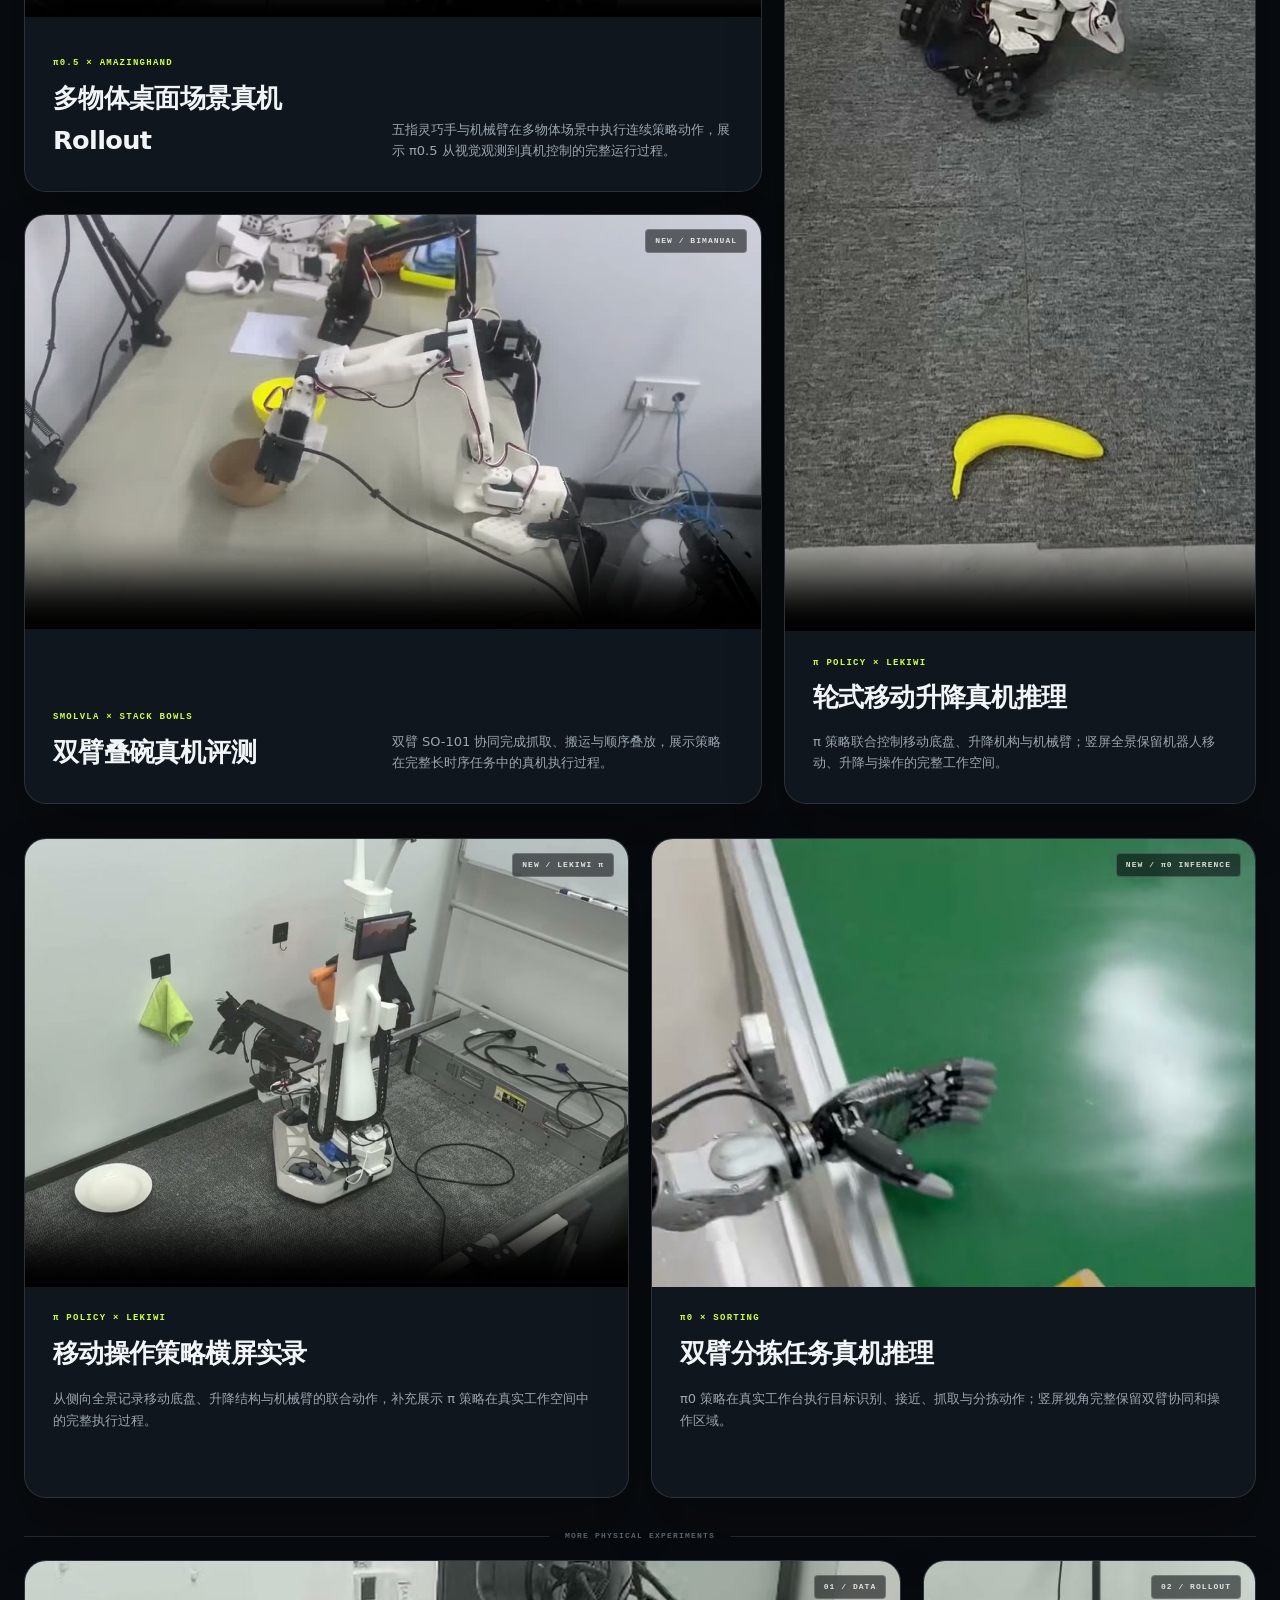
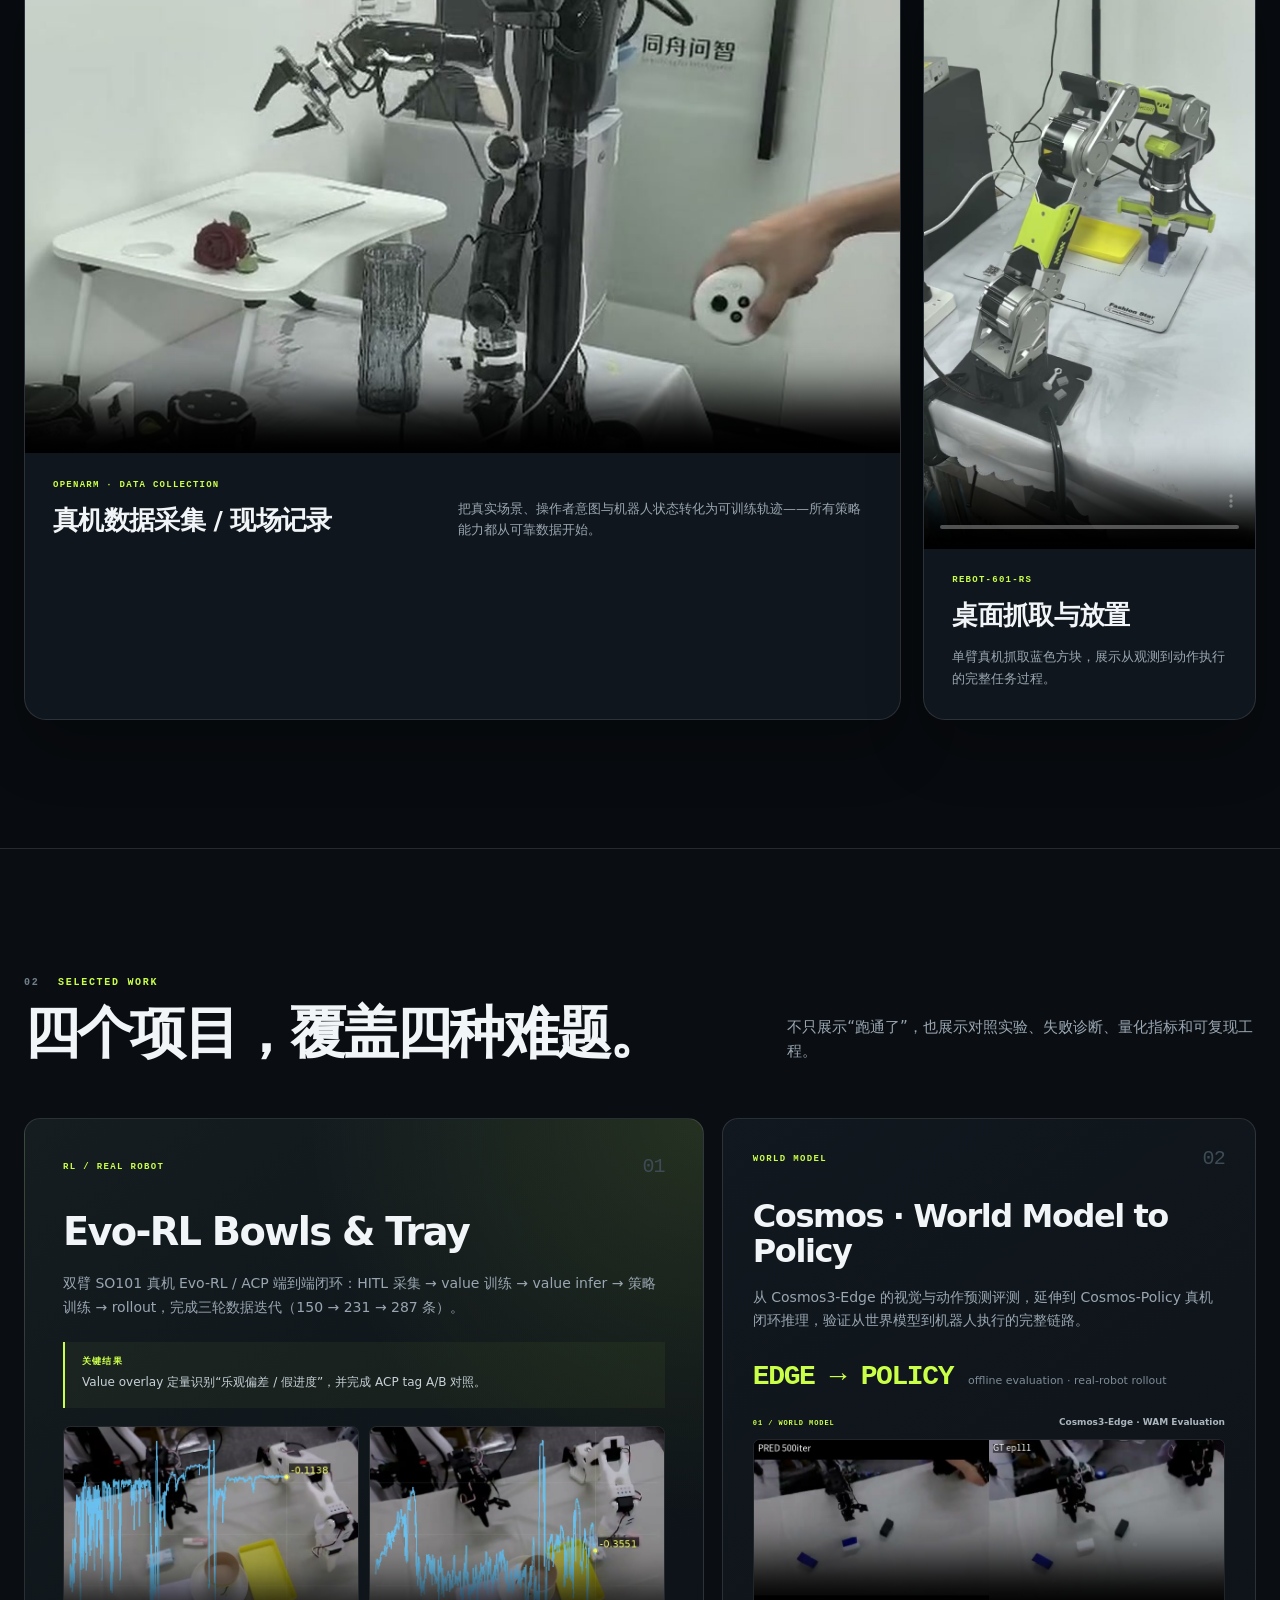
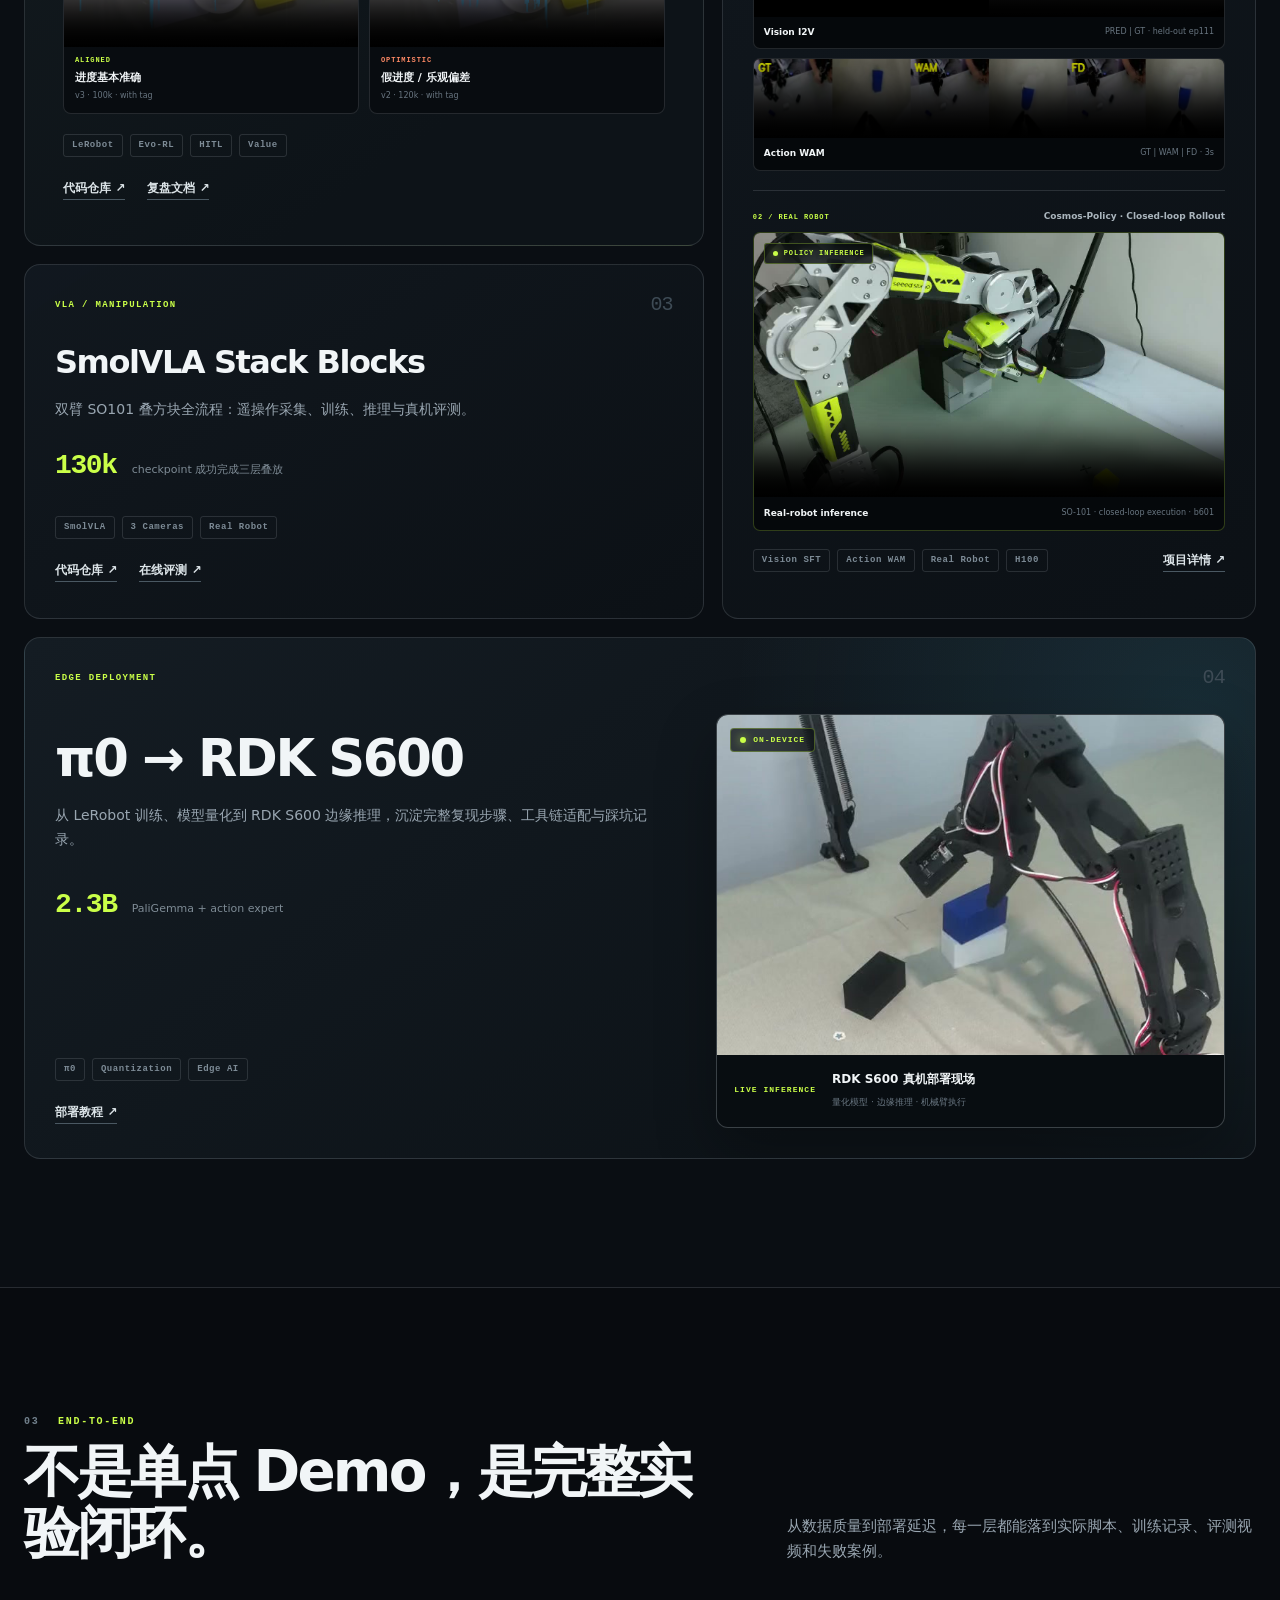
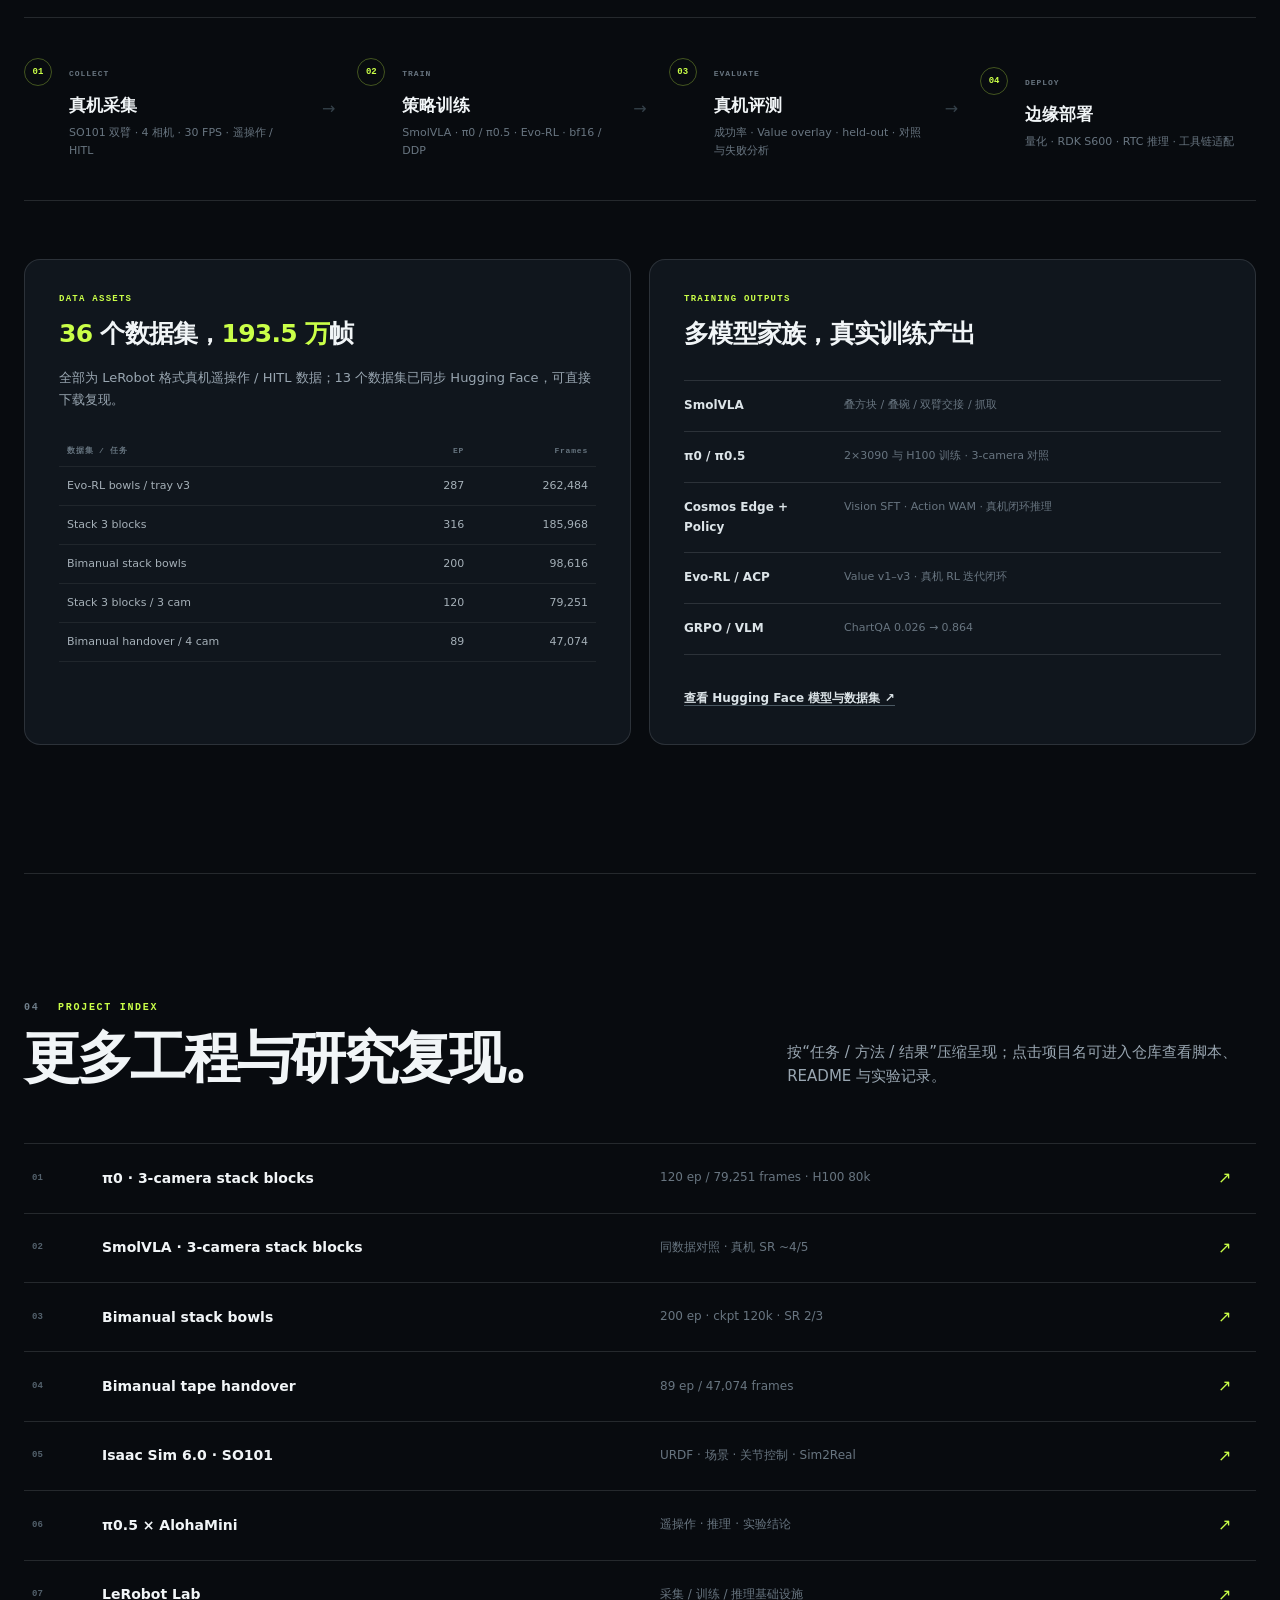
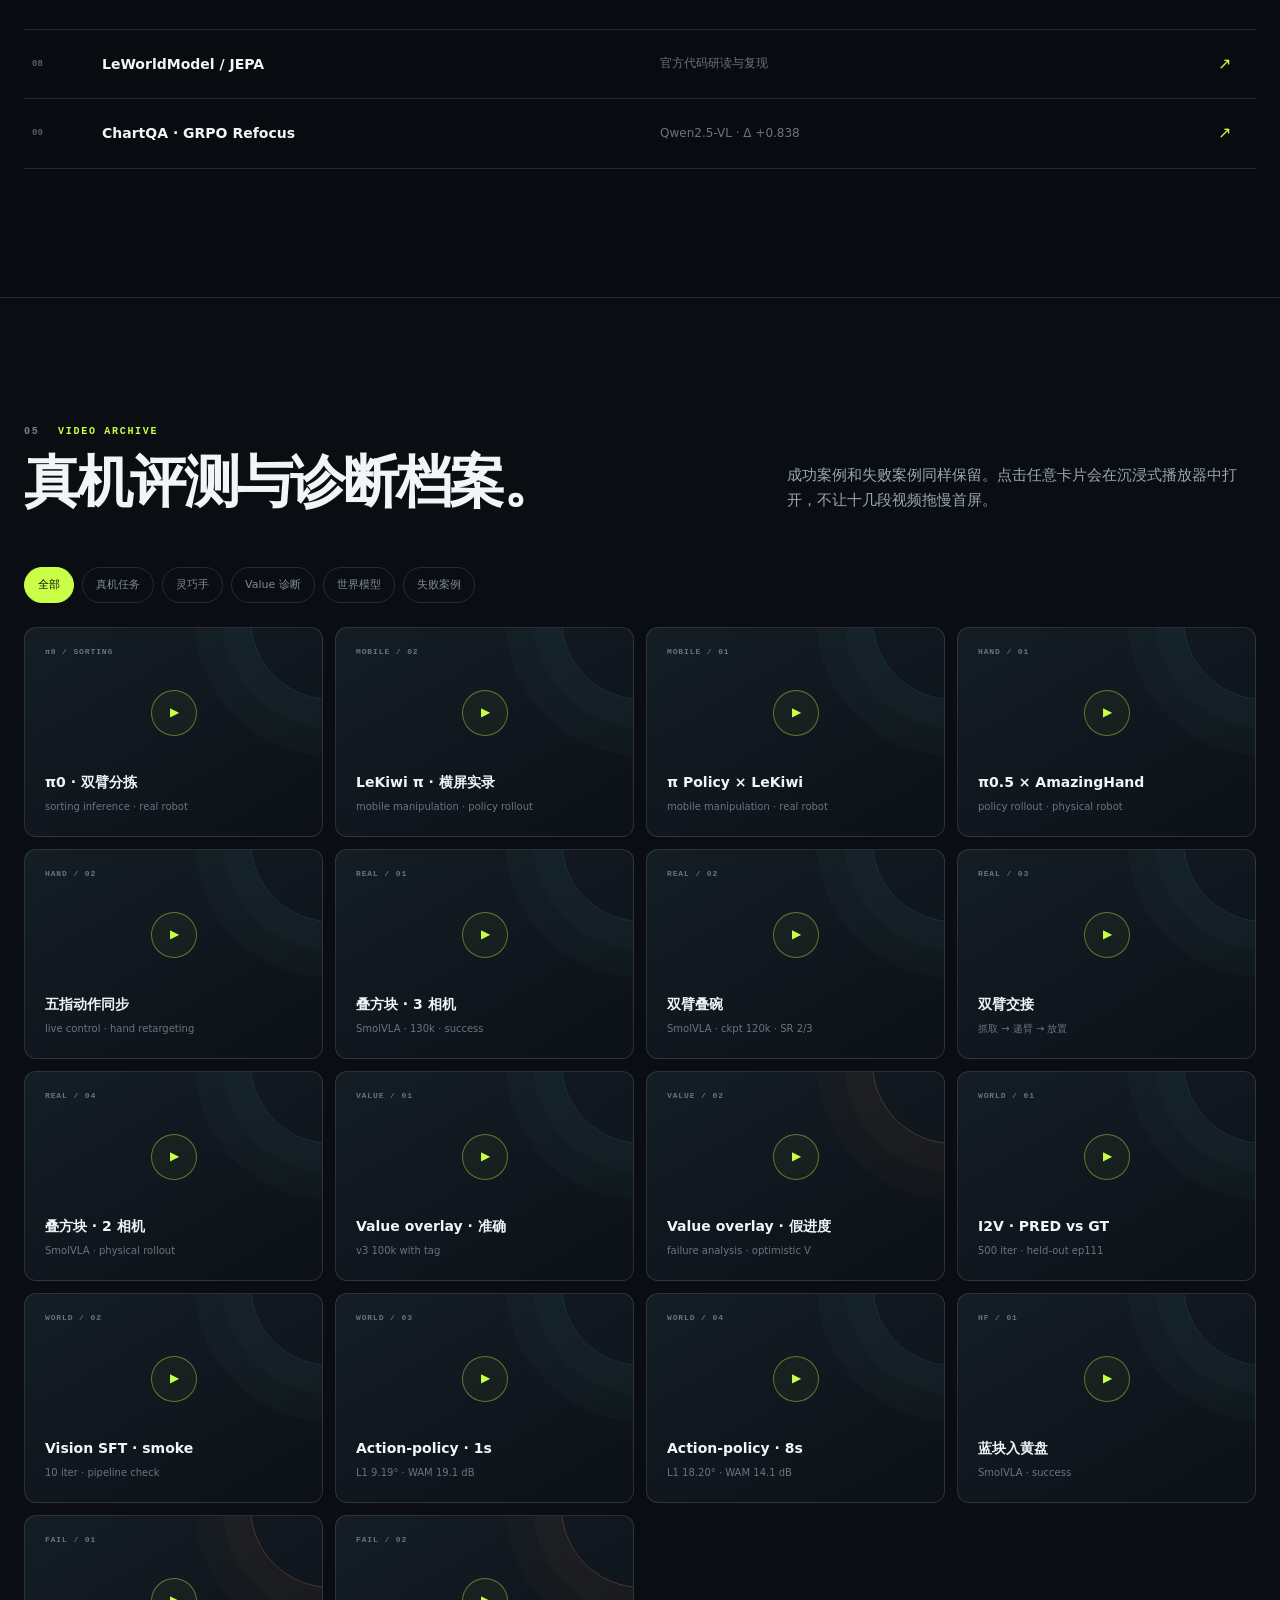
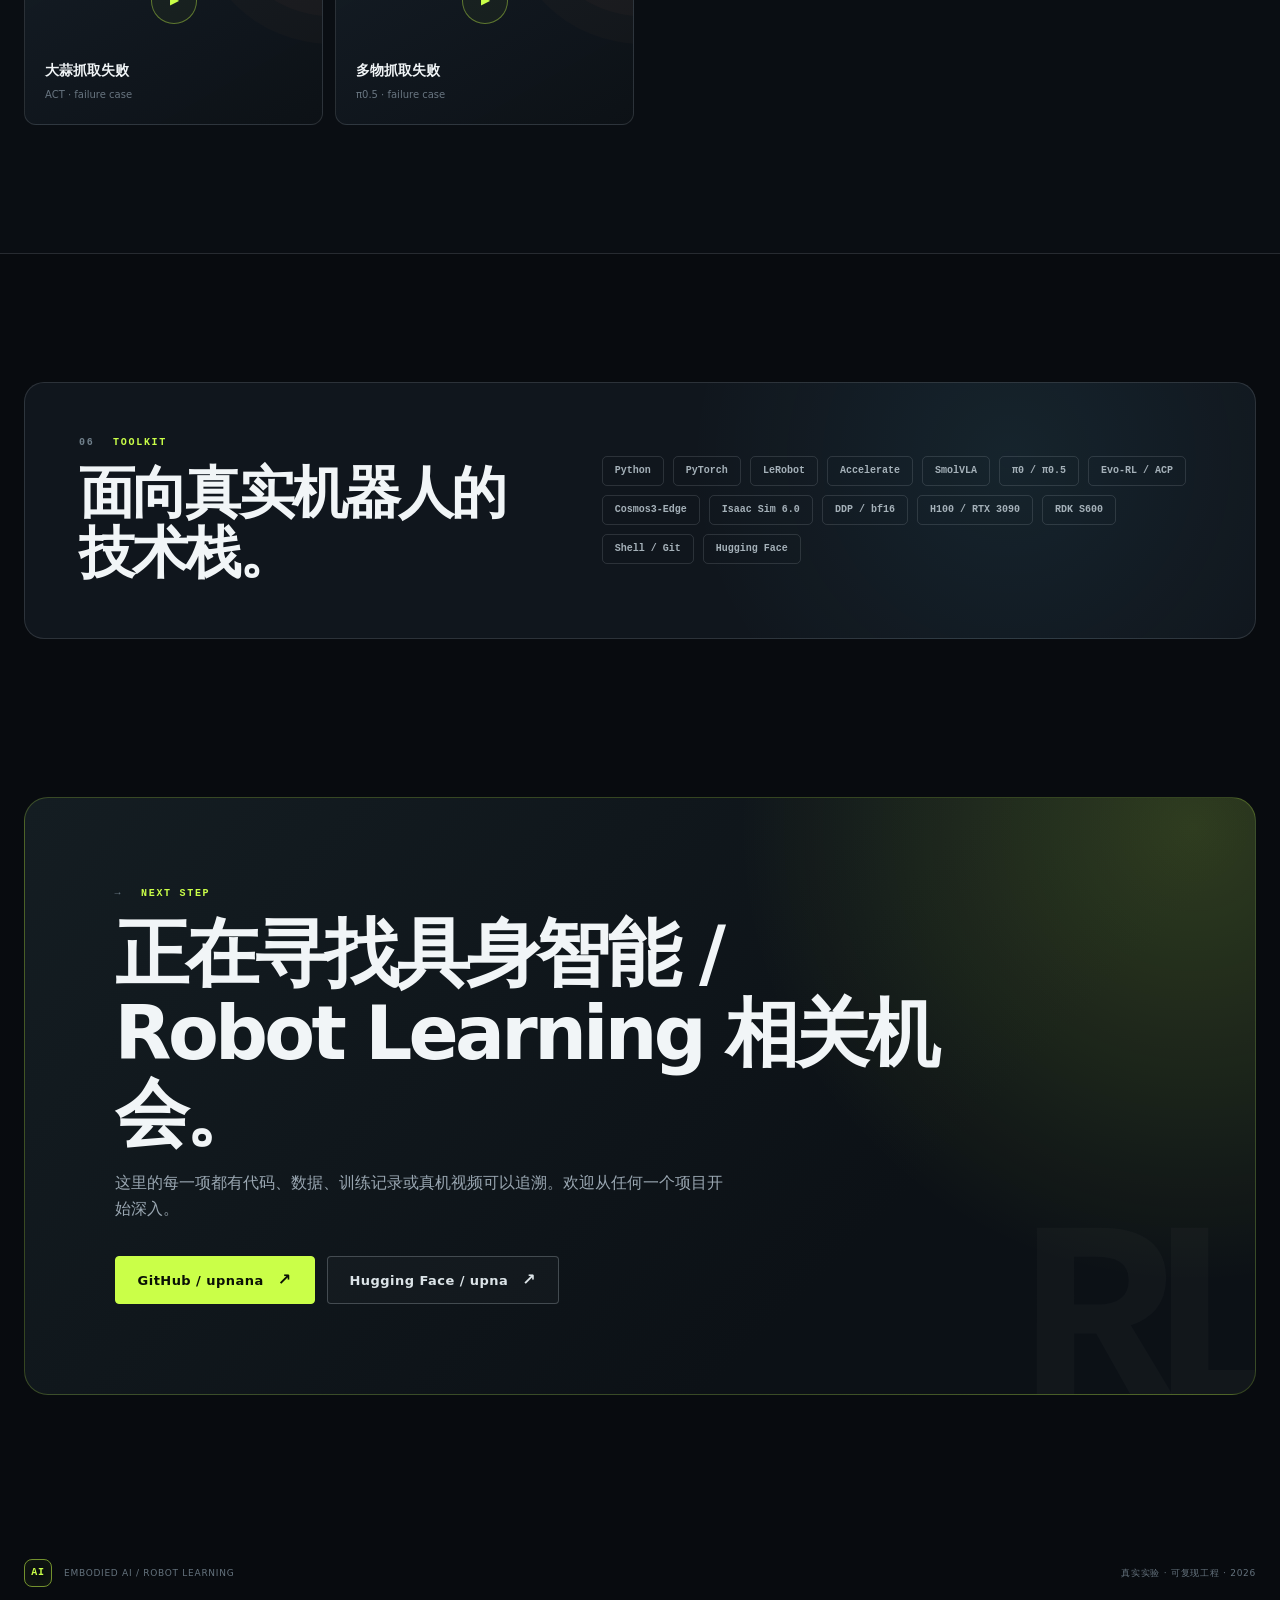
==== commit 67e80719: "Pair LeKiwi and pi0 sorting demos" ====
--- a/old/index.html
+++ b/old/index.html
@@ -141,37 +141,39 @@
         </article>
       </div>
 
-      <article class="field-card latest-card latest-landscape-feature reveal">
-        <div class="media-shell landscape">
-          <video controls playsinline preload="metadata" poster="assets/posters/lekiwi-pi-landscape.jpg" aria-label="π Policy LeKiwi 横屏真机推理演示">
-            <source src="../media/lekiwi-pi-landscape.mp4" type="video/mp4">
-          </video>
-          <span class="media-index">NEW / LEKIWI π</span>
-        </div>
-        <div class="field-copy">
-          <div>
-            <p class="card-kicker">π POLICY × LEKIWI</p>
-            <h3>移动操作策略横屏实录</h3>
-          </div>
-          <p>从侧向全景记录移动底盘、升降结构与机械臂的联合动作，补充展示 π 策略在真实工作空间中的完整执行过程。</p>
-        </div>
-      </article>
-
-      <article class="field-card latest-card latest-portrait-feature reveal">
-        <div class="media-shell sorting-portrait">
-          <video controls playsinline preload="metadata" poster="assets/posters/pi0-sorting-inference.jpg" aria-label="π0 分拣任务真机推理演示">
-            <source src="../media/pi0-sorting-inference.mp4" type="video/mp4">
-          </video>
-          <span class="media-index">NEW / π0 INFERENCE</span>
-        </div>
-        <div class="field-copy">
-          <div>
-            <p class="card-kicker">π0 × SORTING</p>
-            <h3>双臂分拣任务真机推理</h3>
-          </div>
-          <p>π0 策略在真实工作台执行目标识别、接近、抓取与分拣动作；竖屏视角完整保留双臂协同和操作区域。</p>
-        </div>
-      </article>
+      <div class="latest-feature-pair">
+        <article class="field-card latest-card paired-feature-card reveal">
+          <div class="media-shell paired-feature-media paired-landscape">
+            <video controls playsinline preload="metadata" poster="assets/posters/lekiwi-pi-landscape.jpg" aria-label="π Policy LeKiwi 横屏真机推理演示">
+              <source src="../media/lekiwi-pi-landscape.mp4" type="video/mp4">
+            </video>
+            <span class="media-index">NEW / LEKIWI π</span>
+          </div>
+          <div class="field-copy">
+            <div>
+              <p class="card-kicker">π POLICY × LEKIWI</p>
+              <h3>移动操作策略横屏实录</h3>
+            </div>
+            <p>从侧向全景记录移动底盘、升降结构与机械臂的联合动作，补充展示 π 策略在真实工作空间中的完整执行过程。</p>
+          </div>
+        </article>
+
+        <article class="field-card latest-card paired-feature-card reveal">
+          <div class="media-shell paired-feature-media sorting-portrait">
+            <video controls playsinline preload="metadata" poster="assets/posters/pi0-sorting-inference.jpg" aria-label="π0 分拣任务真机推理演示">
+              <source src="../media/pi0-sorting-inference.mp4" type="video/mp4">
+            </video>
+            <span class="media-index">NEW / π0 INFERENCE</span>
+          </div>
+          <div class="field-copy">
+            <div>
+              <p class="card-kicker">π0 × SORTING</p>
+              <h3>双臂分拣任务真机推理</h3>
+            </div>
+            <p>π0 策略在真实工作台执行目标识别、接近、抓取与分拣动作；竖屏视角完整保留双臂协同和操作区域。</p>
+          </div>
+        </article>
+      </div>
 
       <div class="field-divider"><span>MORE PHYSICAL EXPERIMENTS</span></div>
 
--- a/old/assets/css/styles.css
+++ b/old/assets/css/styles.css
@@ -211,12 +211,12 @@
 .latest-card-portrait .field-copy { grid-template-columns: 1fr; gap: 12px; min-height: 0; }
 .lekiwi-portrait { flex: 1; min-height: 0; display: grid; place-items: center; background: radial-gradient(circle at 50% 42%, rgba(202,255,72,.08), transparent 52%), #030405; }
 .lekiwi-portrait video { width: 100%; height: 100%; aspect-ratio: 9 / 16; object-fit: contain; }
-.latest-landscape-feature { display: grid; grid-template-columns: minmax(0, 1.55fr) minmax(280px, .45fr); margin-bottom: 34px; }
-.latest-landscape-feature .field-copy { grid-template-columns: 1fr; gap: 14px; align-content: center; min-height: 0; }
-.field-card.latest-portrait-feature { display: grid; grid-template-columns: minmax(320px, .72fr) minmax(0, 1.28fr); margin-bottom: 34px; }
-.latest-portrait-feature .field-copy { grid-template-columns: 1fr; gap: 16px; align-content: center; min-height: 0; padding: clamp(34px, 5vw, 68px); }
-.sorting-portrait { height: 640px; display: grid; place-items: center; background: radial-gradient(circle at 50% 42%, rgba(202,255,72,.08), transparent 52%), #030405; }
-.sorting-portrait video { width: 100%; height: 100%; object-fit: contain; }
+.latest-feature-pair { display: grid; grid-template-columns: repeat(2, minmax(0, 1fr)); gap: 22px; margin-bottom: 34px; align-items: stretch; }
+.paired-feature-card .field-copy { grid-template-columns: 1fr; gap: 14px; align-content: start; min-height: 210px; }
+.paired-feature-media { height: clamp(390px, 35vw, 500px); }
+.paired-landscape video { object-fit: cover; }
+.sorting-portrait { display: grid; place-items: center; background: radial-gradient(circle at 50% 42%, rgba(202,255,72,.08), transparent 52%), #030405; }
+.media-shell.sorting-portrait video { width: 100%; height: 100%; object-fit: contain; }
 .field-divider { display: flex; align-items: center; gap: 16px; margin: 0 0 20px; color: #55636e; font: 600 8px/1 ui-monospace, SFMono-Regular, Menlo, Consolas, monospace; letter-spacing: .15em; }
 .field-divider::before, .field-divider::after { content: ""; height: 1px; flex: 1; background: var(--line); }
 .field-grid { display: grid; grid-template-columns: minmax(0, 1.45fr) minmax(330px, .55fr); gap: 22px; align-items: stretch; }
@@ -433,8 +433,10 @@
   .latest-grid { grid-template-columns: 1fr; grid-template-rows: none; }
   .latest-card-left, .latest-card-portrait { grid-column: auto; grid-row: auto; }
   .lekiwi-portrait { height: min(150vw, 720px); }
-  .latest-landscape-feature, .field-card.latest-portrait-feature { display: flex; }
-  .sorting-portrait { height: min(150vw, 720px); }
+  .latest-feature-pair { grid-template-columns: 1fr; gap: 18px; }
+  .paired-feature-card .field-copy { min-height: 0; }
+  .paired-landscape { height: auto; aspect-ratio: 16 / 9; }
+  .sorting-portrait { height: min(150vw, 650px); }
   .field-card + .field-card { margin-top: 18px; }
   .field-card-tall { display: block; }
   .media-shell.portrait { height: 630px; min-height: 0; }
